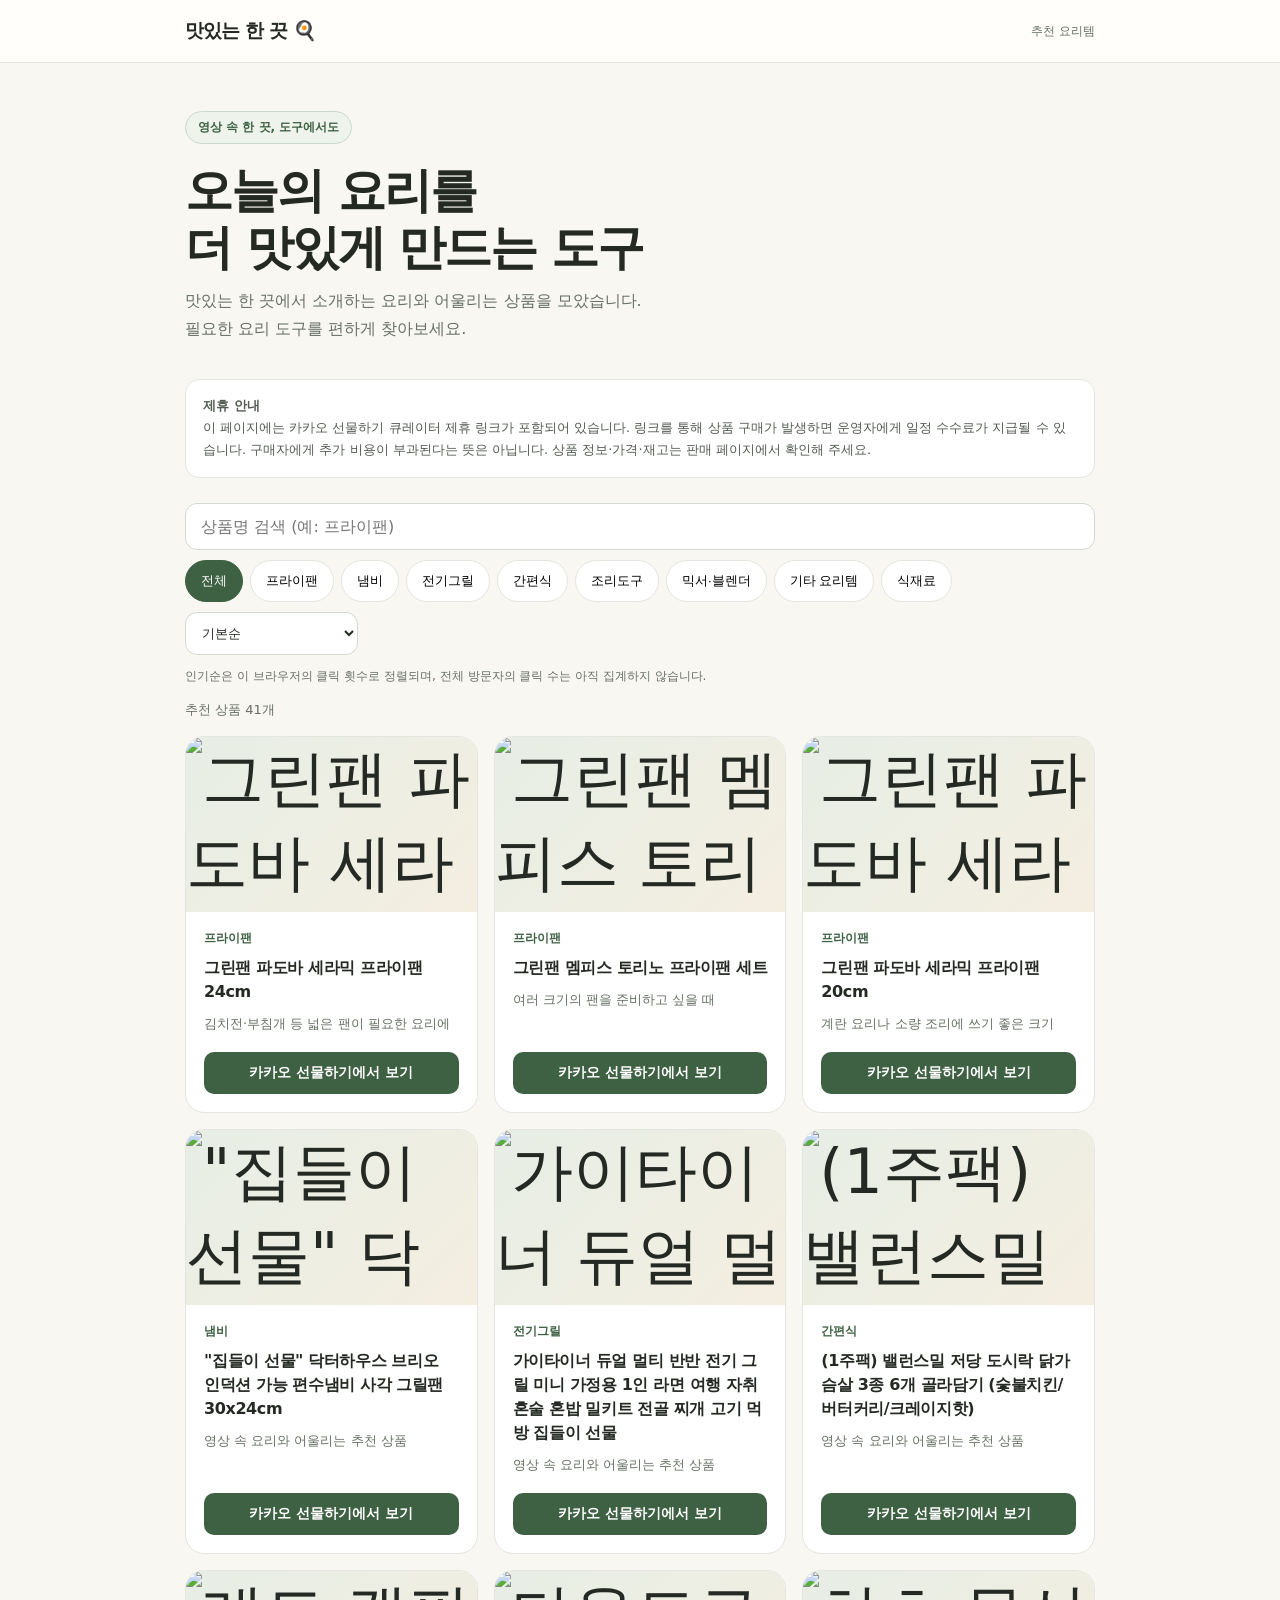
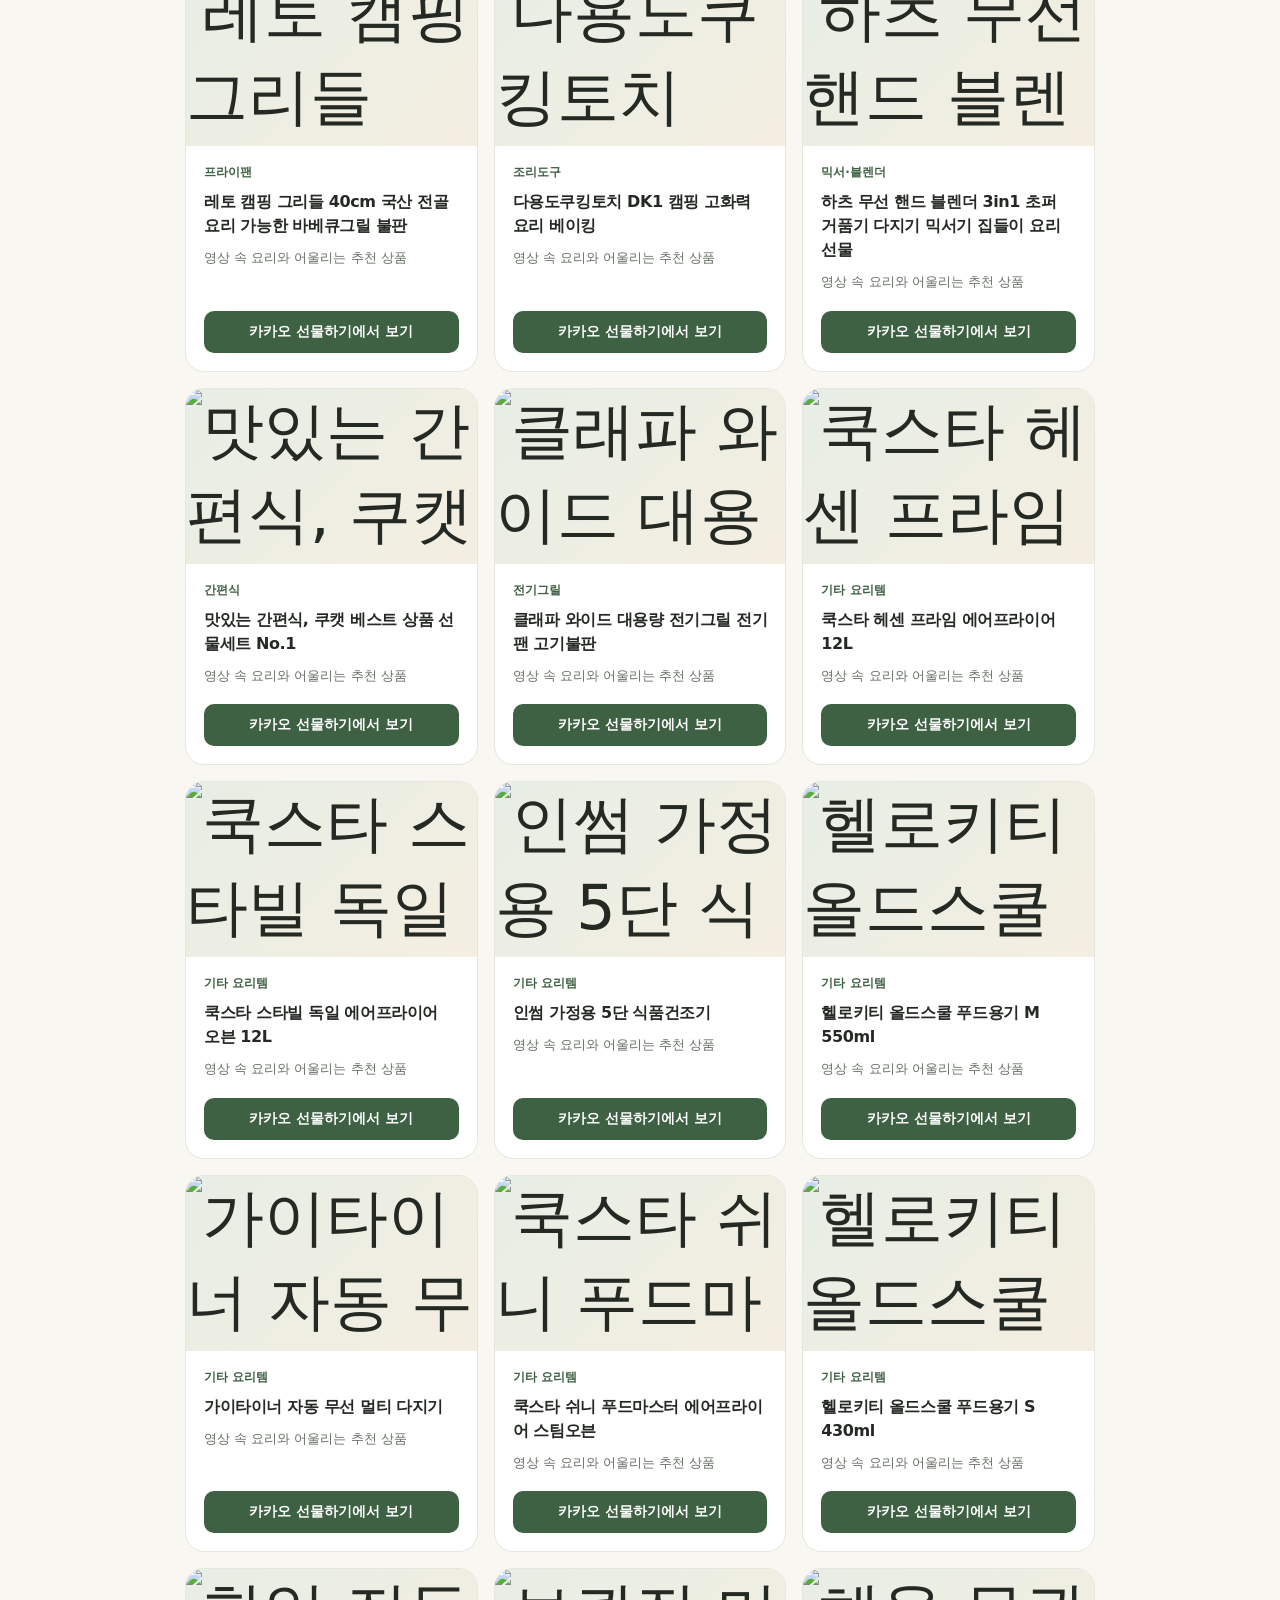
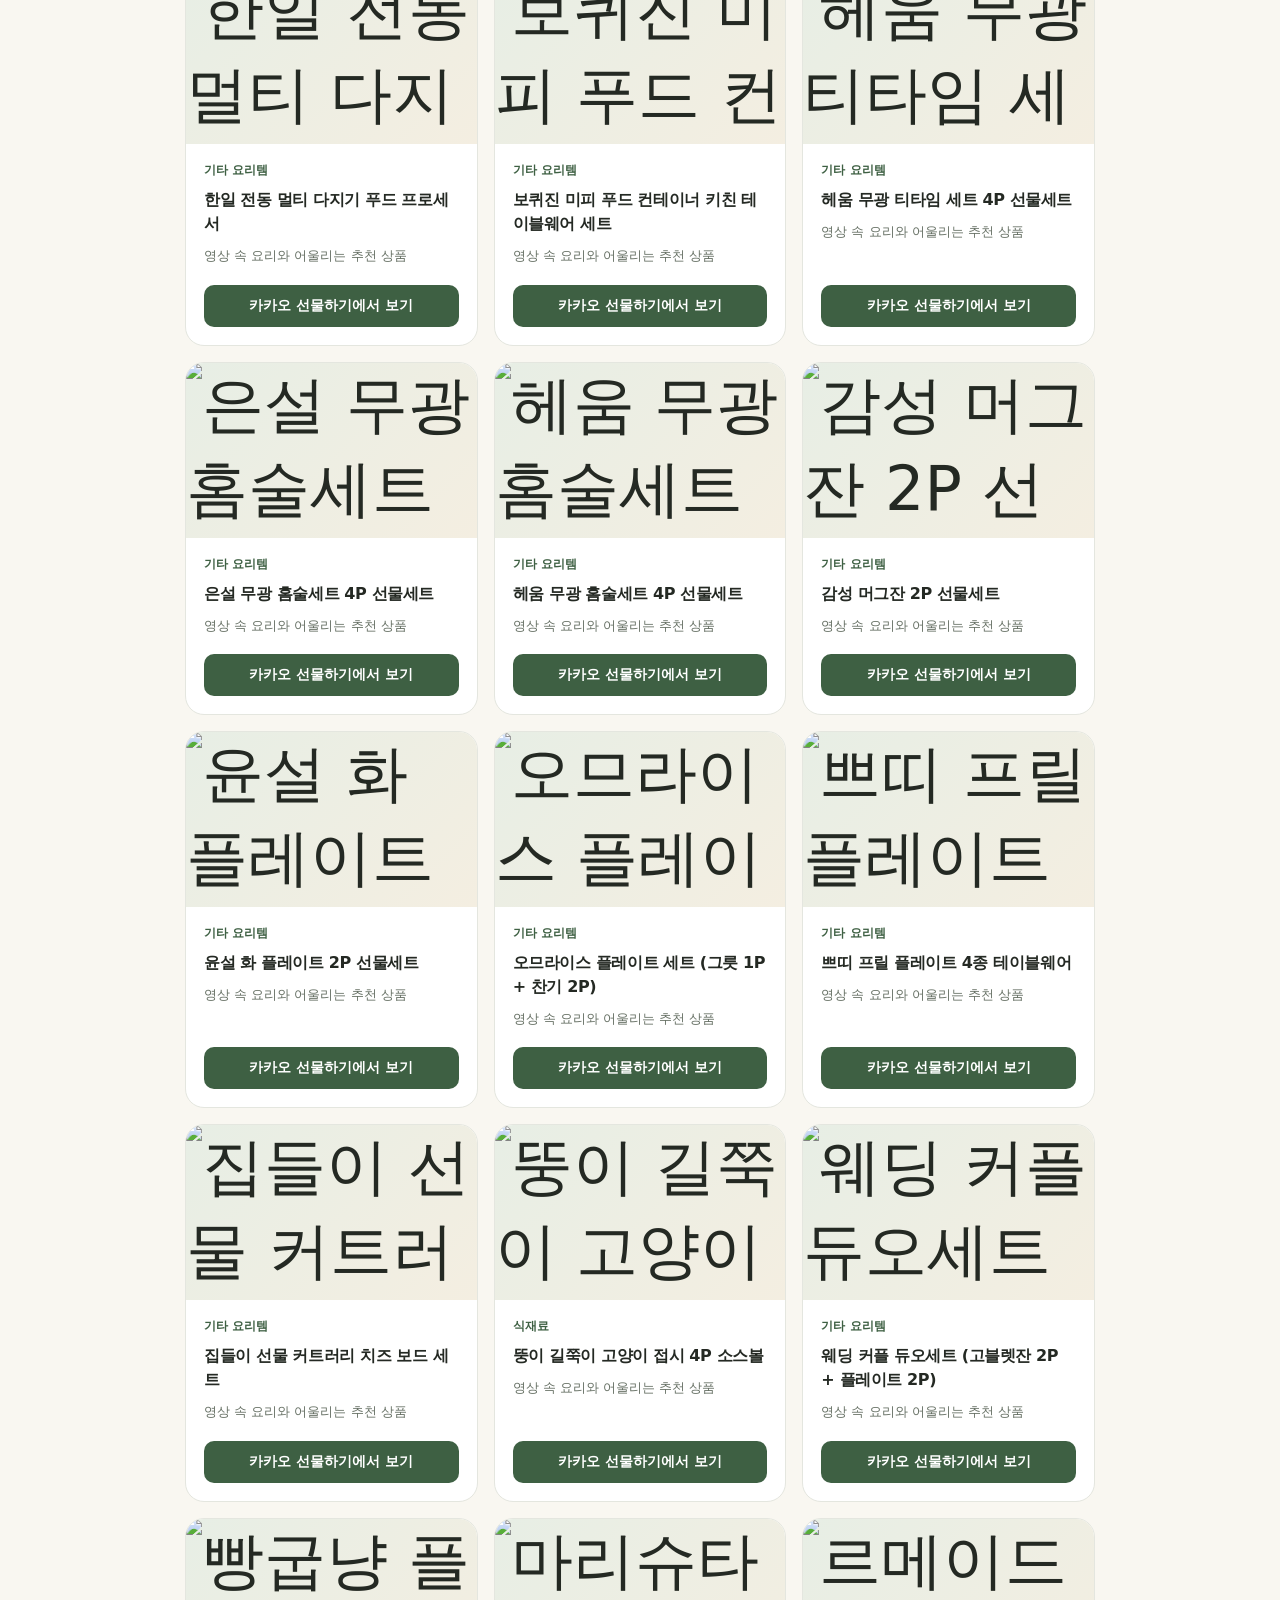
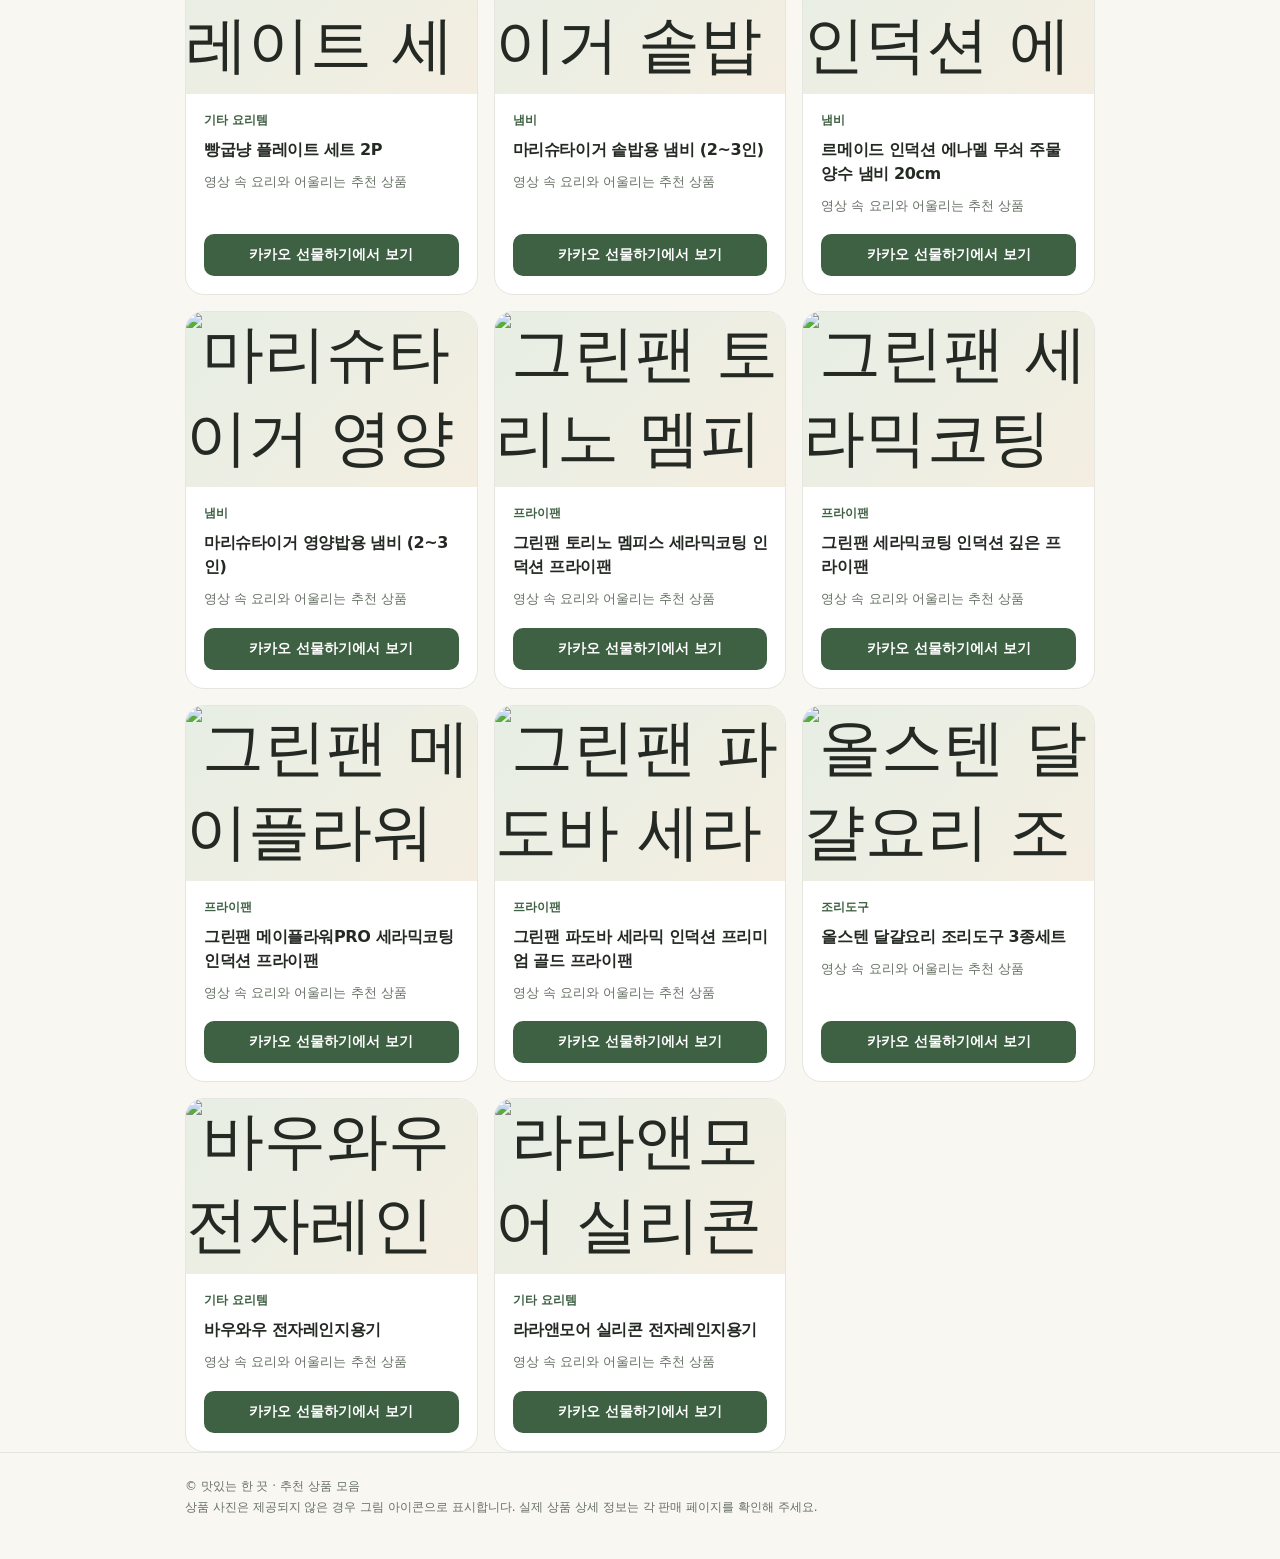
==== index.html @ 41588782 "Add files via upload" ====
<!doctype html>
<html lang="ko"><head><meta charset="utf-8"><meta name="viewport" content="width=device-width,initial-scale=1"><meta name="theme-color" content="#f9f7f1"><meta name="description" content="맛있는 한 끗 요리 영상과 함께 보는 추천 요리 도구 모음"><title>맛있는 한 끗 | 추천 요리템</title>
<style>
:root{--ink:#242923;--sub:#667064;--accent:#3e6043;--cream:#f9f7f1;--line:#e4e6df}*{box-sizing:border-box}body{margin:0;color:var(--ink);background:var(--cream);font-family:system-ui,-apple-system,'Apple SD Gothic Neo','Malgun Gothic',sans-serif} .wrap{max-width:950px;margin:auto;padding:0 20px}header{border-bottom:1px solid var(--line);background:#fffefa}.top{height:62px;display:flex;align-items:center;justify-content:space-between}.logo{font-weight:900;font-size:19px;letter-spacing:-.8px}.micro{font-size:12px;color:var(--sub)}main{padding-bottom:70px}.hero{padding:48px 0 32px}.pill{display:inline-block;border:1px solid #ccd8cb;border-radius:25px;padding:7px 12px;background:#eef4ec;font-size:12px;color:var(--accent);font-weight:700}h1{font-size:clamp(30px,5.5vw,48px);line-height:1.18;letter-spacing:-2px;margin:18px 0 12px}.hero p{color:var(--sub);line-height:1.75;margin:0}.notice{margin:4px 0 25px;padding:15px 17px;background:#fff;border:1px solid var(--line);border-radius:14px;font-size:13px;line-height:1.7;color:#535b52}.toolbar{display:flex;gap:10px;align-items:center;flex-wrap:wrap;margin-bottom:22px}input{flex:1;min-width:200px;padding:13px 15px;border-radius:12px;border:1px solid #d3d9d1;background:white;font:inherit;outline:none}input:focus{border-color:var(--accent)}.filters{display:flex;gap:7px;flex-wrap:wrap}.filter{cursor:pointer;border:1px solid var(--line);background:white;padding:11px 15px;border-radius:30px;font-size:13px}.filter.active{background:var(--accent);color:white;border-color:var(--accent)}.sort{border:1px solid #d3d9d1;background:white;border-radius:12px;padding:12px;font:inherit;font-size:13px;color:var(--ink);max-width:230px}.rank{display:inline-block;color:#fff;background:var(--accent);font-size:12px;font-weight:800;padding:4px 9px;border-radius:9px;margin-bottom:8px}.sortnote{font-size:12px;color:var(--sub);margin:-9px 0 16px}.count{margin:0 0 17px;color:var(--sub);font-size:13px}.grid{display:grid;grid-template-columns:repeat(3,minmax(0,1fr));gap:16px}.item{background:#fff;border:1px solid var(--line);border-radius:19px;overflow:hidden;display:flex;flex-direction:column}.art{height:175px;background:linear-gradient(135deg,#e7eee5,#f4eee1);display:flex;justify-content:center;align-items:center;font-size:62px}.art img{width:100%;height:100%;object-fit:cover}.body{padding:18px;display:flex;flex-direction:column;flex:1}.cat{color:var(--accent);font-size:12px;font-weight:800}.name{font-size:16px;line-height:1.5;letter-spacing:-.4px;margin:9px 0}.desc{color:var(--sub);font-size:13px;line-height:1.65;margin:0 0 18px;flex:1}.buy{display:block;text-align:center;text-decoration:none;color:white;background:var(--accent);border-radius:10px;padding:12px 9px;font-size:14px;font-weight:800}.buy:hover{background:#284b30}.empty{grid-column:1/-1;background:white;padding:38px;text-align:center;border-radius:16px;color:var(--sub)}footer{border-top:1px solid var(--line);padding:23px 0 40px;color:var(--sub);font-size:12px;line-height:1.8}@media(max-width:700px){.hero{padding:37px 0 24px}.grid{grid-template-columns:repeat(2,minmax(0,1fr));gap:11px}.art{height:140px}.body{padding:13px}.name{font-size:14px}.desc{font-size:12px}.buy{font-size:12px}.top{height:58px}}@media(max-width:370px){.grid{grid-template-columns:1fr}.art{height:180px}}
</style></head><body><header><div class="wrap top"><div class="logo">맛있는 한 끗 <span aria-hidden="true">🍳</span></div><div class="micro">추천 요리템</div></div></header><main class="wrap"><section class="hero"><span class="pill">영상 속 한 끗, 도구에서도</span><h1>오늘의 요리를<br>더 맛있게 만드는 도구</h1><p>맛있는 한 끗에서 소개하는 요리와 어울리는 상품을 모았습니다.<br>필요한 요리 도구를 편하게 찾아보세요.</p></section><aside class="notice"><strong>제휴 안내</strong><br>이 페이지에는 카카오 선물하기 큐레이터 제휴 링크가 포함되어 있습니다. 링크를 통해 상품 구매가 발생하면 운영자에게 일정 수수료가 지급될 수 있습니다. 구매자에게 추가 비용이 부과된다는 뜻은 아닙니다. 상품 정보·가격·재고는 판매 페이지에서 확인해 주세요.</aside><section aria-label="상품 목록"><div class="toolbar"><input id="q" type="search" placeholder="상품명 검색 (예: 프라이팬)" aria-label="상품 검색"><nav class="filters" id="filters" aria-label="상품 분류"></nav><select class="sort" id="sort" aria-label="상품 정렬"><option value="original">기본순</option><option value="popular">인기순 (내 클릭 기준)</option><option value="recent">최근 등록순</option></select></div><p class="sortnote" id="sortnote">인기순은 이 브라우저에서 누른 횟수를 기준으로 합니다. 전체 방문자 순위는 아닙니다.</p><p class="count" id="count"></p><div class="grid" id="grid" aria-live="polite"></div></section></main><footer><div class="wrap">© 맛있는 한 끗 · 추천 상품 모음<br>상품 사진은 제공되지 않은 경우 그림 아이콘으로 표시합니다. 실제 상품 상세 정보는 각 판매 페이지를 확인해 주세요.</div></footer>
<script>
let products=[],active='전체';
const grid=document.getElementById('grid'),q=document.getElementById('q'),filters=document.getElementById('filters'),count=document.getElementById('count'),sort=document.getElementById('sort'),sortnote=document.getElementById('sortnote');
const STORAGE_KEY='one-tasty-touch-product-clicks-v1';
let clicks={};
try{const stored=JSON.parse(localStorage.getItem(STORAGE_KEY)||'{}');if(stored&&typeof stored==='object'&&!Array.isArray(stored))clicks=stored}catch(e){}
const getClicks=p=>Math.max(0,Number(clicks[p.link])||0);
function saveClick(p){if(!p.link)return;clicks[p.link]=getClicks(p)+1;try{localStorage.setItem(STORAGE_KEY,JSON.stringify(clicks))}catch(e){};if(sort.value==='popular')render()}
const escapeHTML=s=>String(s??'').replace(/[&<>"']/g,c=>({'&':'&amp;','<':'&lt;','>':'&gt;','"':'&quot;',"'":'&#39;'}[c]));
function render(){
 const cats=['전체',...new Set(products.map(p=>p.category||'기타'))];filters.innerHTML='';
 cats.forEach(c=>{let b=document.createElement('button');b.className='filter'+(active===c?' active':'');b.textContent=c;b.type='button';b.onclick=()=>{active=c;render()};filters.appendChild(b)});
 const search=q.value.trim().toLowerCase();
 let rows=products.map((p,i)=>({...p,_originalIndex:i})).filter(p=>(active==='전체'||(p.category||'기타')===active)&&((String(p.name||'')+' '+String(p.description||'')).toLowerCase().includes(search))&&/^https:\/\/gift-link\.kakao\.com\//.test(p.link||''));
 if(sort.value==='popular')rows.sort((a,b)=>getClicks(b)-getClicks(a)||a._originalIndex-b._originalIndex);
 if(sort.value==='recent')rows.sort((a,b)=>b._originalIndex-a._originalIndex);
 sortnote.textContent=sort.value==='popular'?'이 브라우저에서 클릭한 횟수 순서입니다. 전체 방문자 기준 인기순위는 별도 집계 기능이 필요합니다.':sort.value==='recent'?'products.json에 상품이 등록된 순서를 기준으로 최근 추가된 상품을 먼저 표시합니다.':'인기순은 이 브라우저의 클릭 횟수로 정렬되며, 전체 방문자의 클릭 수는 아직 집계하지 않습니다.';
 count.textContent=`추천 상품 ${rows.length}개`;grid.innerHTML='';
 if(!rows.length){grid.innerHTML='<p class="empty">해당하는 상품이 아직 없습니다.</p>';return}
 rows.forEach((p,i)=>{
  let a=document.createElement('article');a.className='item';
  let art=document.createElement('div');art.className='art';
  if(p.image&&/^https:\/\//.test(p.image)){let im=document.createElement('img');im.src=p.image;im.alt=p.name||'상품 이미지';im.loading='lazy';art.appendChild(im)}else{art.textContent=p.emoji||'🍽️';art.setAttribute('aria-label','상품 이미지 미등록')}a.appendChild(art);
  let b=document.createElement('div');b.className='body';
  if(sort.value==='popular'&&getClicks(p)>0&&i<10){let rank=document.createElement('div');rank.className='rank';rank.textContent=`내 클릭 ${i+1}위 · ${getClicks(p)}회`;b.appendChild(rank)}
  b.insertAdjacentHTML('beforeend',`<div class="cat">${escapeHTML(p.category||'요리 도구')}</div><h2 class="name">${escapeHTML(p.name)}</h2><p class="desc">${escapeHTML(p.description||'')}</p>`);
  let link=document.createElement('a');link.className='buy';link.href=p.link;link.target='_blank';link.rel='noopener noreferrer sponsored';link.textContent='카카오 선물하기에서 보기';link.addEventListener('click',()=>saveClick(p));
  b.appendChild(link);a.appendChild(b);grid.appendChild(a)
 });
}
fetch('./products.json',{cache:'no-store'}).then(r=>{if(!r.ok)throw Error('fetch');return r.json()}).then(d=>{products=Array.isArray(d)?d:[];render()}).catch(()=>{grid.innerHTML='<p class="empty">상품 정보를 읽지 못했습니다. 웹 서버에서 열어주세요.</p>';count.textContent=''});
q.addEventListener('input',render);sort.addEventListener('change',render);
</script></body></html>
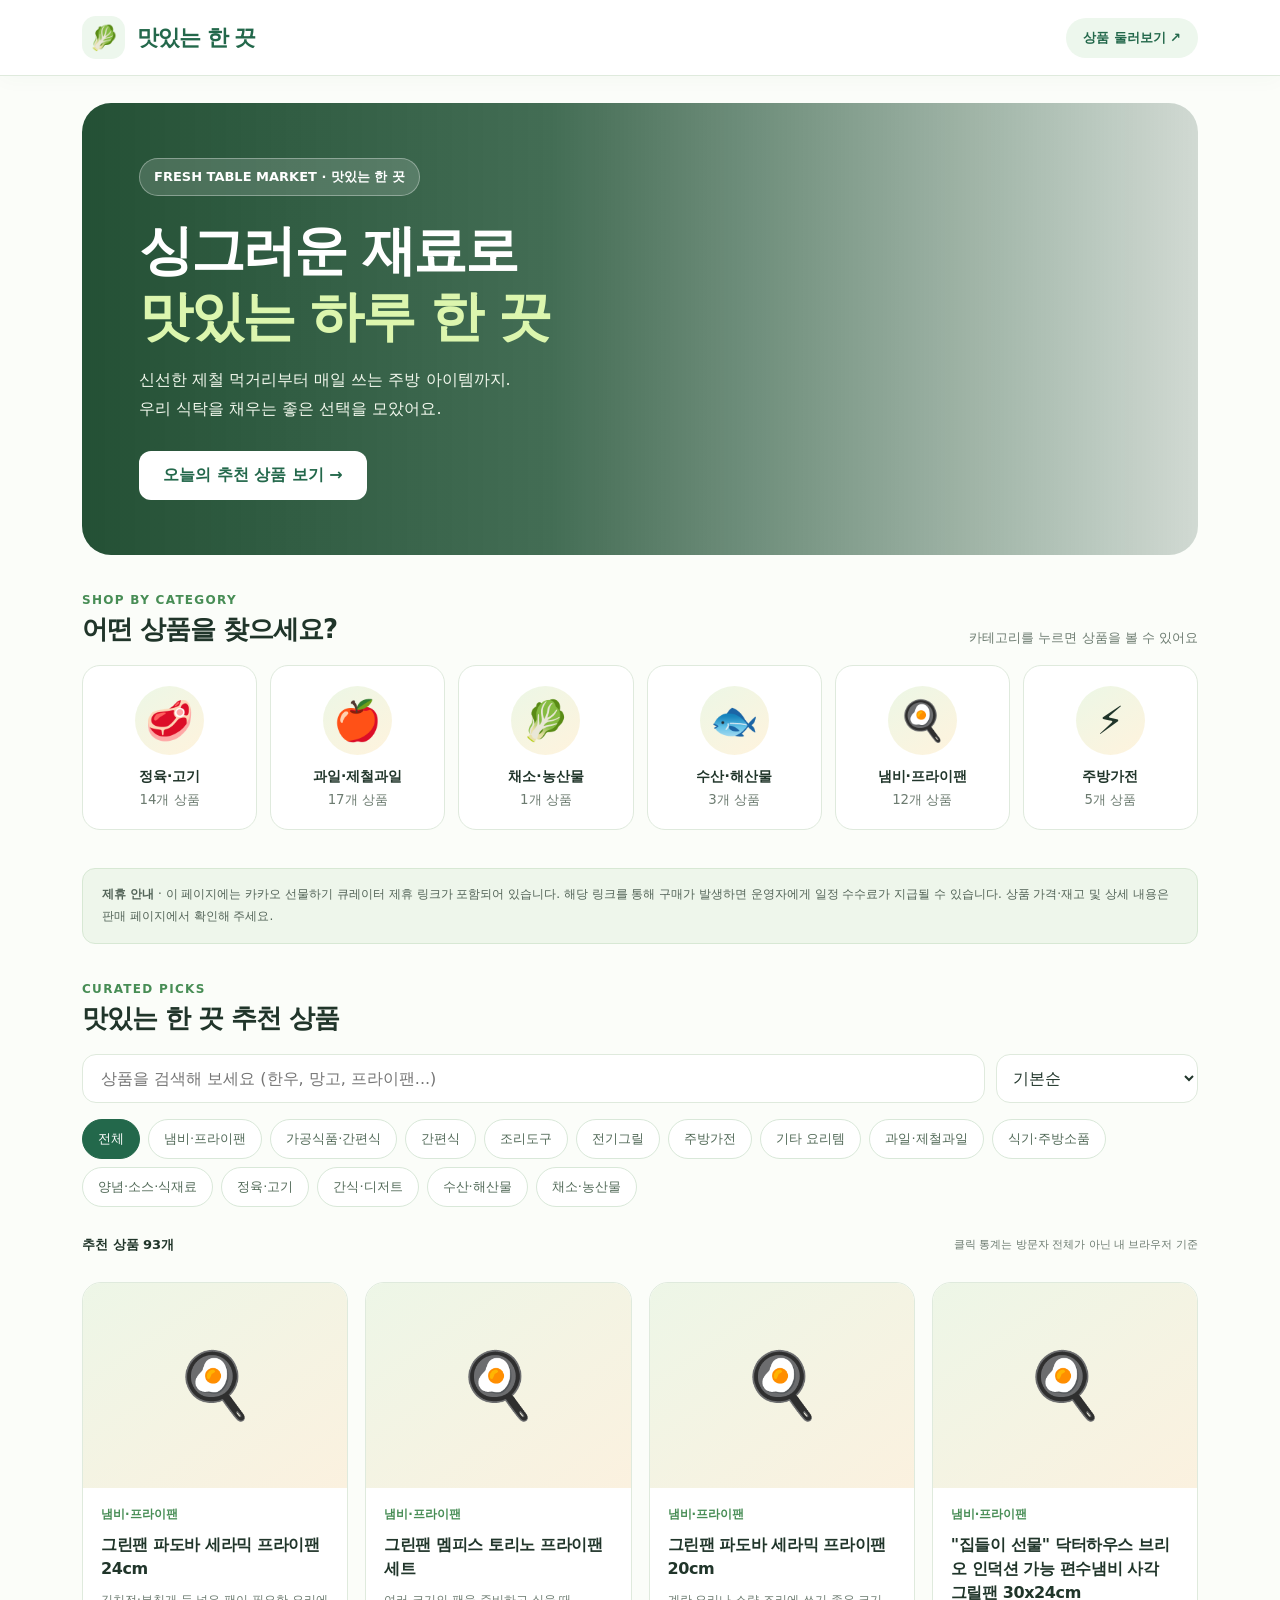
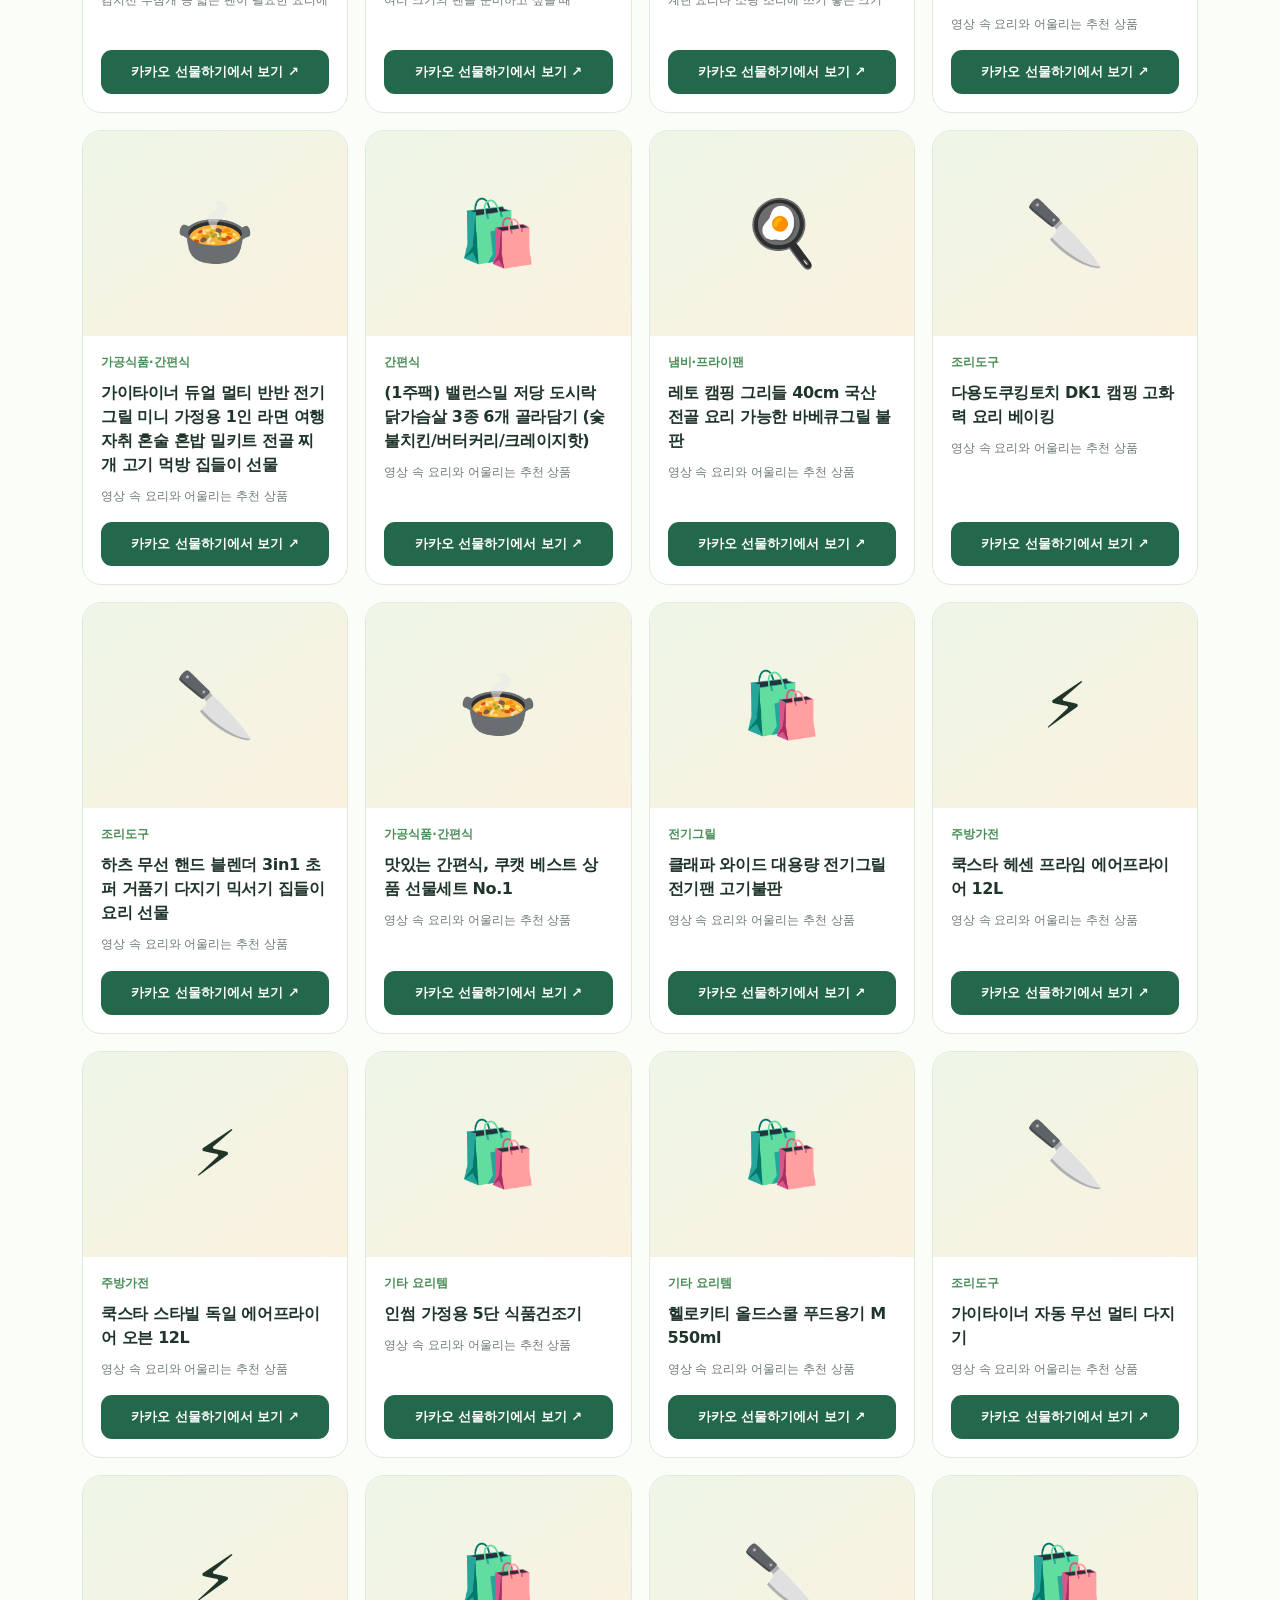
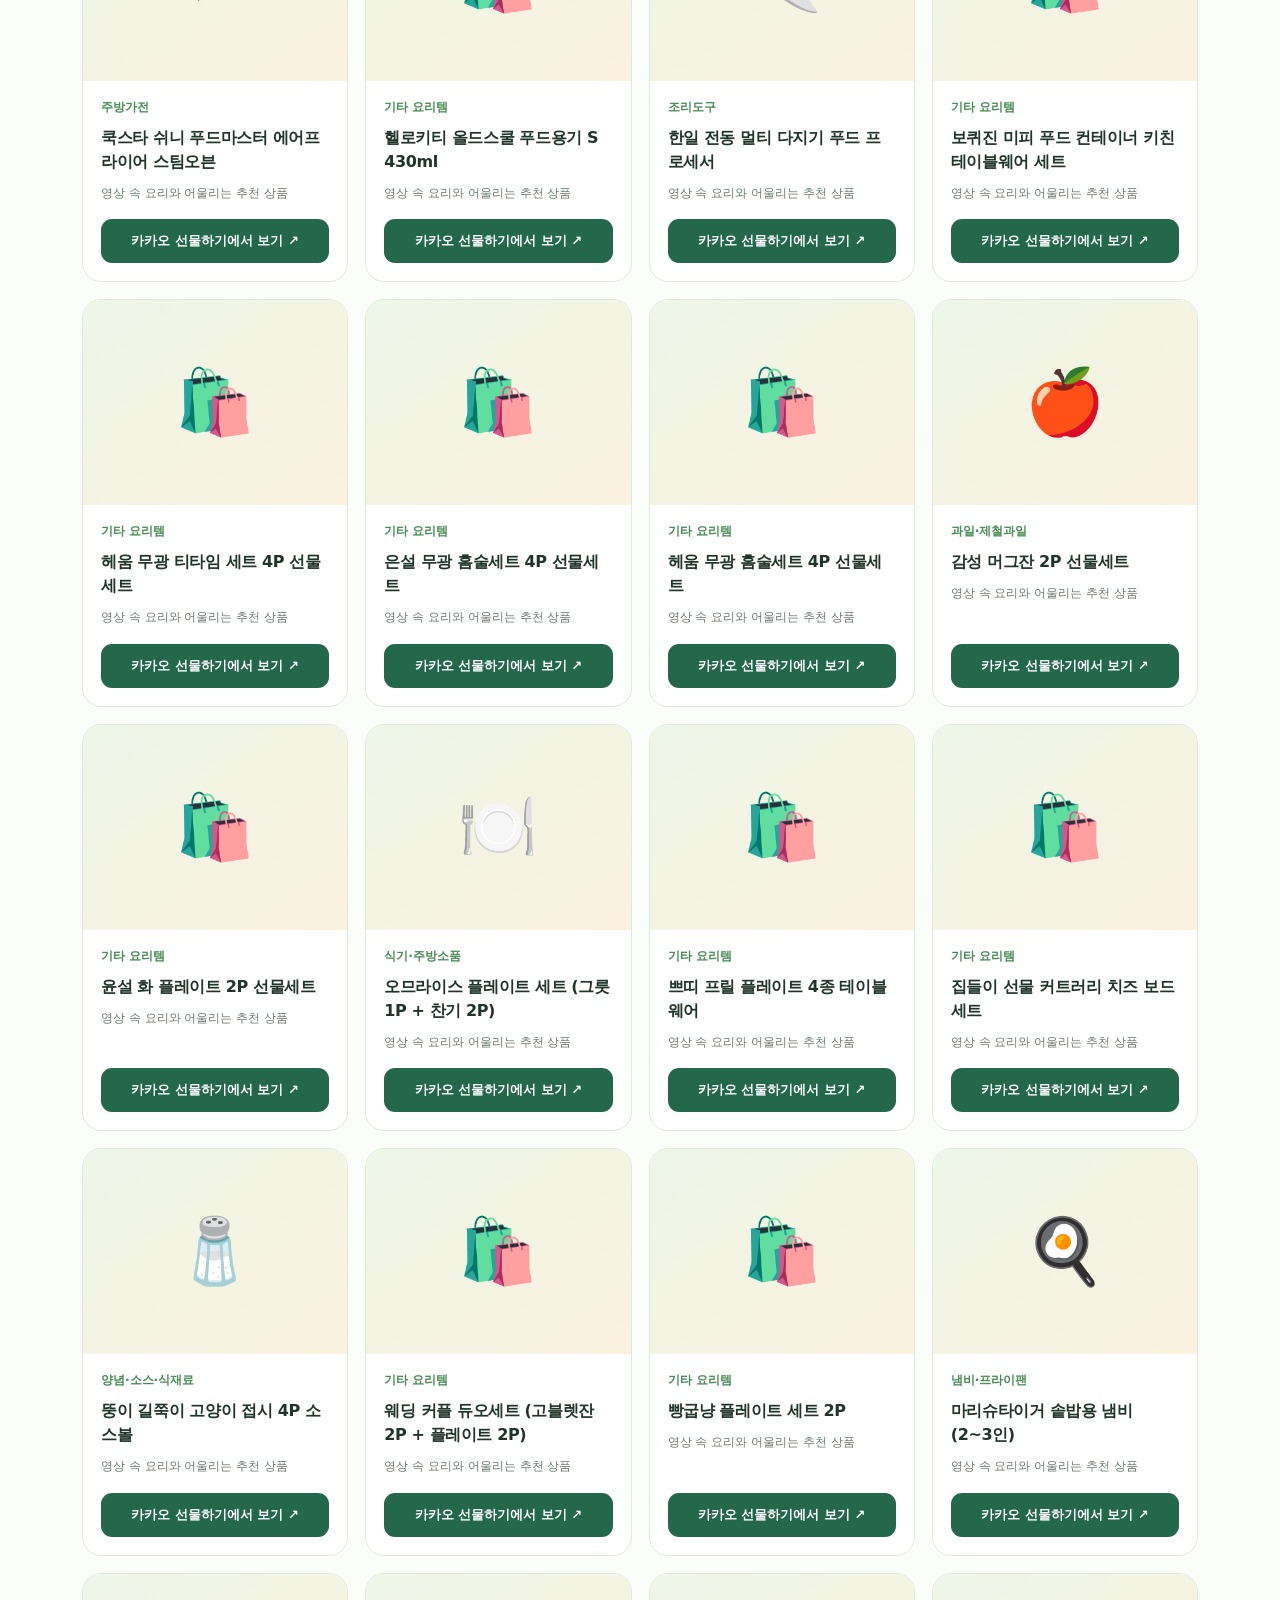
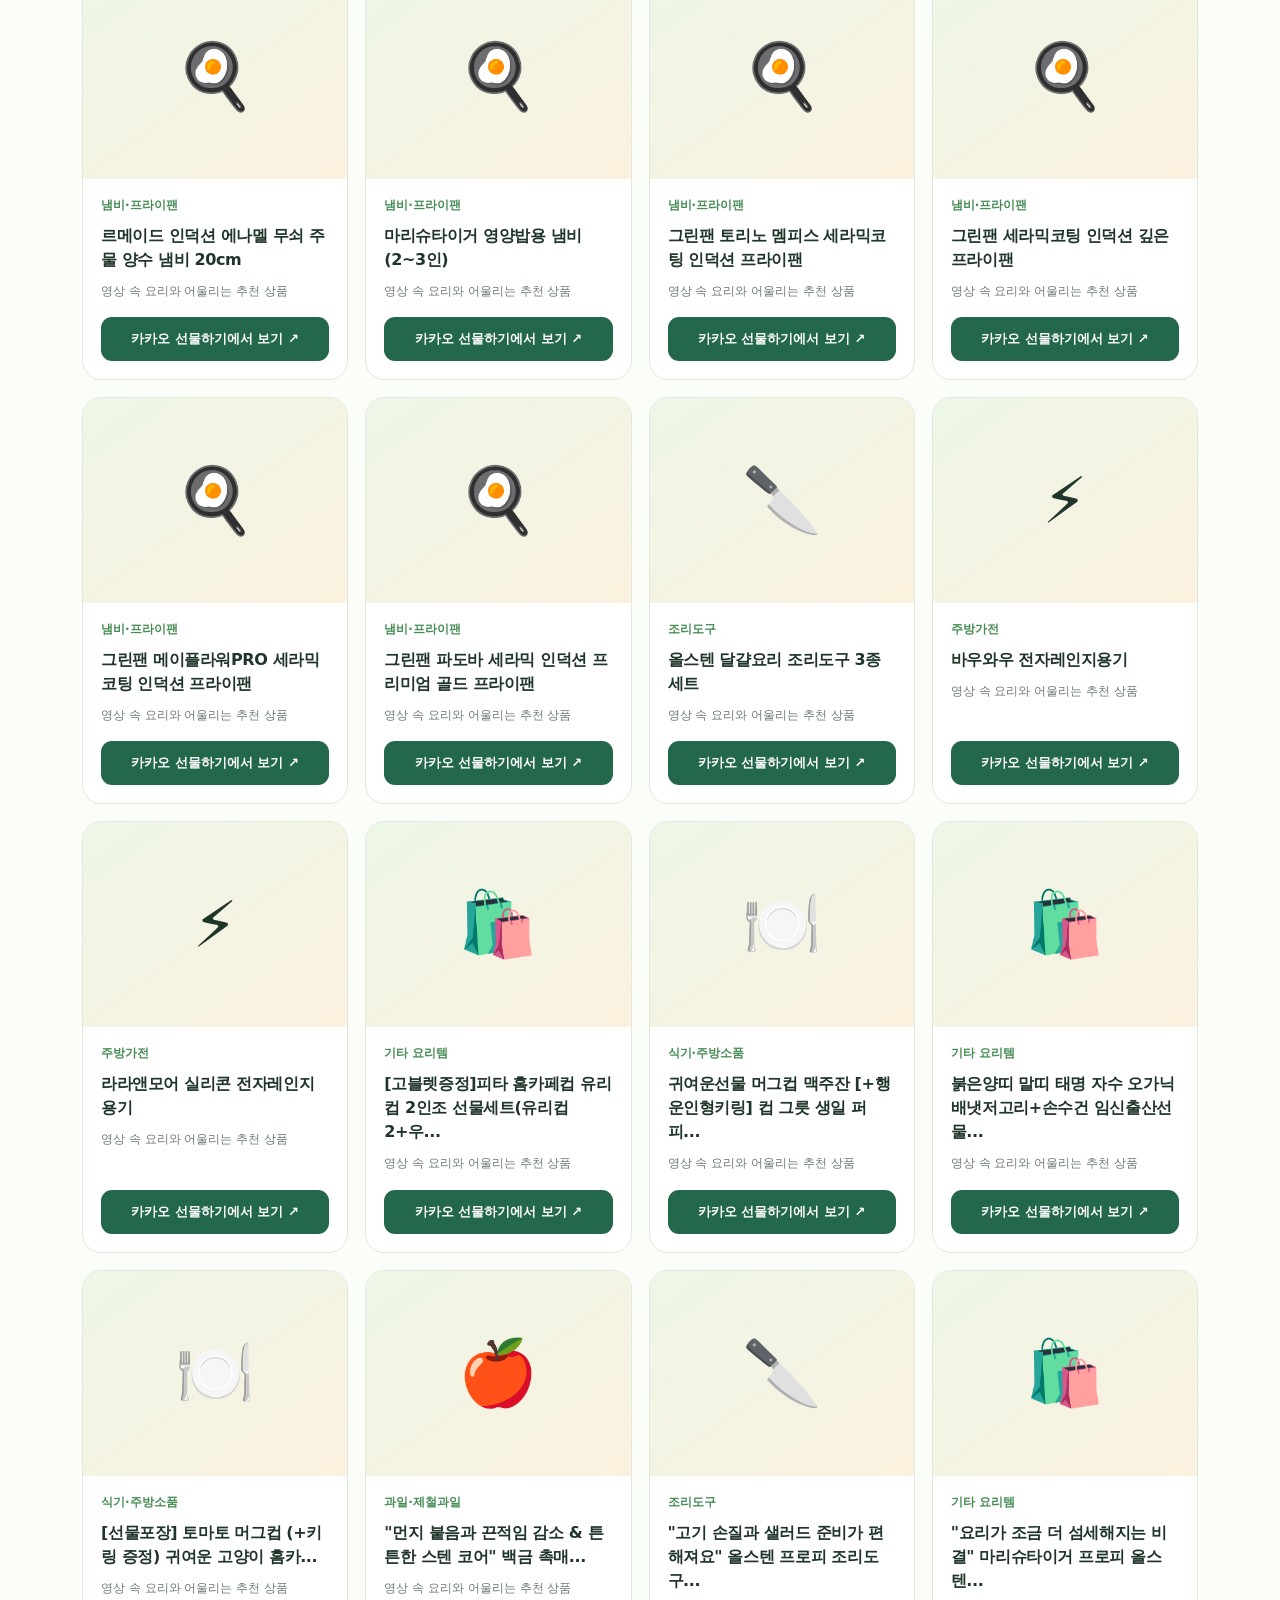
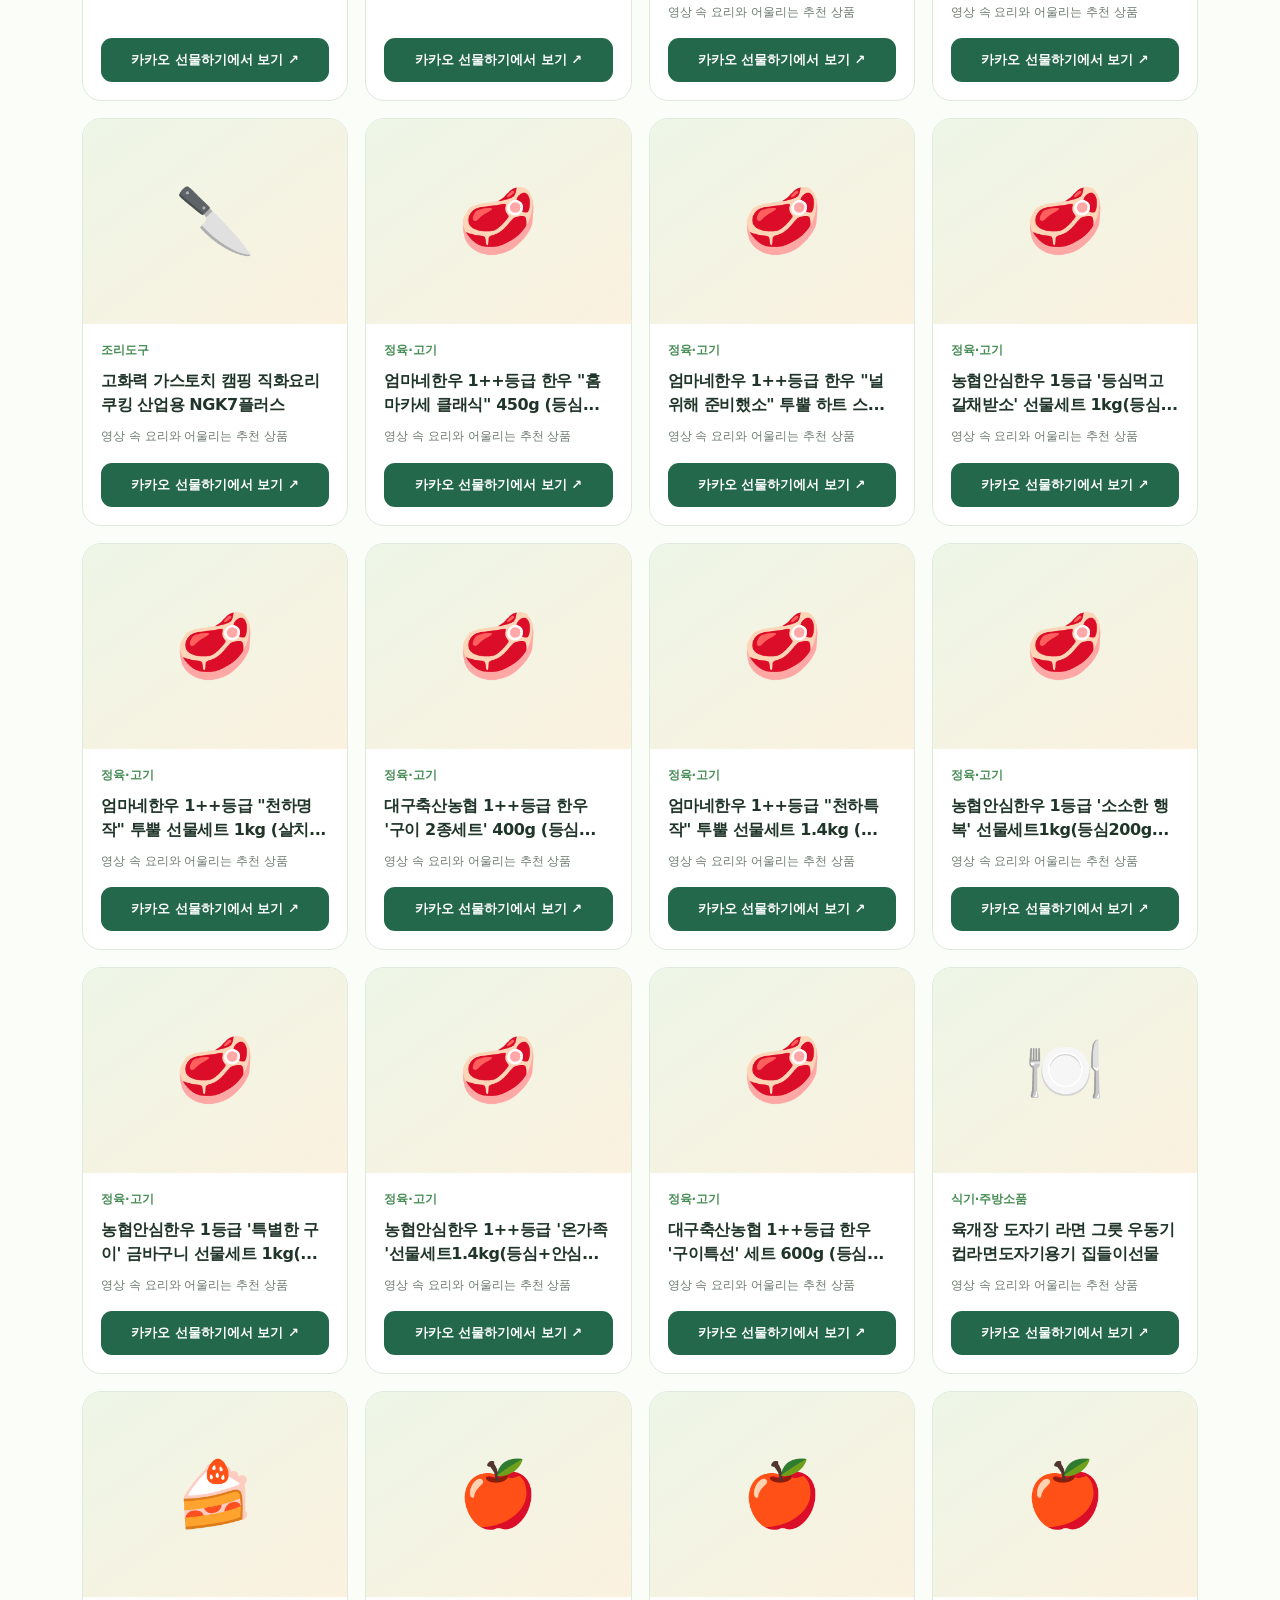
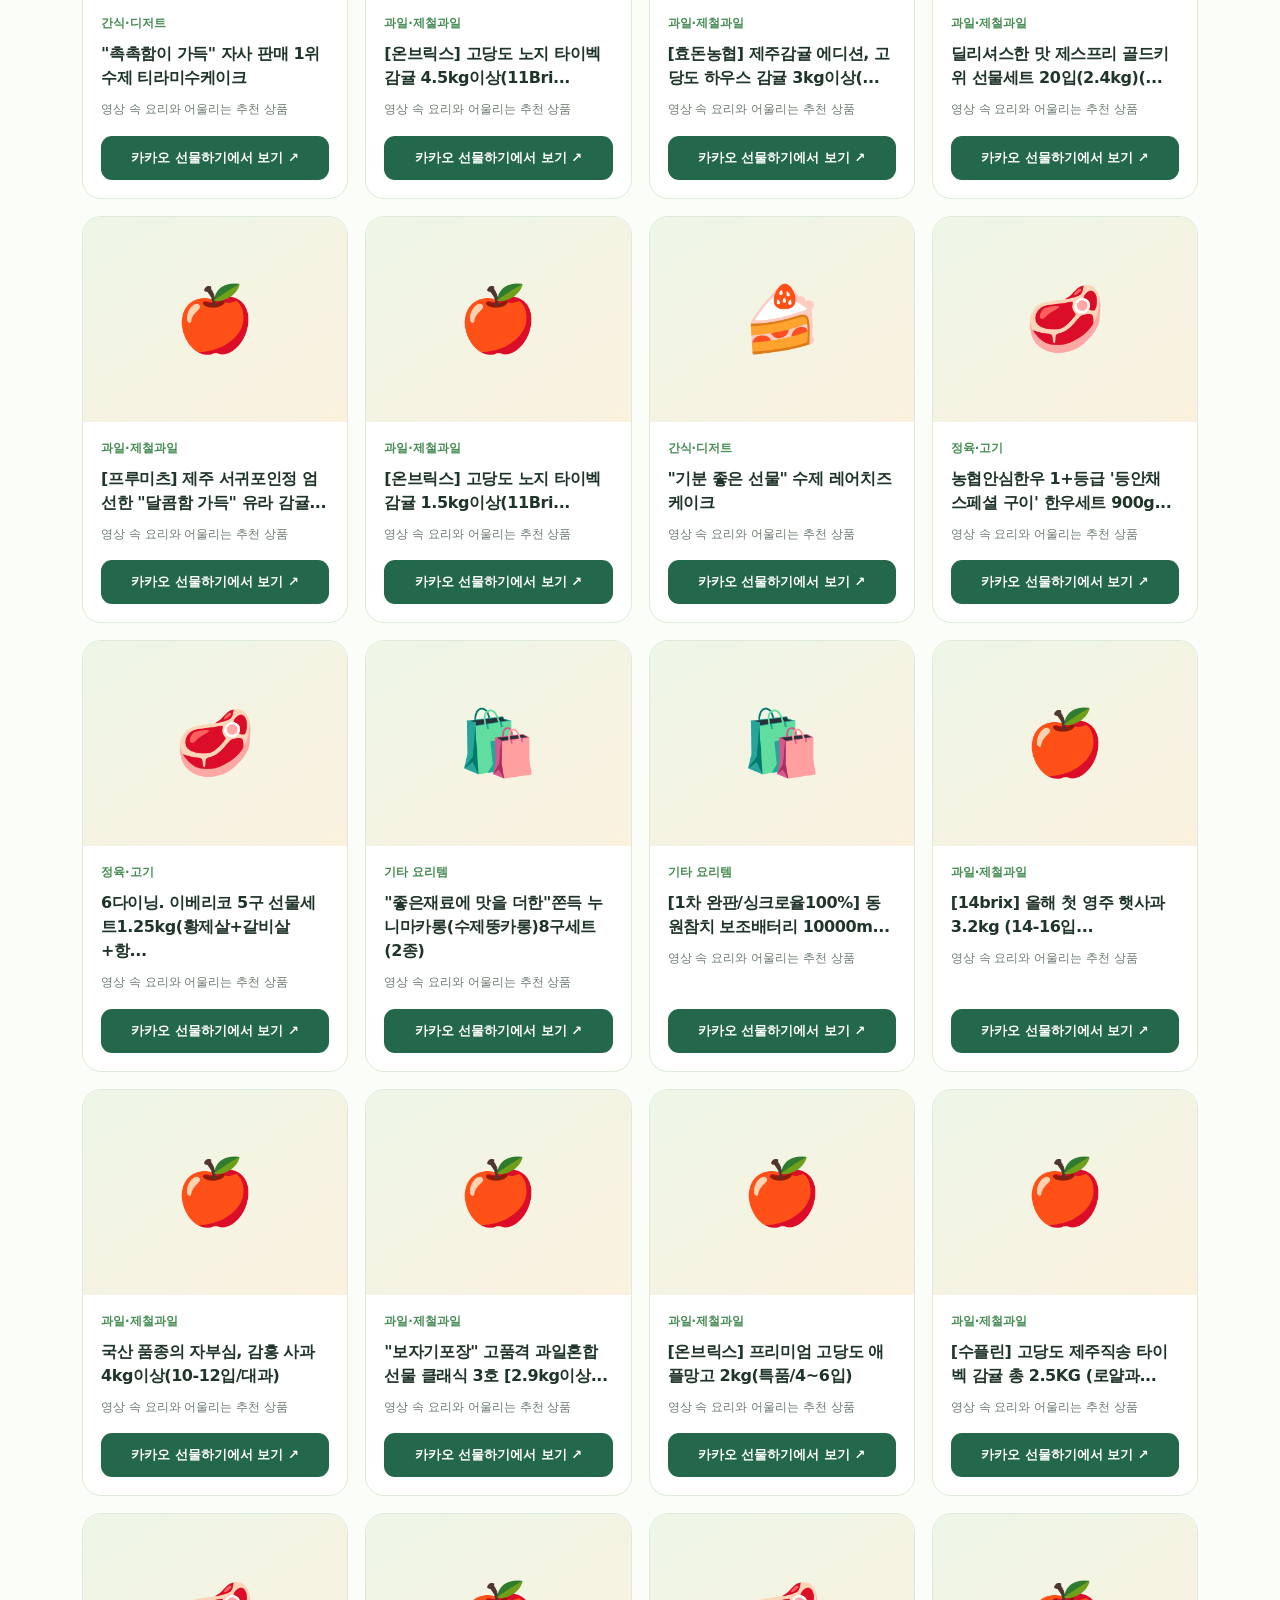
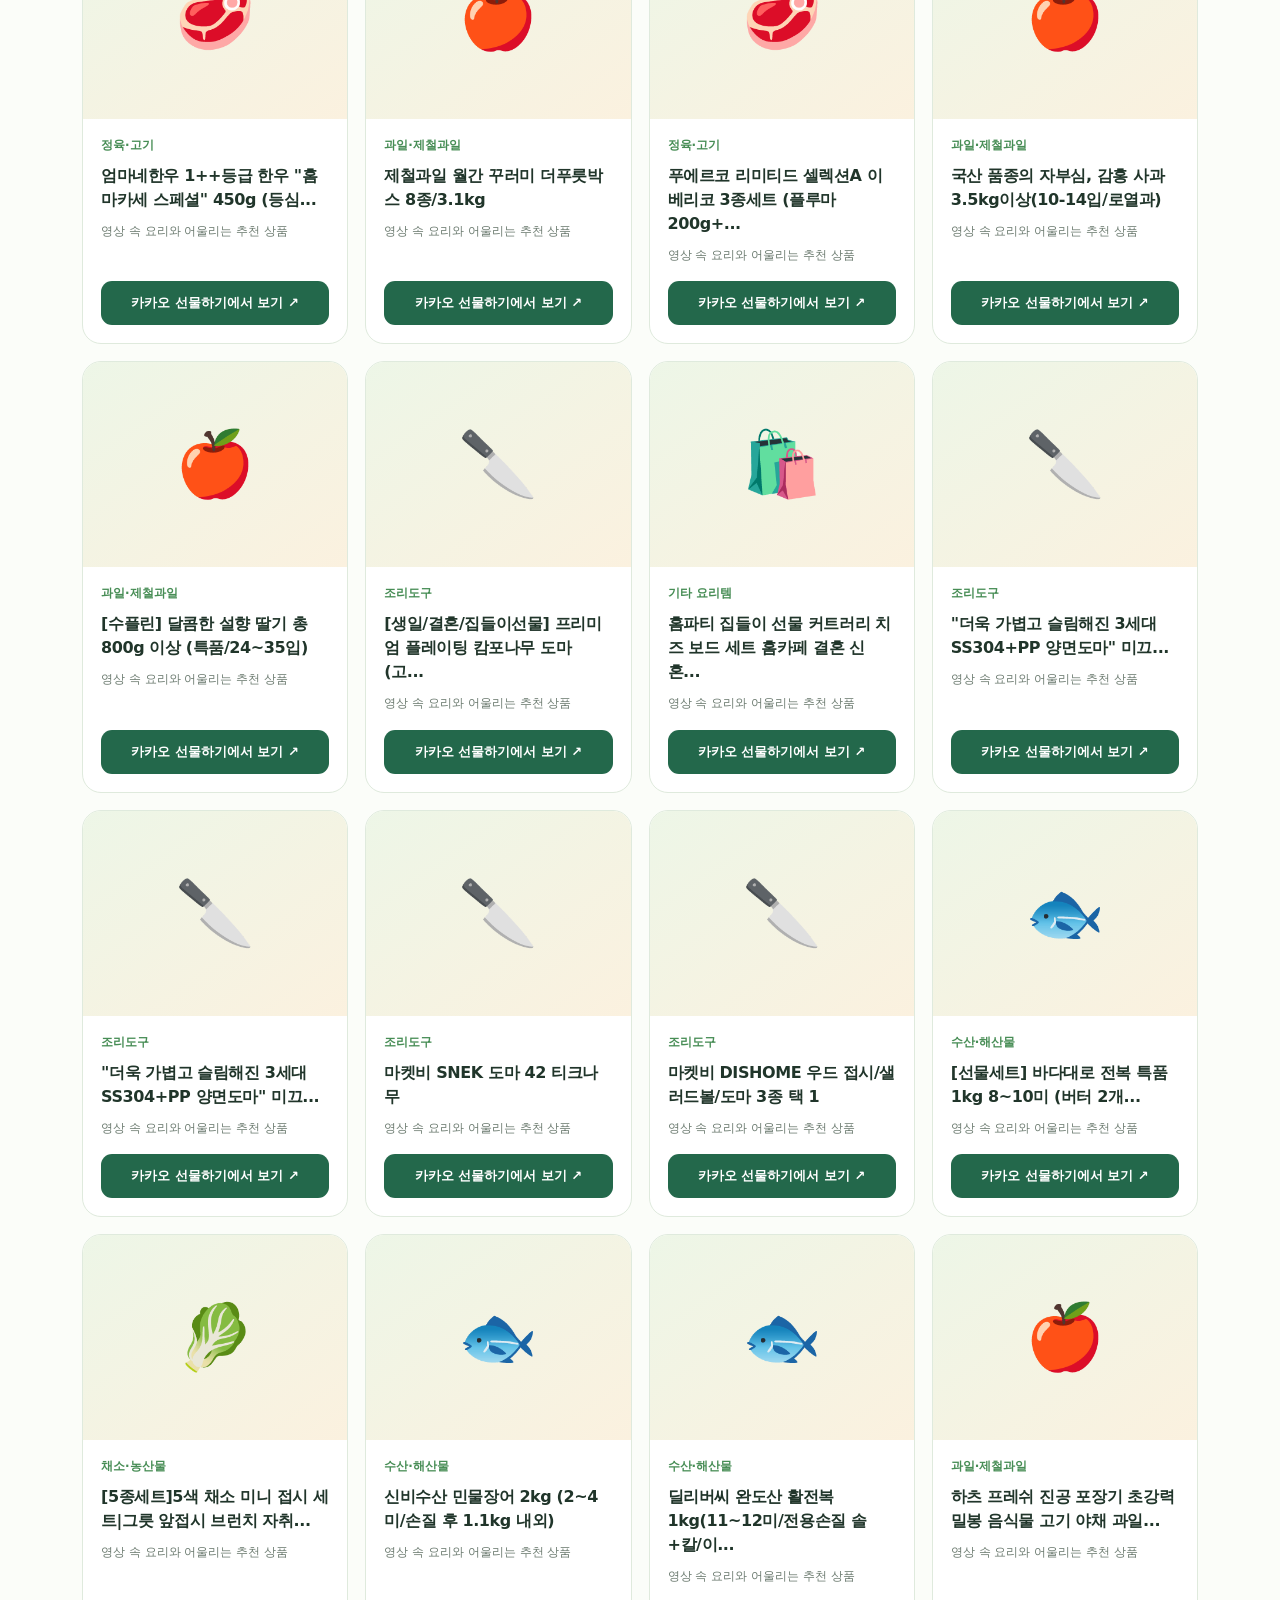
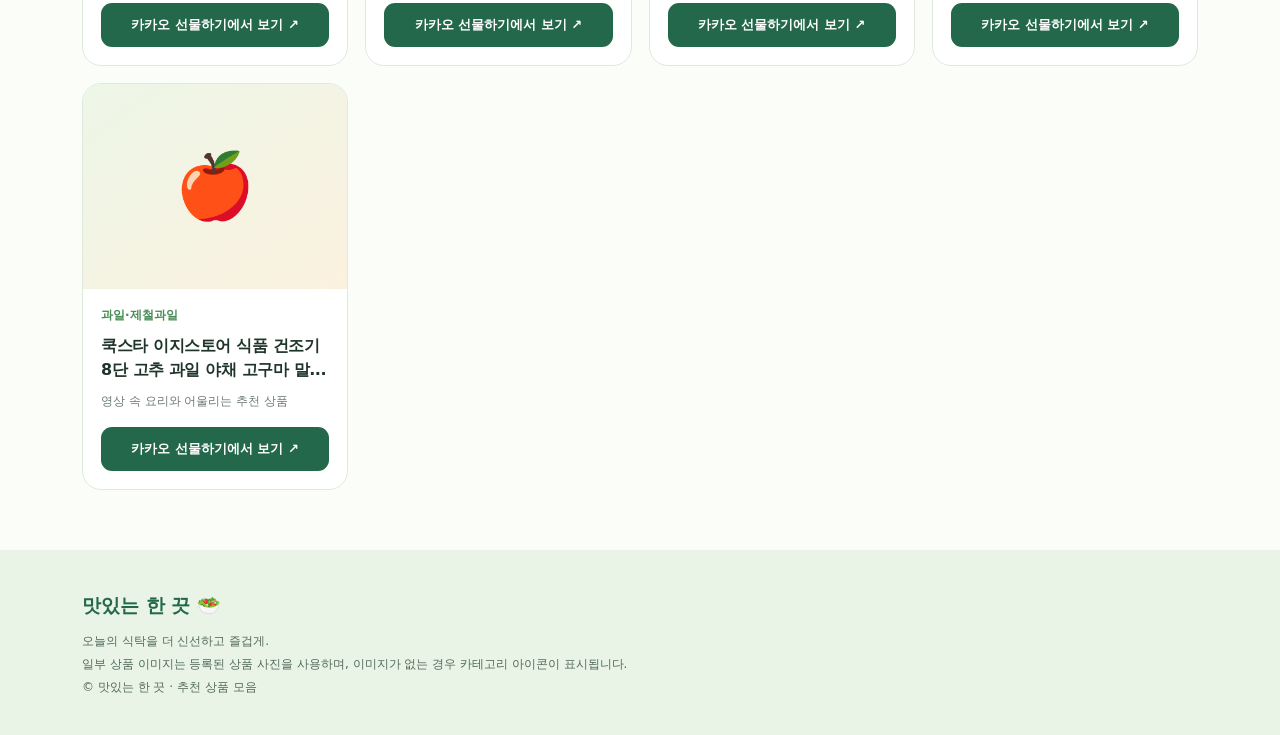
==== commit d71d5eed: "Add files via upload" ====
--- a/index.html
+++ b/index.html
@@ -1,38 +1,30 @@
-<!doctype html>
-<html lang="ko"><head><meta charset="utf-8"><meta name="viewport" content="width=device-width,initial-scale=1"><meta name="theme-color" content="#f9f7f1"><meta name="description" content="맛있는 한 끗 요리 영상과 함께 보는 추천 요리 도구 모음"><title>맛있는 한 끗 | 추천 요리템</title>
+<!doctype html><html lang="ko"><head><meta charset="utf-8"><meta name="viewport" content="width=device-width, initial-scale=1"><meta name="theme-color" content="#f1f8ed"><meta name="description" content="맛있는 한 끗이 고른 신선한 식재료와 주방 아이템"><title>맛있는 한 끗 | 싱그러운 식탁 마켓</title>
 <style>
-:root{--ink:#242923;--sub:#667064;--accent:#3e6043;--cream:#f9f7f1;--line:#e4e6df}*{box-sizing:border-box}body{margin:0;color:var(--ink);background:var(--cream);font-family:system-ui,-apple-system,'Apple SD Gothic Neo','Malgun Gothic',sans-serif} .wrap{max-width:950px;margin:auto;padding:0 20px}header{border-bottom:1px solid var(--line);background:#fffefa}.top{height:62px;display:flex;align-items:center;justify-content:space-between}.logo{font-weight:900;font-size:19px;letter-spacing:-.8px}.micro{font-size:12px;color:var(--sub)}main{padding-bottom:70px}.hero{padding:48px 0 32px}.pill{display:inline-block;border:1px solid #ccd8cb;border-radius:25px;padding:7px 12px;background:#eef4ec;font-size:12px;color:var(--accent);font-weight:700}h1{font-size:clamp(30px,5.5vw,48px);line-height:1.18;letter-spacing:-2px;margin:18px 0 12px}.hero p{color:var(--sub);line-height:1.75;margin:0}.notice{margin:4px 0 25px;padding:15px 17px;background:#fff;border:1px solid var(--line);border-radius:14px;font-size:13px;line-height:1.7;color:#535b52}.toolbar{display:flex;gap:10px;align-items:center;flex-wrap:wrap;margin-bottom:22px}input{flex:1;min-width:200px;padding:13px 15px;border-radius:12px;border:1px solid #d3d9d1;background:white;font:inherit;outline:none}input:focus{border-color:var(--accent)}.filters{display:flex;gap:7px;flex-wrap:wrap}.filter{cursor:pointer;border:1px solid var(--line);background:white;padding:11px 15px;border-radius:30px;font-size:13px}.filter.active{background:var(--accent);color:white;border-color:var(--accent)}.sort{border:1px solid #d3d9d1;background:white;border-radius:12px;padding:12px;font:inherit;font-size:13px;color:var(--ink);max-width:230px}.rank{display:inline-block;color:#fff;background:var(--accent);font-size:12px;font-weight:800;padding:4px 9px;border-radius:9px;margin-bottom:8px}.sortnote{font-size:12px;color:var(--sub);margin:-9px 0 16px}.count{margin:0 0 17px;color:var(--sub);font-size:13px}.grid{display:grid;grid-template-columns:repeat(3,minmax(0,1fr));gap:16px}.item{background:#fff;border:1px solid var(--line);border-radius:19px;overflow:hidden;display:flex;flex-direction:column}.art{height:175px;background:linear-gradient(135deg,#e7eee5,#f4eee1);display:flex;justify-content:center;align-items:center;font-size:62px}.art img{width:100%;height:100%;object-fit:cover}.body{padding:18px;display:flex;flex-direction:column;flex:1}.cat{color:var(--accent);font-size:12px;font-weight:800}.name{font-size:16px;line-height:1.5;letter-spacing:-.4px;margin:9px 0}.desc{color:var(--sub);font-size:13px;line-height:1.65;margin:0 0 18px;flex:1}.buy{display:block;text-align:center;text-decoration:none;color:white;background:var(--accent);border-radius:10px;padding:12px 9px;font-size:14px;font-weight:800}.buy:hover{background:#284b30}.empty{grid-column:1/-1;background:white;padding:38px;text-align:center;border-radius:16px;color:var(--sub)}footer{border-top:1px solid var(--line);padding:23px 0 40px;color:var(--sub);font-size:12px;line-height:1.8}@media(max-width:700px){.hero{padding:37px 0 24px}.grid{grid-template-columns:repeat(2,minmax(0,1fr));gap:11px}.art{height:140px}.body{padding:13px}.name{font-size:14px}.desc{font-size:12px}.buy{font-size:12px}.top{height:58px}}@media(max-width:370px){.grid{grid-template-columns:1fr}.art{height:180px}}
-</style></head><body><header><div class="wrap top"><div class="logo">맛있는 한 끗 <span aria-hidden="true">🍳</span></div><div class="micro">추천 요리템</div></div></header><main class="wrap"><section class="hero"><span class="pill">영상 속 한 끗, 도구에서도</span><h1>오늘의 요리를<br>더 맛있게 만드는 도구</h1><p>맛있는 한 끗에서 소개하는 요리와 어울리는 상품을 모았습니다.<br>필요한 요리 도구를 편하게 찾아보세요.</p></section><aside class="notice"><strong>제휴 안내</strong><br>이 페이지에는 카카오 선물하기 큐레이터 제휴 링크가 포함되어 있습니다. 링크를 통해 상품 구매가 발생하면 운영자에게 일정 수수료가 지급될 수 있습니다. 구매자에게 추가 비용이 부과된다는 뜻은 아닙니다. 상품 정보·가격·재고는 판매 페이지에서 확인해 주세요.</aside><section aria-label="상품 목록"><div class="toolbar"><input id="q" type="search" placeholder="상품명 검색 (예: 프라이팬)" aria-label="상품 검색"><nav class="filters" id="filters" aria-label="상품 분류"></nav><select class="sort" id="sort" aria-label="상품 정렬"><option value="original">기본순</option><option value="popular">인기순 (내 클릭 기준)</option><option value="recent">최근 등록순</option></select></div><p class="sortnote" id="sortnote">인기순은 이 브라우저에서 누른 횟수를 기준으로 합니다. 전체 방문자 순위는 아닙니다.</p><p class="count" id="count"></p><div class="grid" id="grid" aria-live="polite"></div></section></main><footer><div class="wrap">© 맛있는 한 끗 · 추천 상품 모음<br>상품 사진은 제공되지 않은 경우 그림 아이콘으로 표시합니다. 실제 상품 상세 정보는 각 판매 페이지를 확인해 주세요.</div></footer>
+:root{--forest:#23684b;--leaf:#478d55;--mint:#edf7ed;--ink:#20352a;--sub:#6c7b70;--line:#dfeadd;--cream:#fbfdf9}*{box-sizing:border-box}html{scroll-behavior:smooth}body{margin:0;font-family:system-ui,-apple-system,'Apple SD Gothic Neo','Malgun Gothic',sans-serif;color:var(--ink);background:var(--cream)}button,input,select{font:inherit}.wrap{max-width:1160px;margin:0 auto;padding:0 22px}a{text-decoration:none}header{background:#fff;border-bottom:1px solid var(--line);position:sticky;top:0;z-index:10;box-shadow:0 3px 20px #1d563808}.top{height:75px;display:flex;justify-content:space-between;align-items:center;gap:12px}.brand{display:flex;align-items:center;gap:12px;color:var(--forest)}.brand-icon{width:43px;height:43px;background:var(--mint);border-radius:14px;display:grid;place-items:center;font-size:24px}.logo{font-size:22px;font-weight:900;letter-spacing:-1px}.micro{color:var(--sub);font-size:12px}.toplink{background:var(--mint);padding:11px 17px;border-radius:100px;color:var(--forest);font-weight:800;font-size:13px}.hero{margin:27px 0 25px;min-height:360px;overflow:hidden;border-radius:29px;background:linear-gradient(90deg,rgba(14,63,34,.91) 0%,rgba(18,70,40,.79) 42%,rgba(17,59,38,.18) 100%),url('https://images.unsplash.com/photo-1543362906-acfc16c67564?auto=format&fit=crop&w=1600&q=85') center/cover;display:flex;align-items:center;padding:55px 57px;color:#fff}.hero-content{max-width:570px}.hero-kicker{display:inline-block;padding:9px 14px;border-radius:100px;background:#ffffff28;border:1px solid #ffffff55;font-size:13px;font-weight:800}.hero h1{font-size:clamp(32px,4.7vw,54px);letter-spacing:-2.4px;line-height:1.22;margin:22px 0 15px}.hero h1 em{font-style:normal;color:#dcf6ae}.hero p{font-size:16px;line-height:1.8;color:#f2f8ed;margin-bottom:28px}.hero-btn{display:inline-block;background:#fff;color:var(--forest);font-weight:900;padding:14px 24px;border-radius:12px}.section{margin:38px 0}.section-head{display:flex;justify-content:space-between;align-items:end;gap:14px;margin-bottom:18px}.eyebrow{color:var(--leaf);font-size:12px;font-weight:900;letter-spacing:1.3px}.section h2{font-size:26px;letter-spacing:-1px;margin:5px 0 0}.section-sub{color:var(--sub);font-size:13px}.categories{display:grid;grid-template-columns:repeat(6,minmax(0,1fr));gap:13px}.category-tile{border:1px solid var(--line);background:#fff;border-radius:18px;text-align:center;padding:20px 8px;cursor:pointer;transition:.18s;color:var(--ink)}.category-tile:hover,.category-tile:focus-visible{border-color:#88b990;transform:translateY(-3px);box-shadow:0 9px 20px #22684312}.category-tile .pic{width:69px;height:69px;margin:auto auto 13px;display:grid;place-items:center;background:linear-gradient(145deg,#ecf7e6,#fff3dd);font-size:39px;border-radius:50%}.category-tile strong{display:block;font-size:14px}.category-tile small{display:block;color:var(--sub);margin-top:5px}.notice{margin:28px 0;padding:15px 19px;background:#eef6eb;border:1px solid #d7e8d4;border-radius:13px;color:#536458;font-size:12px;line-height:1.8}.toolbar{display:flex;flex-wrap:wrap;gap:11px;margin-bottom:16px}.toolbar input{flex:1;min-width:190px;background:#fff;border:1px solid var(--line);padding:14px 18px;border-radius:14px;outline:none}.toolbar input:focus{border-color:var(--forest)}.sort{border:1px solid var(--line);border-radius:14px;background:#fff;color:var(--ink);padding:12px}.filters{display:flex;flex-wrap:wrap;gap:8px;margin-bottom:16px}.filter{border:1px solid #d9e8d9;background:#fff;color:#526a58;border-radius:100px;padding:10px 15px;font-size:13px;cursor:pointer}.filter.active{background:var(--forest);border-color:var(--forest);color:#fff}.listmeta{display:flex;justify-content:space-between;gap:12px;align-items:center;margin:15px 0}.count{font-size:13px;font-weight:800}.sortnote{font-size:11px;color:var(--sub);text-align:right}.grid{display:grid;grid-template-columns:repeat(4,minmax(0,1fr));gap:17px}.item{background:#fff;border:1px solid var(--line);border-radius:19px;overflow:hidden;display:flex;flex-direction:column;transition:.2s}.item:hover{transform:translateY(-3px);box-shadow:0 12px 28px #24593813}.art{height:205px;background:linear-gradient(145deg,#edf6e7,#fbf1df);display:grid;place-items:center;font-size:64px;overflow:hidden}.art img{width:100%;height:100%;object-fit:cover}.body{padding:18px;display:flex;flex-direction:column;flex:1}.cat{color:var(--leaf);font-size:12px;font-weight:900}.name{font-size:16px;line-height:1.5;letter-spacing:-.4px;margin:10px 0 9px}.desc{font-size:12px;color:var(--sub);line-height:1.7;flex:1;margin:0 0 16px}.buy{display:block;background:var(--forest);text-align:center;color:white;padding:13px;border-radius:11px;font-size:13px;font-weight:900}.buy:hover{background:#184d37}.rank{display:inline-block;align-self:start;background:#ecf5e8;border-radius:8px;padding:5px 8px;color:var(--forest);font-size:11px;font-weight:800;margin-bottom:7px}.empty{grid-column:1/-1;padding:48px;text-align:center;border:1px dashed var(--line);background:#fff;border-radius:17px;color:var(--sub)}footer{margin-top:60px;background:#e9f4e7;padding:37px 0;color:#536959;font-size:12px;line-height:1.9}.footer-title{font-weight:900;color:var(--forest);font-size:19px;margin-bottom:7px}@media(max-width:900px){.grid{grid-template-columns:repeat(3,minmax(0,1fr))}.categories{grid-template-columns:repeat(3,minmax(0,1fr))}}@media(max-width:620px){.wrap{padding:0 15px}.top{height:64px}.logo{font-size:19px}.micro{display:none}.hero{min-height:320px;padding:37px 24px;border-radius:20px;background-position:58% center}.hero h1{letter-spacing:-1.3px}.hero p{font-size:14px}.hero-btn{font-size:13px}.section h2{font-size:22px}.categories{grid-template-columns:repeat(3,minmax(0,1fr));gap:9px}.category-tile{padding:14px 4px}.category-tile .pic{width:57px;height:57px;font-size:32px}.category-tile strong{font-size:12px}.category-tile small{font-size:11px}.grid{grid-template-columns:repeat(2,minmax(0,1fr));gap:11px}.art{height:145px}.body{padding:12px}.name{font-size:14px}.buy{font-size:12px;padding:11px 5px}.sortnote{max-width:55%}}@media(max-width:365px){.category-tile strong{font-size:11px}.grid{grid-template-columns:1fr}.art{height:210px}}
+</style></head><body>
+<header><div class="wrap top"><a class="brand" href="#top"><span class="brand-icon">🥬</span><span class="logo">맛있는 한 끗</span></a><a class="toplink" href="#shop">상품 둘러보기 ↗</a></div></header>
+<main class="wrap" id="top"><section class="hero"><div class="hero-content"><span class="hero-kicker">FRESH TABLE MARKET · 맛있는 한 끗</span><h1>싱그러운 재료로<br><em>맛있는 하루 한 끗</em></h1><p>신선한 제철 먹거리부터 매일 쓰는 주방 아이템까지.<br>우리 식탁을 채우는 좋은 선택을 모았어요.</p><a class="hero-btn" href="#shop">오늘의 추천 상품 보기 →</a></div></section>
+<section class="section" aria-label="대표 카테고리"><div class="section-head"><div><div class="eyebrow">SHOP BY CATEGORY</div><h2>어떤 상품을 찾으세요?</h2></div><span class="section-sub">카테고리를 누르면 상품을 볼 수 있어요</span></div><div class="categories" id="featuredCats"></div></section>
+<aside class="notice"><strong>제휴 안내</strong> · 이 페이지에는 카카오 선물하기 큐레이터 제휴 링크가 포함되어 있습니다. 해당 링크를 통해 구매가 발생하면 운영자에게 일정 수수료가 지급될 수 있습니다. 상품 가격·재고 및 상세 내용은 판매 페이지에서 확인해 주세요.</aside>
+<section class="section" id="shop" aria-label="상품 목록"><div class="section-head"><div><div class="eyebrow">CURATED PICKS</div><h2>맛있는 한 끗 추천 상품</h2></div></div><div class="toolbar"><input id="q" type="search" placeholder="상품을 검색해 보세요 (한우, 망고, 프라이팬...)" aria-label="상품 검색"><select class="sort" id="sort" aria-label="상품 정렬"><option value="original">기본순</option><option value="popular">인기순 (내 클릭 기준)</option><option value="recent">최근 등록순</option></select></div><nav class="filters" id="filters" aria-label="상품 분류"></nav><div class="listmeta"><p class="count" id="count"></p><div class="sortnote" id="sortnote"></div></div><div class="grid" id="grid" aria-live="polite"></div></section></main>
+<footer><div class="wrap"><div class="footer-title">맛있는 한 끗 🥗</div>오늘의 식탁을 더 신선하고 즐겁게.<br>일부 상품 이미지는 등록된 상품 사진을 사용하며, 이미지가 없는 경우 카테고리 아이콘이 표시됩니다.<br>© 맛있는 한 끗 · 추천 상품 모음</div></footer>
 <script>
+'use strict';
 let products=[],active='전체';
-const grid=document.getElementById('grid'),q=document.getElementById('q'),filters=document.getElementById('filters'),count=document.getElementById('count'),sort=document.getElementById('sort'),sortnote=document.getElementById('sortnote');
-const STORAGE_KEY='one-tasty-touch-product-clicks-v1';
-let clicks={};
-try{const stored=JSON.parse(localStorage.getItem(STORAGE_KEY)||'{}');if(stored&&typeof stored==='object'&&!Array.isArray(stored))clicks=stored}catch(e){}
+const grid=document.getElementById('grid'),q=document.getElementById('q'),filters=document.getElementById('filters'),count=document.getElementById('count'),sort=document.getElementById('sort'),sortnote=document.getElementById('sortnote'),featuredCats=document.getElementById('featuredCats');
+const STORAGE_KEY='one-tasty-touch-product-clicks-v1';let clicks={};try{let saved=JSON.parse(localStorage.getItem(STORAGE_KEY)||'{}');if(saved&&typeof saved==='object'&&!Array.isArray(saved))clicks=saved}catch(e){}
 const getClicks=p=>Math.max(0,Number(clicks[p.link])||0);
-function saveClick(p){if(!p.link)return;clicks[p.link]=getClicks(p)+1;try{localStorage.setItem(STORAGE_KEY,JSON.stringify(clicks))}catch(e){};if(sort.value==='popular')render()}
+function saveClick(p){if(!p.link)return;clicks[p.link]=getClicks(p)+1;try{localStorage.setItem(STORAGE_KEY,JSON.stringify(clicks))}catch(e){}if(sort.value==='popular')render()}
 const escapeHTML=s=>String(s??'').replace(/[&<>"']/g,c=>({'&':'&amp;','<':'&lt;','>':'&gt;','"':'&quot;',"'":'&#39;'}[c]));
-function render(){
- const cats=['전체',...new Set(products.map(p=>p.category||'기타'))];filters.innerHTML='';
- cats.forEach(c=>{let b=document.createElement('button');b.className='filter'+(active===c?' active':'');b.textContent=c;b.type='button';b.onclick=()=>{active=c;render()};filters.appendChild(b)});
- const search=q.value.trim().toLowerCase();
- let rows=products.map((p,i)=>({...p,_originalIndex:i})).filter(p=>(active==='전체'||(p.category||'기타')===active)&&((String(p.name||'')+' '+String(p.description||'')).toLowerCase().includes(search))&&/^https:\/\/gift-link\.kakao\.com\//.test(p.link||''));
- if(sort.value==='popular')rows.sort((a,b)=>getClicks(b)-getClicks(a)||a._originalIndex-b._originalIndex);
- if(sort.value==='recent')rows.sort((a,b)=>b._originalIndex-a._originalIndex);
- sortnote.textContent=sort.value==='popular'?'이 브라우저에서 클릭한 횟수 순서입니다. 전체 방문자 기준 인기순위는 별도 집계 기능이 필요합니다.':sort.value==='recent'?'products.json에 상품이 등록된 순서를 기준으로 최근 추가된 상품을 먼저 표시합니다.':'인기순은 이 브라우저의 클릭 횟수로 정렬되며, 전체 방문자의 클릭 수는 아직 집계하지 않습니다.';
- count.textContent=`추천 상품 ${rows.length}개`;grid.innerHTML='';
- if(!rows.length){grid.innerHTML='<p class="empty">해당하는 상품이 아직 없습니다.</p>';return}
- rows.forEach((p,i)=>{
-  let a=document.createElement('article');a.className='item';
-  let art=document.createElement('div');art.className='art';
-  if(p.image&&/^https:\/\//.test(p.image)){let im=document.createElement('img');im.src=p.image;im.alt=p.name||'상품 이미지';im.loading='lazy';art.appendChild(im)}else{art.textContent=p.emoji||'🍽️';art.setAttribute('aria-label','상품 이미지 미등록')}a.appendChild(art);
-  let b=document.createElement('div');b.className='body';
-  if(sort.value==='popular'&&getClicks(p)>0&&i<10){let rank=document.createElement('div');rank.className='rank';rank.textContent=`내 클릭 ${i+1}위 · ${getClicks(p)}회`;b.appendChild(rank)}
-  b.insertAdjacentHTML('beforeend',`<div class="cat">${escapeHTML(p.category||'요리 도구')}</div><h2 class="name">${escapeHTML(p.name)}</h2><p class="desc">${escapeHTML(p.description||'')}</p>`);
-  let link=document.createElement('a');link.className='buy';link.href=p.link;link.target='_blank';link.rel='noopener noreferrer sponsored';link.textContent='카카오 선물하기에서 보기';link.addEventListener('click',()=>saveClick(p));
-  b.appendChild(link);a.appendChild(b);grid.appendChild(a)
- });
-}
-fetch('./products.json',{cache:'no-store'}).then(r=>{if(!r.ok)throw Error('fetch');return r.json()}).then(d=>{products=Array.isArray(d)?d:[];render()}).catch(()=>{grid.innerHTML='<p class="empty">상품 정보를 읽지 못했습니다. 웹 서버에서 열어주세요.</p>';count.textContent=''});
-q.addEventListener('input',render);sort.addEventListener('change',render);
-</script></body></html>+const CATEGORY_INFO=[['정육·고기','🥩',['한우','소고기','쇠고기','등심','안심','채끝','갈비','불고기','육회','돼지고기','삼겹살','목살','이베리코','한돈','닭고기','닭다리','오리고기','정육','스테이크']],['과일·제철과일','🍎',['과일','애플망고','망고','사과','배세트','배즙','감귤','귤','딸기','포도','샤인머스캣','복숭아','수박','멜론','참외','체리','블루베리','키위','레몬','오렌지','자두','감']],['채소·농산물','🥬',['채소','야채','버섯','배추','대파','양파','마늘','무우','무  ','고구마','감자','시금치','나물','당근','양배추','상추']],['수산·해산물','🐟',['생선','수산','해산물','전복','새우','고등어','갈치','연어','굴비','오징어','문어','꽃게','김세트','멸치']],['쌀·곡물·견과','🌾',['쌀','현미','잡곡','귀리','견과','호두','아몬드','콩류','누룽지']],['양념·소스·식재료','🧂',['양념','소스','간장','고추장','된장','참기름','들기름','올리브유','식용유','식초','고춧가루','소금','설탕']],['가공식품·간편식','🍲',['밀키트','간편식','즉석','냉동','만두','떡갈비','곰탕','국밥','반찬','김치','햄','소시지']],['간식·디저트','🍰',['과자','쿠키','케이크','초콜릿','디저트','떡세트','베이커리','빵세트']],['음료·차·커피','☕',['커피','차세트','녹차','홍차','주스','음료','탄산']],['냄비·프라이팬','🍳',['프라이팬','후라이팬','팬세트','냄비','그린팬','웍','무쇠팬']],['조리도구','🔪',['조리도구','도마','칼세트','식칼','채칼','국자','뒤집개','집게','다지기']],['주방가전','⚡',['에어프라이어','믹서기','블렌더','전자레인지','오븐','전기밥솥','인덕션','전기포트']],['보관·정리용품','🥡',['밀폐용기','보관용기','지퍼백','수납','정리함','보관통']],['식기·주방소품','🍽️',['접시','그릇','수저','젓가락','식기','머그컵','와인잔']],['주방세척·위생','🧽',['수세미','세제','행주','고무장갑','키친타월']],['선물세트·기타','🎁',[]]];
+// products.json의 category_override가 있으면 최우선 적용. 기존 category와 링크는 수정하지 않음.
+function categoryOf(p){if(p.category_override)return p.category_override;const name=String(p.name||'').toLowerCase();for(const [label,,keywords] of CATEGORY_INFO){if(keywords.some(k=>name.includes(k.toLowerCase())))return label}const cat=String(p.category||'').trim();if(cat==='프라이팬'||cat==='냄비')return '냄비·프라이팬';return cat||'선물세트·기타'}
+function emojiOf(cat){return CATEGORY_INFO.find(c=>c[0]===cat)?.[1]||'🛍️'}
+function chooseCat(cat){active=cat;q.value='';render();document.getElementById('shop').scrollIntoView({behavior:'smooth',block:'start'})}
+function renderFeatured(){featuredCats.innerHTML='';const wanted=['정육·고기','과일·제철과일','채소·농산물','수산·해산물','냄비·프라이팬','주방가전'];wanted.forEach(cat=>{let n=products.filter(p=>categoryOf(p)===cat).length;let b=document.createElement('button');b.type='button';b.className='category-tile';b.innerHTML=`<div class="pic">${emojiOf(cat)}</div><strong>${escapeHTML(cat)}</strong><small>${n}개 상품</small>`;b.onclick=()=>chooseCat(cat);featuredCats.appendChild(b)})}
+function render(){const cats=['전체',...new Set(products.map(categoryOf))];filters.innerHTML='';cats.forEach(c=>{let b=document.createElement('button');b.type='button';b.className='filter'+(active===c?' active':'');b.textContent=c;b.onclick=()=>chooseCat(c);filters.appendChild(b)});
+const search=q.value.trim().toLowerCase();let rows=products.map((p,i)=>({...p,_originalIndex:i})).filter(p=>(active==='전체'||categoryOf(p)===active)&&((String(p.name||'')+' '+String(p.description||'')).toLowerCase().includes(search))&&/^https:\/\/gift-link\.kakao\.com\//.test(p.link||''));if(sort.value==='popular')rows.sort((a,b)=>getClicks(b)-getClicks(a)||a._originalIndex-b._originalIndex);if(sort.value==='recent')rows.sort((a,b)=>b._originalIndex-a._originalIndex);
+sortnote.textContent=sort.value==='popular'?'현재 브라우저의 클릭 횟수 기준':'최근 등록순은 파일에 추가된 순서 기준';if(sort.value==='original')sortnote.textContent='클릭 통계는 방문자 전체가 아닌 내 브라우저 기준';count.textContent=`추천 상품 ${rows.length}개`;grid.innerHTML='';if(!rows.length){grid.innerHTML='<p class="empty">해당하는 상품이 아직 없어요. 다른 카테고리를 확인해 주세요.</p>';return}
+rows.forEach((p,i)=>{let a=document.createElement('article');a.className='item';let art=document.createElement('div');art.className='art';if(p.image&&/^https:\/\//.test(p.image)){let img=document.createElement('img');img.src=p.image;img.alt=p.name||'상품 이미지';img.loading='lazy';img.onerror=()=>{img.remove();art.textContent=emojiOf(categoryOf(p))};art.appendChild(img)}else{art.textContent=emojiOf(categoryOf(p));art.setAttribute('aria-label','상품 이미지 미등록')}a.appendChild(art);let body=document.createElement('div');body.className='body';if(sort.value==='popular'&&getClicks(p)>0&&i<10){let rank=document.createElement('div');rank.className='rank';rank.textContent=`내 클릭 ${i+1}위 · ${getClicks(p)}회`;body.appendChild(rank)}body.insertAdjacentHTML('beforeend',`<div class="cat">${escapeHTML(categoryOf(p))}</div><h3 class="name">${escapeHTML(p.name)}</h3><p class="desc">${escapeHTML(p.description||'')}</p>`);let link=document.createElement('a');link.className='buy';link.href=p.link;link.target='_blank';link.rel='noopener noreferrer sponsored';link.textContent='카카오 선물하기에서 보기 ↗';link.addEventListener('click',()=>saveClick(p));body.appendChild(link);a.appendChild(body);grid.appendChild(a)})}
+fetch('./products.json',{cache:'no-store'}).then(r=>{if(!r.ok)throw Error('fetch');return r.json()}).then(d=>{products=Array.isArray(d)?d:[];renderFeatured();render()}).catch(()=>{grid.innerHTML='<p class="empty">상품 정보를 읽지 못했습니다. 기존 products.json 파일이 같은 폴더에 있는지 확인해 주세요.</p>';count.textContent=''});q.addEventListener('input',render);sort.addEventListener('change',render);
+</script></body></html>
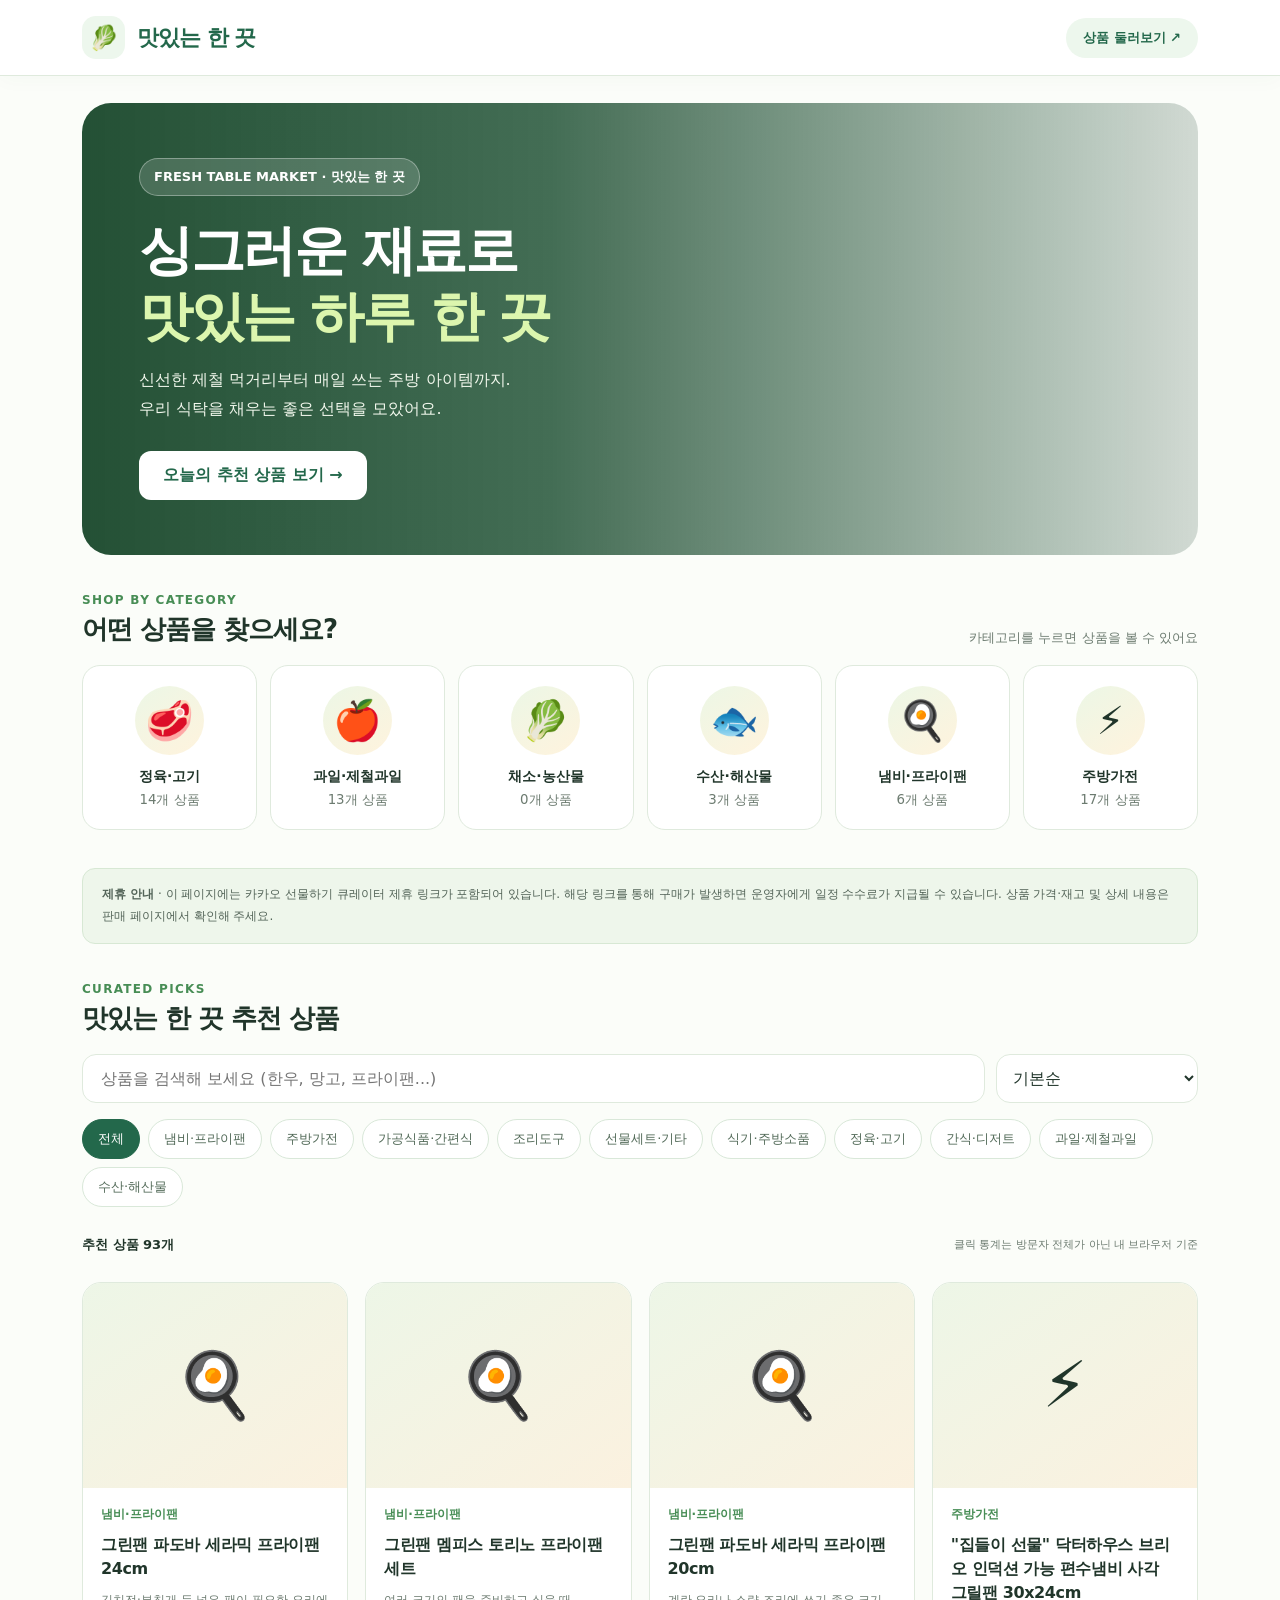
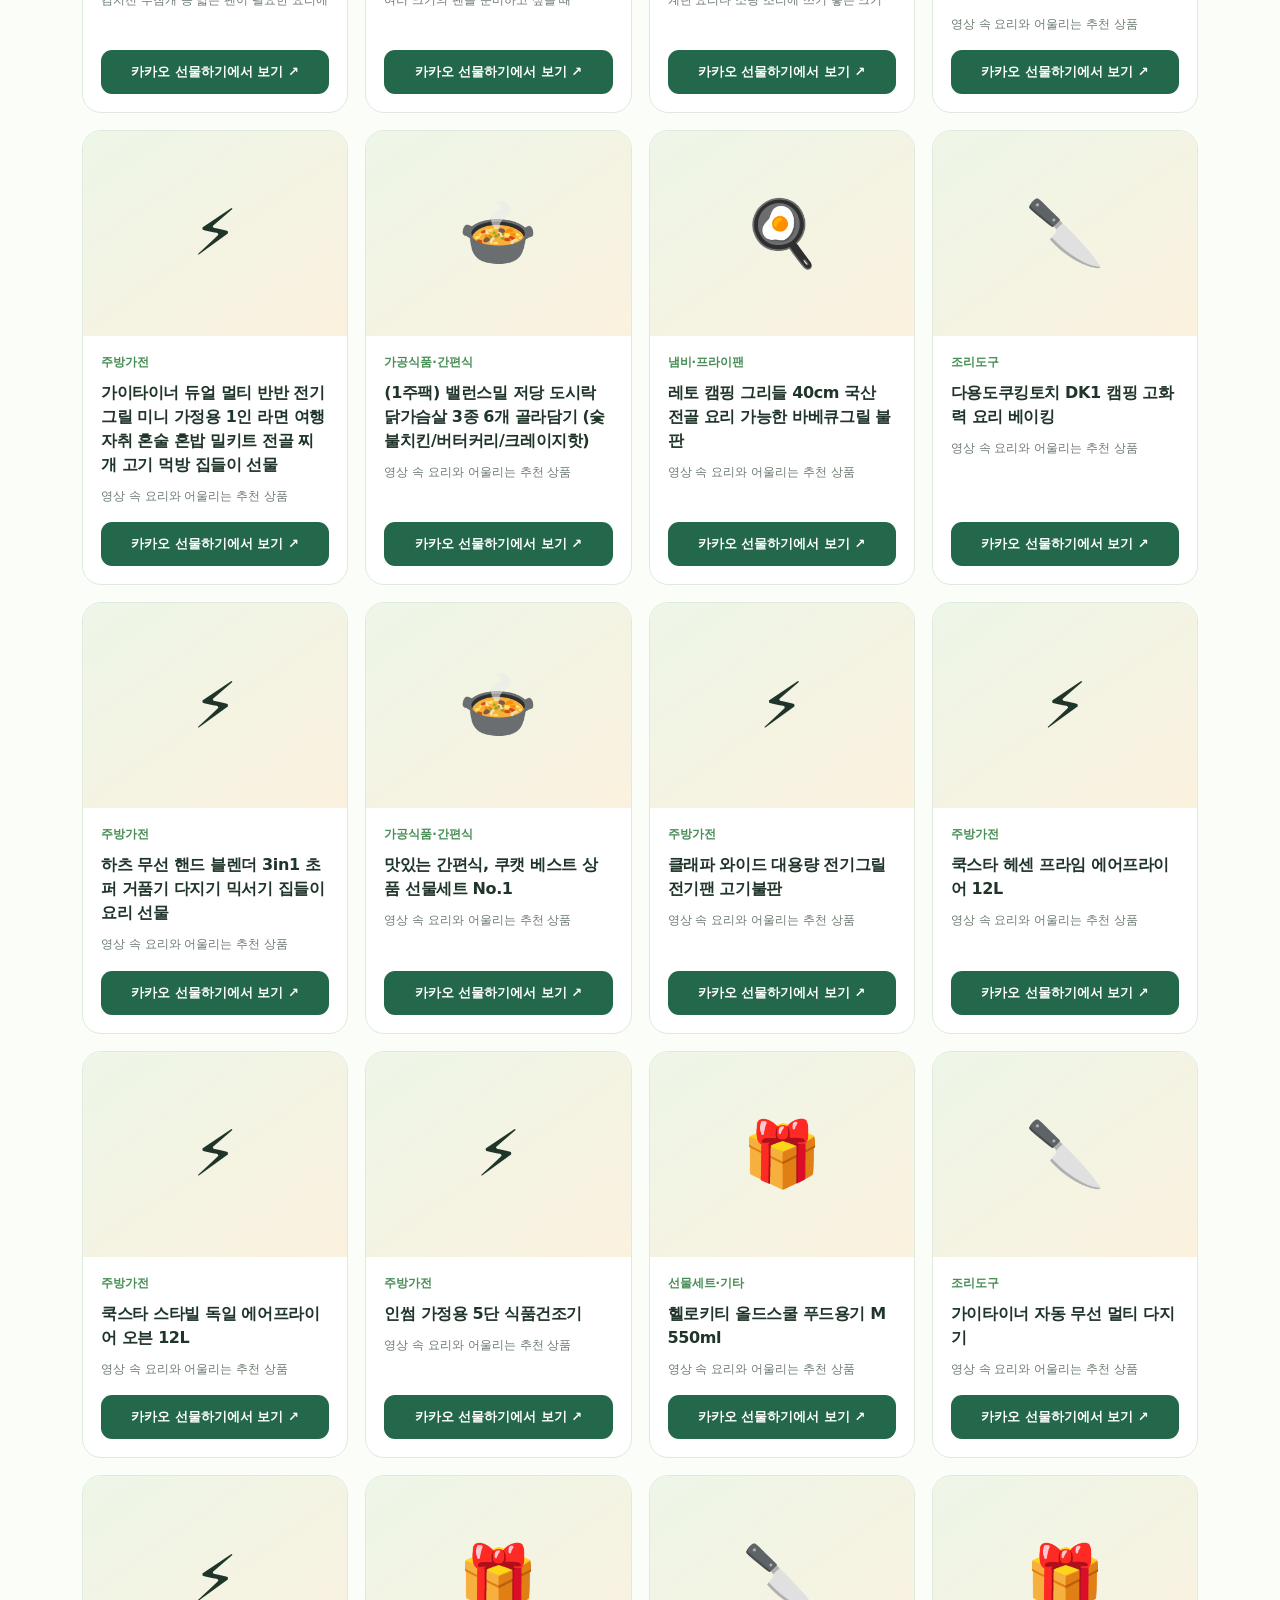
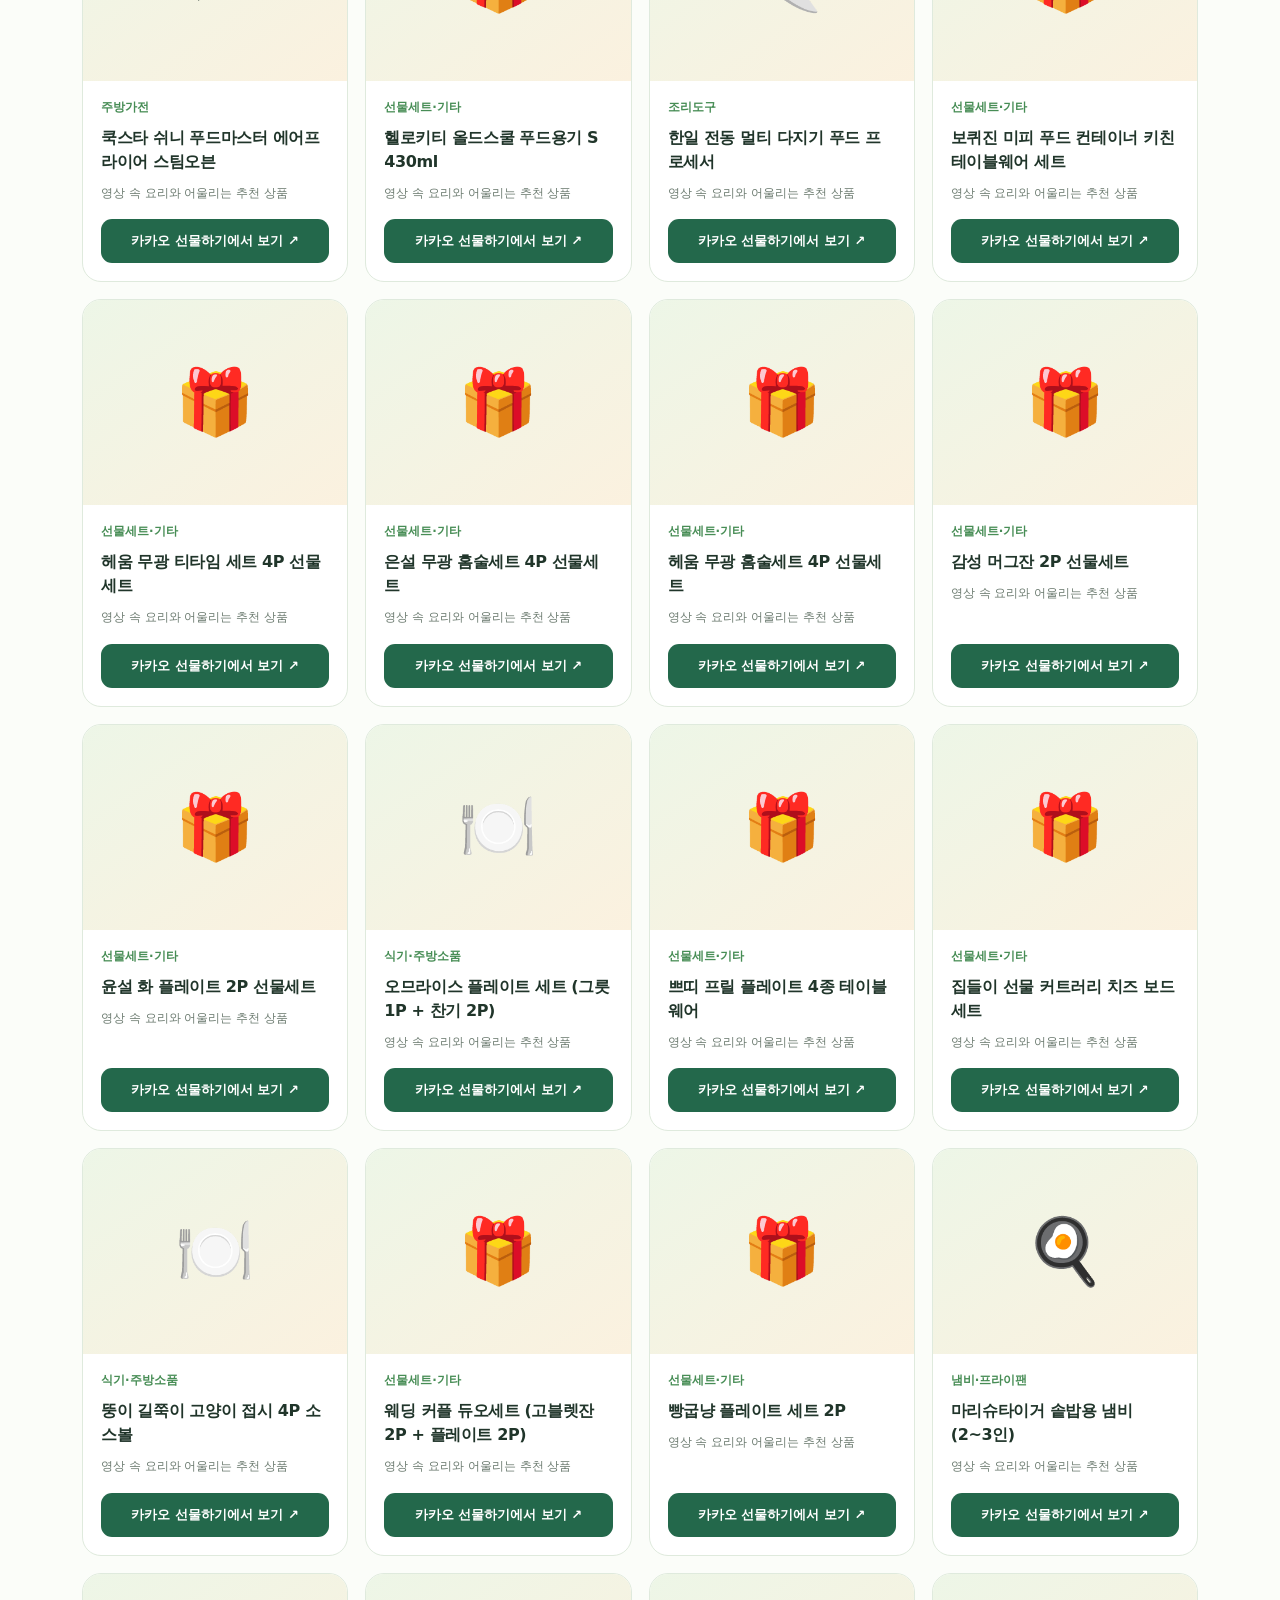
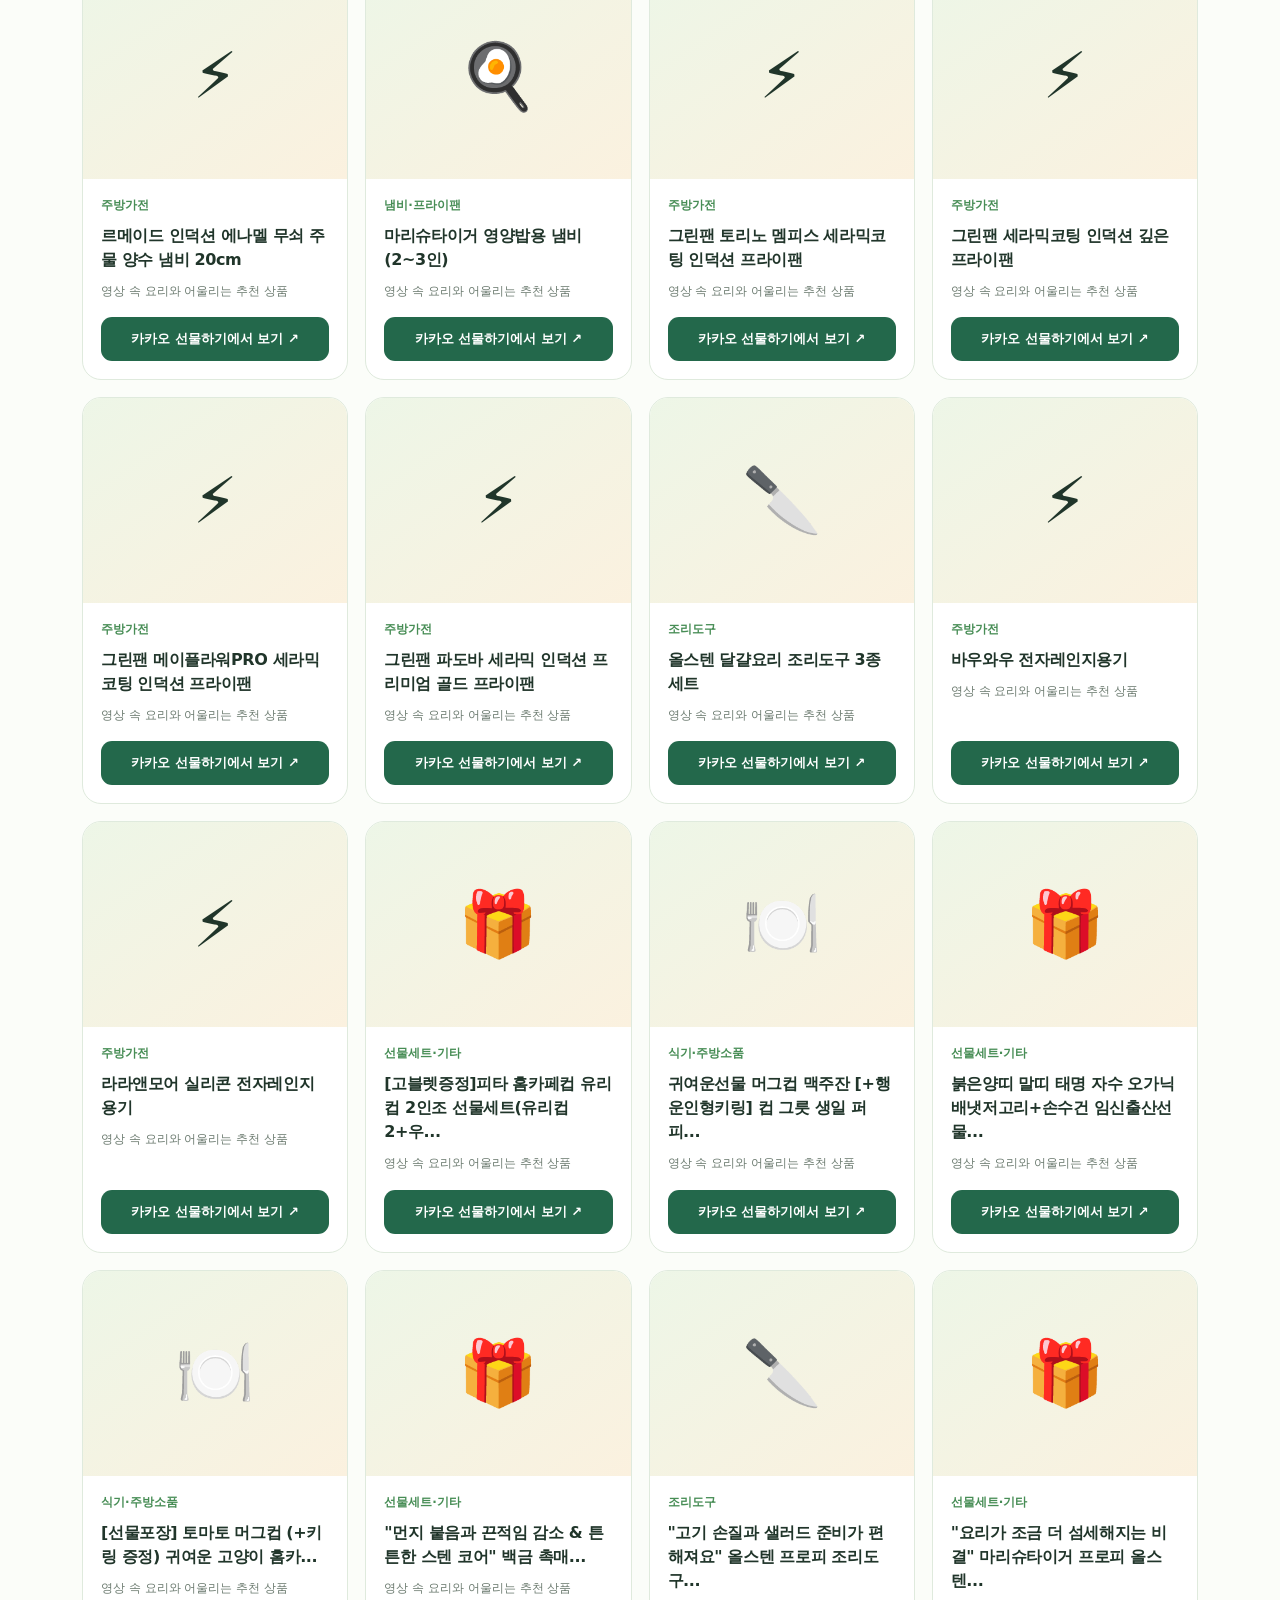
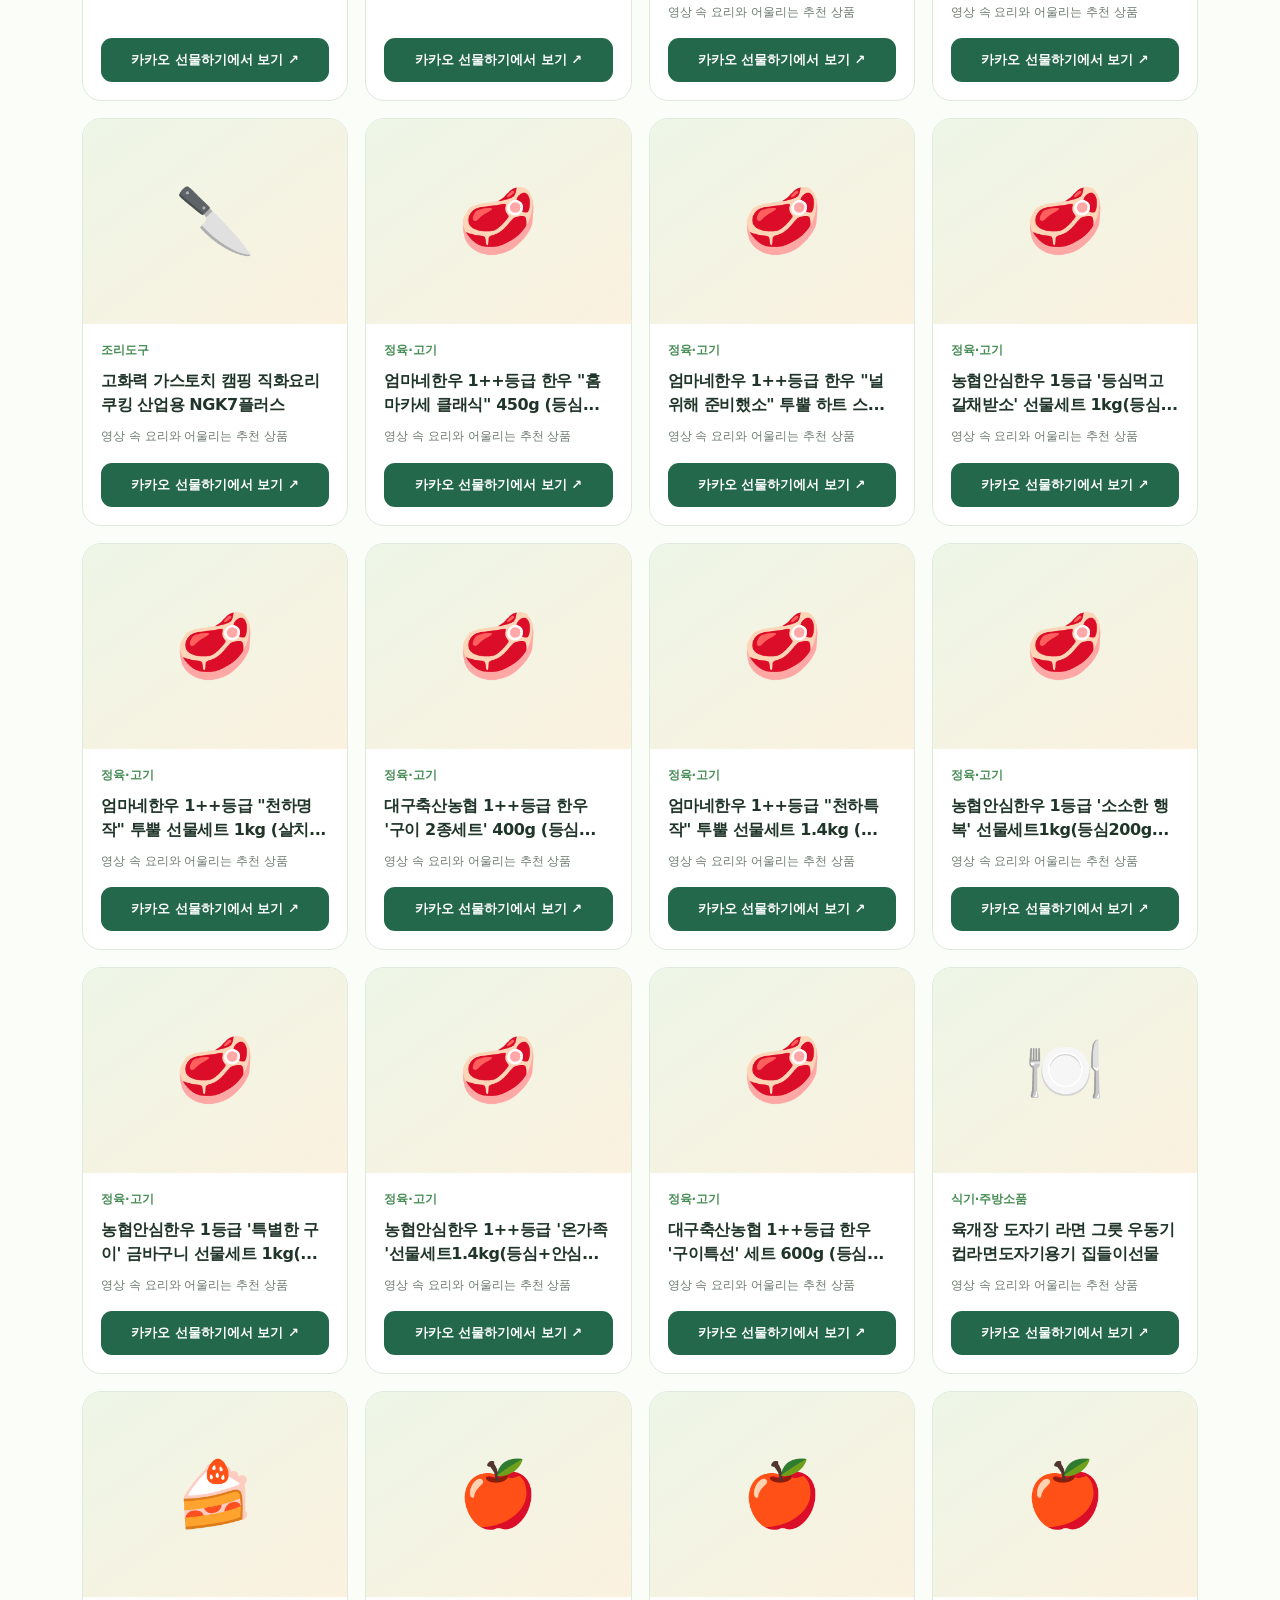
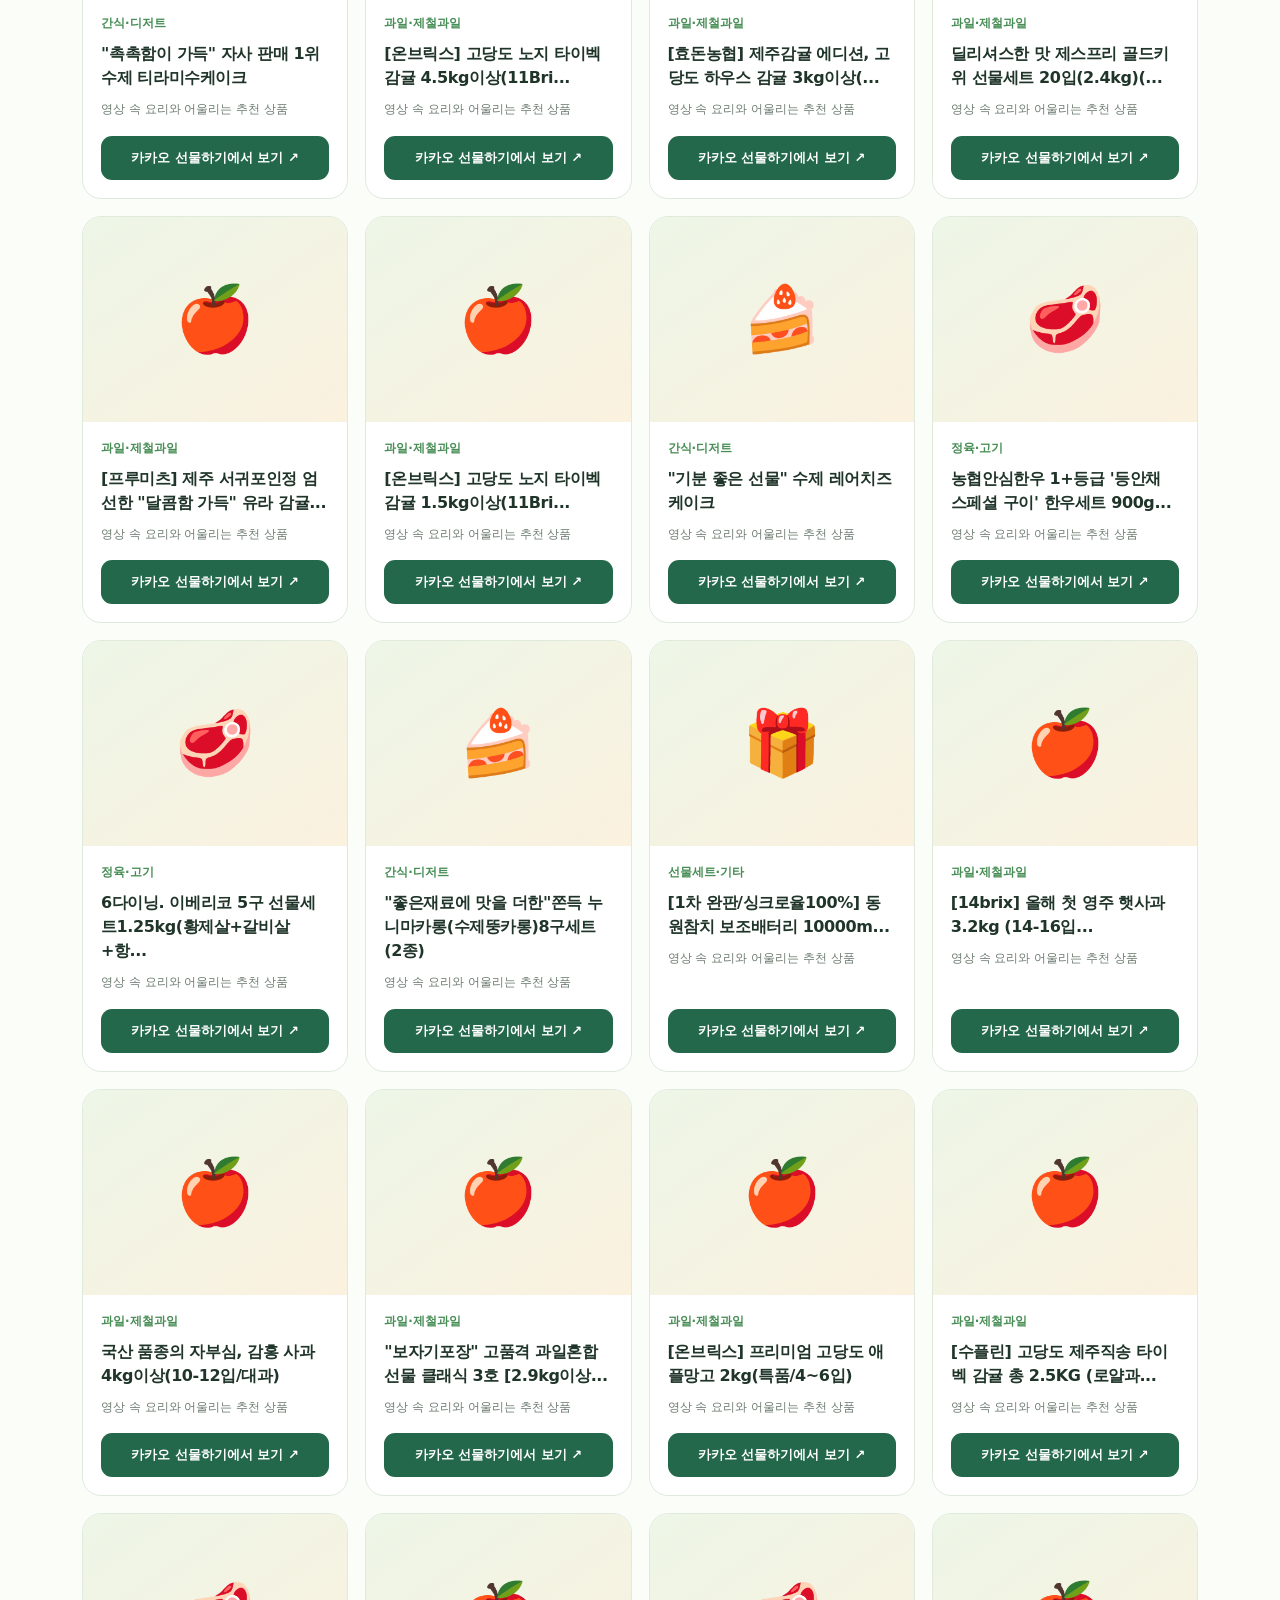
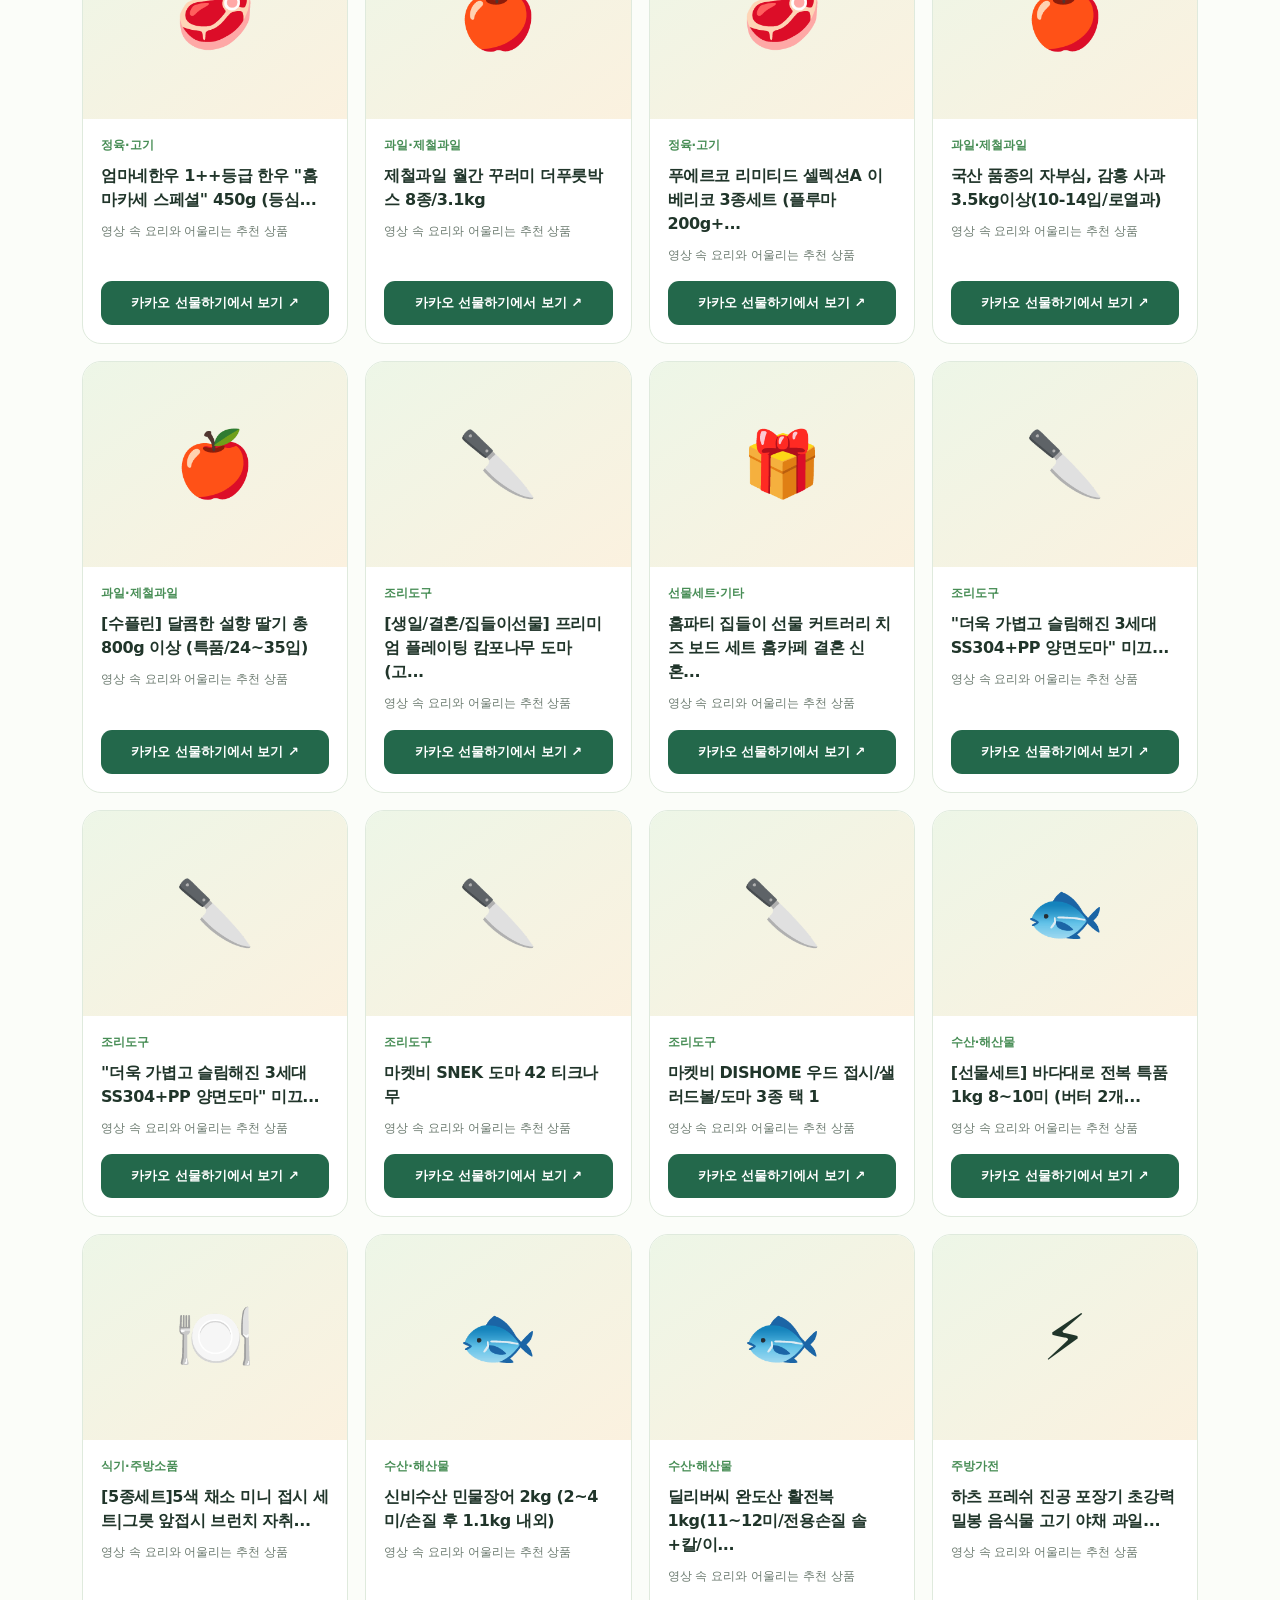
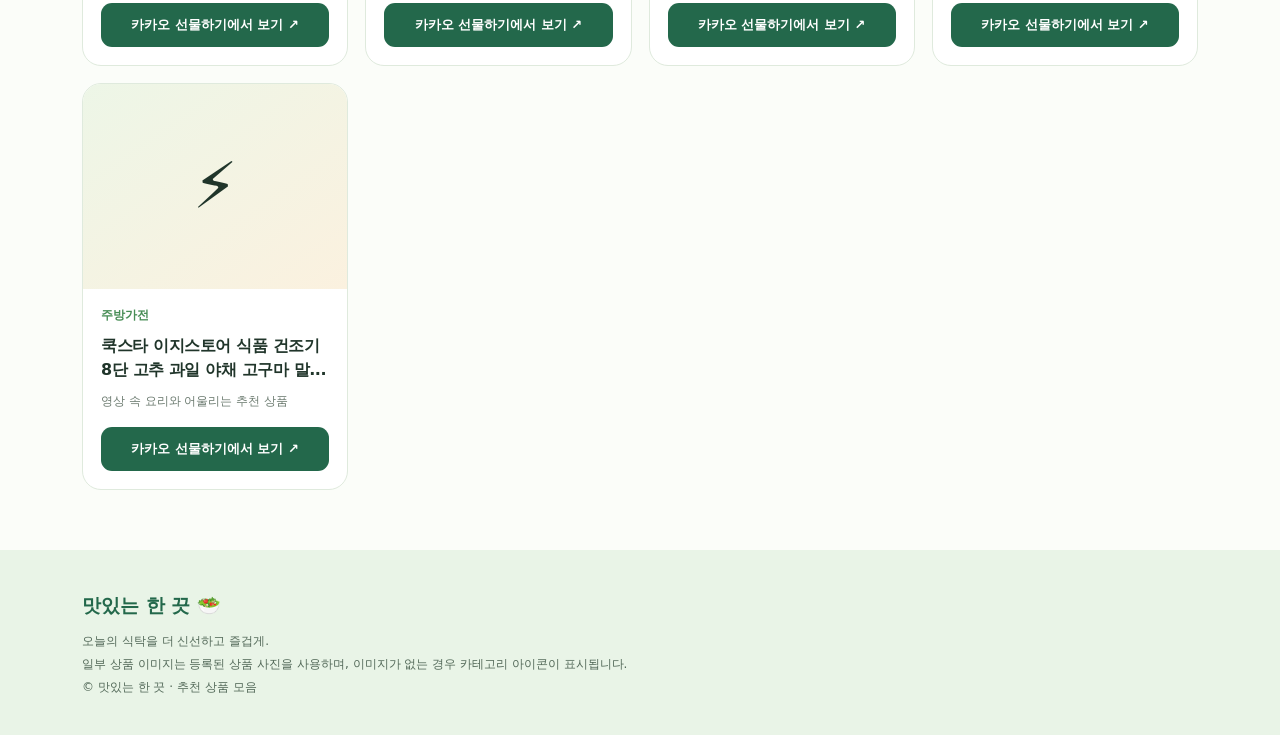
==== commit c9a4195c: "Add files via upload" ====
--- a/index.html
+++ b/index.html
@@ -16,9 +16,22 @@
 const getClicks=p=>Math.max(0,Number(clicks[p.link])||0);
 function saveClick(p){if(!p.link)return;clicks[p.link]=getClicks(p)+1;try{localStorage.setItem(STORAGE_KEY,JSON.stringify(clicks))}catch(e){}if(sort.value==='popular')render()}
 const escapeHTML=s=>String(s??'').replace(/[&<>"']/g,c=>({'&':'&amp;','<':'&lt;','>':'&gt;','"':'&quot;',"'":'&#39;'}[c]));
-const CATEGORY_INFO=[['정육·고기','🥩',['한우','소고기','쇠고기','등심','안심','채끝','갈비','불고기','육회','돼지고기','삼겹살','목살','이베리코','한돈','닭고기','닭다리','오리고기','정육','스테이크']],['과일·제철과일','🍎',['과일','애플망고','망고','사과','배세트','배즙','감귤','귤','딸기','포도','샤인머스캣','복숭아','수박','멜론','참외','체리','블루베리','키위','레몬','오렌지','자두','감']],['채소·농산물','🥬',['채소','야채','버섯','배추','대파','양파','마늘','무우','무  ','고구마','감자','시금치','나물','당근','양배추','상추']],['수산·해산물','🐟',['생선','수산','해산물','전복','새우','고등어','갈치','연어','굴비','오징어','문어','꽃게','김세트','멸치']],['쌀·곡물·견과','🌾',['쌀','현미','잡곡','귀리','견과','호두','아몬드','콩류','누룽지']],['양념·소스·식재료','🧂',['양념','소스','간장','고추장','된장','참기름','들기름','올리브유','식용유','식초','고춧가루','소금','설탕']],['가공식품·간편식','🍲',['밀키트','간편식','즉석','냉동','만두','떡갈비','곰탕','국밥','반찬','김치','햄','소시지']],['간식·디저트','🍰',['과자','쿠키','케이크','초콜릿','디저트','떡세트','베이커리','빵세트']],['음료·차·커피','☕',['커피','차세트','녹차','홍차','주스','음료','탄산']],['냄비·프라이팬','🍳',['프라이팬','후라이팬','팬세트','냄비','그린팬','웍','무쇠팬']],['조리도구','🔪',['조리도구','도마','칼세트','식칼','채칼','국자','뒤집개','집게','다지기']],['주방가전','⚡',['에어프라이어','믹서기','블렌더','전자레인지','오븐','전기밥솥','인덕션','전기포트']],['보관·정리용품','🥡',['밀폐용기','보관용기','지퍼백','수납','정리함','보관통']],['식기·주방소품','🍽️',['접시','그릇','수저','젓가락','식기','머그컵','와인잔']],['주방세척·위생','🧽',['수세미','세제','행주','고무장갑','키친타월']],['선물세트·기타','🎁',[]]];
+const CATEGORY_INFO=[['정육·고기','🥩',['한우','소고기','쇠고기','등심','안심','채끝','갈비','불고기','육회','돼지고기','삼겹살','목살','이베리코','한돈','닭고기','닭다리','오리고기','정육','스테이크']],['과일·제철과일','🍎',['과일','애플망고','망고','사과','배세트','배즙','감귤','귤','딸기','포도','샤인머스캣','복숭아','수박','멜론','참외','체리','블루베리','키위','레몬','오렌지','자두','감']],['채소·농산물','🥬',['채소','야채','버섯','배추','대파','양파','마늘','무우','무  ','고구마','감자','시금치','나물','당근','양배추','상추']],['수산·해산물','🐟',['생선','수산','해산물','전복','새우','고등어','갈치','연어','굴비','오징어','문어','꽃게','김세트','멸치','장어','대게']],['쌀·곡물·견과','🌾',['쌀','현미','잡곡','귀리','견과','호두','아몬드','콩류','누룽지']],['양념·소스·식재료','🧂',['양념','소스','간장','고추장','된장','참기름','들기름','올리브유','식용유','식초','고춧가루','소금','설탕']],['가공식품·간편식','🍲',['밀키트','간편식','즉석','냉동','만두','떡갈비','곰탕','국밥','반찬','김치','햄','소시지']],['간식·디저트','🍰',['과자','쿠키','케이크','초콜릿','디저트','떡세트','베이커리','빵세트']],['음료·차·커피','☕',['커피','차세트','녹차','홍차','주스','음료','탄산']],['냄비·프라이팬','🍳',['프라이팬','후라이팬','팬세트','냄비','그린팬','웍','무쇠팬']],['조리도구','🔪',['조리도구','도마','칼세트','식칼','채칼','국자','뒤집개','집게','다지기']],['주방가전','⚡',['에어프라이어','믹서기','블렌더','전자레인지','오븐','전기밥솥','인덕션','전기포트']],['보관·정리용품','🥡',['밀폐용기','보관용기','지퍼백','수납','정리함','보관통']],['식기·주방소품','🍽️',['접시','그릇','수저','젓가락','식기','머그컵','와인잔']],['주방세척·위생','🧽',['수세미','세제','행주','고무장갑','키친타월']],['선물세트·기타','🎁',[]]];
 // products.json의 category_override가 있으면 최우선 적용. 기존 category와 링크는 수정하지 않음.
-function categoryOf(p){if(p.category_override)return p.category_override;const name=String(p.name||'').toLowerCase();for(const [label,,keywords] of CATEGORY_INFO){if(keywords.some(k=>name.includes(k.toLowerCase())))return label}const cat=String(p.category||'').trim();if(cat==='프라이팬'||cat==='냄비')return '냄비·프라이팬';return cat||'선물세트·기타'}
+function categoryOf(p){
+ if(p.category_override)return p.category_override;
+ const cat=String(p.category||'').trim();
+ // Always honor V33 server-side category first; fallback inference only for legacy items.
+ if(CATEGORY_INFO.some(c=>c[0]===cat))return cat;
+ if(cat==='프라이팬'||cat==='냄비')return '냄비·프라이팬';
+ if(cat==='칼·도마')return '조리도구';
+ const name=String(p.name||'').toLowerCase();
+ if(/보조배터리|충전기|이어폰/.test(name))return '선물세트·기타';
+ if(/진공\s*포장기|식품\s*건조기|건조기|포장기/.test(name))return '주방가전';
+ if(/마카롱|뚱카롱/.test(name))return '간식·디저트';
+ for(const [label,,keywords] of CATEGORY_INFO){if(keywords.some(k=>name.includes(k.toLowerCase())))return label}
+ return cat||'선물세트·기타';
+}
 function emojiOf(cat){return CATEGORY_INFO.find(c=>c[0]===cat)?.[1]||'🛍️'}
 function chooseCat(cat){active=cat;q.value='';render();document.getElementById('shop').scrollIntoView({behavior:'smooth',block:'start'})}
 function renderFeatured(){featuredCats.innerHTML='';const wanted=['정육·고기','과일·제철과일','채소·농산물','수산·해산물','냄비·프라이팬','주방가전'];wanted.forEach(cat=>{let n=products.filter(p=>categoryOf(p)===cat).length;let b=document.createElement('button');b.type='button';b.className='category-tile';b.innerHTML=`<div class="pic">${emojiOf(cat)}</div><strong>${escapeHTML(cat)}</strong><small>${n}개 상품</small>`;b.onclick=()=>chooseCat(cat);featuredCats.appendChild(b)})}
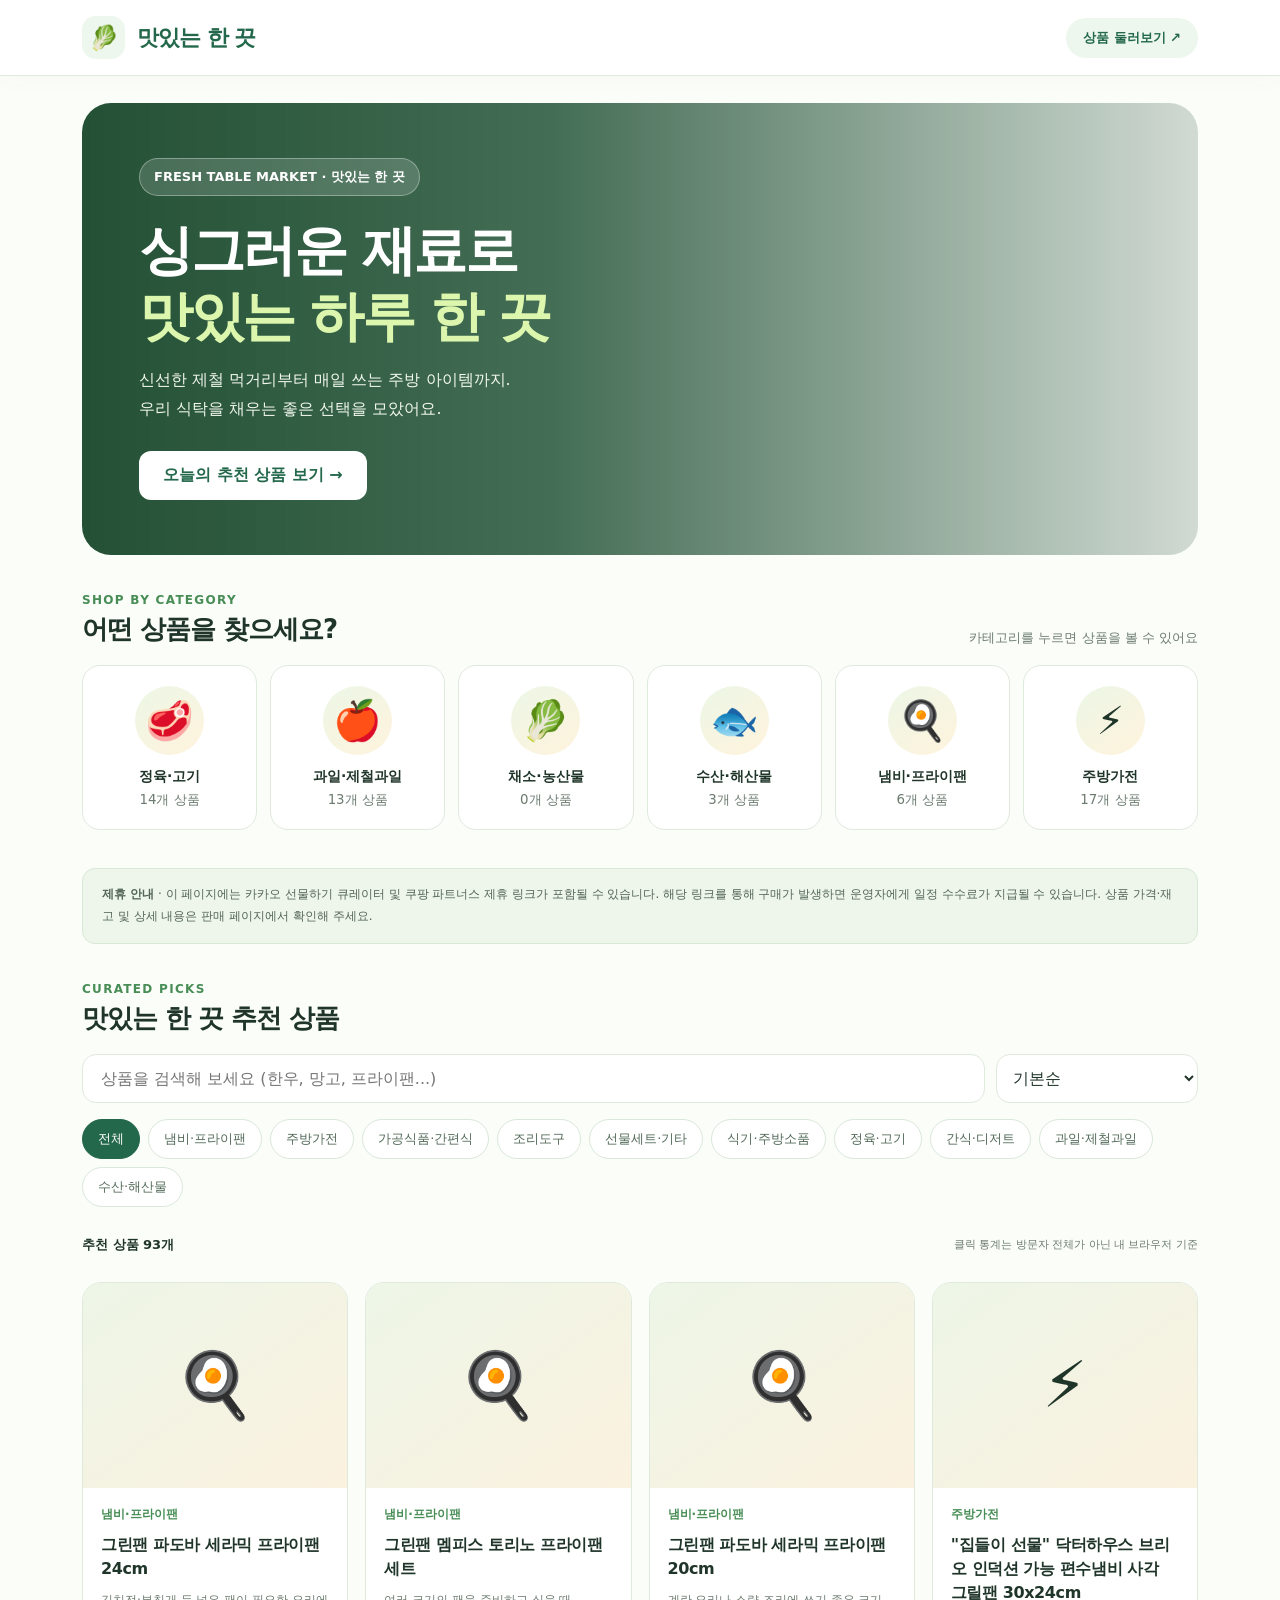
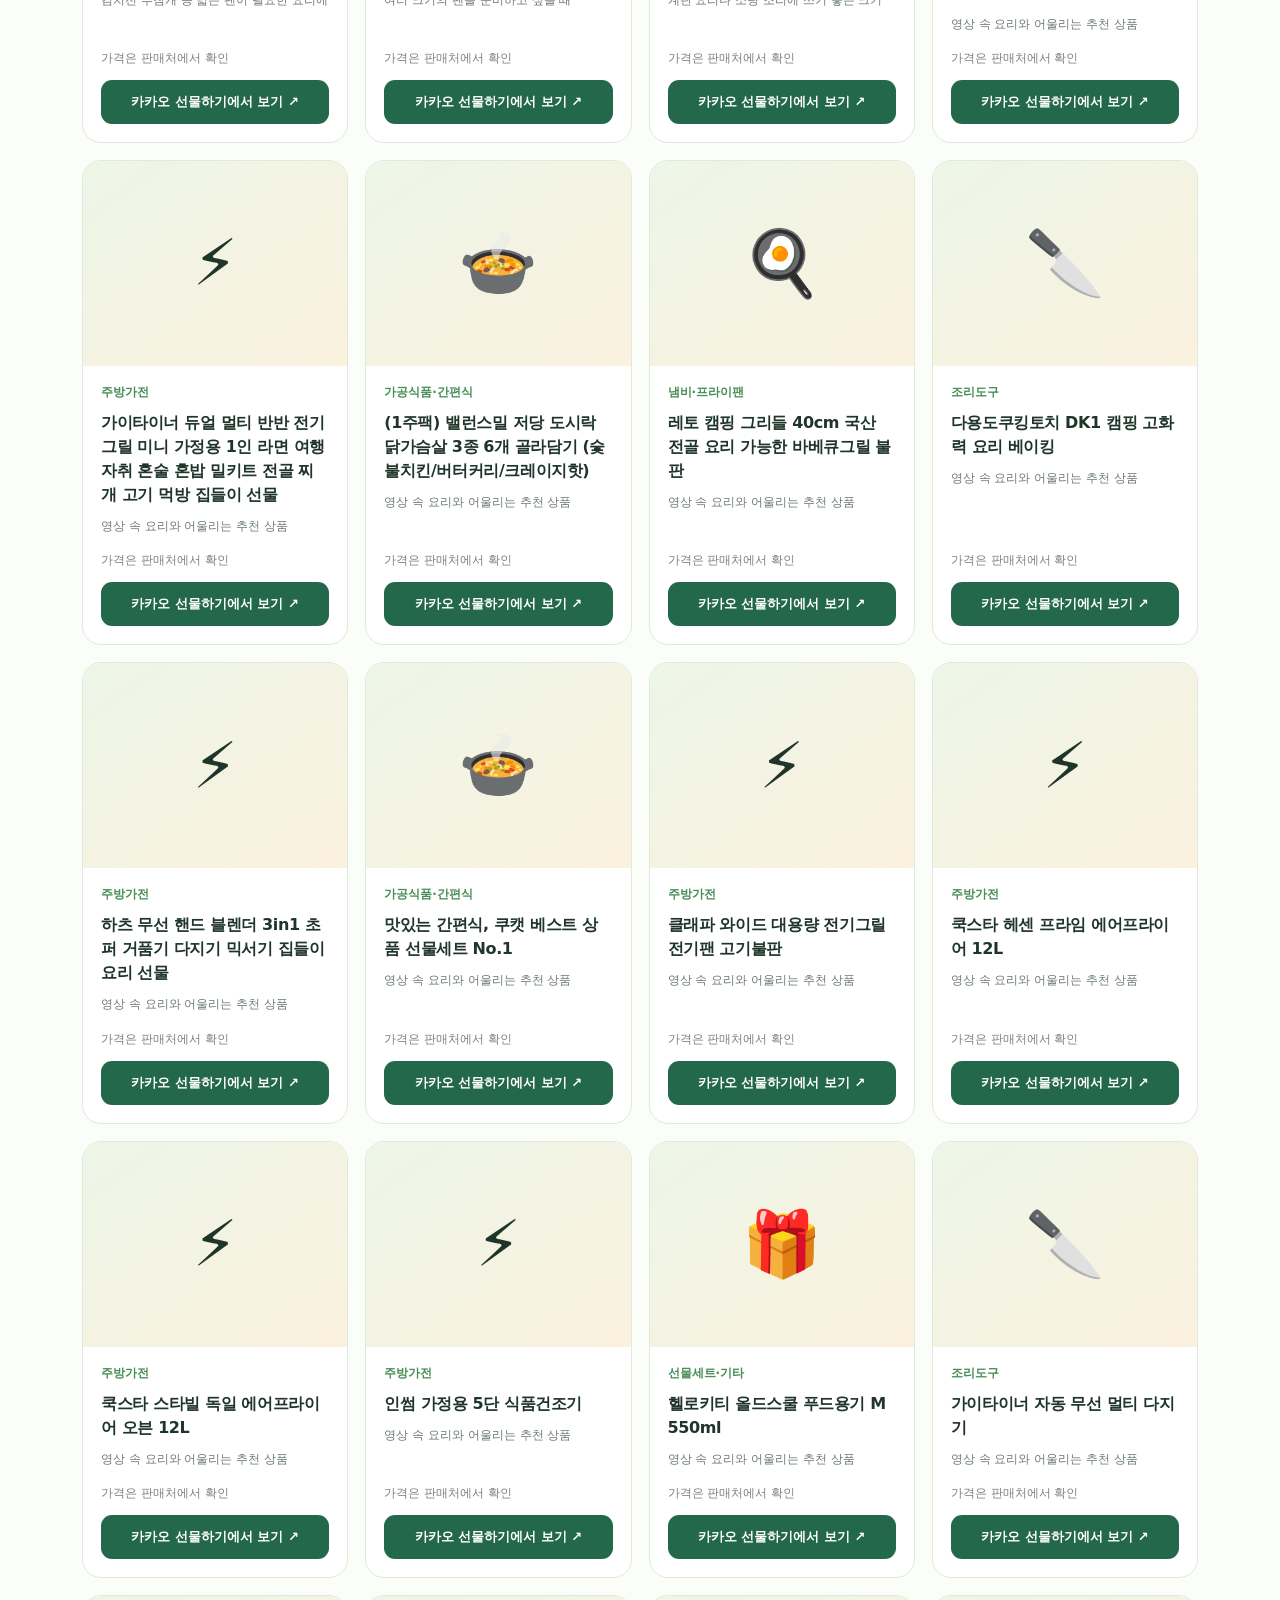
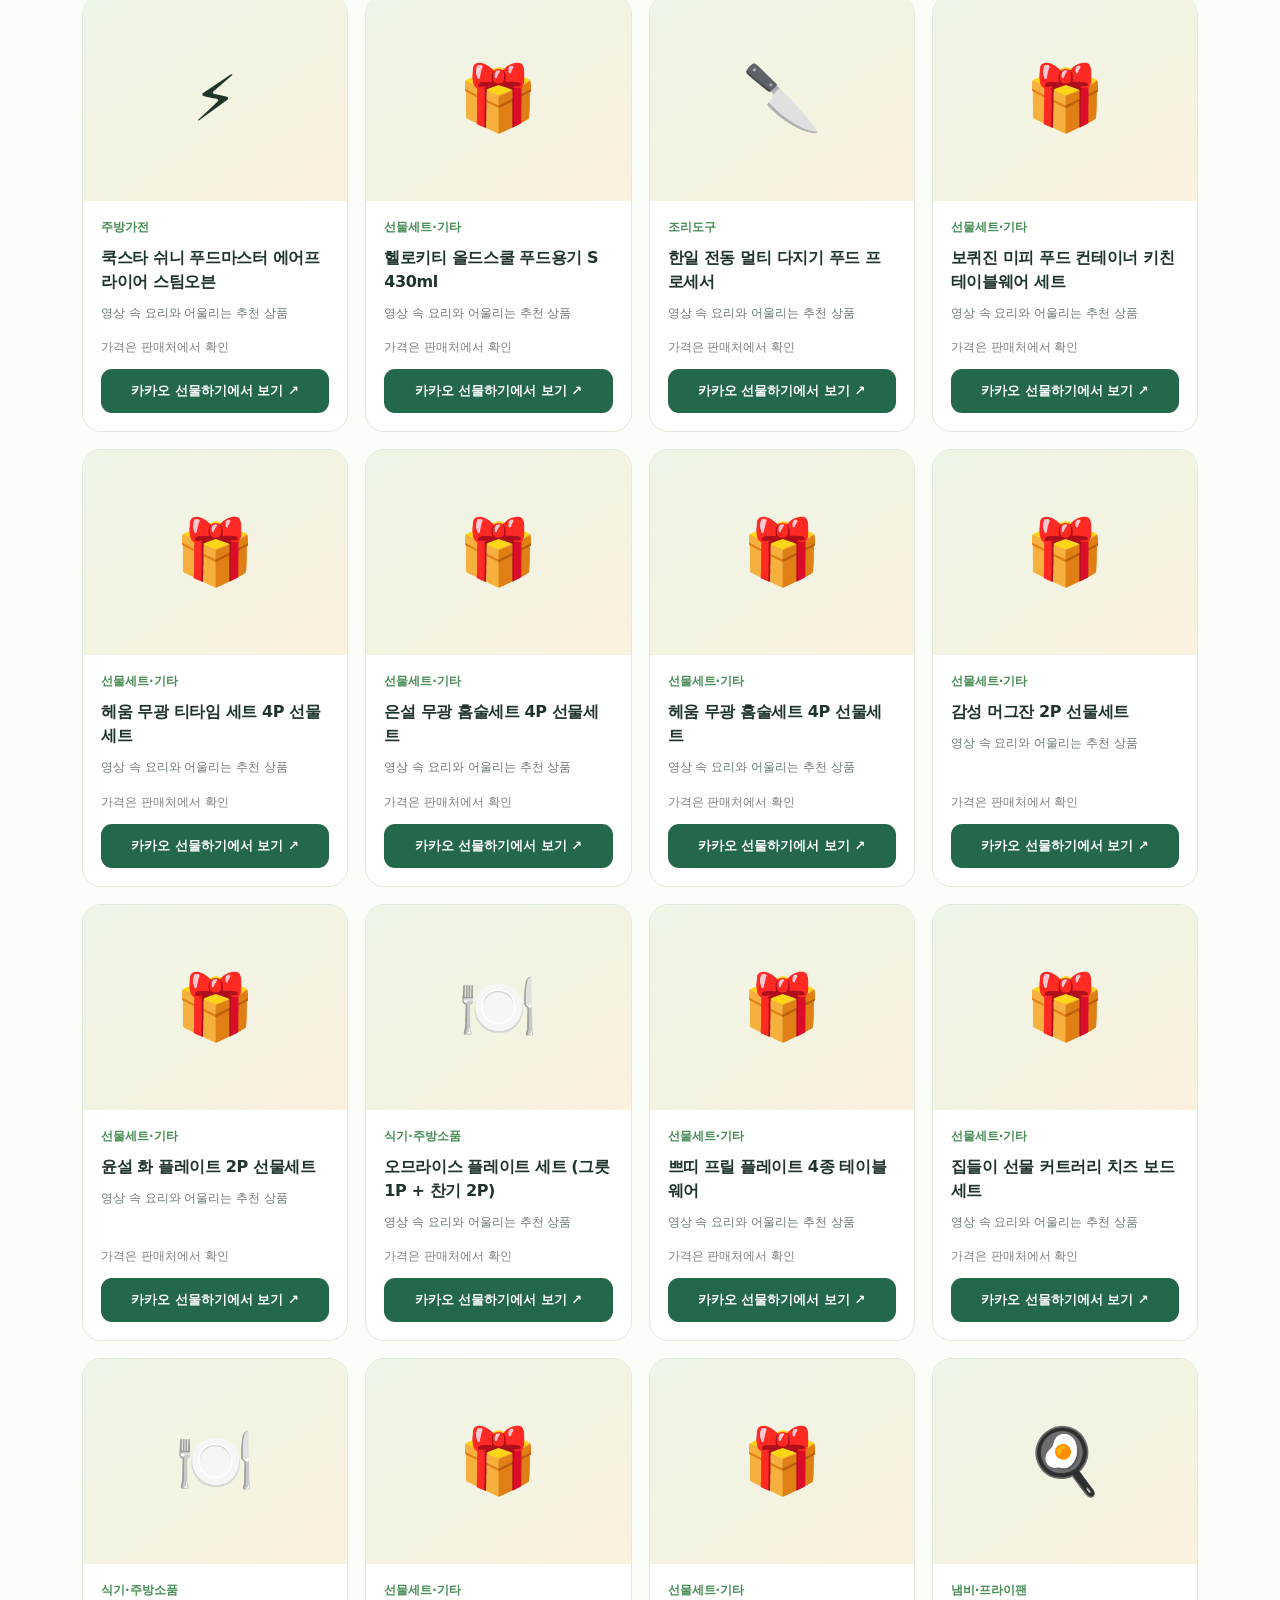
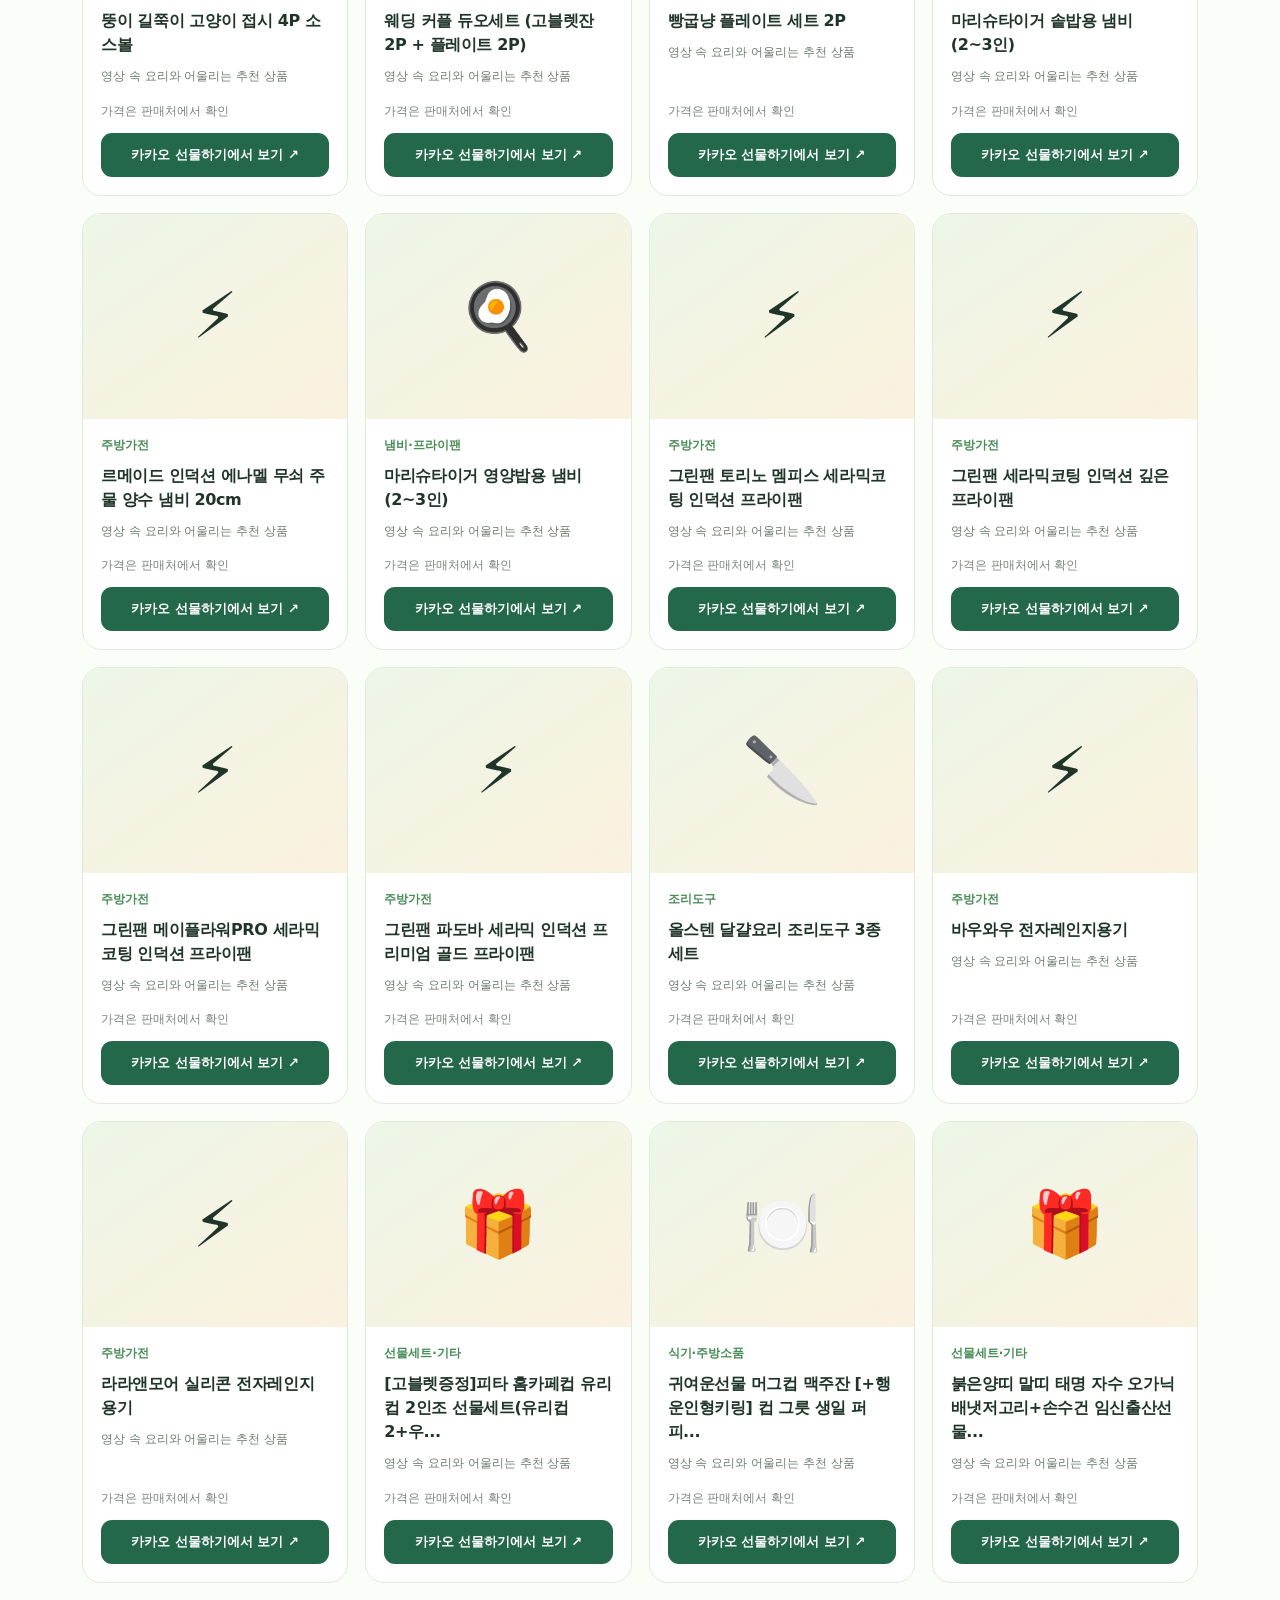
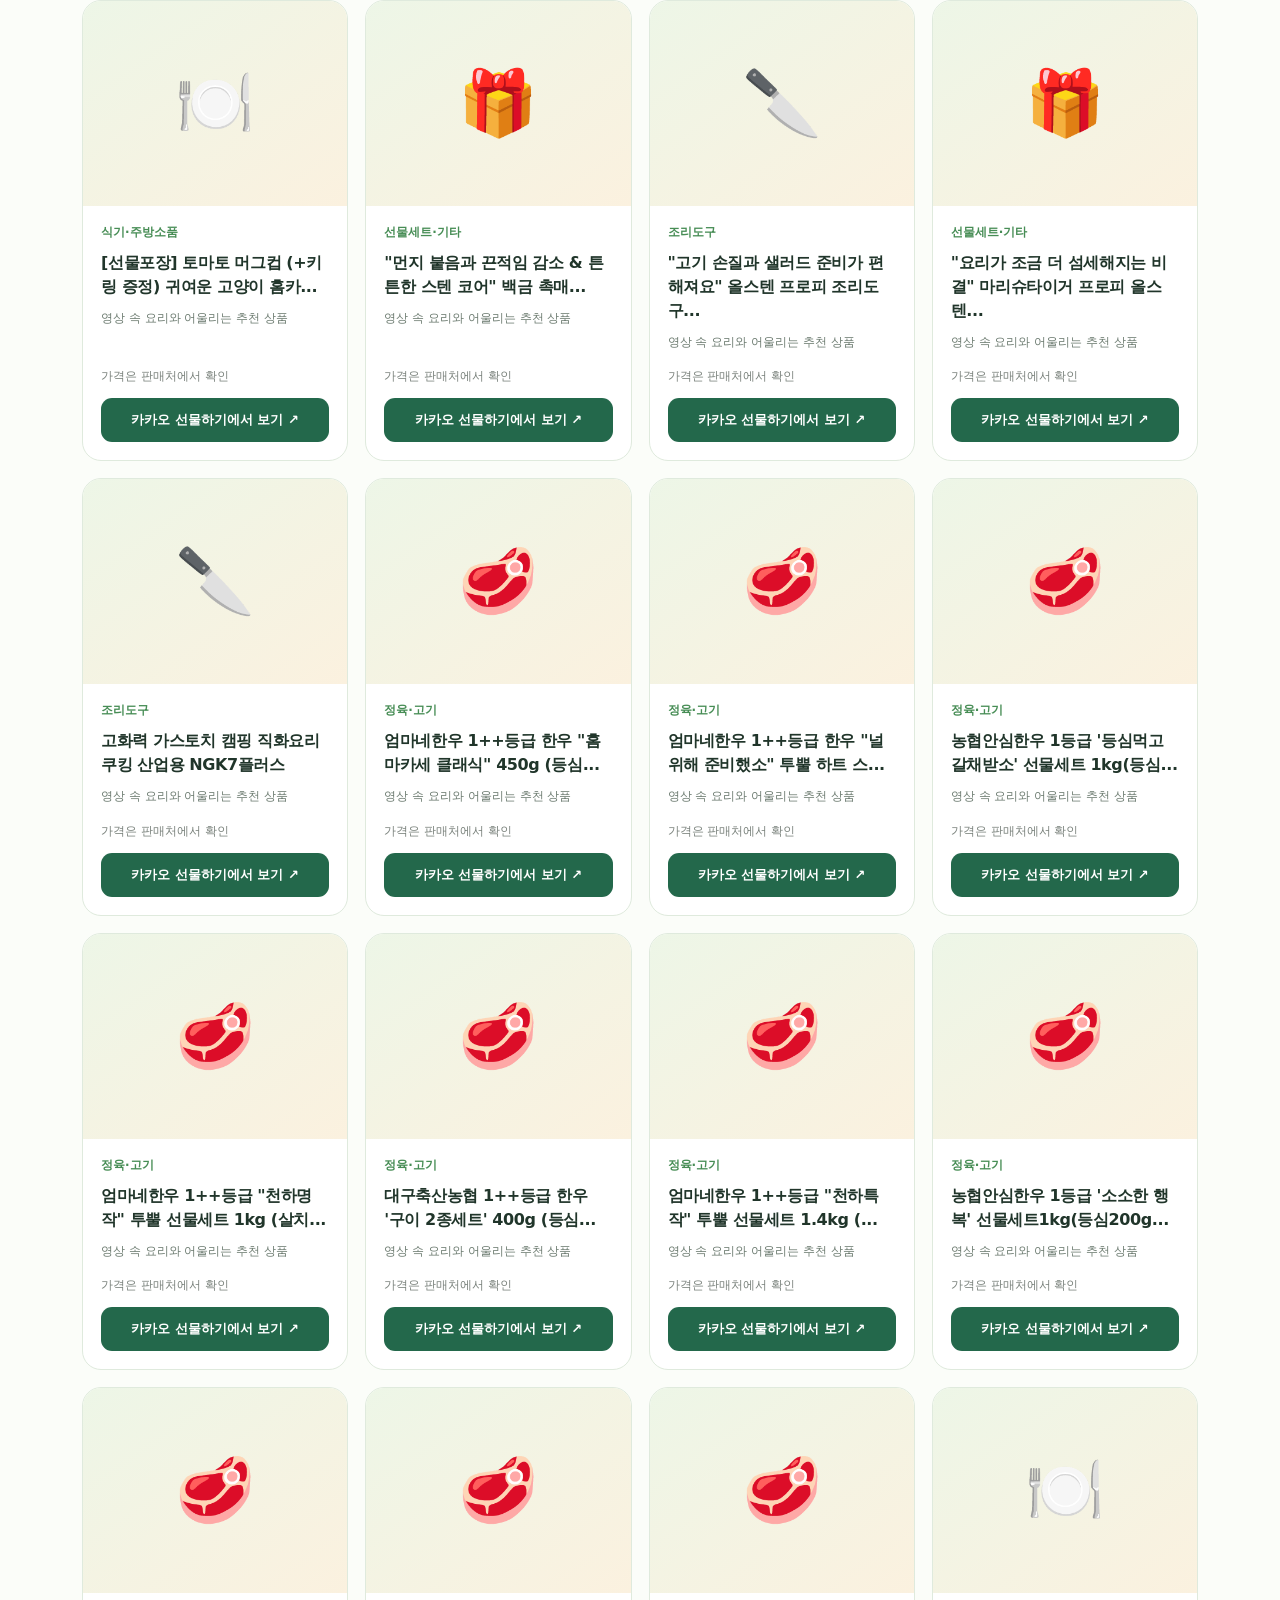
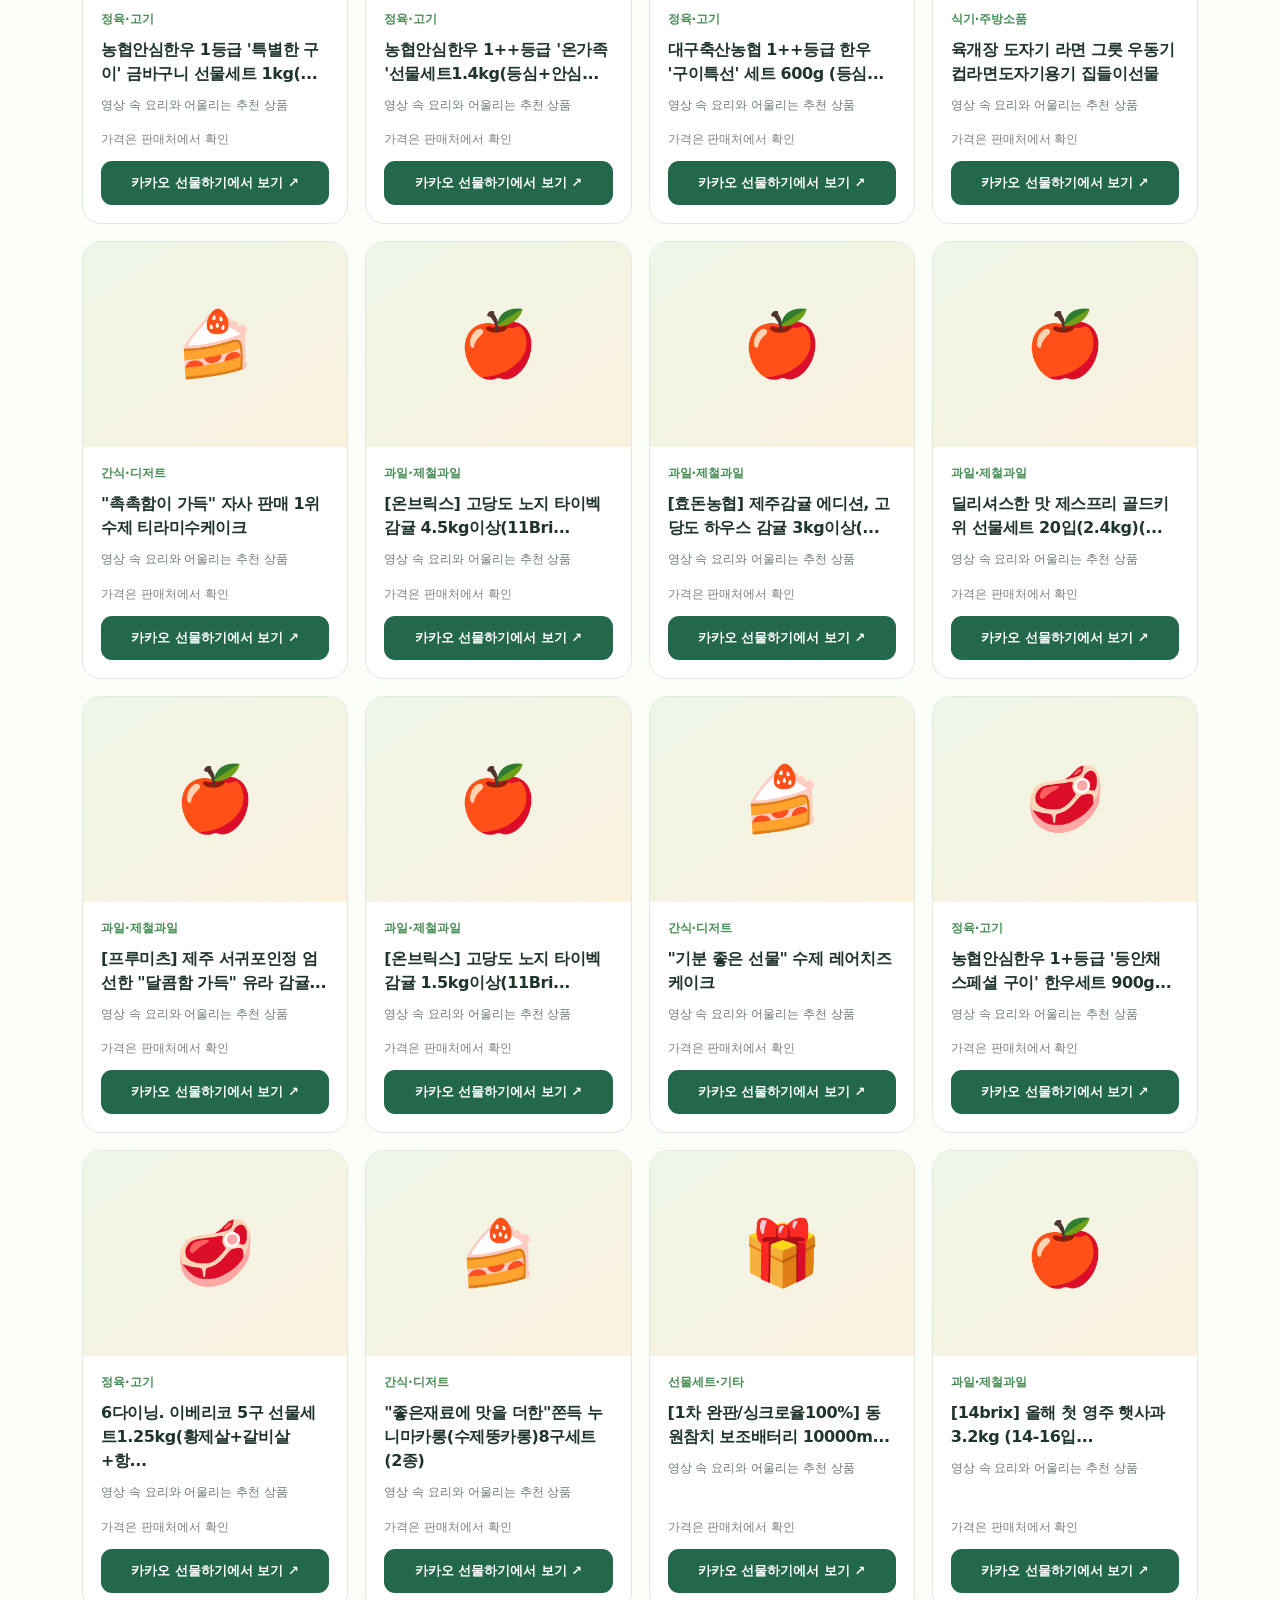
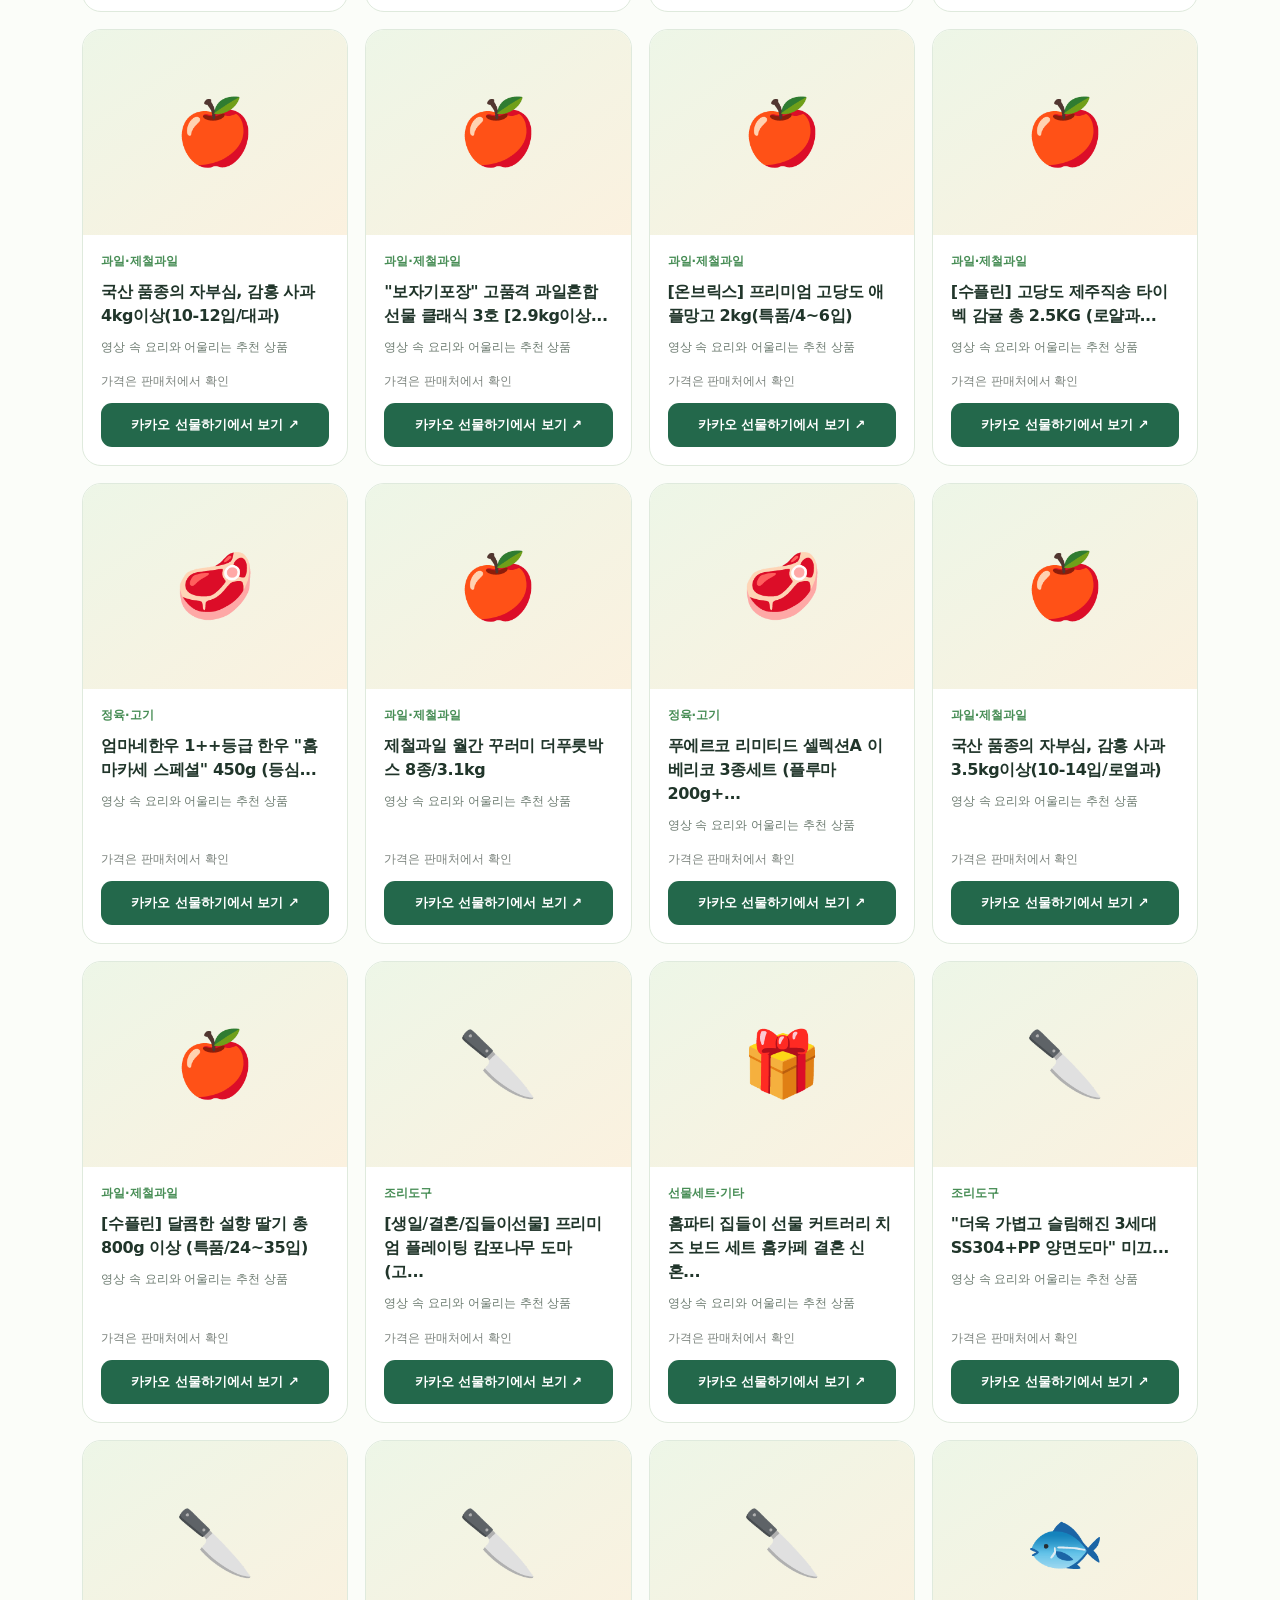
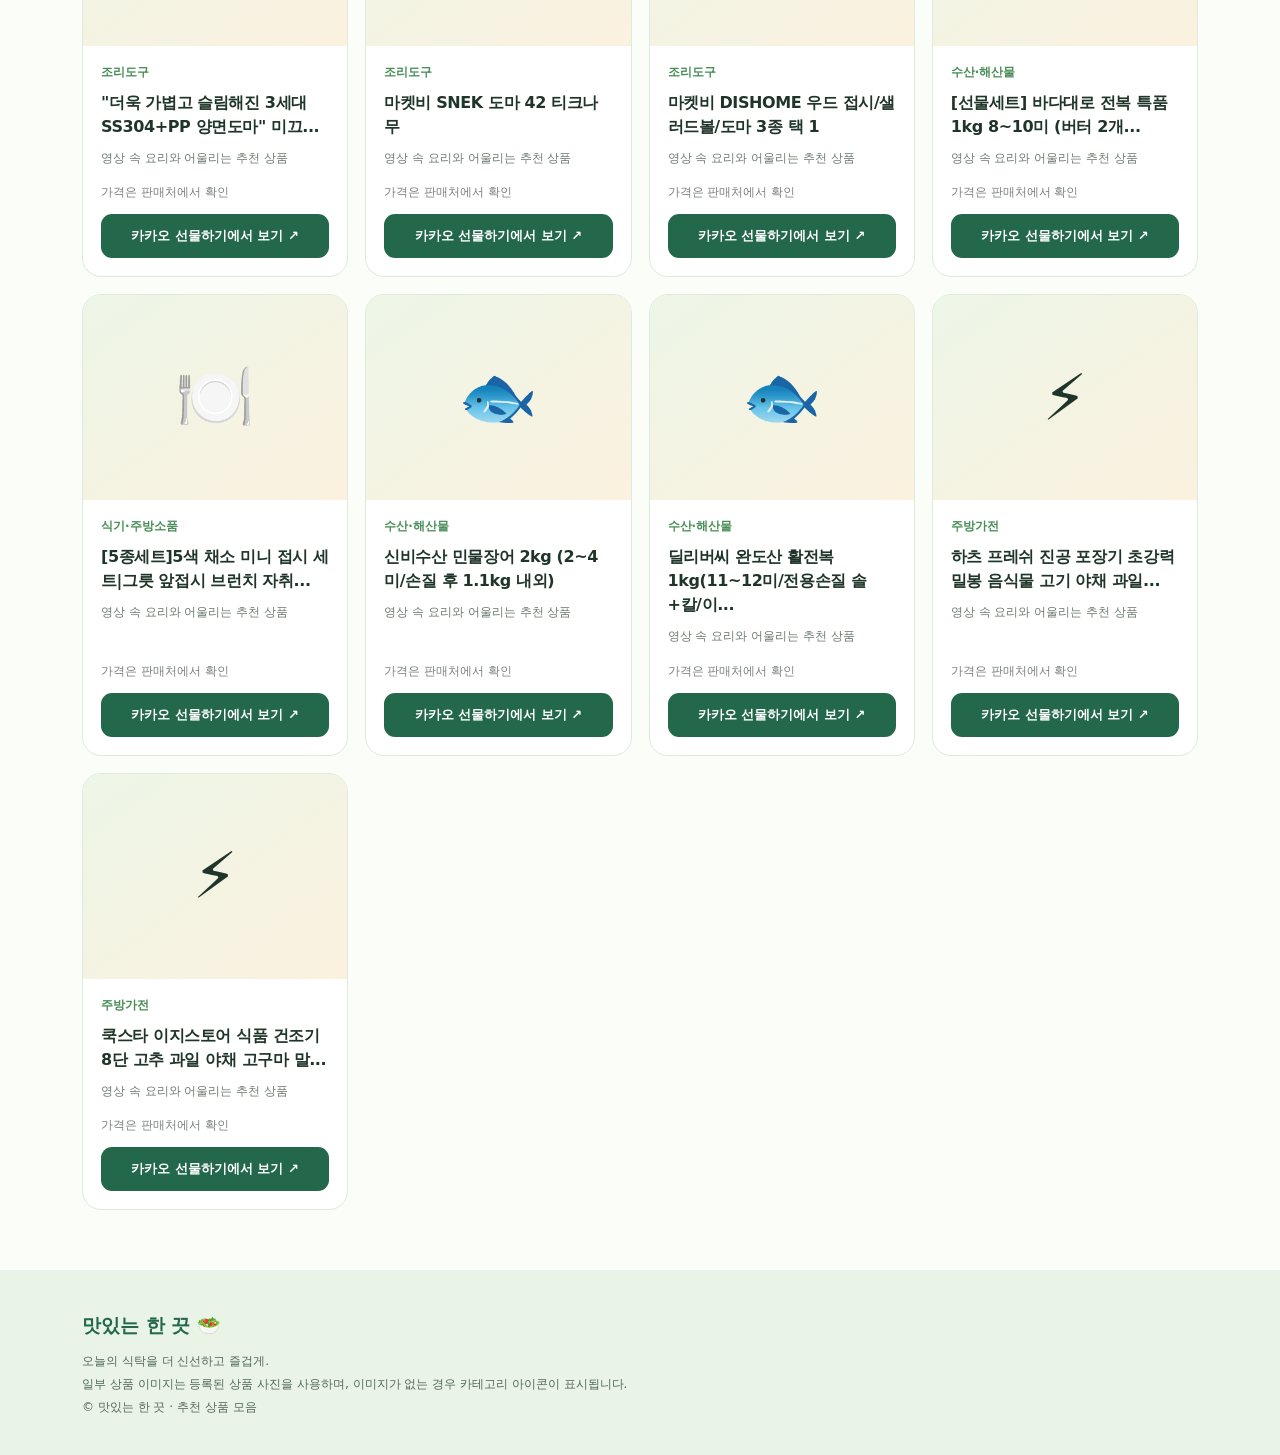
==== commit e134a111: "Add files via upload" ====
--- a/index.html
+++ b/index.html
@@ -1,12 +1,12 @@
 <!doctype html><html lang="ko"><head><meta charset="utf-8"><meta name="viewport" content="width=device-width, initial-scale=1"><meta name="theme-color" content="#f1f8ed"><meta name="description" content="맛있는 한 끗이 고른 신선한 식재료와 주방 아이템"><title>맛있는 한 끗 | 싱그러운 식탁 마켓</title>
 <style>
-:root{--forest:#23684b;--leaf:#478d55;--mint:#edf7ed;--ink:#20352a;--sub:#6c7b70;--line:#dfeadd;--cream:#fbfdf9}*{box-sizing:border-box}html{scroll-behavior:smooth}body{margin:0;font-family:system-ui,-apple-system,'Apple SD Gothic Neo','Malgun Gothic',sans-serif;color:var(--ink);background:var(--cream)}button,input,select{font:inherit}.wrap{max-width:1160px;margin:0 auto;padding:0 22px}a{text-decoration:none}header{background:#fff;border-bottom:1px solid var(--line);position:sticky;top:0;z-index:10;box-shadow:0 3px 20px #1d563808}.top{height:75px;display:flex;justify-content:space-between;align-items:center;gap:12px}.brand{display:flex;align-items:center;gap:12px;color:var(--forest)}.brand-icon{width:43px;height:43px;background:var(--mint);border-radius:14px;display:grid;place-items:center;font-size:24px}.logo{font-size:22px;font-weight:900;letter-spacing:-1px}.micro{color:var(--sub);font-size:12px}.toplink{background:var(--mint);padding:11px 17px;border-radius:100px;color:var(--forest);font-weight:800;font-size:13px}.hero{margin:27px 0 25px;min-height:360px;overflow:hidden;border-radius:29px;background:linear-gradient(90deg,rgba(14,63,34,.91) 0%,rgba(18,70,40,.79) 42%,rgba(17,59,38,.18) 100%),url('https://images.unsplash.com/photo-1543362906-acfc16c67564?auto=format&fit=crop&w=1600&q=85') center/cover;display:flex;align-items:center;padding:55px 57px;color:#fff}.hero-content{max-width:570px}.hero-kicker{display:inline-block;padding:9px 14px;border-radius:100px;background:#ffffff28;border:1px solid #ffffff55;font-size:13px;font-weight:800}.hero h1{font-size:clamp(32px,4.7vw,54px);letter-spacing:-2.4px;line-height:1.22;margin:22px 0 15px}.hero h1 em{font-style:normal;color:#dcf6ae}.hero p{font-size:16px;line-height:1.8;color:#f2f8ed;margin-bottom:28px}.hero-btn{display:inline-block;background:#fff;color:var(--forest);font-weight:900;padding:14px 24px;border-radius:12px}.section{margin:38px 0}.section-head{display:flex;justify-content:space-between;align-items:end;gap:14px;margin-bottom:18px}.eyebrow{color:var(--leaf);font-size:12px;font-weight:900;letter-spacing:1.3px}.section h2{font-size:26px;letter-spacing:-1px;margin:5px 0 0}.section-sub{color:var(--sub);font-size:13px}.categories{display:grid;grid-template-columns:repeat(6,minmax(0,1fr));gap:13px}.category-tile{border:1px solid var(--line);background:#fff;border-radius:18px;text-align:center;padding:20px 8px;cursor:pointer;transition:.18s;color:var(--ink)}.category-tile:hover,.category-tile:focus-visible{border-color:#88b990;transform:translateY(-3px);box-shadow:0 9px 20px #22684312}.category-tile .pic{width:69px;height:69px;margin:auto auto 13px;display:grid;place-items:center;background:linear-gradient(145deg,#ecf7e6,#fff3dd);font-size:39px;border-radius:50%}.category-tile strong{display:block;font-size:14px}.category-tile small{display:block;color:var(--sub);margin-top:5px}.notice{margin:28px 0;padding:15px 19px;background:#eef6eb;border:1px solid #d7e8d4;border-radius:13px;color:#536458;font-size:12px;line-height:1.8}.toolbar{display:flex;flex-wrap:wrap;gap:11px;margin-bottom:16px}.toolbar input{flex:1;min-width:190px;background:#fff;border:1px solid var(--line);padding:14px 18px;border-radius:14px;outline:none}.toolbar input:focus{border-color:var(--forest)}.sort{border:1px solid var(--line);border-radius:14px;background:#fff;color:var(--ink);padding:12px}.filters{display:flex;flex-wrap:wrap;gap:8px;margin-bottom:16px}.filter{border:1px solid #d9e8d9;background:#fff;color:#526a58;border-radius:100px;padding:10px 15px;font-size:13px;cursor:pointer}.filter.active{background:var(--forest);border-color:var(--forest);color:#fff}.listmeta{display:flex;justify-content:space-between;gap:12px;align-items:center;margin:15px 0}.count{font-size:13px;font-weight:800}.sortnote{font-size:11px;color:var(--sub);text-align:right}.grid{display:grid;grid-template-columns:repeat(4,minmax(0,1fr));gap:17px}.item{background:#fff;border:1px solid var(--line);border-radius:19px;overflow:hidden;display:flex;flex-direction:column;transition:.2s}.item:hover{transform:translateY(-3px);box-shadow:0 12px 28px #24593813}.art{height:205px;background:linear-gradient(145deg,#edf6e7,#fbf1df);display:grid;place-items:center;font-size:64px;overflow:hidden}.art img{width:100%;height:100%;object-fit:cover}.body{padding:18px;display:flex;flex-direction:column;flex:1}.cat{color:var(--leaf);font-size:12px;font-weight:900}.name{font-size:16px;line-height:1.5;letter-spacing:-.4px;margin:10px 0 9px}.desc{font-size:12px;color:var(--sub);line-height:1.7;flex:1;margin:0 0 16px}.buy{display:block;background:var(--forest);text-align:center;color:white;padding:13px;border-radius:11px;font-size:13px;font-weight:900}.buy:hover{background:#184d37}.rank{display:inline-block;align-self:start;background:#ecf5e8;border-radius:8px;padding:5px 8px;color:var(--forest);font-size:11px;font-weight:800;margin-bottom:7px}.empty{grid-column:1/-1;padding:48px;text-align:center;border:1px dashed var(--line);background:#fff;border-radius:17px;color:var(--sub)}footer{margin-top:60px;background:#e9f4e7;padding:37px 0;color:#536959;font-size:12px;line-height:1.9}.footer-title{font-weight:900;color:var(--forest);font-size:19px;margin-bottom:7px}@media(max-width:900px){.grid{grid-template-columns:repeat(3,minmax(0,1fr))}.categories{grid-template-columns:repeat(3,minmax(0,1fr))}}@media(max-width:620px){.wrap{padding:0 15px}.top{height:64px}.logo{font-size:19px}.micro{display:none}.hero{min-height:320px;padding:37px 24px;border-radius:20px;background-position:58% center}.hero h1{letter-spacing:-1.3px}.hero p{font-size:14px}.hero-btn{font-size:13px}.section h2{font-size:22px}.categories{grid-template-columns:repeat(3,minmax(0,1fr));gap:9px}.category-tile{padding:14px 4px}.category-tile .pic{width:57px;height:57px;font-size:32px}.category-tile strong{font-size:12px}.category-tile small{font-size:11px}.grid{grid-template-columns:repeat(2,minmax(0,1fr));gap:11px}.art{height:145px}.body{padding:12px}.name{font-size:14px}.buy{font-size:12px;padding:11px 5px}.sortnote{max-width:55%}}@media(max-width:365px){.category-tile strong{font-size:11px}.grid{grid-template-columns:1fr}.art{height:210px}}
+:root{--forest:#23684b;--leaf:#478d55;--mint:#edf7ed;--ink:#20352a;--sub:#6c7b70;--line:#dfeadd;--cream:#fbfdf9}*{box-sizing:border-box}html{scroll-behavior:smooth}body{margin:0;font-family:system-ui,-apple-system,'Apple SD Gothic Neo','Malgun Gothic',sans-serif;color:var(--ink);background:var(--cream)}button,input,select{font:inherit}.wrap{max-width:1160px;margin:0 auto;padding:0 22px}a{text-decoration:none}header{background:#fff;border-bottom:1px solid var(--line);position:sticky;top:0;z-index:10;box-shadow:0 3px 20px #1d563808}.top{height:75px;display:flex;justify-content:space-between;align-items:center;gap:12px}.brand{display:flex;align-items:center;gap:12px;color:var(--forest)}.brand-icon{width:43px;height:43px;background:var(--mint);border-radius:14px;display:grid;place-items:center;font-size:24px}.logo{font-size:22px;font-weight:900;letter-spacing:-1px}.micro{color:var(--sub);font-size:12px}.toplink{background:var(--mint);padding:11px 17px;border-radius:100px;color:var(--forest);font-weight:800;font-size:13px}.hero{margin:27px 0 25px;min-height:360px;overflow:hidden;border-radius:29px;background:linear-gradient(90deg,rgba(14,63,34,.91) 0%,rgba(18,70,40,.79) 42%,rgba(17,59,38,.18) 100%),url('https://images.unsplash.com/photo-1543362906-acfc16c67564?auto=format&fit=crop&w=1600&q=85') center/cover;display:flex;align-items:center;padding:55px 57px;color:#fff}.hero-content{max-width:570px}.hero-kicker{display:inline-block;padding:9px 14px;border-radius:100px;background:#ffffff28;border:1px solid #ffffff55;font-size:13px;font-weight:800}.hero h1{font-size:clamp(32px,4.7vw,54px);letter-spacing:-2.4px;line-height:1.22;margin:22px 0 15px}.hero h1 em{font-style:normal;color:#dcf6ae}.hero p{font-size:16px;line-height:1.8;color:#f2f8ed;margin-bottom:28px}.hero-btn{display:inline-block;background:#fff;color:var(--forest);font-weight:900;padding:14px 24px;border-radius:12px}.section{margin:38px 0}.section-head{display:flex;justify-content:space-between;align-items:end;gap:14px;margin-bottom:18px}.eyebrow{color:var(--leaf);font-size:12px;font-weight:900;letter-spacing:1.3px}.section h2{font-size:26px;letter-spacing:-1px;margin:5px 0 0}.section-sub{color:var(--sub);font-size:13px}.categories{display:grid;grid-template-columns:repeat(6,minmax(0,1fr));gap:13px}.category-tile{border:1px solid var(--line);background:#fff;border-radius:18px;text-align:center;padding:20px 8px;cursor:pointer;transition:.18s;color:var(--ink)}.category-tile:hover,.category-tile:focus-visible{border-color:#88b990;transform:translateY(-3px);box-shadow:0 9px 20px #22684312}.category-tile .pic{width:69px;height:69px;margin:auto auto 13px;display:grid;place-items:center;background:linear-gradient(145deg,#ecf7e6,#fff3dd);font-size:39px;border-radius:50%}.category-tile strong{display:block;font-size:14px}.category-tile small{display:block;color:var(--sub);margin-top:5px}.notice{margin:28px 0;padding:15px 19px;background:#eef6eb;border:1px solid #d7e8d4;border-radius:13px;color:#536458;font-size:12px;line-height:1.8}.toolbar{display:flex;flex-wrap:wrap;gap:11px;margin-bottom:16px}.toolbar input{flex:1;min-width:190px;background:#fff;border:1px solid var(--line);padding:14px 18px;border-radius:14px;outline:none}.toolbar input:focus{border-color:var(--forest)}.sort{border:1px solid var(--line);border-radius:14px;background:#fff;color:var(--ink);padding:12px}.filters{display:flex;flex-wrap:wrap;gap:8px;margin-bottom:16px}.filter{border:1px solid #d9e8d9;background:#fff;color:#526a58;border-radius:100px;padding:10px 15px;font-size:13px;cursor:pointer}.filter.active{background:var(--forest);border-color:var(--forest);color:#fff}.listmeta{display:flex;justify-content:space-between;gap:12px;align-items:center;margin:15px 0}.count{font-size:13px;font-weight:800}.sortnote{font-size:11px;color:var(--sub);text-align:right}.grid{display:grid;grid-template-columns:repeat(4,minmax(0,1fr));gap:17px}.item{background:#fff;border:1px solid var(--line);border-radius:19px;overflow:hidden;display:flex;flex-direction:column;transition:.2s}.item:hover{transform:translateY(-3px);box-shadow:0 12px 28px #24593813}.art{height:205px;background:linear-gradient(145deg,#edf6e7,#fbf1df);display:grid;place-items:center;font-size:64px;overflow:hidden}.art img{width:100%;height:100%;object-fit:cover}.body{padding:18px;display:flex;flex-direction:column;flex:1}.cat{color:var(--leaf);font-size:12px;font-weight:900}.name{font-size:16px;line-height:1.5;letter-spacing:-.4px;margin:10px 0 9px}.desc{font-size:12px;color:var(--sub);line-height:1.7;flex:1;margin:0 0 16px}.price{font-size:21px;font-weight:900;color:#1c7049;margin:0 0 13px}.price-unknown{font-size:12px;color:#7a827c;margin:0 0 13px}.buy{display:block;background:var(--forest);text-align:center;color:white;padding:13px;border-radius:11px;font-size:13px;font-weight:900}.buy:hover{background:#184d37}.rank{display:inline-block;align-self:start;background:#ecf5e8;border-radius:8px;padding:5px 8px;color:var(--forest);font-size:11px;font-weight:800;margin-bottom:7px}.empty{grid-column:1/-1;padding:48px;text-align:center;border:1px dashed var(--line);background:#fff;border-radius:17px;color:var(--sub)}footer{margin-top:60px;background:#e9f4e7;padding:37px 0;color:#536959;font-size:12px;line-height:1.9}.footer-title{font-weight:900;color:var(--forest);font-size:19px;margin-bottom:7px}@media(max-width:900px){.grid{grid-template-columns:repeat(3,minmax(0,1fr))}.categories{grid-template-columns:repeat(3,minmax(0,1fr))}}@media(max-width:620px){.wrap{padding:0 15px}.top{height:64px}.logo{font-size:19px}.micro{display:none}.hero{min-height:320px;padding:37px 24px;border-radius:20px;background-position:58% center}.hero h1{letter-spacing:-1.3px}.hero p{font-size:14px}.hero-btn{font-size:13px}.section h2{font-size:22px}.categories{grid-template-columns:repeat(3,minmax(0,1fr));gap:9px}.category-tile{padding:14px 4px}.category-tile .pic{width:57px;height:57px;font-size:32px}.category-tile strong{font-size:12px}.category-tile small{font-size:11px}.grid{grid-template-columns:repeat(2,minmax(0,1fr));gap:11px}.art{height:145px}.body{padding:12px}.name{font-size:14px}.buy{font-size:12px;padding:11px 5px}.sortnote{max-width:55%}}@media(max-width:365px){.category-tile strong{font-size:11px}.grid{grid-template-columns:1fr}.art{height:210px}}
 </style></head><body>
 <header><div class="wrap top"><a class="brand" href="#top"><span class="brand-icon">🥬</span><span class="logo">맛있는 한 끗</span></a><a class="toplink" href="#shop">상품 둘러보기 ↗</a></div></header>
 <main class="wrap" id="top"><section class="hero"><div class="hero-content"><span class="hero-kicker">FRESH TABLE MARKET · 맛있는 한 끗</span><h1>싱그러운 재료로<br><em>맛있는 하루 한 끗</em></h1><p>신선한 제철 먹거리부터 매일 쓰는 주방 아이템까지.<br>우리 식탁을 채우는 좋은 선택을 모았어요.</p><a class="hero-btn" href="#shop">오늘의 추천 상품 보기 →</a></div></section>
 <section class="section" aria-label="대표 카테고리"><div class="section-head"><div><div class="eyebrow">SHOP BY CATEGORY</div><h2>어떤 상품을 찾으세요?</h2></div><span class="section-sub">카테고리를 누르면 상품을 볼 수 있어요</span></div><div class="categories" id="featuredCats"></div></section>
-<aside class="notice"><strong>제휴 안내</strong> · 이 페이지에는 카카오 선물하기 큐레이터 제휴 링크가 포함되어 있습니다. 해당 링크를 통해 구매가 발생하면 운영자에게 일정 수수료가 지급될 수 있습니다. 상품 가격·재고 및 상세 내용은 판매 페이지에서 확인해 주세요.</aside>
-<section class="section" id="shop" aria-label="상품 목록"><div class="section-head"><div><div class="eyebrow">CURATED PICKS</div><h2>맛있는 한 끗 추천 상품</h2></div></div><div class="toolbar"><input id="q" type="search" placeholder="상품을 검색해 보세요 (한우, 망고, 프라이팬...)" aria-label="상품 검색"><select class="sort" id="sort" aria-label="상품 정렬"><option value="original">기본순</option><option value="popular">인기순 (내 클릭 기준)</option><option value="recent">최근 등록순</option></select></div><nav class="filters" id="filters" aria-label="상품 분류"></nav><div class="listmeta"><p class="count" id="count"></p><div class="sortnote" id="sortnote"></div></div><div class="grid" id="grid" aria-live="polite"></div></section></main>
+<aside class="notice"><strong>제휴 안내</strong> · 이 페이지에는 카카오 선물하기 큐레이터 및 쿠팡 파트너스 제휴 링크가 포함될 수 있습니다. 해당 링크를 통해 구매가 발생하면 운영자에게 일정 수수료가 지급될 수 있습니다. 상품 가격·재고 및 상세 내용은 판매 페이지에서 확인해 주세요.</aside>
+<section class="section" id="shop" aria-label="상품 목록"><div class="section-head"><div><div class="eyebrow">CURATED PICKS</div><h2>맛있는 한 끗 추천 상품</h2></div></div><div class="toolbar"><input id="q" type="search" placeholder="상품을 검색해 보세요 (한우, 망고, 프라이팬...)" aria-label="상품 검색"><select class="sort" id="sort" aria-label="상품 정렬"><option value="original">기본순</option><option value="popular">인기순 (내 클릭 기준)</option><option value="recent">최근 등록순</option><option value="price_asc">가격 낮은순</option><option value="price_desc">가격 높은순</option></select></div><nav class="filters" id="filters" aria-label="상품 분류"></nav><div class="listmeta"><p class="count" id="count"></p><div class="sortnote" id="sortnote"></div></div><div class="grid" id="grid" aria-live="polite"></div></section></main>
 <footer><div class="wrap"><div class="footer-title">맛있는 한 끗 🥗</div>오늘의 식탁을 더 신선하고 즐겁게.<br>일부 상품 이미지는 등록된 상품 사진을 사용하며, 이미지가 없는 경우 카테고리 아이콘이 표시됩니다.<br>© 맛있는 한 끗 · 추천 상품 모음</div></footer>
 <script>
 'use strict';
@@ -35,9 +35,12 @@
 function emojiOf(cat){return CATEGORY_INFO.find(c=>c[0]===cat)?.[1]||'🛍️'}
 function chooseCat(cat){active=cat;q.value='';render();document.getElementById('shop').scrollIntoView({behavior:'smooth',block:'start'})}
 function renderFeatured(){featuredCats.innerHTML='';const wanted=['정육·고기','과일·제철과일','채소·농산물','수산·해산물','냄비·프라이팬','주방가전'];wanted.forEach(cat=>{let n=products.filter(p=>categoryOf(p)===cat).length;let b=document.createElement('button');b.type='button';b.className='category-tile';b.innerHTML=`<div class="pic">${emojiOf(cat)}</div><strong>${escapeHTML(cat)}</strong><small>${n}개 상품</small>`;b.onclick=()=>chooseCat(cat);featuredCats.appendChild(b)})}
+function isAffiliateLink(link){try{const u=new URL(link);return u.protocol==='https:' && ['gift-link.kakao.com','link.coupang.com','coupa.ng','coupang.com','www.coupang.com'].includes(u.hostname)}catch(e){return false}}
+function isCoupang(p){try{const u=new URL(p.link);return ['link.coupang.com','coupa.ng','coupang.com','www.coupang.com'].includes(u.hostname)}catch(e){return p.provider==='coupang'}}
+function priceHTML(p){const n=Number(p.price);return Number.isInteger(n)&&n>=100 ? `<div class="price">${n.toLocaleString('ko-KR')}원</div>` : '<div class="price-unknown">가격은 판매처에서 확인</div>'}
 function render(){const cats=['전체',...new Set(products.map(categoryOf))];filters.innerHTML='';cats.forEach(c=>{let b=document.createElement('button');b.type='button';b.className='filter'+(active===c?' active':'');b.textContent=c;b.onclick=()=>chooseCat(c);filters.appendChild(b)});
-const search=q.value.trim().toLowerCase();let rows=products.map((p,i)=>({...p,_originalIndex:i})).filter(p=>(active==='전체'||categoryOf(p)===active)&&((String(p.name||'')+' '+String(p.description||'')).toLowerCase().includes(search))&&/^https:\/\/gift-link\.kakao\.com\//.test(p.link||''));if(sort.value==='popular')rows.sort((a,b)=>getClicks(b)-getClicks(a)||a._originalIndex-b._originalIndex);if(sort.value==='recent')rows.sort((a,b)=>b._originalIndex-a._originalIndex);
-sortnote.textContent=sort.value==='popular'?'현재 브라우저의 클릭 횟수 기준':'최근 등록순은 파일에 추가된 순서 기준';if(sort.value==='original')sortnote.textContent='클릭 통계는 방문자 전체가 아닌 내 브라우저 기준';count.textContent=`추천 상품 ${rows.length}개`;grid.innerHTML='';if(!rows.length){grid.innerHTML='<p class="empty">해당하는 상품이 아직 없어요. 다른 카테고리를 확인해 주세요.</p>';return}
-rows.forEach((p,i)=>{let a=document.createElement('article');a.className='item';let art=document.createElement('div');art.className='art';if(p.image&&/^https:\/\//.test(p.image)){let img=document.createElement('img');img.src=p.image;img.alt=p.name||'상품 이미지';img.loading='lazy';img.onerror=()=>{img.remove();art.textContent=emojiOf(categoryOf(p))};art.appendChild(img)}else{art.textContent=emojiOf(categoryOf(p));art.setAttribute('aria-label','상품 이미지 미등록')}a.appendChild(art);let body=document.createElement('div');body.className='body';if(sort.value==='popular'&&getClicks(p)>0&&i<10){let rank=document.createElement('div');rank.className='rank';rank.textContent=`내 클릭 ${i+1}위 · ${getClicks(p)}회`;body.appendChild(rank)}body.insertAdjacentHTML('beforeend',`<div class="cat">${escapeHTML(categoryOf(p))}</div><h3 class="name">${escapeHTML(p.name)}</h3><p class="desc">${escapeHTML(p.description||'')}</p>`);let link=document.createElement('a');link.className='buy';link.href=p.link;link.target='_blank';link.rel='noopener noreferrer sponsored';link.textContent='카카오 선물하기에서 보기 ↗';link.addEventListener('click',()=>saveClick(p));body.appendChild(link);a.appendChild(body);grid.appendChild(a)})}
+const search=q.value.trim().toLowerCase();let rows=products.map((p,i)=>({...p,_originalIndex:i})).filter(p=>(active==='전체'||categoryOf(p)===active)&&((String(p.name||'')+' '+String(p.description||'')).toLowerCase().includes(search))&&isAffiliateLink(p.link));if(sort.value==='popular')rows.sort((a,b)=>getClicks(b)-getClicks(a)||a._originalIndex-b._originalIndex);if(sort.value==='recent')rows.sort((a,b)=>b._originalIndex-a._originalIndex);if(sort.value==='price_asc'||sort.value==='price_desc'){const validPrice=p=>{const n=Number(p.price);return Number.isFinite(n)&&n>=100?n:null};const descending=sort.value==='price_desc';rows.sort((a,b)=>{const ap=validPrice(a),bp=validPrice(b);if(ap===null&&bp===null)return a._originalIndex-b._originalIndex;if(ap===null)return 1;if(bp===null)return -1;return (descending?bp-ap:ap-bp)||a._originalIndex-b._originalIndex})}
+sortnote.textContent=sort.value==='popular'?'현재 브라우저의 클릭 횟수 기준':'최근 등록순은 파일에 추가된 순서 기준';if(sort.value==='original')sortnote.textContent='클릭 통계는 방문자 전체가 아닌 내 브라우저 기준';if(sort.value==='price_asc'||sort.value==='price_desc')sortnote.textContent='가격 확인 상품 먼저 표시 · 가격 미확인 상품은 맨 아래';count.textContent=`추천 상품 ${rows.length}개`;grid.innerHTML='';if(!rows.length){grid.innerHTML='<p class="empty">해당하는 상품이 아직 없어요. 다른 카테고리를 확인해 주세요.</p>';return}
+rows.forEach((p,i)=>{let a=document.createElement('article');a.className='item';let art=document.createElement('div');art.className='art';if(p.image&&/^https:\/\//.test(p.image)){let img=document.createElement('img');img.src=p.image;img.alt=p.name||'상품 이미지';img.loading='lazy';img.onerror=()=>{img.remove();art.textContent=emojiOf(categoryOf(p))};art.appendChild(img)}else{art.textContent=emojiOf(categoryOf(p));art.setAttribute('aria-label','상품 이미지 미등록')}a.appendChild(art);let body=document.createElement('div');body.className='body';if(sort.value==='popular'&&getClicks(p)>0&&i<10){let rank=document.createElement('div');rank.className='rank';rank.textContent=`내 클릭 ${i+1}위 · ${getClicks(p)}회`;body.appendChild(rank)}body.insertAdjacentHTML('beforeend',`<div class="cat">${escapeHTML(categoryOf(p))}</div><h3 class="name">${escapeHTML(p.name)}</h3><p class="desc">${escapeHTML(p.description||'')}</p>${priceHTML(p)}`);let link=document.createElement('a');link.className='buy';link.href=p.link;link.target='_blank';link.rel='noopener noreferrer sponsored';link.textContent=isCoupang(p)?'쿠팡에서 보기 ↗':'카카오 선물하기에서 보기 ↗';link.addEventListener('click',()=>saveClick(p));body.appendChild(link);a.appendChild(body);grid.appendChild(a)})}
 fetch('./products.json',{cache:'no-store'}).then(r=>{if(!r.ok)throw Error('fetch');return r.json()}).then(d=>{products=Array.isArray(d)?d:[];renderFeatured();render()}).catch(()=>{grid.innerHTML='<p class="empty">상품 정보를 읽지 못했습니다. 기존 products.json 파일이 같은 폴더에 있는지 확인해 주세요.</p>';count.textContent=''});q.addEventListener('input',render);sort.addEventListener('change',render);
 </script></body></html>
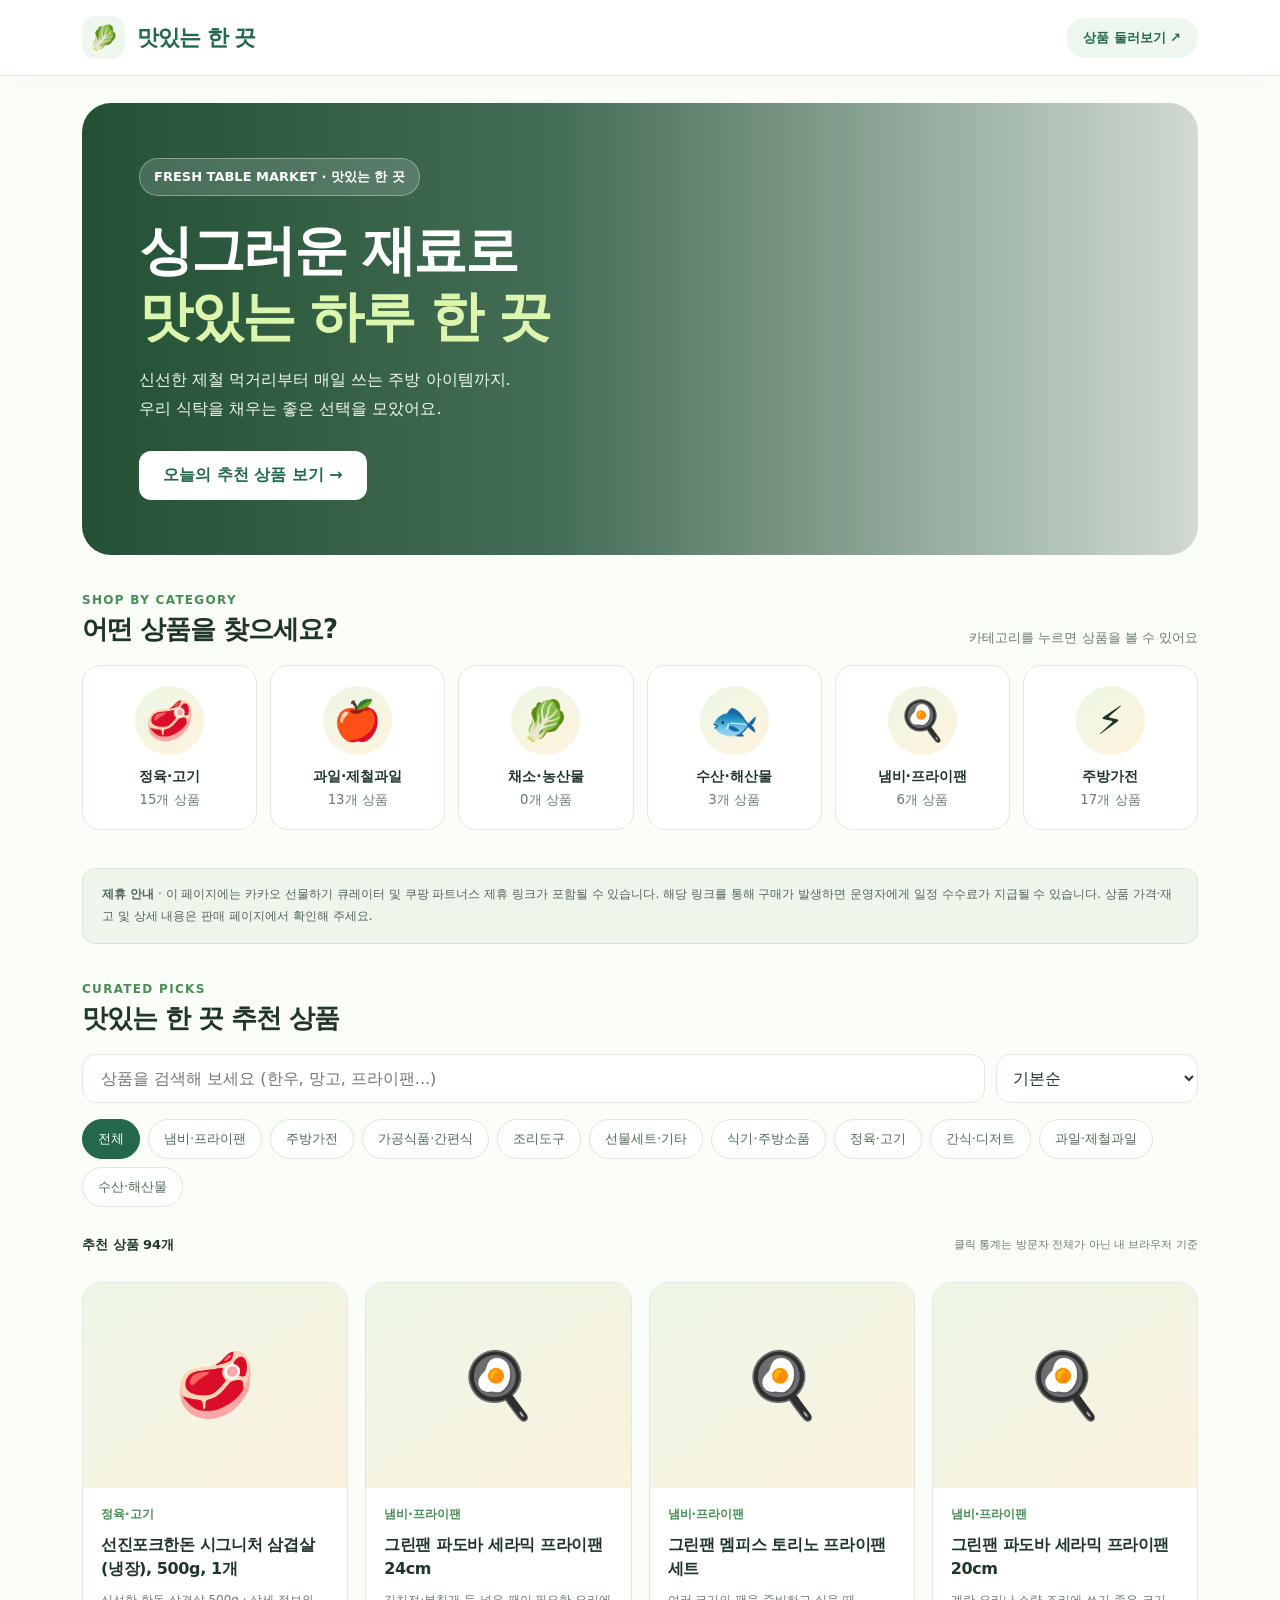
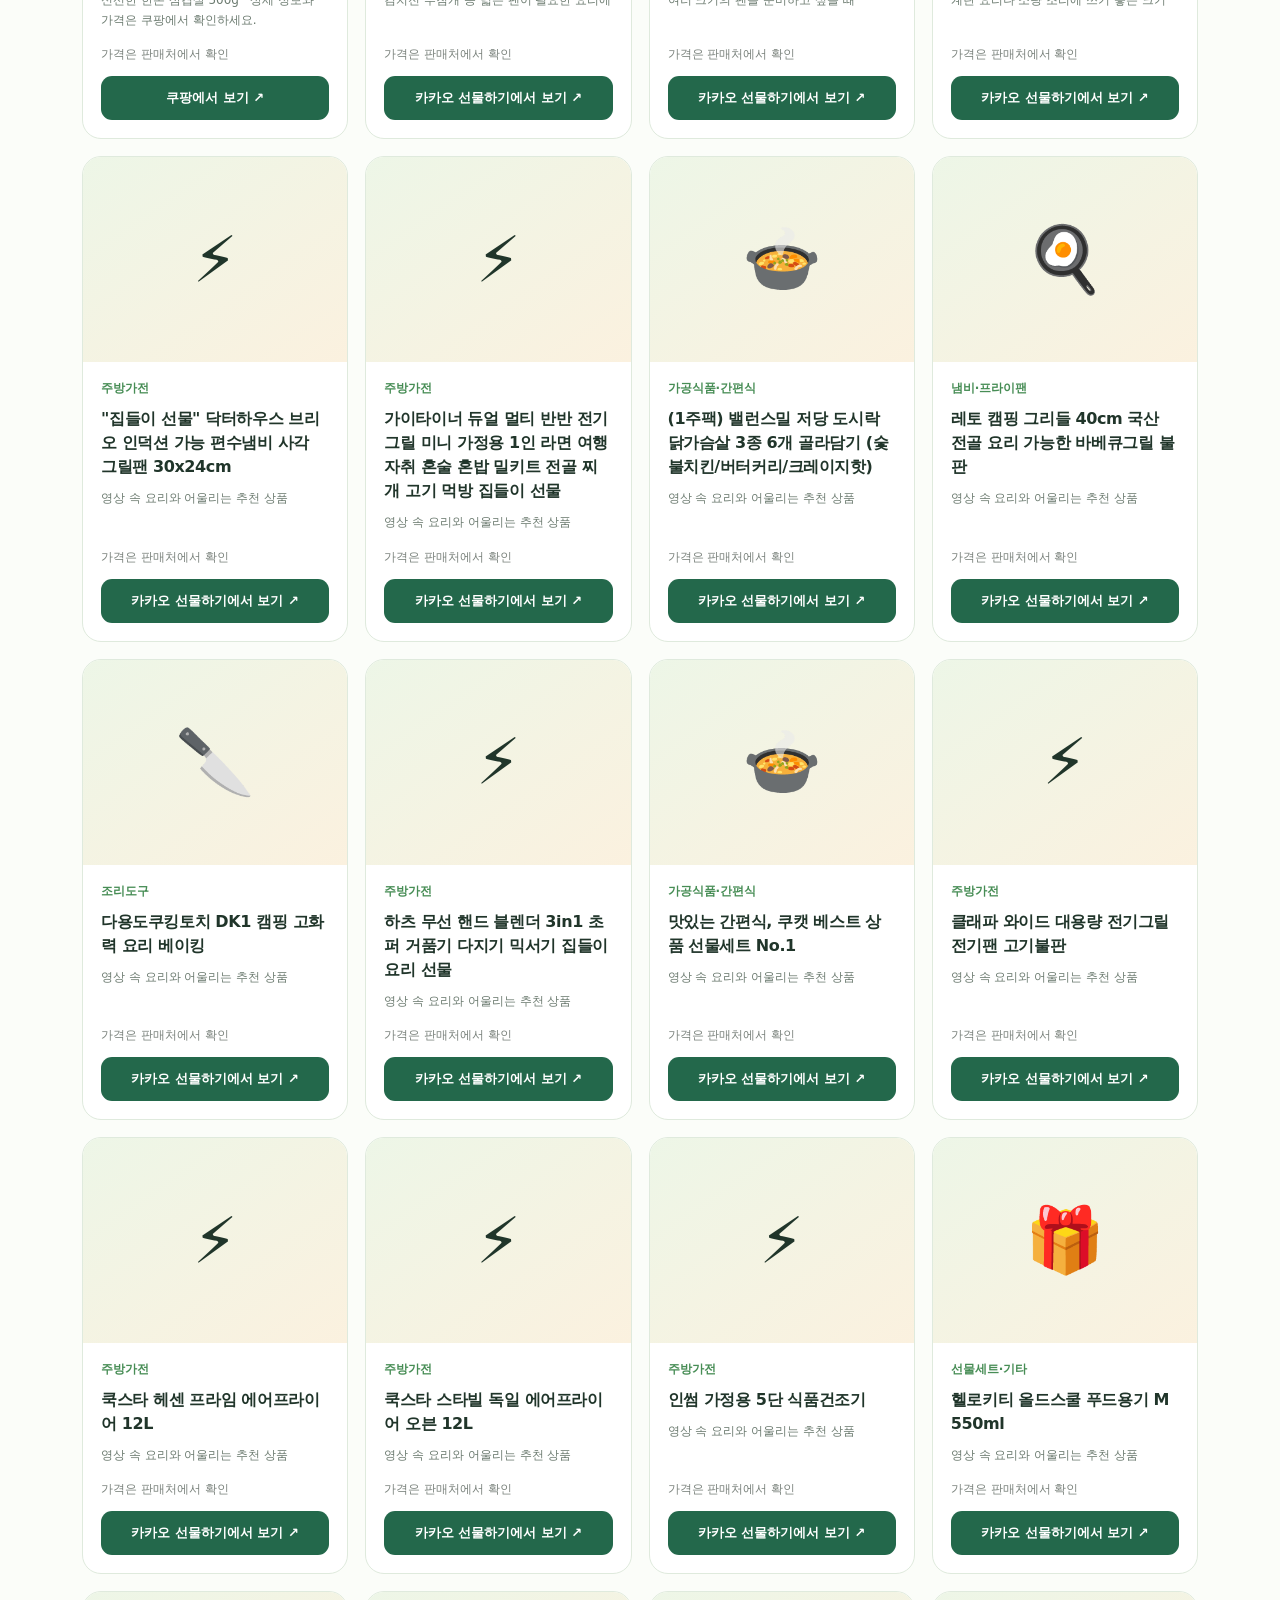
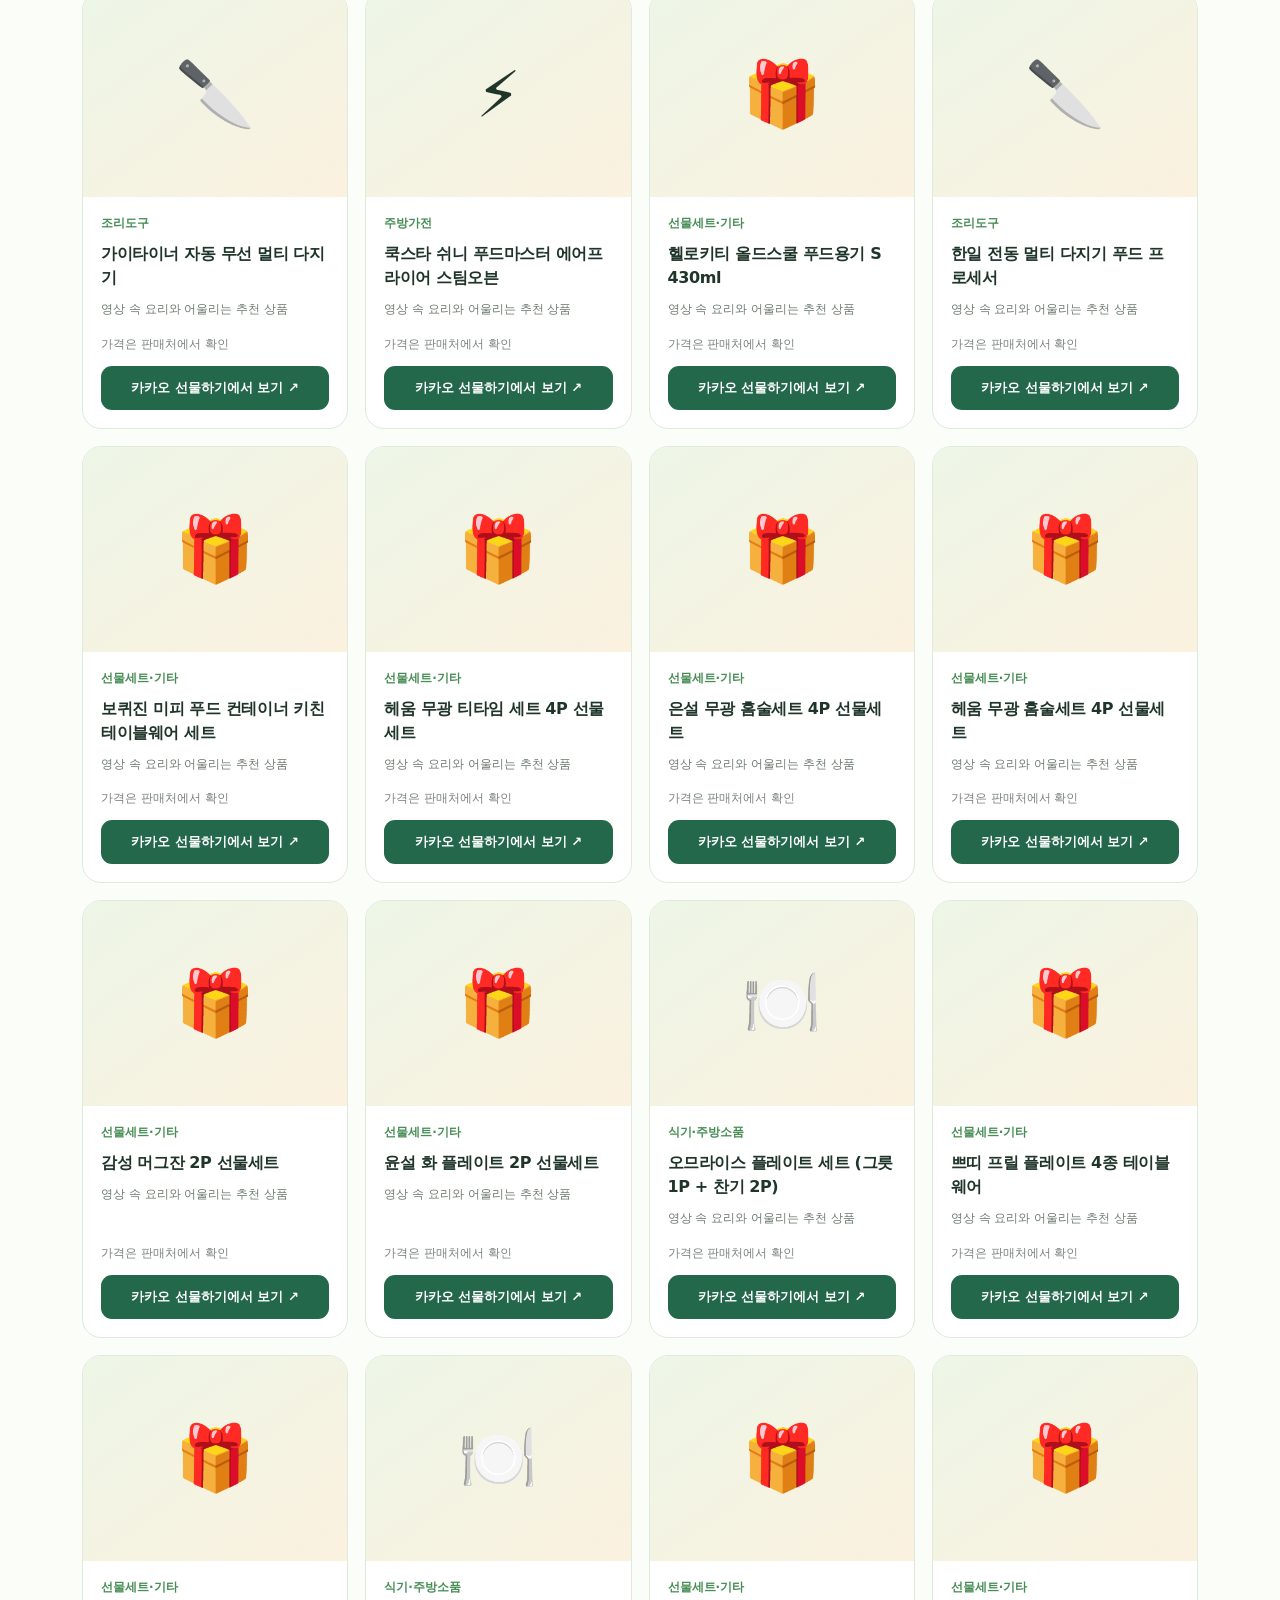
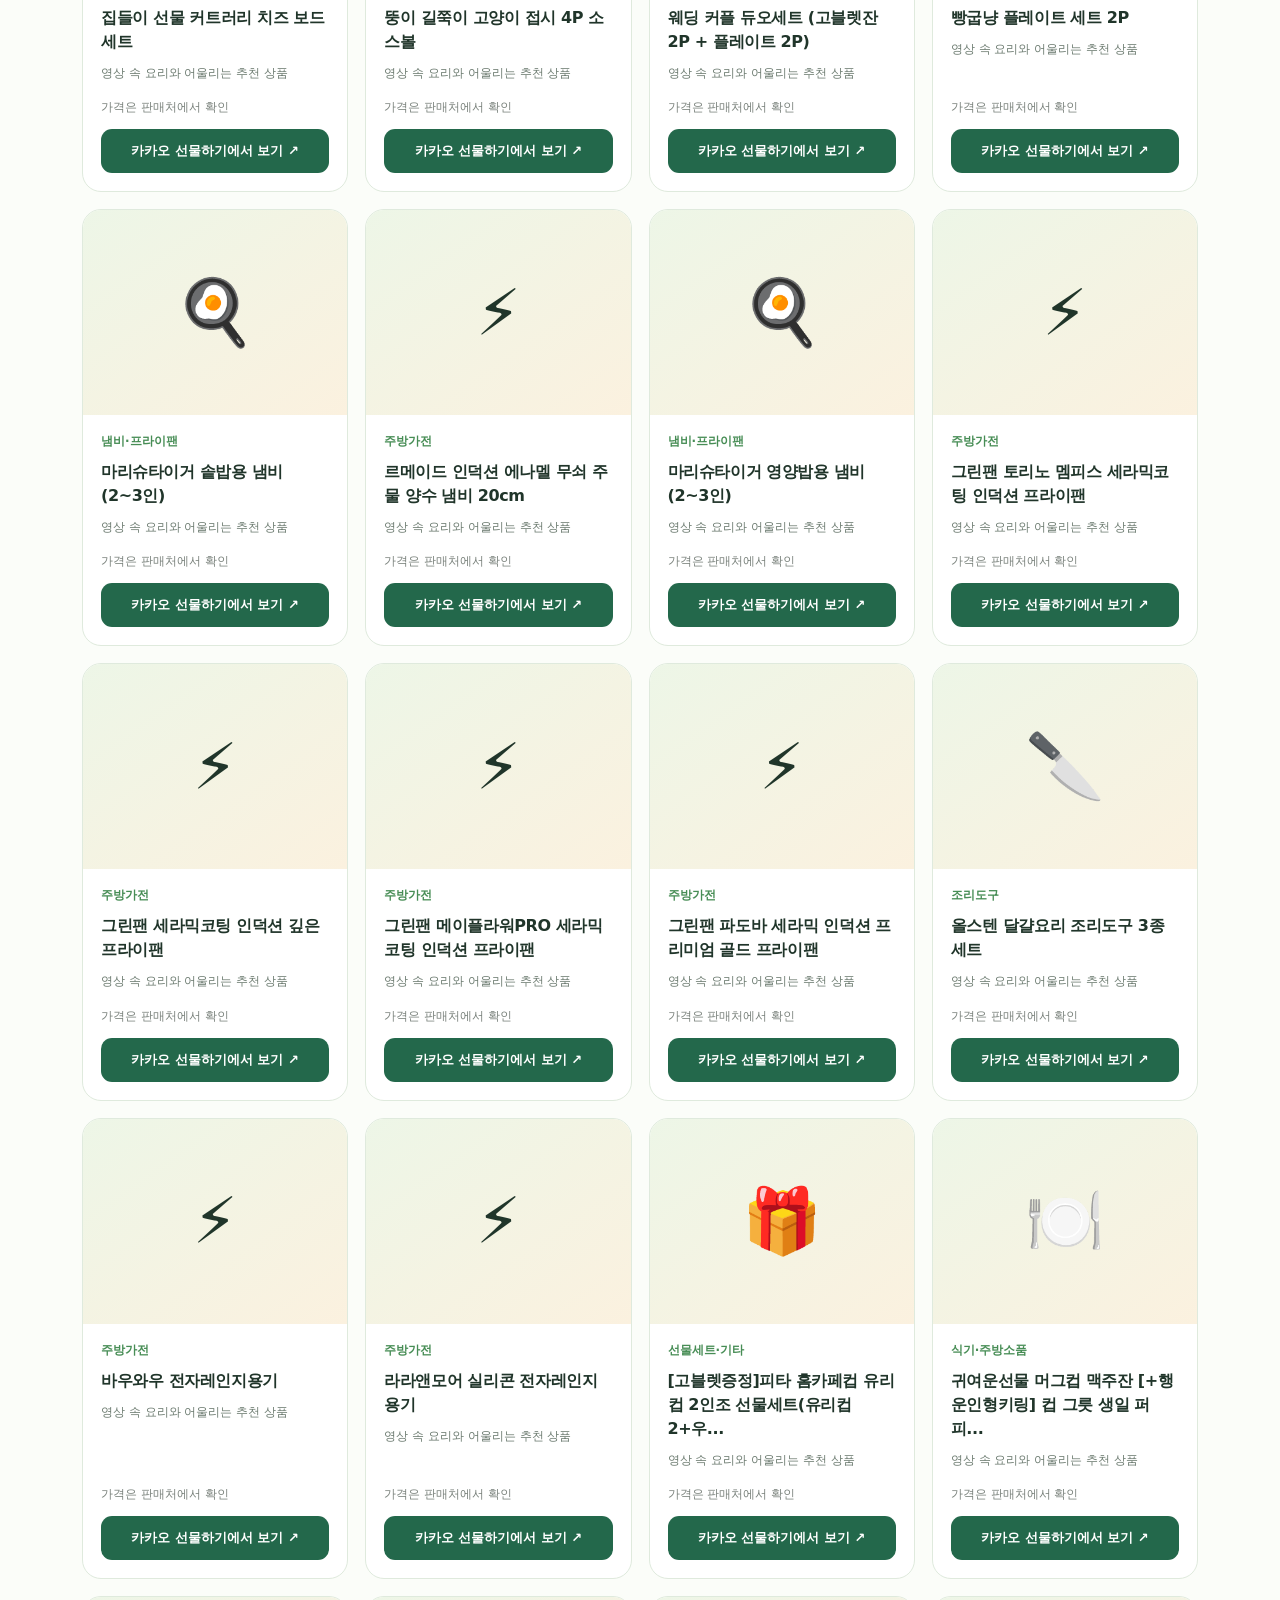
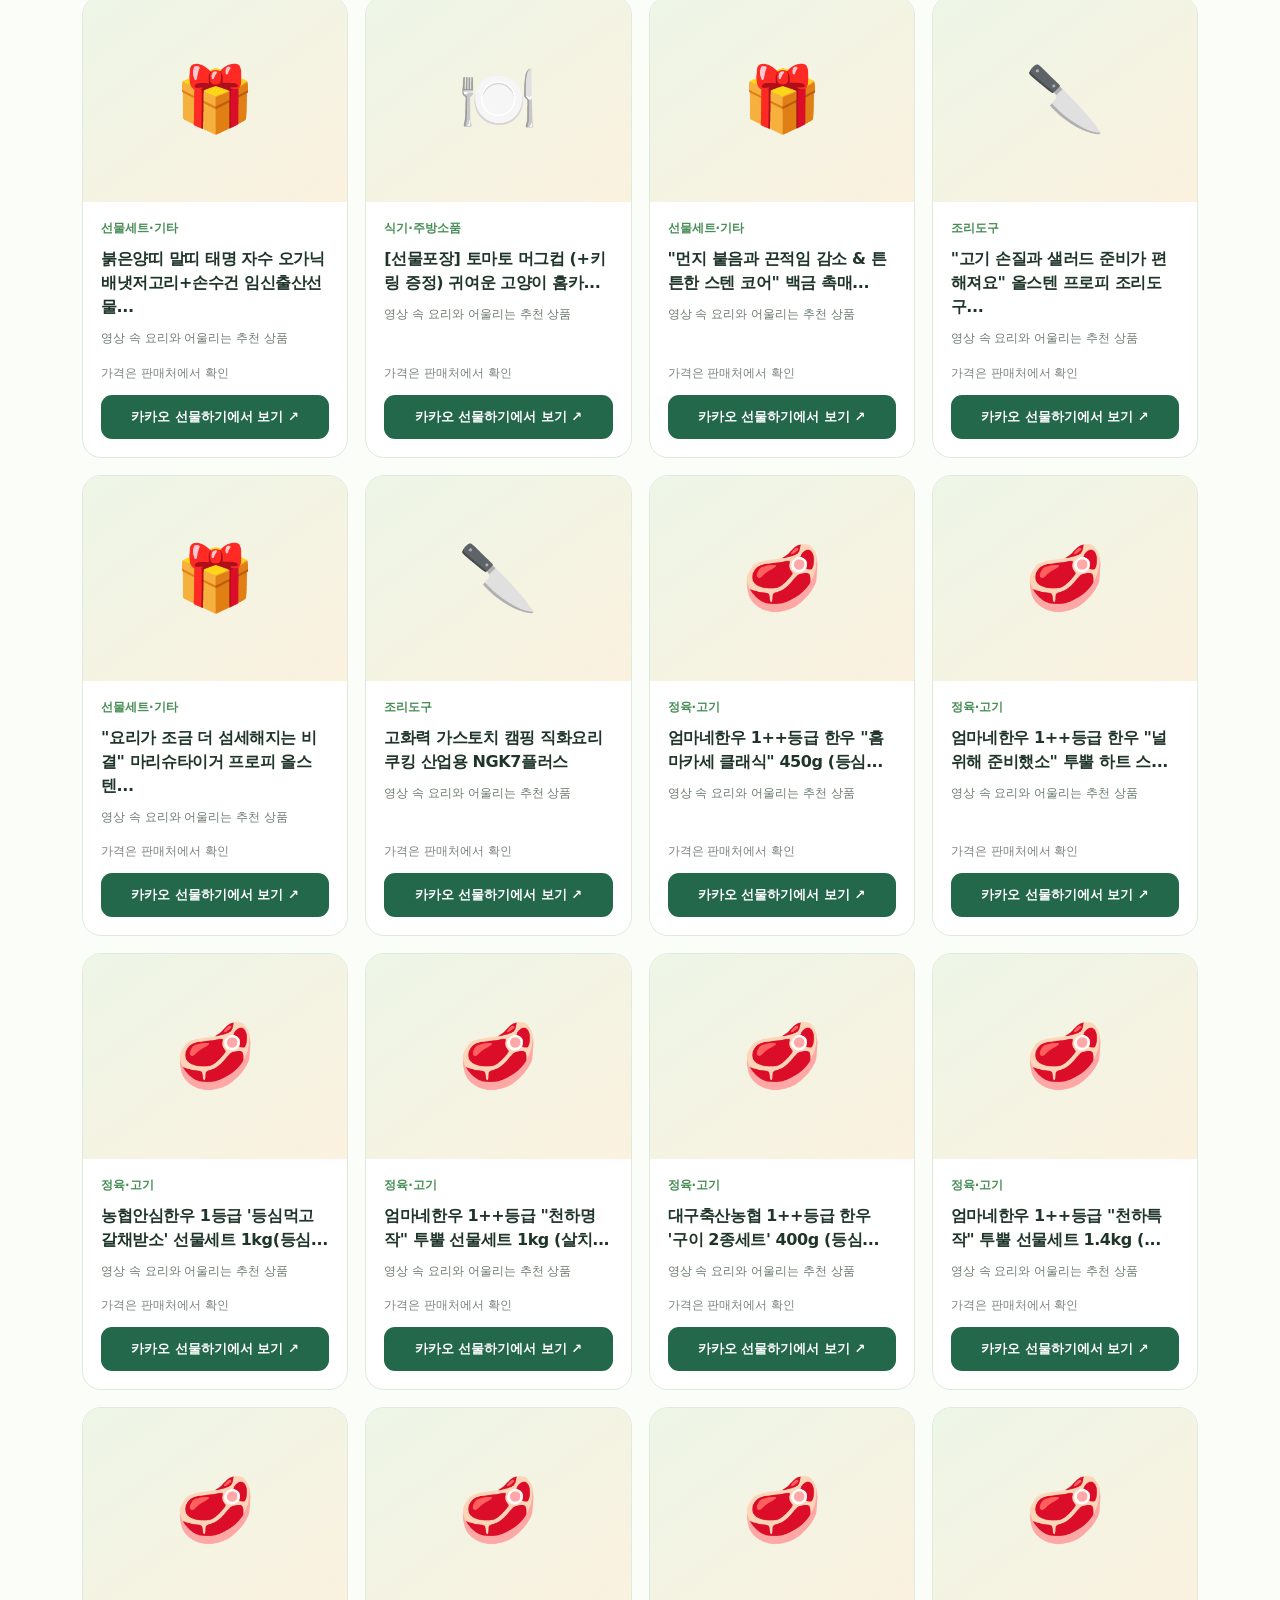
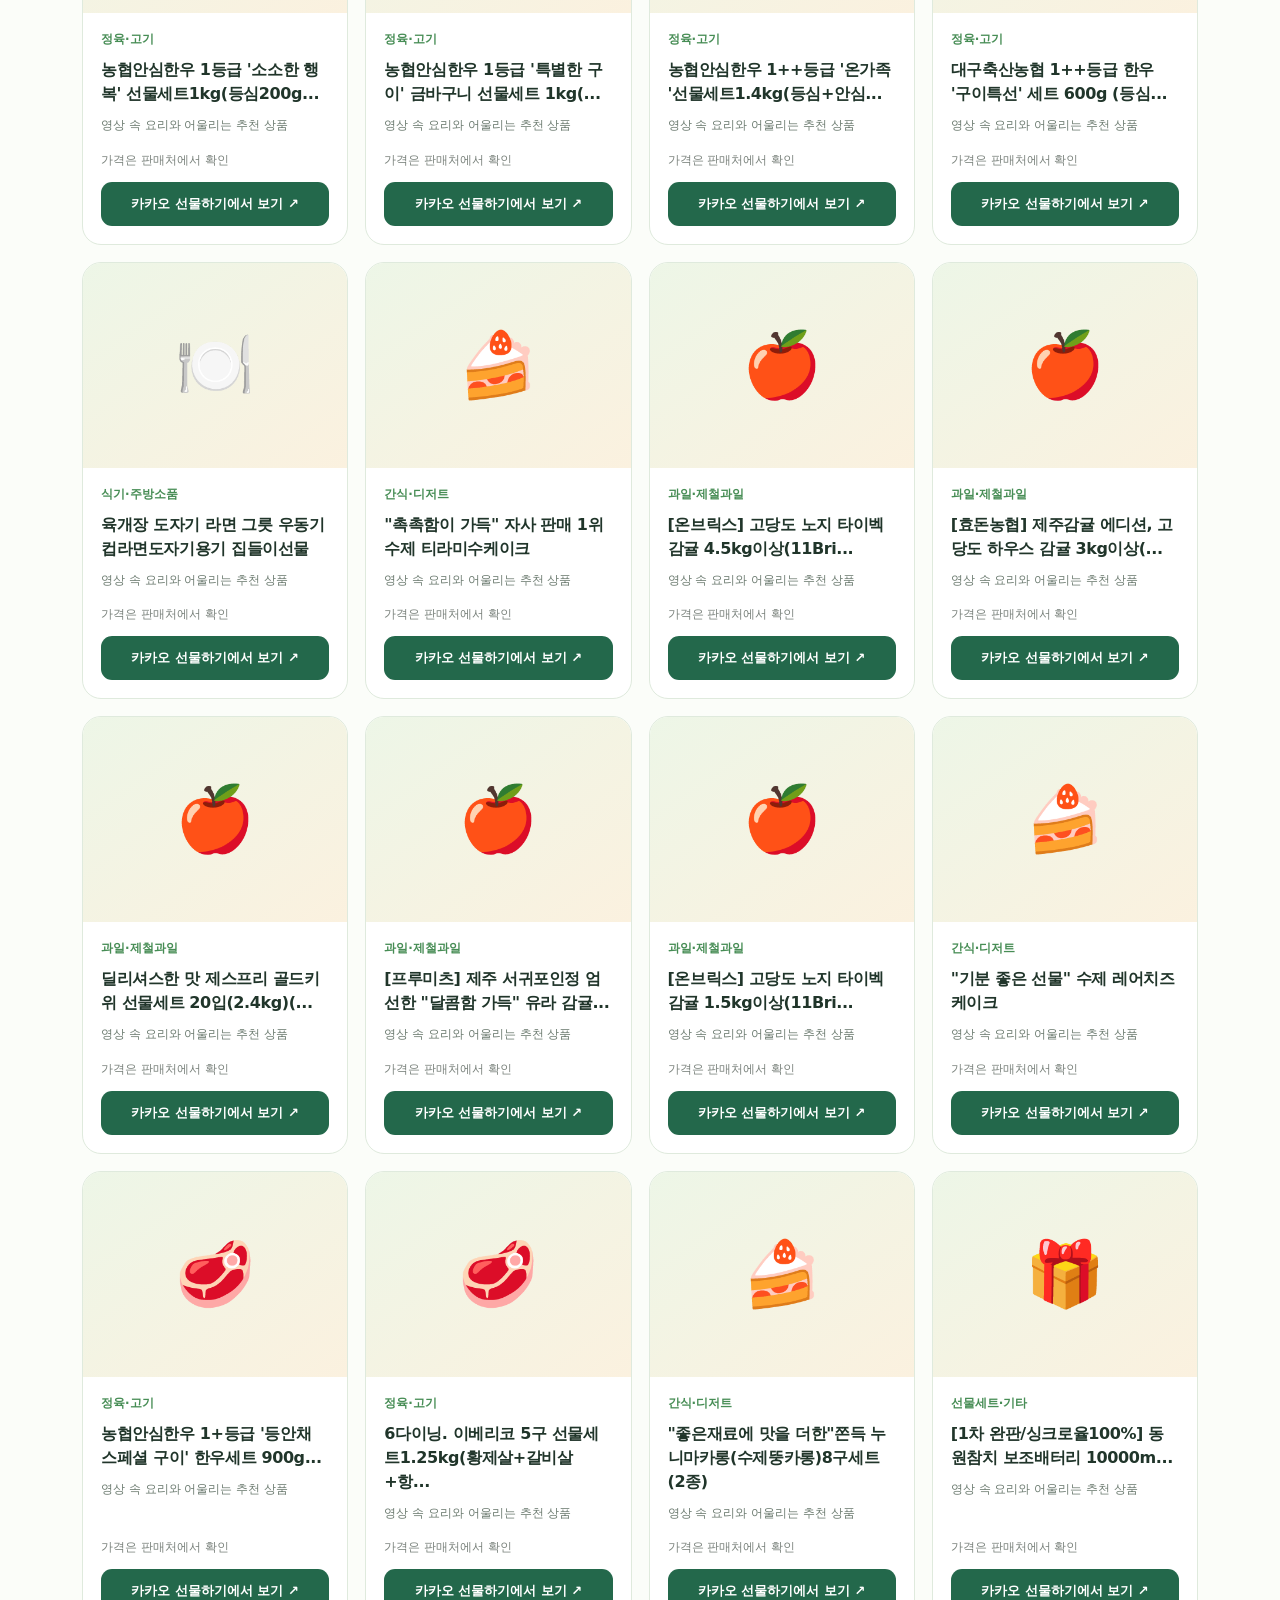
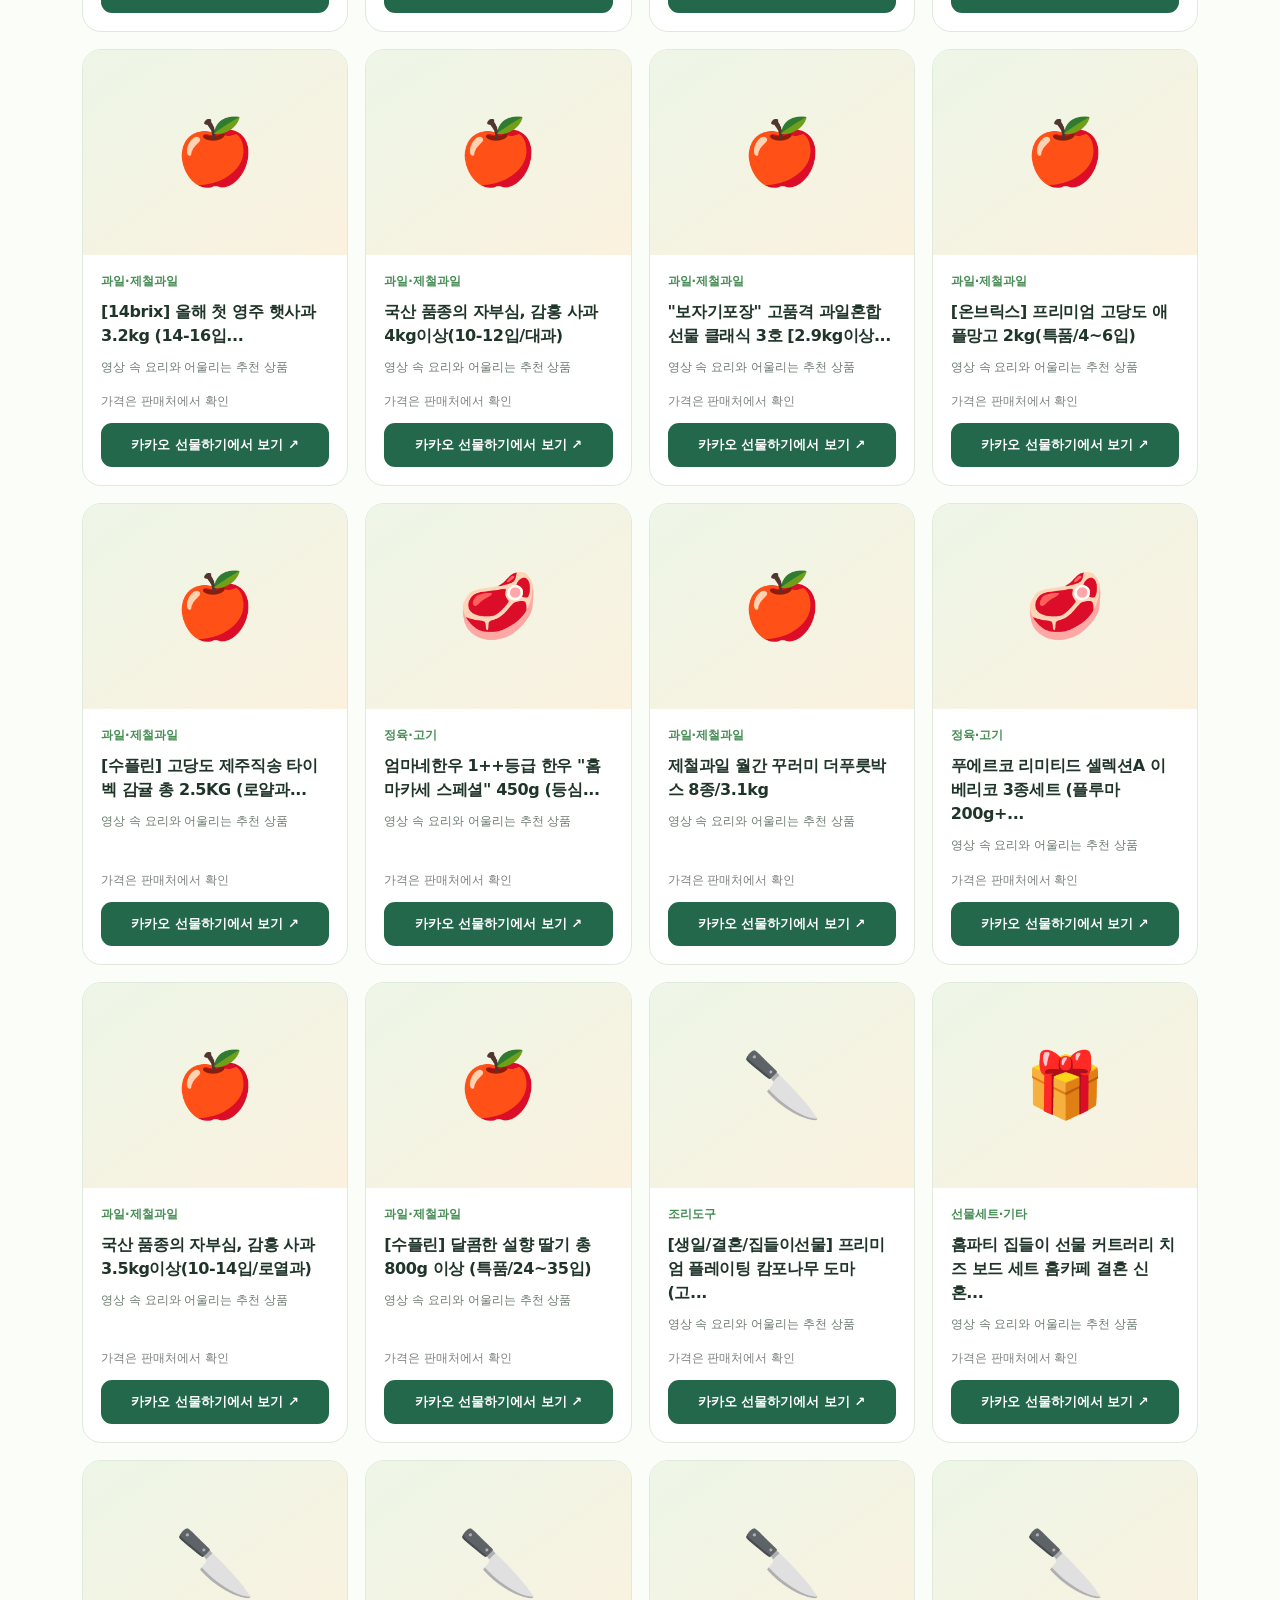
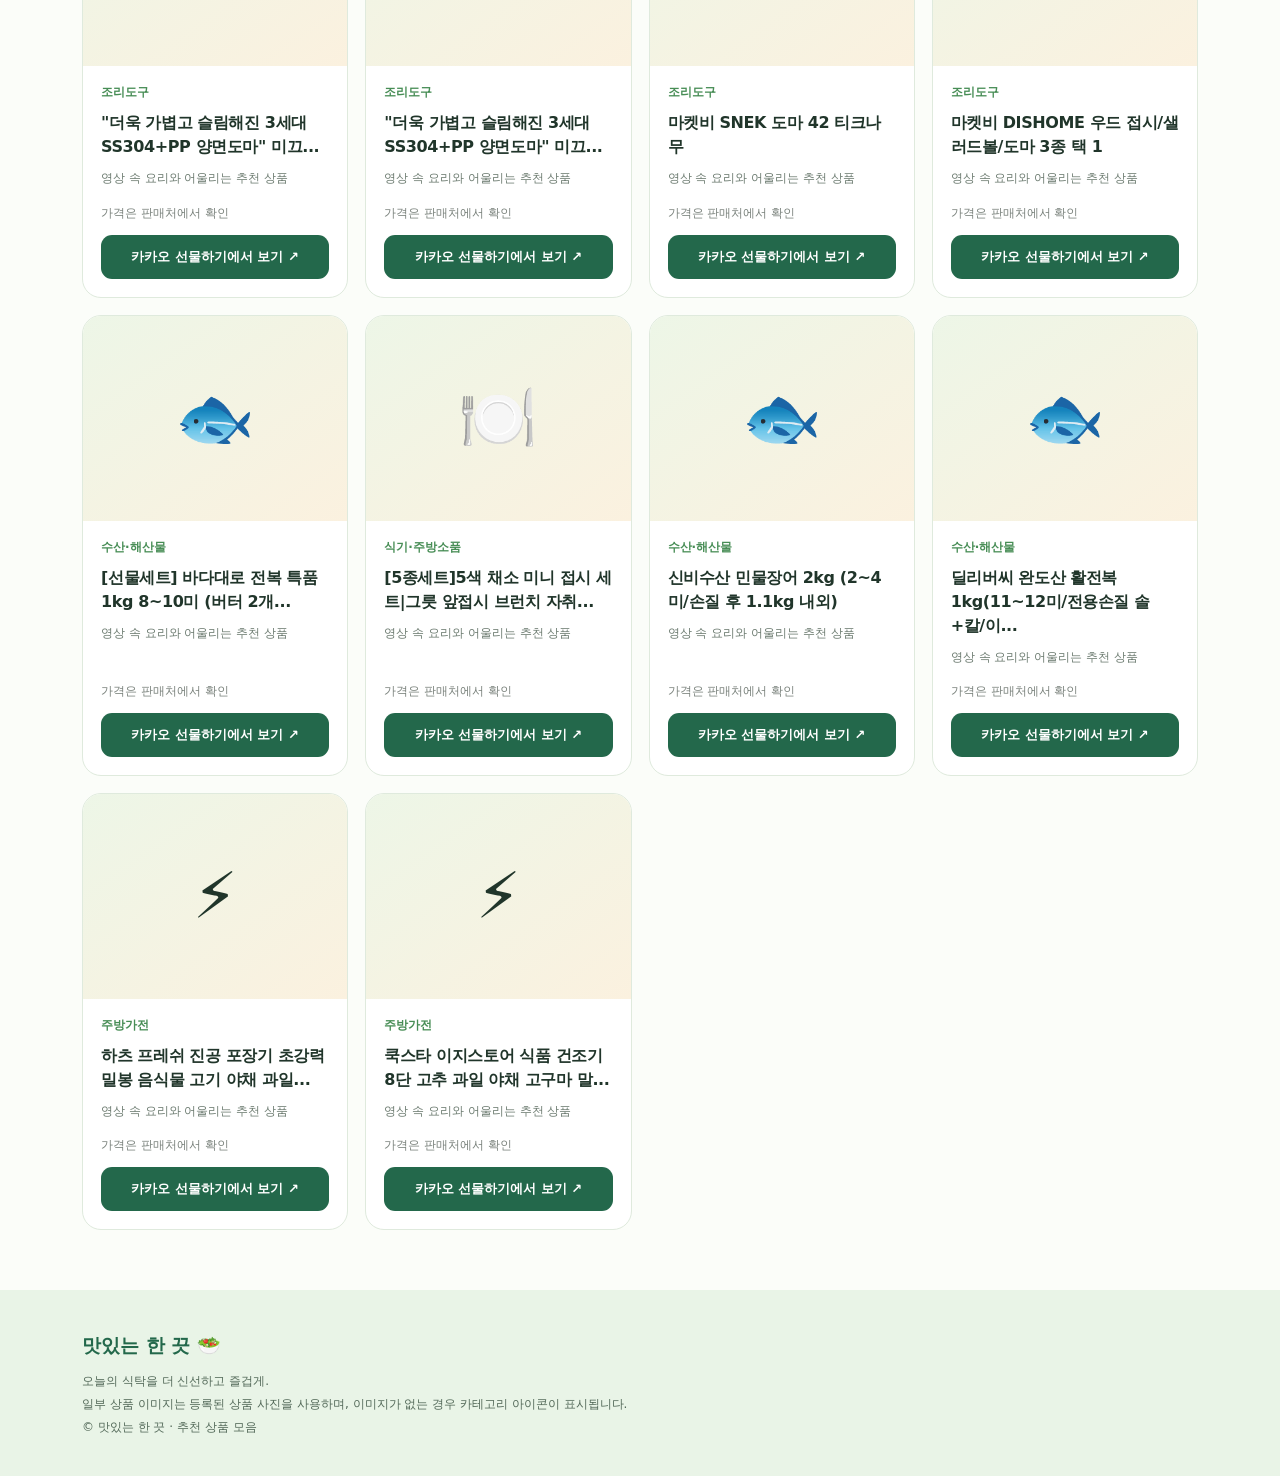
==== commit 03e78994: "Add files via upload" ====
--- a/index.html
+++ b/index.html
@@ -39,7 +39,7 @@
 function isCoupang(p){try{const u=new URL(p.link);return ['link.coupang.com','coupa.ng','coupang.com','www.coupang.com'].includes(u.hostname)}catch(e){return p.provider==='coupang'}}
 function priceHTML(p){const n=Number(p.price);return Number.isInteger(n)&&n>=100 ? `<div class="price">${n.toLocaleString('ko-KR')}원</div>` : '<div class="price-unknown">가격은 판매처에서 확인</div>'}
 function render(){const cats=['전체',...new Set(products.map(categoryOf))];filters.innerHTML='';cats.forEach(c=>{let b=document.createElement('button');b.type='button';b.className='filter'+(active===c?' active':'');b.textContent=c;b.onclick=()=>chooseCat(c);filters.appendChild(b)});
-const search=q.value.trim().toLowerCase();let rows=products.map((p,i)=>({...p,_originalIndex:i})).filter(p=>(active==='전체'||categoryOf(p)===active)&&((String(p.name||'')+' '+String(p.description||'')).toLowerCase().includes(search))&&isAffiliateLink(p.link));if(sort.value==='popular')rows.sort((a,b)=>getClicks(b)-getClicks(a)||a._originalIndex-b._originalIndex);if(sort.value==='recent')rows.sort((a,b)=>b._originalIndex-a._originalIndex);if(sort.value==='price_asc'||sort.value==='price_desc'){const validPrice=p=>{const n=Number(p.price);return Number.isFinite(n)&&n>=100?n:null};const descending=sort.value==='price_desc';rows.sort((a,b)=>{const ap=validPrice(a),bp=validPrice(b);if(ap===null&&bp===null)return a._originalIndex-b._originalIndex;if(ap===null)return 1;if(bp===null)return -1;return (descending?bp-ap:ap-bp)||a._originalIndex-b._originalIndex})}
+const search=q.value.trim().toLowerCase();let rows=products.map((p,i)=>({...p,_originalIndex:i})).filter(p=>(active==='전체'||categoryOf(p)===active)&&((String(p.name||'')+' '+String(p.description||'')).toLowerCase().includes(search))&&isAffiliateLink(p.link));if(sort.value==='original')rows.sort((a,b)=>Number(isCoupang(b))-Number(isCoupang(a))||a._originalIndex-b._originalIndex);if(sort.value==='popular')rows.sort((a,b)=>getClicks(b)-getClicks(a)||a._originalIndex-b._originalIndex);if(sort.value==='recent')rows.sort((a,b)=>b._originalIndex-a._originalIndex);if(sort.value==='price_asc'||sort.value==='price_desc'){const validPrice=p=>{const n=Number(p.price);return Number.isFinite(n)&&n>=100?n:null};const descending=sort.value==='price_desc';rows.sort((a,b)=>{const ap=validPrice(a),bp=validPrice(b);if(ap===null&&bp===null)return a._originalIndex-b._originalIndex;if(ap===null)return 1;if(bp===null)return -1;return (descending?bp-ap:ap-bp)||a._originalIndex-b._originalIndex})}
 sortnote.textContent=sort.value==='popular'?'현재 브라우저의 클릭 횟수 기준':'최근 등록순은 파일에 추가된 순서 기준';if(sort.value==='original')sortnote.textContent='클릭 통계는 방문자 전체가 아닌 내 브라우저 기준';if(sort.value==='price_asc'||sort.value==='price_desc')sortnote.textContent='가격 확인 상품 먼저 표시 · 가격 미확인 상품은 맨 아래';count.textContent=`추천 상품 ${rows.length}개`;grid.innerHTML='';if(!rows.length){grid.innerHTML='<p class="empty">해당하는 상품이 아직 없어요. 다른 카테고리를 확인해 주세요.</p>';return}
 rows.forEach((p,i)=>{let a=document.createElement('article');a.className='item';let art=document.createElement('div');art.className='art';if(p.image&&/^https:\/\//.test(p.image)){let img=document.createElement('img');img.src=p.image;img.alt=p.name||'상품 이미지';img.loading='lazy';img.onerror=()=>{img.remove();art.textContent=emojiOf(categoryOf(p))};art.appendChild(img)}else{art.textContent=emojiOf(categoryOf(p));art.setAttribute('aria-label','상품 이미지 미등록')}a.appendChild(art);let body=document.createElement('div');body.className='body';if(sort.value==='popular'&&getClicks(p)>0&&i<10){let rank=document.createElement('div');rank.className='rank';rank.textContent=`내 클릭 ${i+1}위 · ${getClicks(p)}회`;body.appendChild(rank)}body.insertAdjacentHTML('beforeend',`<div class="cat">${escapeHTML(categoryOf(p))}</div><h3 class="name">${escapeHTML(p.name)}</h3><p class="desc">${escapeHTML(p.description||'')}</p>${priceHTML(p)}`);let link=document.createElement('a');link.className='buy';link.href=p.link;link.target='_blank';link.rel='noopener noreferrer sponsored';link.textContent=isCoupang(p)?'쿠팡에서 보기 ↗':'카카오 선물하기에서 보기 ↗';link.addEventListener('click',()=>saveClick(p));body.appendChild(link);a.appendChild(body);grid.appendChild(a)})}
 fetch('./products.json',{cache:'no-store'}).then(r=>{if(!r.ok)throw Error('fetch');return r.json()}).then(d=>{products=Array.isArray(d)?d:[];renderFeatured();render()}).catch(()=>{grid.innerHTML='<p class="empty">상품 정보를 읽지 못했습니다. 기존 products.json 파일이 같은 폴더에 있는지 확인해 주세요.</p>';count.textContent=''});q.addEventListener('input',render);sort.addEventListener('change',render);
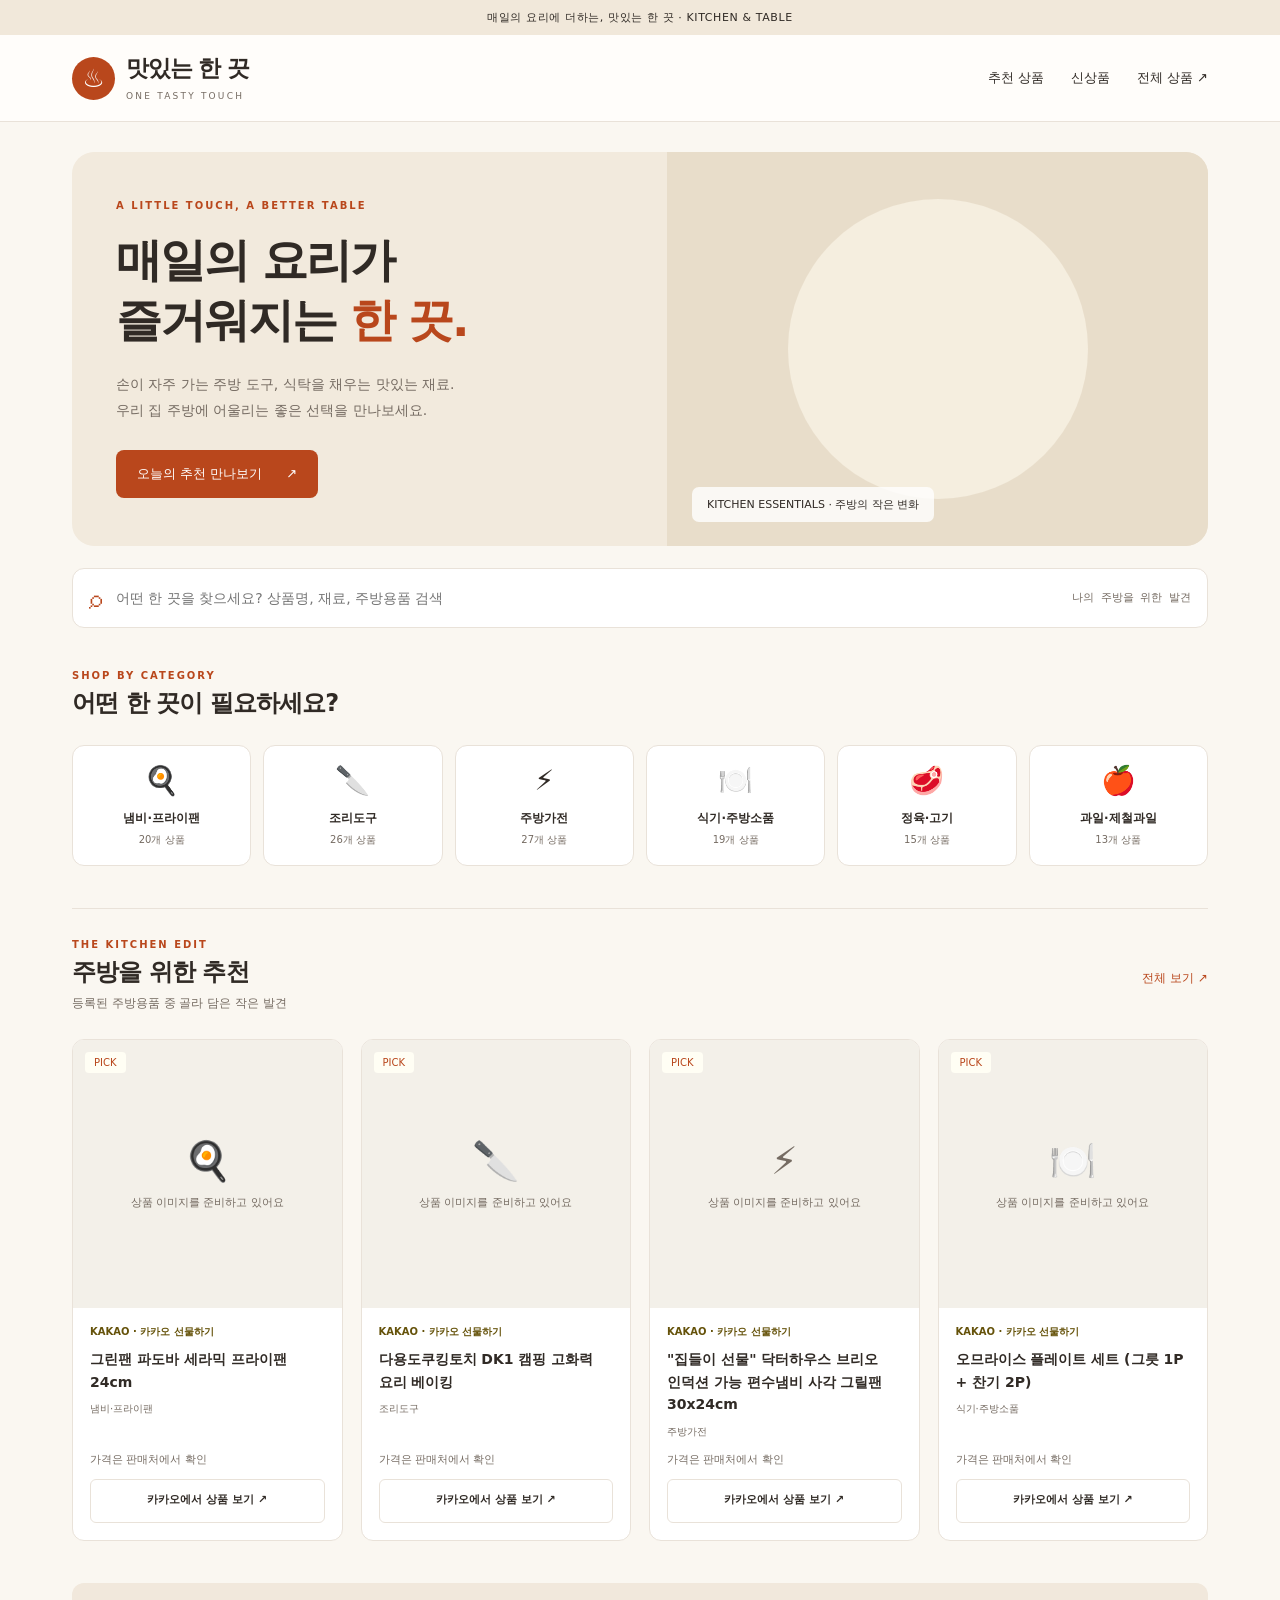
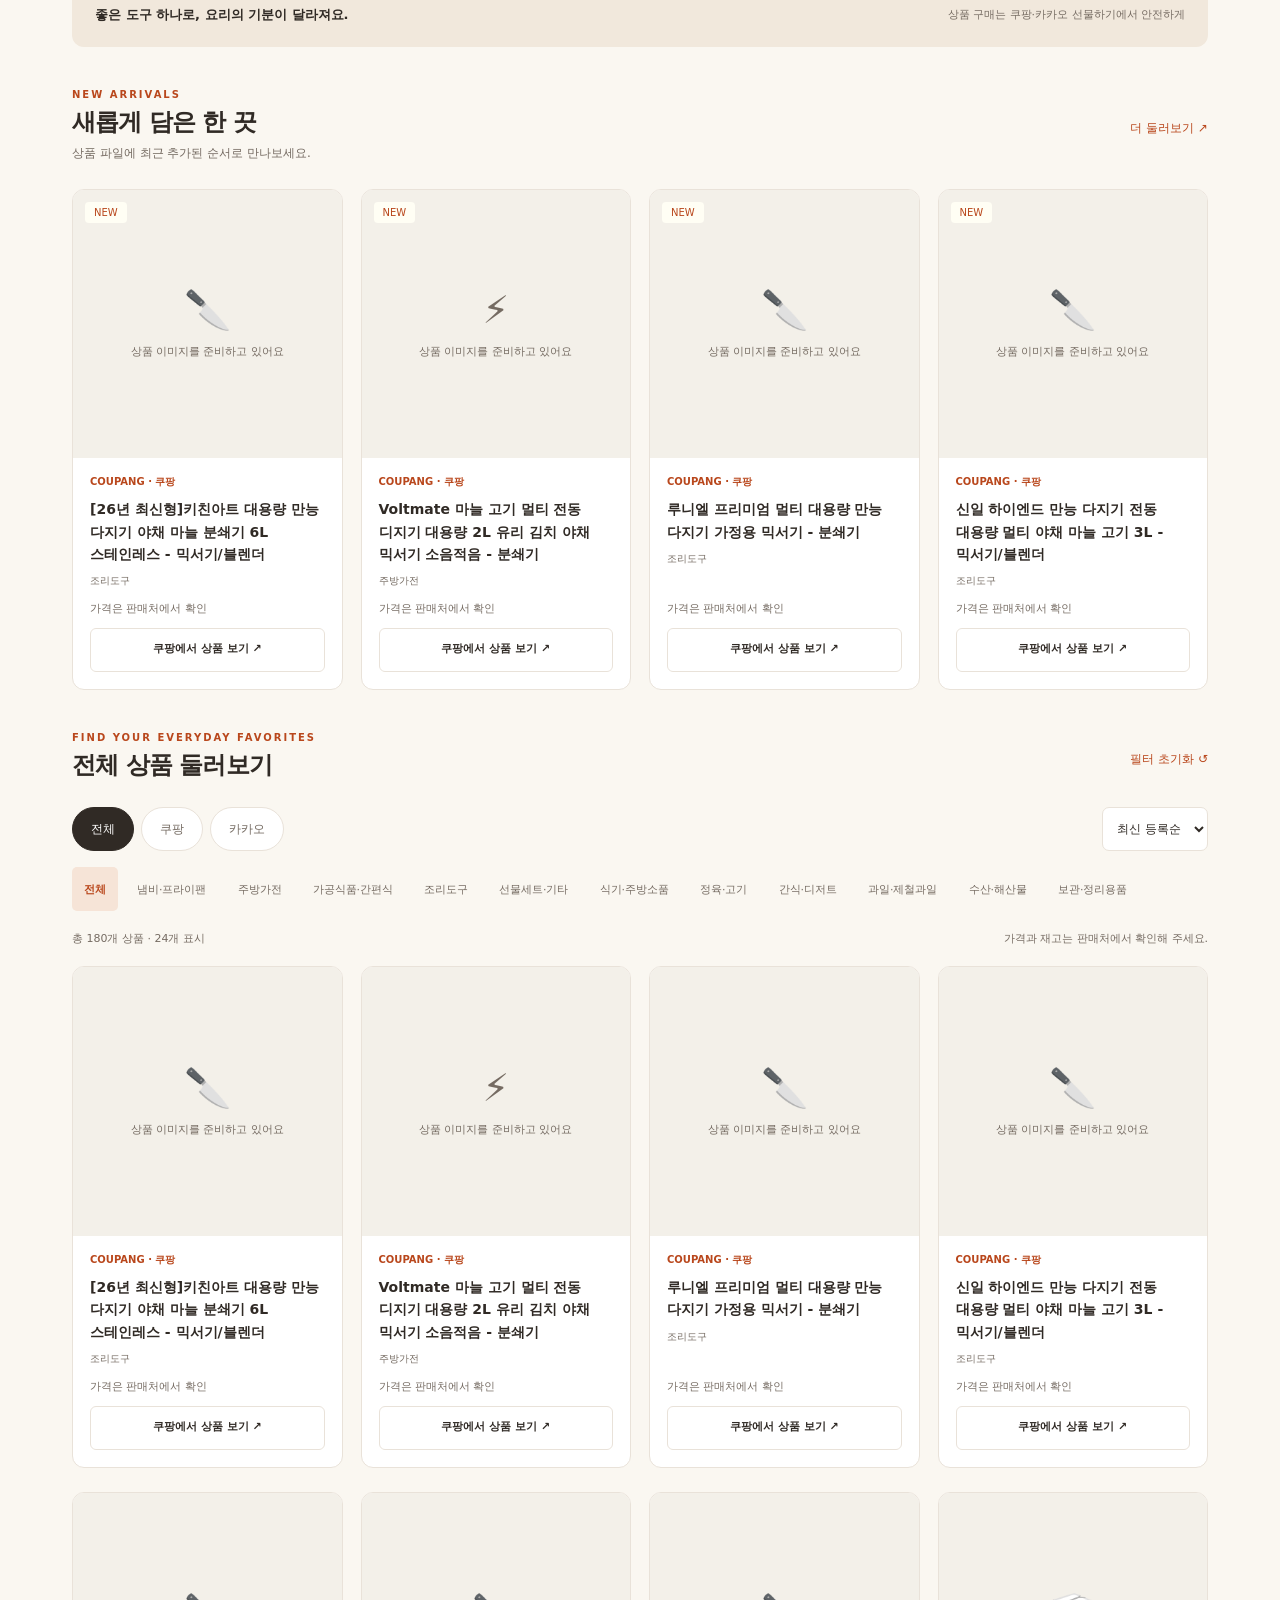
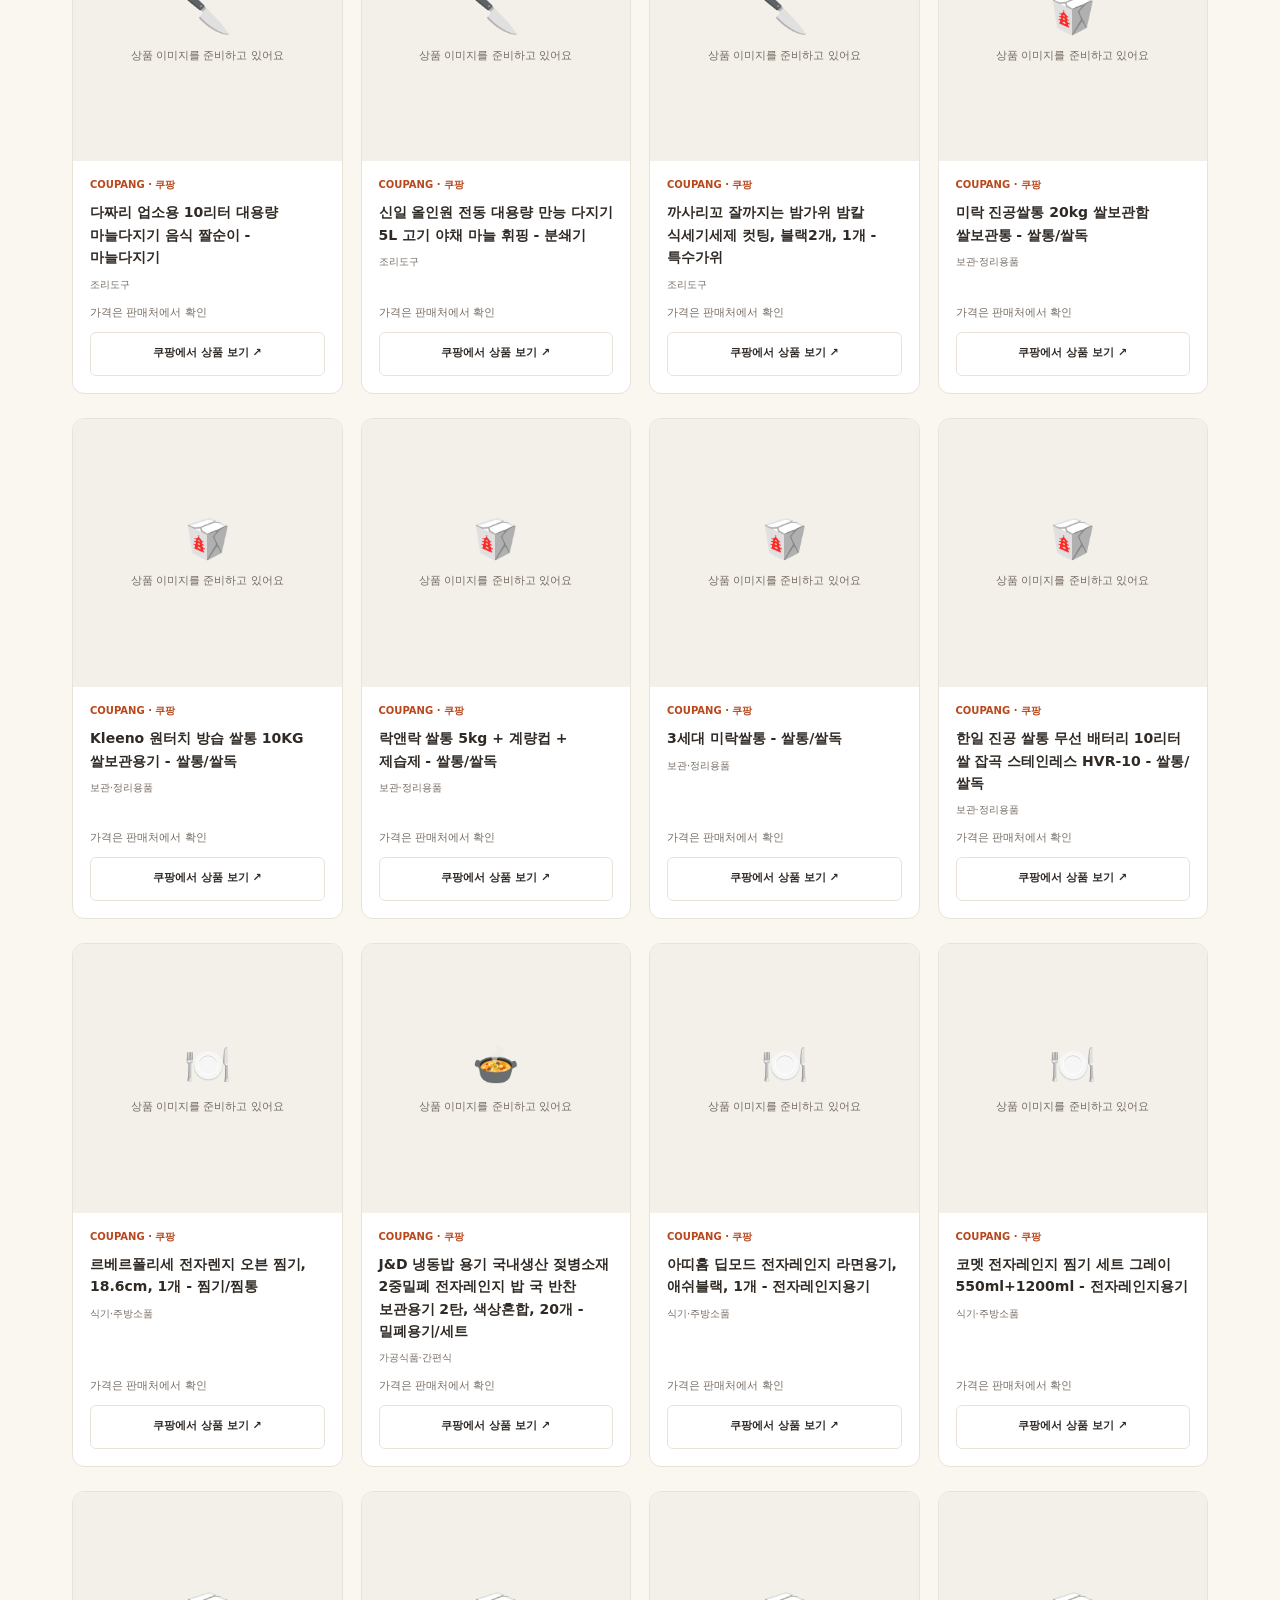
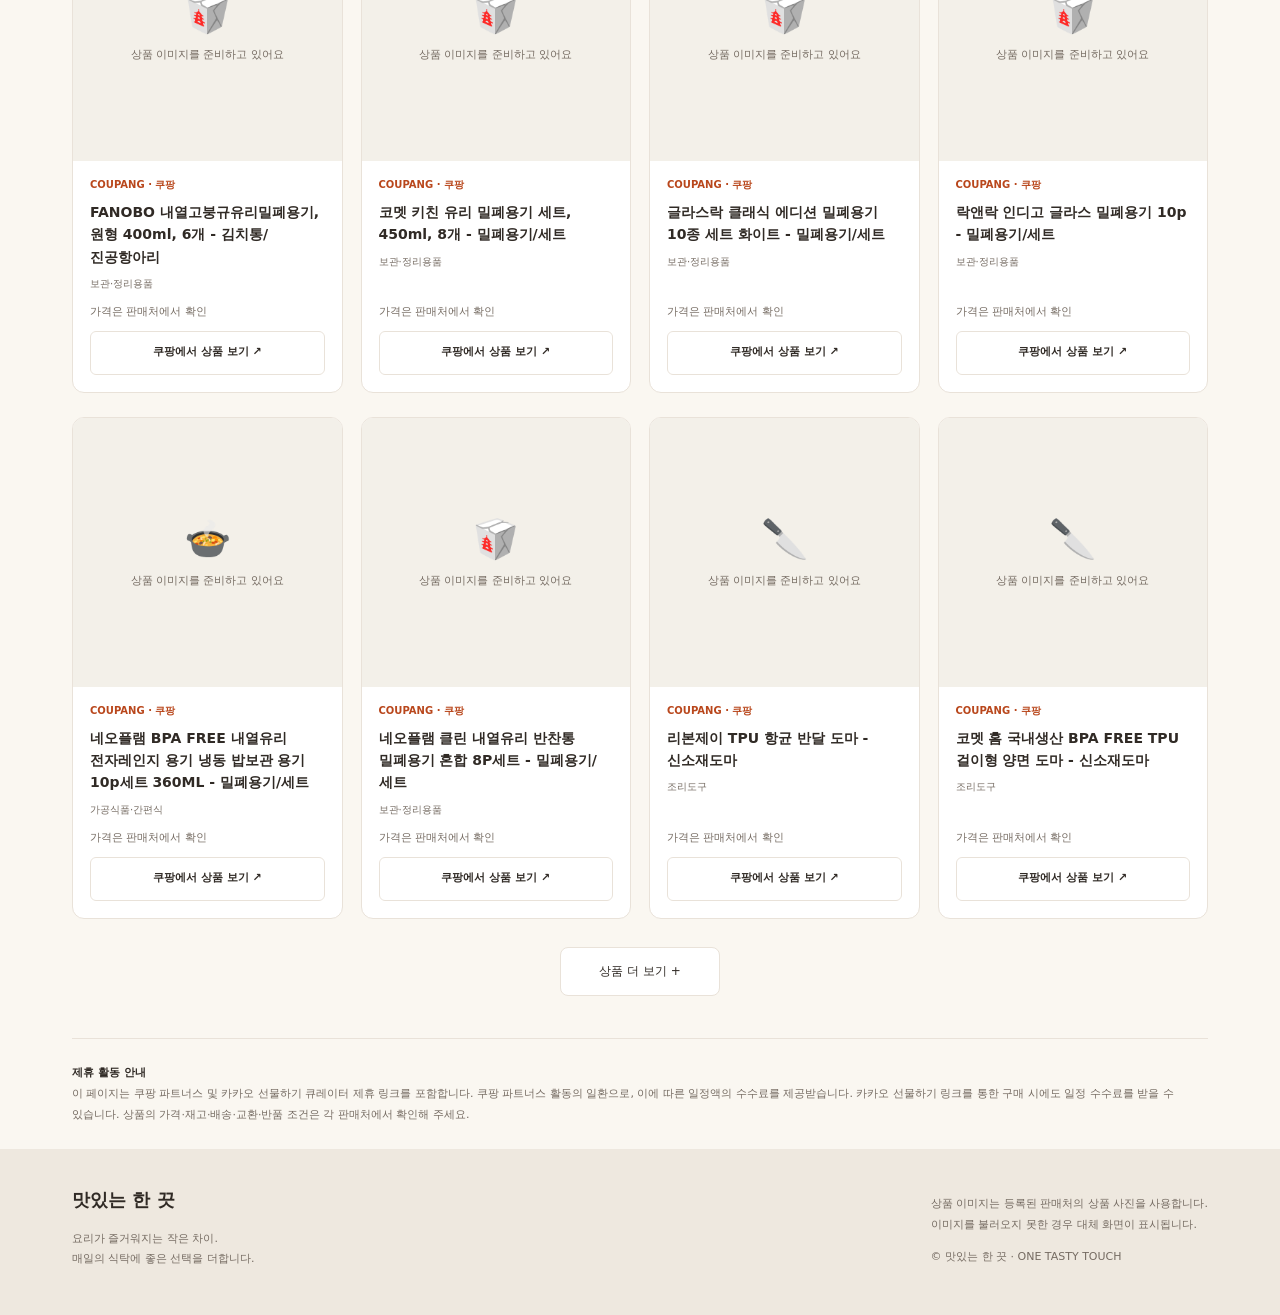
==== commit 52cbc73a: "Publish approved shop preview (four public files only)" ====
--- a/index.html
+++ b/index.html
@@ -1,46 +1,13 @@
-<!doctype html><html lang="ko"><head><meta charset="utf-8"><meta name="viewport" content="width=device-width, initial-scale=1"><meta name="theme-color" content="#f1f8ed"><meta name="description" content="맛있는 한 끗이 고른 신선한 식재료와 주방 아이템"><title>맛있는 한 끗 | 싱그러운 식탁 마켓</title>
-<style>
-:root{--forest:#23684b;--leaf:#478d55;--mint:#edf7ed;--ink:#20352a;--sub:#6c7b70;--line:#dfeadd;--cream:#fbfdf9}*{box-sizing:border-box}html{scroll-behavior:smooth}body{margin:0;font-family:system-ui,-apple-system,'Apple SD Gothic Neo','Malgun Gothic',sans-serif;color:var(--ink);background:var(--cream)}button,input,select{font:inherit}.wrap{max-width:1160px;margin:0 auto;padding:0 22px}a{text-decoration:none}header{background:#fff;border-bottom:1px solid var(--line);position:sticky;top:0;z-index:10;box-shadow:0 3px 20px #1d563808}.top{height:75px;display:flex;justify-content:space-between;align-items:center;gap:12px}.brand{display:flex;align-items:center;gap:12px;color:var(--forest)}.brand-icon{width:43px;height:43px;background:var(--mint);border-radius:14px;display:grid;place-items:center;font-size:24px}.logo{font-size:22px;font-weight:900;letter-spacing:-1px}.micro{color:var(--sub);font-size:12px}.toplink{background:var(--mint);padding:11px 17px;border-radius:100px;color:var(--forest);font-weight:800;font-size:13px}.hero{margin:27px 0 25px;min-height:360px;overflow:hidden;border-radius:29px;background:linear-gradient(90deg,rgba(14,63,34,.91) 0%,rgba(18,70,40,.79) 42%,rgba(17,59,38,.18) 100%),url('https://images.unsplash.com/photo-1543362906-acfc16c67564?auto=format&fit=crop&w=1600&q=85') center/cover;display:flex;align-items:center;padding:55px 57px;color:#fff}.hero-content{max-width:570px}.hero-kicker{display:inline-block;padding:9px 14px;border-radius:100px;background:#ffffff28;border:1px solid #ffffff55;font-size:13px;font-weight:800}.hero h1{font-size:clamp(32px,4.7vw,54px);letter-spacing:-2.4px;line-height:1.22;margin:22px 0 15px}.hero h1 em{font-style:normal;color:#dcf6ae}.hero p{font-size:16px;line-height:1.8;color:#f2f8ed;margin-bottom:28px}.hero-btn{display:inline-block;background:#fff;color:var(--forest);font-weight:900;padding:14px 24px;border-radius:12px}.section{margin:38px 0}.section-head{display:flex;justify-content:space-between;align-items:end;gap:14px;margin-bottom:18px}.eyebrow{color:var(--leaf);font-size:12px;font-weight:900;letter-spacing:1.3px}.section h2{font-size:26px;letter-spacing:-1px;margin:5px 0 0}.section-sub{color:var(--sub);font-size:13px}.categories{display:grid;grid-template-columns:repeat(6,minmax(0,1fr));gap:13px}.category-tile{border:1px solid var(--line);background:#fff;border-radius:18px;text-align:center;padding:20px 8px;cursor:pointer;transition:.18s;color:var(--ink)}.category-tile:hover,.category-tile:focus-visible{border-color:#88b990;transform:translateY(-3px);box-shadow:0 9px 20px #22684312}.category-tile .pic{width:69px;height:69px;margin:auto auto 13px;display:grid;place-items:center;background:linear-gradient(145deg,#ecf7e6,#fff3dd);font-size:39px;border-radius:50%}.category-tile strong{display:block;font-size:14px}.category-tile small{display:block;color:var(--sub);margin-top:5px}.notice{margin:28px 0;padding:15px 19px;background:#eef6eb;border:1px solid #d7e8d4;border-radius:13px;color:#536458;font-size:12px;line-height:1.8}.toolbar{display:flex;flex-wrap:wrap;gap:11px;margin-bottom:16px}.toolbar input{flex:1;min-width:190px;background:#fff;border:1px solid var(--line);padding:14px 18px;border-radius:14px;outline:none}.toolbar input:focus{border-color:var(--forest)}.sort{border:1px solid var(--line);border-radius:14px;background:#fff;color:var(--ink);padding:12px}.filters{display:flex;flex-wrap:wrap;gap:8px;margin-bottom:16px}.filter{border:1px solid #d9e8d9;background:#fff;color:#526a58;border-radius:100px;padding:10px 15px;font-size:13px;cursor:pointer}.filter.active{background:var(--forest);border-color:var(--forest);color:#fff}.listmeta{display:flex;justify-content:space-between;gap:12px;align-items:center;margin:15px 0}.count{font-size:13px;font-weight:800}.sortnote{font-size:11px;color:var(--sub);text-align:right}.grid{display:grid;grid-template-columns:repeat(4,minmax(0,1fr));gap:17px}.item{background:#fff;border:1px solid var(--line);border-radius:19px;overflow:hidden;display:flex;flex-direction:column;transition:.2s}.item:hover{transform:translateY(-3px);box-shadow:0 12px 28px #24593813}.art{height:205px;background:linear-gradient(145deg,#edf6e7,#fbf1df);display:grid;place-items:center;font-size:64px;overflow:hidden}.art img{width:100%;height:100%;object-fit:cover}.body{padding:18px;display:flex;flex-direction:column;flex:1}.cat{color:var(--leaf);font-size:12px;font-weight:900}.name{font-size:16px;line-height:1.5;letter-spacing:-.4px;margin:10px 0 9px}.desc{font-size:12px;color:var(--sub);line-height:1.7;flex:1;margin:0 0 16px}.price{font-size:21px;font-weight:900;color:#1c7049;margin:0 0 13px}.price-unknown{font-size:12px;color:#7a827c;margin:0 0 13px}.buy{display:block;background:var(--forest);text-align:center;color:white;padding:13px;border-radius:11px;font-size:13px;font-weight:900}.buy:hover{background:#184d37}.rank{display:inline-block;align-self:start;background:#ecf5e8;border-radius:8px;padding:5px 8px;color:var(--forest);font-size:11px;font-weight:800;margin-bottom:7px}.empty{grid-column:1/-1;padding:48px;text-align:center;border:1px dashed var(--line);background:#fff;border-radius:17px;color:var(--sub)}footer{margin-top:60px;background:#e9f4e7;padding:37px 0;color:#536959;font-size:12px;line-height:1.9}.footer-title{font-weight:900;color:var(--forest);font-size:19px;margin-bottom:7px}@media(max-width:900px){.grid{grid-template-columns:repeat(3,minmax(0,1fr))}.categories{grid-template-columns:repeat(3,minmax(0,1fr))}}@media(max-width:620px){.wrap{padding:0 15px}.top{height:64px}.logo{font-size:19px}.micro{display:none}.hero{min-height:320px;padding:37px 24px;border-radius:20px;background-position:58% center}.hero h1{letter-spacing:-1.3px}.hero p{font-size:14px}.hero-btn{font-size:13px}.section h2{font-size:22px}.categories{grid-template-columns:repeat(3,minmax(0,1fr));gap:9px}.category-tile{padding:14px 4px}.category-tile .pic{width:57px;height:57px;font-size:32px}.category-tile strong{font-size:12px}.category-tile small{font-size:11px}.grid{grid-template-columns:repeat(2,minmax(0,1fr));gap:11px}.art{height:145px}.body{padding:12px}.name{font-size:14px}.buy{font-size:12px;padding:11px 5px}.sortnote{max-width:55%}}@media(max-width:365px){.category-tile strong{font-size:11px}.grid{grid-template-columns:1fr}.art{height:210px}}
-</style></head><body>
-<header><div class="wrap top"><a class="brand" href="#top"><span class="brand-icon">🥬</span><span class="logo">맛있는 한 끗</span></a><a class="toplink" href="#shop">상품 둘러보기 ↗</a></div></header>
-<main class="wrap" id="top"><section class="hero"><div class="hero-content"><span class="hero-kicker">FRESH TABLE MARKET · 맛있는 한 끗</span><h1>싱그러운 재료로<br><em>맛있는 하루 한 끗</em></h1><p>신선한 제철 먹거리부터 매일 쓰는 주방 아이템까지.<br>우리 식탁을 채우는 좋은 선택을 모았어요.</p><a class="hero-btn" href="#shop">오늘의 추천 상품 보기 →</a></div></section>
-<section class="section" aria-label="대표 카테고리"><div class="section-head"><div><div class="eyebrow">SHOP BY CATEGORY</div><h2>어떤 상품을 찾으세요?</h2></div><span class="section-sub">카테고리를 누르면 상품을 볼 수 있어요</span></div><div class="categories" id="featuredCats"></div></section>
-<aside class="notice"><strong>제휴 안내</strong> · 이 페이지에는 카카오 선물하기 큐레이터 및 쿠팡 파트너스 제휴 링크가 포함될 수 있습니다. 해당 링크를 통해 구매가 발생하면 운영자에게 일정 수수료가 지급될 수 있습니다. 상품 가격·재고 및 상세 내용은 판매 페이지에서 확인해 주세요.</aside>
-<section class="section" id="shop" aria-label="상품 목록"><div class="section-head"><div><div class="eyebrow">CURATED PICKS</div><h2>맛있는 한 끗 추천 상품</h2></div></div><div class="toolbar"><input id="q" type="search" placeholder="상품을 검색해 보세요 (한우, 망고, 프라이팬...)" aria-label="상품 검색"><select class="sort" id="sort" aria-label="상품 정렬"><option value="original">기본순</option><option value="popular">인기순 (내 클릭 기준)</option><option value="recent">최근 등록순</option><option value="price_asc">가격 낮은순</option><option value="price_desc">가격 높은순</option></select></div><nav class="filters" id="filters" aria-label="상품 분류"></nav><div class="listmeta"><p class="count" id="count"></p><div class="sortnote" id="sortnote"></div></div><div class="grid" id="grid" aria-live="polite"></div></section></main>
-<footer><div class="wrap"><div class="footer-title">맛있는 한 끗 🥗</div>오늘의 식탁을 더 신선하고 즐겁게.<br>일부 상품 이미지는 등록된 상품 사진을 사용하며, 이미지가 없는 경우 카테고리 아이콘이 표시됩니다.<br>© 맛있는 한 끗 · 추천 상품 모음</div></footer>
-<script>
-'use strict';
-let products=[],active='전체';
-const grid=document.getElementById('grid'),q=document.getElementById('q'),filters=document.getElementById('filters'),count=document.getElementById('count'),sort=document.getElementById('sort'),sortnote=document.getElementById('sortnote'),featuredCats=document.getElementById('featuredCats');
-const STORAGE_KEY='one-tasty-touch-product-clicks-v1';let clicks={};try{let saved=JSON.parse(localStorage.getItem(STORAGE_KEY)||'{}');if(saved&&typeof saved==='object'&&!Array.isArray(saved))clicks=saved}catch(e){}
-const getClicks=p=>Math.max(0,Number(clicks[p.link])||0);
-function saveClick(p){if(!p.link)return;clicks[p.link]=getClicks(p)+1;try{localStorage.setItem(STORAGE_KEY,JSON.stringify(clicks))}catch(e){}if(sort.value==='popular')render()}
-const escapeHTML=s=>String(s??'').replace(/[&<>"']/g,c=>({'&':'&amp;','<':'&lt;','>':'&gt;','"':'&quot;',"'":'&#39;'}[c]));
-const CATEGORY_INFO=[['정육·고기','🥩',['한우','소고기','쇠고기','등심','안심','채끝','갈비','불고기','육회','돼지고기','삼겹살','목살','이베리코','한돈','닭고기','닭다리','오리고기','정육','스테이크']],['과일·제철과일','🍎',['과일','애플망고','망고','사과','배세트','배즙','감귤','귤','딸기','포도','샤인머스캣','복숭아','수박','멜론','참외','체리','블루베리','키위','레몬','오렌지','자두','감']],['채소·농산물','🥬',['채소','야채','버섯','배추','대파','양파','마늘','무우','무  ','고구마','감자','시금치','나물','당근','양배추','상추']],['수산·해산물','🐟',['생선','수산','해산물','전복','새우','고등어','갈치','연어','굴비','오징어','문어','꽃게','김세트','멸치','장어','대게']],['쌀·곡물·견과','🌾',['쌀','현미','잡곡','귀리','견과','호두','아몬드','콩류','누룽지']],['양념·소스·식재료','🧂',['양념','소스','간장','고추장','된장','참기름','들기름','올리브유','식용유','식초','고춧가루','소금','설탕']],['가공식품·간편식','🍲',['밀키트','간편식','즉석','냉동','만두','떡갈비','곰탕','국밥','반찬','김치','햄','소시지']],['간식·디저트','🍰',['과자','쿠키','케이크','초콜릿','디저트','떡세트','베이커리','빵세트']],['음료·차·커피','☕',['커피','차세트','녹차','홍차','주스','음료','탄산']],['냄비·프라이팬','🍳',['프라이팬','후라이팬','팬세트','냄비','그린팬','웍','무쇠팬']],['조리도구','🔪',['조리도구','도마','칼세트','식칼','채칼','국자','뒤집개','집게','다지기']],['주방가전','⚡',['에어프라이어','믹서기','블렌더','전자레인지','오븐','전기밥솥','인덕션','전기포트']],['보관·정리용품','🥡',['밀폐용기','보관용기','지퍼백','수납','정리함','보관통']],['식기·주방소품','🍽️',['접시','그릇','수저','젓가락','식기','머그컵','와인잔']],['주방세척·위생','🧽',['수세미','세제','행주','고무장갑','키친타월']],['선물세트·기타','🎁',[]]];
-// products.json의 category_override가 있으면 최우선 적용. 기존 category와 링크는 수정하지 않음.
-function categoryOf(p){
- if(p.category_override)return p.category_override;
- const cat=String(p.category||'').trim();
- // Always honor V33 server-side category first; fallback inference only for legacy items.
- if(CATEGORY_INFO.some(c=>c[0]===cat))return cat;
- if(cat==='프라이팬'||cat==='냄비')return '냄비·프라이팬';
- if(cat==='칼·도마')return '조리도구';
- const name=String(p.name||'').toLowerCase();
- if(/보조배터리|충전기|이어폰/.test(name))return '선물세트·기타';
- if(/진공\s*포장기|식품\s*건조기|건조기|포장기/.test(name))return '주방가전';
- if(/마카롱|뚱카롱/.test(name))return '간식·디저트';
- for(const [label,,keywords] of CATEGORY_INFO){if(keywords.some(k=>name.includes(k.toLowerCase())))return label}
- return cat||'선물세트·기타';
-}
-function emojiOf(cat){return CATEGORY_INFO.find(c=>c[0]===cat)?.[1]||'🛍️'}
-function chooseCat(cat){active=cat;q.value='';render();document.getElementById('shop').scrollIntoView({behavior:'smooth',block:'start'})}
-function renderFeatured(){featuredCats.innerHTML='';const wanted=['정육·고기','과일·제철과일','채소·농산물','수산·해산물','냄비·프라이팬','주방가전'];wanted.forEach(cat=>{let n=products.filter(p=>categoryOf(p)===cat).length;let b=document.createElement('button');b.type='button';b.className='category-tile';b.innerHTML=`<div class="pic">${emojiOf(cat)}</div><strong>${escapeHTML(cat)}</strong><small>${n}개 상품</small>`;b.onclick=()=>chooseCat(cat);featuredCats.appendChild(b)})}
-function isAffiliateLink(link){try{const u=new URL(link);return u.protocol==='https:' && ['gift-link.kakao.com','link.coupang.com','coupa.ng','coupang.com','www.coupang.com'].includes(u.hostname)}catch(e){return false}}
-function isCoupang(p){try{const u=new URL(p.link);return ['link.coupang.com','coupa.ng','coupang.com','www.coupang.com'].includes(u.hostname)}catch(e){return p.provider==='coupang'}}
-function priceHTML(p){const n=Number(p.price);return Number.isInteger(n)&&n>=100 ? `<div class="price">${n.toLocaleString('ko-KR')}원</div>` : '<div class="price-unknown">가격은 판매처에서 확인</div>'}
-function render(){const cats=['전체',...new Set(products.map(categoryOf))];filters.innerHTML='';cats.forEach(c=>{let b=document.createElement('button');b.type='button';b.className='filter'+(active===c?' active':'');b.textContent=c;b.onclick=()=>chooseCat(c);filters.appendChild(b)});
-const search=q.value.trim().toLowerCase();let rows=products.map((p,i)=>({...p,_originalIndex:i})).filter(p=>(active==='전체'||categoryOf(p)===active)&&((String(p.name||'')+' '+String(p.description||'')).toLowerCase().includes(search))&&isAffiliateLink(p.link));if(sort.value==='original')rows.sort((a,b)=>Number(isCoupang(b))-Number(isCoupang(a))||a._originalIndex-b._originalIndex);if(sort.value==='popular')rows.sort((a,b)=>getClicks(b)-getClicks(a)||a._originalIndex-b._originalIndex);if(sort.value==='recent')rows.sort((a,b)=>b._originalIndex-a._originalIndex);if(sort.value==='price_asc'||sort.value==='price_desc'){const validPrice=p=>{const n=Number(p.price);return Number.isFinite(n)&&n>=100?n:null};const descending=sort.value==='price_desc';rows.sort((a,b)=>{const ap=validPrice(a),bp=validPrice(b);if(ap===null&&bp===null)return a._originalIndex-b._originalIndex;if(ap===null)return 1;if(bp===null)return -1;return (descending?bp-ap:ap-bp)||a._originalIndex-b._originalIndex})}
-sortnote.textContent=sort.value==='popular'?'현재 브라우저의 클릭 횟수 기준':'최근 등록순은 파일에 추가된 순서 기준';if(sort.value==='original')sortnote.textContent='클릭 통계는 방문자 전체가 아닌 내 브라우저 기준';if(sort.value==='price_asc'||sort.value==='price_desc')sortnote.textContent='가격 확인 상품 먼저 표시 · 가격 미확인 상품은 맨 아래';count.textContent=`추천 상품 ${rows.length}개`;grid.innerHTML='';if(!rows.length){grid.innerHTML='<p class="empty">해당하는 상품이 아직 없어요. 다른 카테고리를 확인해 주세요.</p>';return}
-rows.forEach((p,i)=>{let a=document.createElement('article');a.className='item';let art=document.createElement('div');art.className='art';if(p.image&&/^https:\/\//.test(p.image)){let img=document.createElement('img');img.src=p.image;img.alt=p.name||'상품 이미지';img.loading='lazy';img.onerror=()=>{img.remove();art.textContent=emojiOf(categoryOf(p))};art.appendChild(img)}else{art.textContent=emojiOf(categoryOf(p));art.setAttribute('aria-label','상품 이미지 미등록')}a.appendChild(art);let body=document.createElement('div');body.className='body';if(sort.value==='popular'&&getClicks(p)>0&&i<10){let rank=document.createElement('div');rank.className='rank';rank.textContent=`내 클릭 ${i+1}위 · ${getClicks(p)}회`;body.appendChild(rank)}body.insertAdjacentHTML('beforeend',`<div class="cat">${escapeHTML(categoryOf(p))}</div><h3 class="name">${escapeHTML(p.name)}</h3><p class="desc">${escapeHTML(p.description||'')}</p>${priceHTML(p)}`);let link=document.createElement('a');link.className='buy';link.href=p.link;link.target='_blank';link.rel='noopener noreferrer sponsored';link.textContent=isCoupang(p)?'쿠팡에서 보기 ↗':'카카오 선물하기에서 보기 ↗';link.addEventListener('click',()=>saveClick(p));body.appendChild(link);a.appendChild(body);grid.appendChild(a)})}
-fetch('./products.json',{cache:'no-store'}).then(r=>{if(!r.ok)throw Error('fetch');return r.json()}).then(d=>{products=Array.isArray(d)?d:[];renderFeatured();render()}).catch(()=>{grid.innerHTML='<p class="empty">상품 정보를 읽지 못했습니다. 기존 products.json 파일이 같은 폴더에 있는지 확인해 주세요.</p>';count.textContent=''});q.addEventListener('input',render);sort.addEventListener('change',render);
-</script></body></html>
+<!doctype html>
+<html lang="ko"><head><meta charset="utf-8"><meta name="viewport" content="width=device-width, initial-scale=1"><meta name="theme-color" content="#faf7f1"><meta name="description" content="요리가 즐거워지는 주방용품부터 맛있는 식재료까지. 쿠팡·카카오 선물하기 추천 상품."><title>맛있는 한 끗 | 요리가 즐거워지는 작은 차이</title><link rel="stylesheet" href="./site.css"><script src="./site.js" defer></script></head>
+<body id="top"><a class="skip" href="#shop">상품 목록 바로가기</a><div class="announcement">매일의 요리에 더하는, 맛있는 한 끗 · KITCHEN & TABLE</div>
+<header><div class="wrap top"><a class="brand" href="#top" aria-label="맛있는 한 끗 홈"><span class="brand-mark" aria-hidden="true">♨</span><span><strong>맛있는 한 끗</strong><small>ONE TASTY TOUCH</small></span></a><nav class="topnav" aria-label="주요 메뉴"><a href="#recommend">추천 상품</a><a href="#latest">신상품</a><a href="#shop">전체 상품 ↗</a></nav></div></header>
+<main class="wrap"><section class="hero" aria-labelledby="hero-title"><div class="hero-copy"><div class="eyebrow">A LITTLE TOUCH, A BETTER TABLE</div><h1 id="hero-title">매일의 요리가<br>즐거워지는 <em>한 끗.</em></h1><p>손이 자주 가는 주방 도구, 식탁을 채우는 맛있는 재료.<br>우리 집 주방에 어울리는 좋은 선택을 만나보세요.</p><a class="primary" href="#recommend">오늘의 추천 만나보기 <span>↗</span></a></div><div class="hero-art" id="hero-art"><span class="hero-label">KITCHEN ESSENTIALS · 주방의 작은 변화</span></div></section>
+<form class="searchbox" role="search" id="search-form"><span aria-hidden="true">⌕</span><input id="q" type="search" aria-label="상품 검색" placeholder="어떤 한 끗을 찾으세요? 상품명, 재료, 주방용품 검색" autocomplete="off"><kbd>나의 주방을 위한 발견</kbd></form>
+<section class="section" aria-labelledby="category-title"><div class="section-head"><div><div class="eyebrow">SHOP BY CATEGORY</div><h2 id="category-title">어떤 한 끗이 필요하세요?</h2></div></div><div class="categories" id="featuredCats"></div></section>
+<section class="section recommend" id="recommend" aria-labelledby="recommend-title"><div class="section-head"><div><div class="eyebrow">THE KITCHEN EDIT</div><h2 id="recommend-title">주방을 위한 추천</h2><p>등록된 주방용품 중 골라 담은 작은 발견</p></div><a class="text-link" href="#shop">전체 보기 ↗</a></div><div class="grid" id="recommended"></div></section>
+<aside class="note-strip"><strong>좋은 도구 하나로, 요리의 기분이 달라져요.</strong><span>상품 구매는 쿠팡·카카오 선물하기에서 안전하게</span></aside>
+<section class="section" id="latest" aria-labelledby="latest-title"><div class="section-head"><div><div class="eyebrow">NEW ARRIVALS</div><h2 id="latest-title">새롭게 담은 한 끗</h2><p>상품 파일에 최근 추가된 순서로 만나보세요.</p></div><a class="text-link" href="#shop">더 둘러보기 ↗</a></div><div class="grid" id="new-products"></div></section>
+<section class="section" id="shop" aria-labelledby="shop-title"><div class="section-head"><div><div class="eyebrow">FIND YOUR EVERYDAY FAVORITES</div><h2 id="shop-title">전체 상품 둘러보기</h2></div><button class="text-link" id="reset" type="button" style="border:0;background:transparent;min-height:44px">필터 초기화 ↺</button></div><div class="shop-tools"><div class="providers" aria-label="판매처 필터"><button class="pill" data-provider="all" aria-pressed="true">전체</button><button class="pill" data-provider="coupang" aria-pressed="false">쿠팡</button><button class="pill" data-provider="kakao" aria-pressed="false">카카오</button></div><select id="sort" aria-label="상품 정렬"><option value="recent">최신 등록순</option><option value="original">등록순</option><option value="name">상품명순</option></select></div><nav class="category-filter" id="filters" aria-label="상품 카테고리"></nav><div class="listmeta"><span id="count" role="status">상품을 불러오고 있어요.</span><span>가격과 재고는 판매처에서 확인해 주세요.</span></div><div class="grid" id="grid" aria-busy="true"></div><button class="loadmore" id="load-more" hidden>상품 더 보기 +</button></section>
+<aside class="disclosure" id="disclosure"><strong>제휴 활동 안내</strong><br>이 페이지는 쿠팡 파트너스 및 카카오 선물하기 큐레이터 제휴 링크를 포함합니다. 쿠팡 파트너스 활동의 일환으로, 이에 따른 일정액의 수수료를 제공받습니다. 카카오 선물하기 링크를 통한 구매 시에도 일정 수수료를 받을 수 있습니다. 상품의 가격·재고·배송·교환·반품 조건은 각 판매처에서 확인해 주세요.</aside></main>
+<footer><div class="wrap footer-row"><div><strong>맛있는 한 끗</strong><p>요리가 즐거워지는 작은 차이.<br>매일의 식탁에 좋은 선택을 더합니다.</p></div><div><p>상품 이미지는 등록된 판매처의 상품 사진을 사용합니다.<br>이미지를 불러오지 못한 경우 대체 화면이 표시됩니다.</p><span>© 맛있는 한 끗 · ONE TASTY TOUCH</span></div></div></footer></body></html>
--- a/site.css
+++ b/site.css
@@ -0,0 +1 @@
+:root{--orange:#b9471c;--bright:#ee6c35;--ink:#302a25;--muted:#756b62;--line:#e9e2d9;--cream:#faf7f1}*{box-sizing:border-box}html{scroll-behavior:smooth;scroll-padding-top:90px}body{margin:0;background:var(--cream);color:var(--ink);font-family:system-ui,-apple-system,'Malgun Gothic',sans-serif;word-break:keep-all}a{color:inherit;text-decoration:none}button,input,select{font:inherit}button,a,input,select{-webkit-tap-highlight-color:transparent}button{cursor:pointer}button:focus-visible,a:focus-visible,input:focus-visible,select:focus-visible{outline:3px solid var(--bright);outline-offset:3px}.wrap{max-width:1200px;margin:auto;padding:0 32px}.skip{position:absolute;top:-80px;background:white;padding:16px;z-index:20}.skip:focus{top:0}.announcement{text-align:center;background:#f1e8da;font-size:11px;padding:10px;letter-spacing:.6px}header{background:#fffdfa;border-bottom:1px solid var(--line)}.top{min-height:86px;display:flex;align-items:center;justify-content:space-between;gap:20px}.brand{display:flex;align-items:center;gap:11px}.brand-mark{display:grid;place-items:center;width:43px;height:43px;background:var(--orange);color:white;border-radius:50%;font-size:25px}.brand strong{display:block;font-size:23px;letter-spacing:-1.2px}.brand small{font-size:9px;letter-spacing:2.2px;color:var(--muted)}.topnav{display:flex;gap:27px;font-size:13px}.topnav a{padding:14px 0}.hero{display:grid;grid-template-columns:1.1fr 1fr;min-height:390px;background:#f2eadd;border-radius:22px;overflow:hidden;margin:30px 0 22px}.hero-copy{padding:48px 44px}.eyebrow{font-size:10px;letter-spacing:2px;font-weight:700;color:var(--orange)}h1{font-size:clamp(31px,3.6vw,47px);line-height:1.3;letter-spacing:-2px;margin:20px 0}h1 em{color:var(--orange);font-style:normal}.hero p{color:var(--muted);font-size:14px;line-height:1.9}.primary{display:inline-flex;align-items:center;gap:24px;background:var(--orange);color:white;padding:15px 21px;border-radius:8px;font-size:13px;margin-top:12px}.hero-art{position:relative;display:grid;place-items:center;background:#e8ddca;overflow:hidden}.hero-art:before{content:'';position:absolute;width:300px;height:300px;border-radius:50%;background:#f5eedf}.hero-art img{position:relative;width:87%;height:315px;object-fit:contain;mix-blend-mode:multiply;transform:rotate(-9deg)}.hero-label{position:absolute;bottom:24px;left:25px;background:#fffc;padding:10px 15px;border-radius:7px;font-size:11px}.searchbox{display:flex;align-items:center;background:white;border:1px solid var(--line);border-radius:12px;padding:5px 16px;gap:12px}.searchbox span{color:var(--orange);font-size:26px}.searchbox input{border:0;background:transparent;min-width:0;width:100%;height:48px;outline-offset:0;font-size:14px}.searchbox kbd{font-size:11px;white-space:nowrap;color:var(--muted)}.section{margin:42px 0}.section-head{display:flex;align-items:center;justify-content:space-between;gap:14px;margin-bottom:20px}.section-head h2{font-size:24px;letter-spacing:-.9px;margin:6px 0}.section-head p{color:var(--muted);font-size:12px;margin:7px 0}.text-link{color:var(--orange);font-size:12px;white-space:nowrap;padding:12px 0}.categories{display:grid;grid-template-columns:repeat(6,minmax(0,1fr));gap:12px}.category{background:white;border:1px solid var(--line);border-radius:12px;padding:18px 5px;color:var(--ink)}.category span{display:block;font-size:28px;margin-bottom:10px}.category strong{font-size:12px}.category small{display:block;font-size:10px;color:var(--muted);margin-top:6px}.category:hover,.category[aria-pressed=true]{border-color:var(--orange);background:#fff3e9}.grid{display:grid;grid-template-columns:repeat(4,minmax(0,1fr));gap:24px 18px}.card{min-width:0;background:white;border:1px solid var(--line);border-radius:12px;overflow:hidden;display:flex;flex-direction:column}.art{aspect-ratio:1/1;background:#f3f0e9;display:grid;place-items:center;position:relative;overflow:hidden}.art img{width:100%;height:100%;object-fit:contain;padding:14px;transition:transform .25s}.card:hover .art img{transform:scale(1.04)}.badge{position:absolute;top:12px;left:12px;background:#fffef4;padding:5px 9px;border-radius:4px;font-size:10px;color:var(--orange);z-index:1}.body{padding:17px;display:flex;flex-direction:column;flex:1}.provider{font-size:10px;color:var(--orange);font-weight:700}.provider.kakao{color:#65520a}.name{font-size:14px;line-height:1.6;font-weight:650;margin:9px 0;overflow-wrap:anywhere}.card-category{font-size:10px;color:var(--muted);margin-bottom:13px}.price-note{font-size:11px;color:var(--muted);margin-top:auto;margin-bottom:12px}.buy{display:block;border:1px solid var(--line);border-radius:6px;padding:12px 4px;text-align:center;font-size:11px;font-weight:650;min-height:44px}.buy:hover{background:var(--orange);color:white;border-color:var(--orange)}.fallback{text-align:center;color:var(--muted);font-size:11px;padding:20px}.fallback span{display:block;font-size:38px;margin-bottom:12px}.recommend{padding-top:30px;border-top:1px solid var(--line)}.note-strip{background:#f1e8dc;border-radius:12px;padding:23px;display:flex;justify-content:space-between;align-items:center;gap:15px;font-size:13px}.note-strip span{font-size:11px;color:var(--muted)}.shop-tools{display:flex;align-items:center;justify-content:space-between;gap:10px;margin-bottom:16px}.providers{display:flex;gap:7px;flex-wrap:wrap}.pill{border:1px solid var(--line);background:white;border-radius:25px;min-height:44px;padding:10px 18px;font-size:12px;color:var(--muted)}.pill[aria-pressed=true]{background:var(--ink);color:white;border-color:var(--ink)}select{max-width:100%;min-height:44px;border:1px solid var(--line);background:white;border-radius:7px;padding:10px;font-size:12px;color:var(--ink)}.category-filter{display:flex;flex-wrap:wrap;gap:7px;margin-bottom:18px}.category-filter button{border:0;background:transparent;font-size:11px;padding:10px 12px;min-height:44px;border-radius:5px;color:var(--muted)}.category-filter button[aria-pressed=true]{background:#f6e4d7;color:var(--orange);font-weight:700}.listmeta{display:flex;justify-content:space-between;gap:10px;font-size:11px;color:var(--muted);margin:20px 0}.listmeta strong{color:var(--orange)}.loadmore{display:block;margin:28px auto;background:white;border:1px solid var(--line);padding:15px 38px;border-radius:8px;color:var(--ink);font-size:12px;min-height:48px}.empty{grid-column:1/-1;text-align:center;padding:40px 18px;background:white;border:1px dashed var(--line);border-radius:12px;line-height:1.8}.empty button{display:block;margin:15px auto;padding:12px 25px}.disclosure{border-top:1px solid var(--line);font-size:11px;color:var(--muted);line-height:1.9;padding:24px 0}.disclosure strong{color:var(--ink)}footer{background:#eee8df;padding:34px 0;font-size:11px;color:var(--muted);line-height:1.9}footer strong{font-size:18px;color:var(--ink)}.footer-row{display:flex;justify-content:space-between;gap:20px}.hidden,[hidden]{display:none!important}@media(prefers-reduced-motion:reduce){html{scroll-behavior:auto}*{transition:none!important;transform:none!important}}@media(max-width:800px){.wrap{padding:0 20px}.hero-copy{padding:32px 25px}.hero-art img{height:265px}.hero{min-height:330px}.grid{gap:15px}.topnav{gap:16px}}@media(max-width:600px){.wrap{padding:0 16px}.announcement{font-size:9px}.top{min-height:73px;gap:8px}.brand strong{font-size:20px}.brand-mark{width:36px;height:36px;font-size:22px}.brand small{font-size:8px;letter-spacing:1.5px}.topnav{font-size:11px;gap:12px}.topnav a:first-child{display:none}.hero{margin-top:18px;grid-template-columns:1fr;position:relative;min-height:0;border-radius:15px}.hero-copy{padding:28px 25px;z-index:1}h1{font-size:33px;margin:15px 0;letter-spacing:-1.5px}.hero p{font-size:12px}.hero-art{height:180px}.hero-art img{height:190px;width:80%}.hero-art:before{width:180px;height:180px}.hero-label{bottom:12px;left:16px;font-size:9px}.primary{padding:13px 17px;margin-top:6px;font-size:12px}.searchbox{padding:3px 12px}.searchbox input{font-size:12px}.searchbox kbd{display:none}.section{margin:30px 0}.section-head{margin-bottom:15px}.section-head h2{font-size:21px}.section-head p{font-size:11px}.eyebrow{font-size:9px}.categories{grid-template-columns:repeat(3,minmax(0,1fr));gap:8px}.category{padding:13px 4px}.category span{font-size:25px;margin-bottom:7px}.category strong{font-size:11px}.grid{grid-template-columns:repeat(2,minmax(0,1fr));gap:14px 10px}.body{padding:12px}.name{font-size:12px;line-height:1.55}.art img{padding:9px}.badge{top:8px;left:8px;font-size:9px;padding:4px 6px}.buy{font-size:10px;padding:12px 2px}.price-note{font-size:10px}.note-strip{padding:18px;font-size:12px;display:block;line-height:1.8}.note-strip span{display:block;font-size:10px}.pill{padding:10px 13px;font-size:11px}.shop-tools{align-items:flex-start}.shop-tools select{font-size:11px;width:96px;padding:9px 5px}.listmeta{font-size:10px}.footer-row{display:block}.category-filter{gap:3px}.category-filter button{padding:8px;font-size:10px}.text-link{font-size:11px}.card-category{font-size:9px}.disclosure{font-size:10px}}
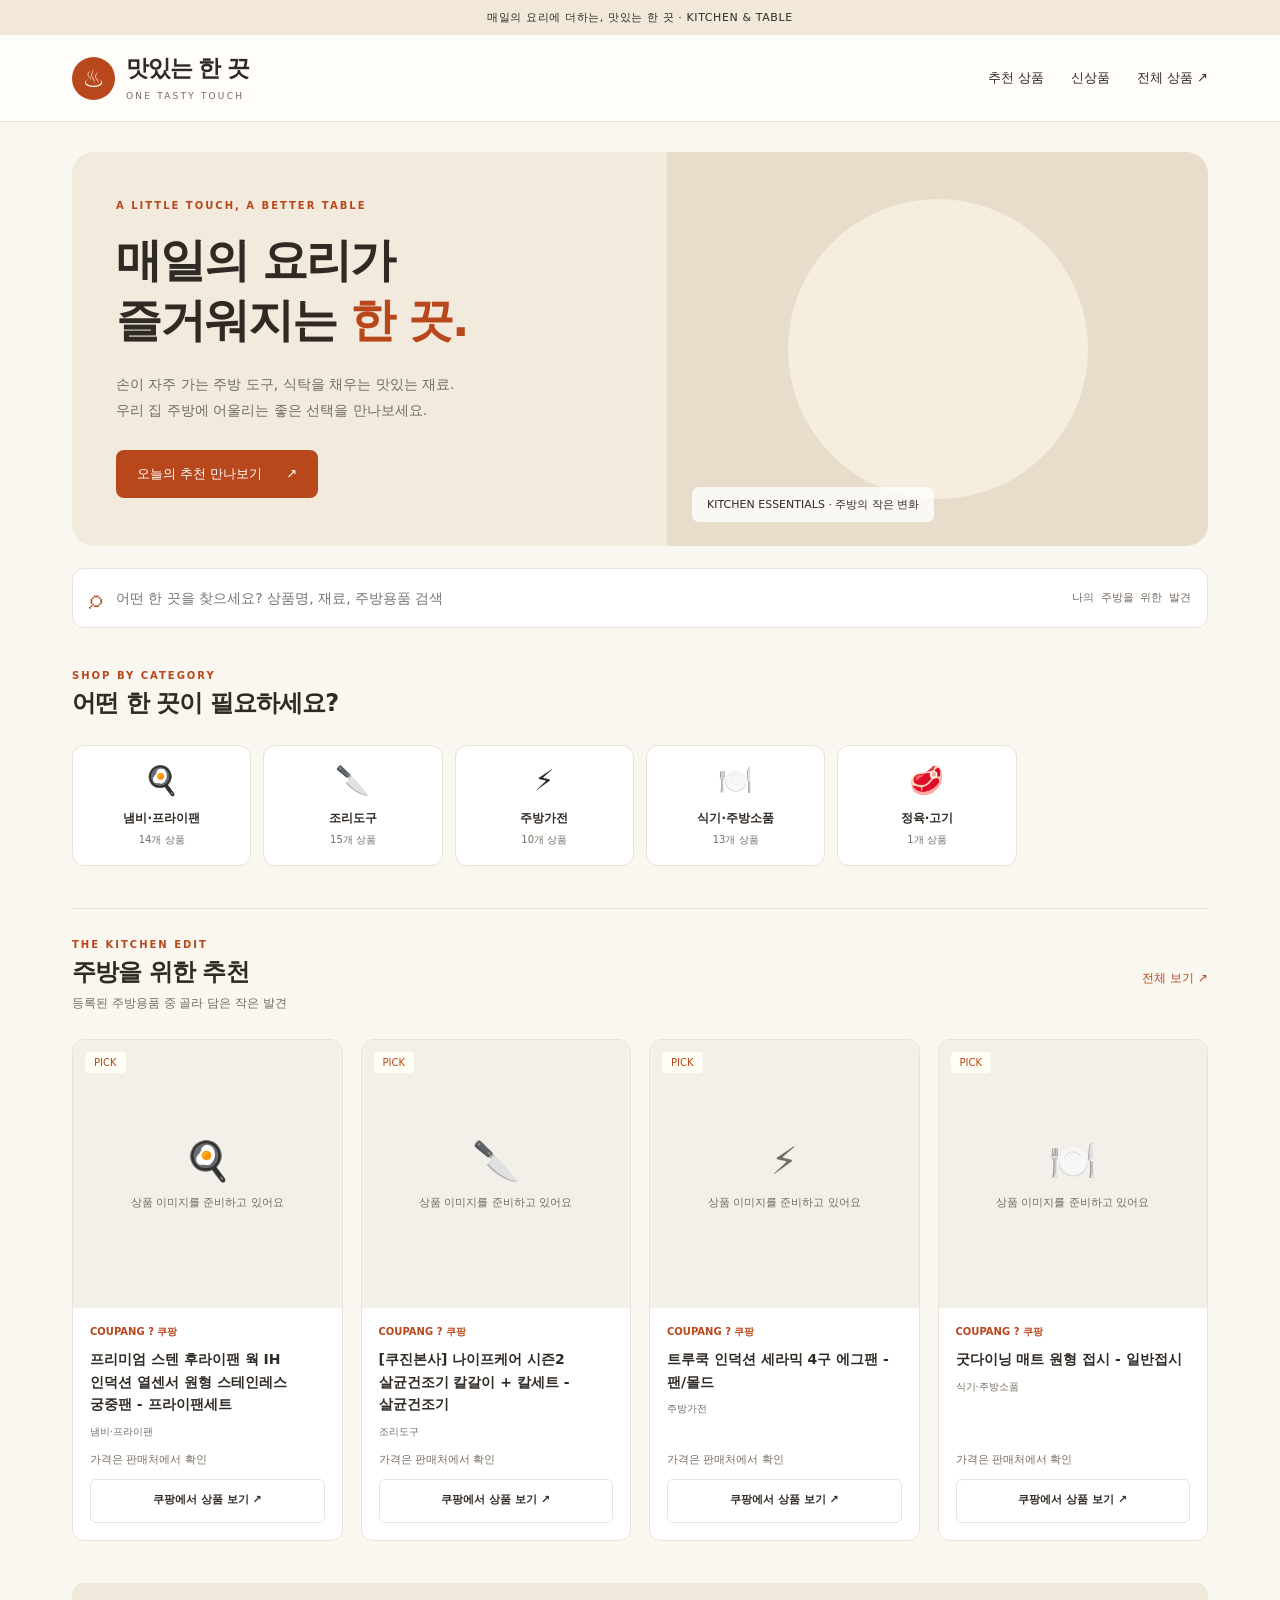
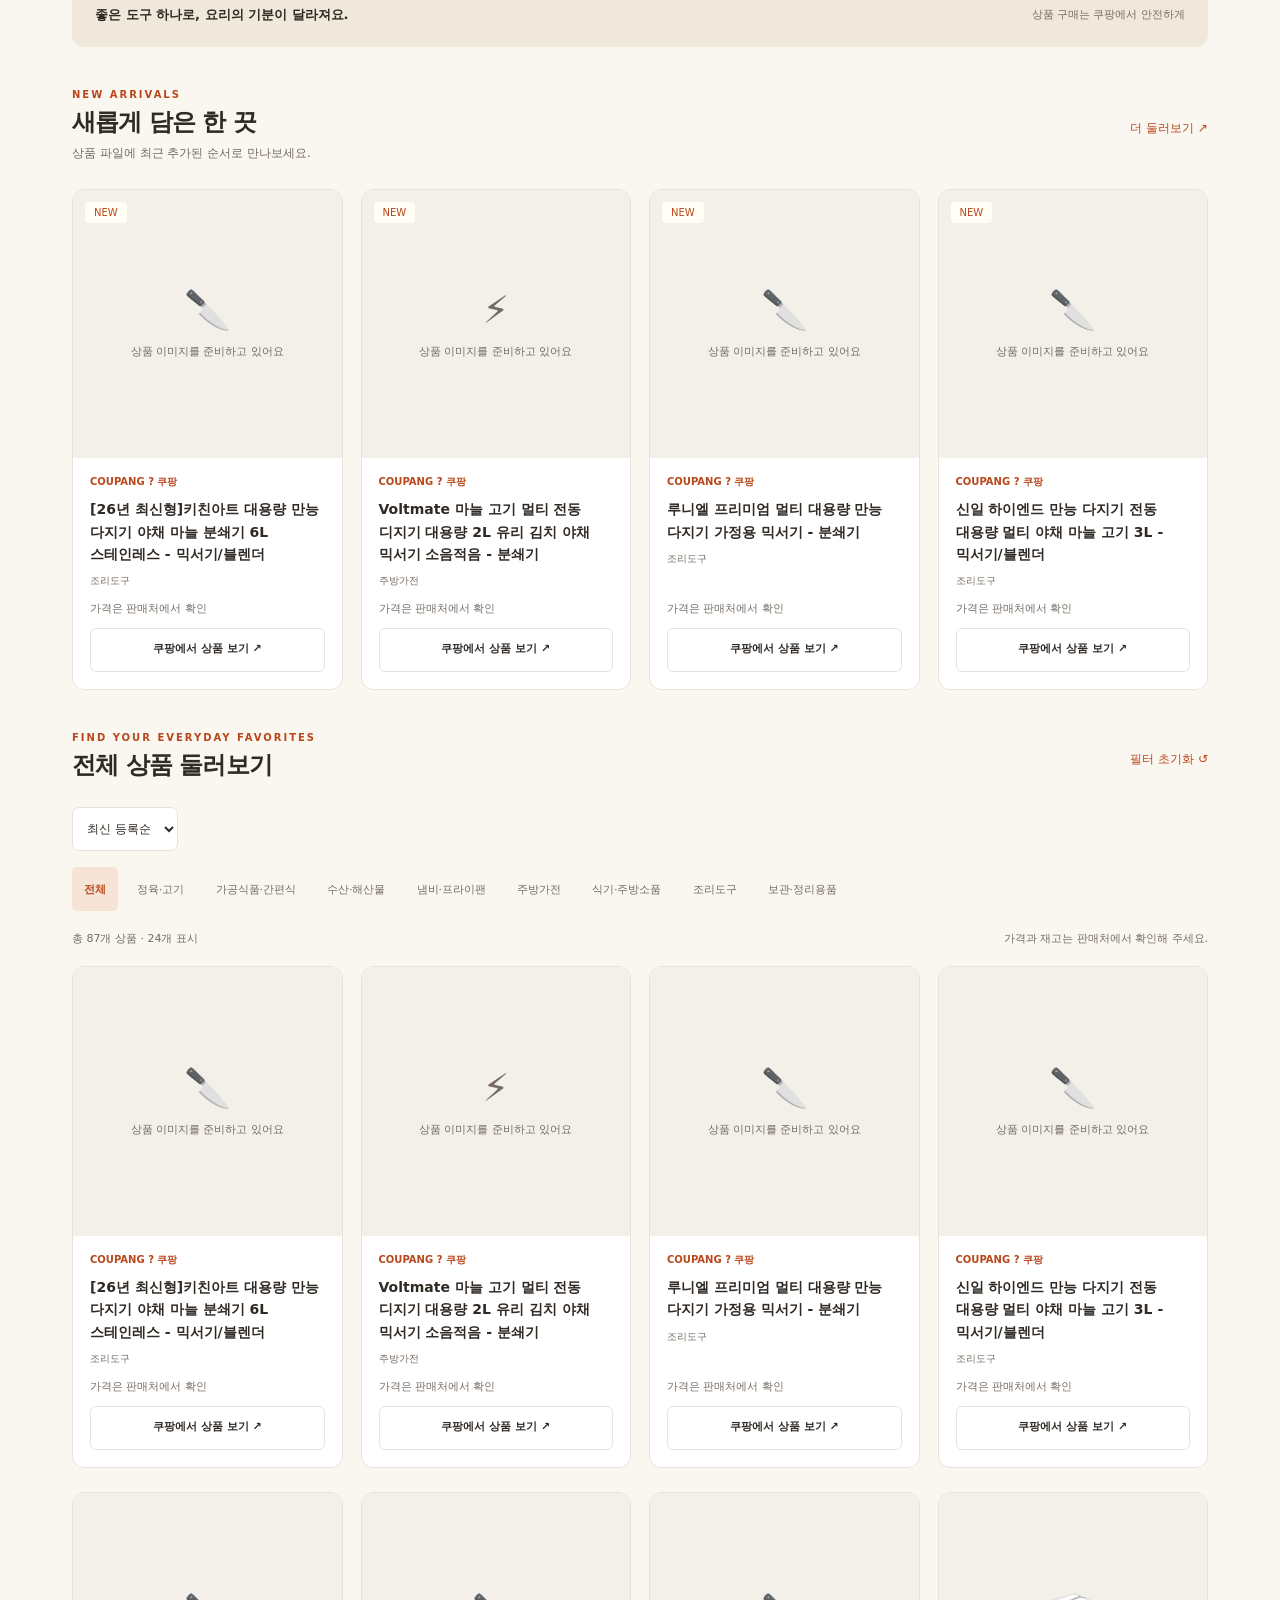
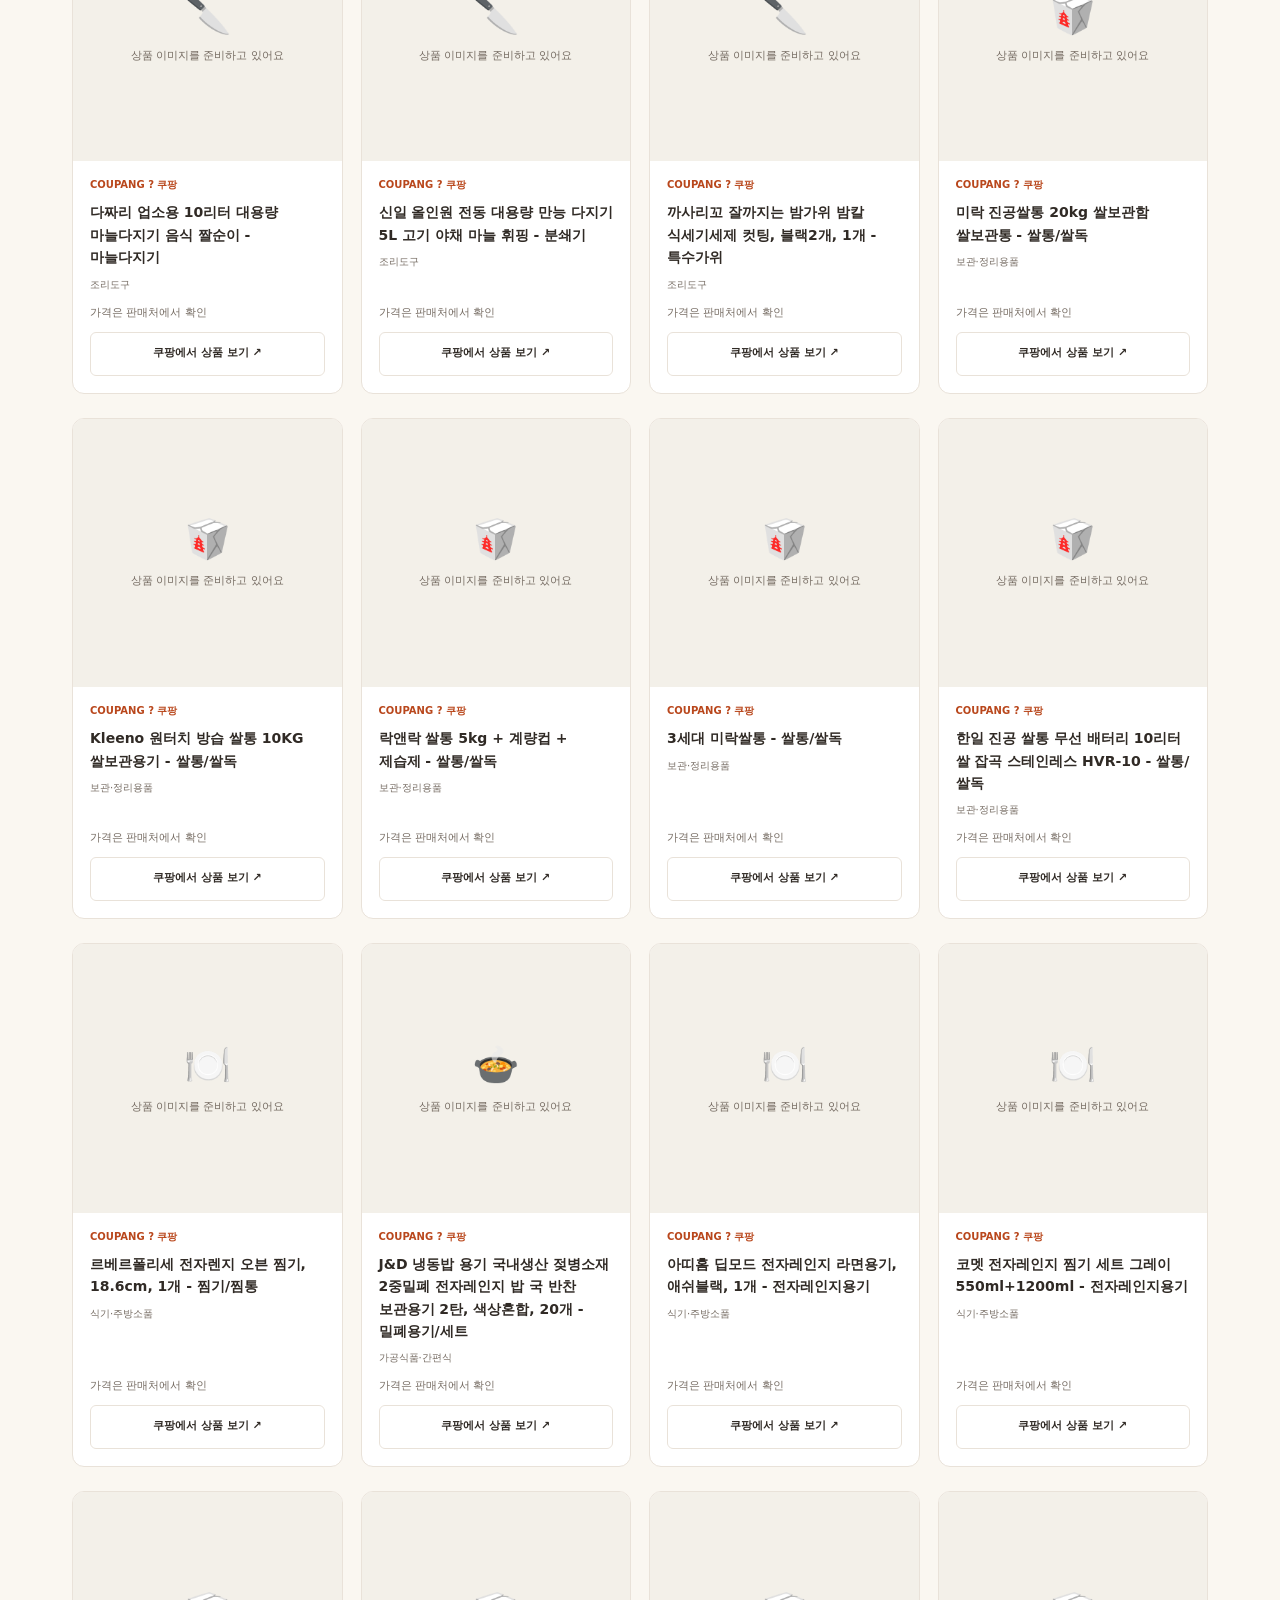
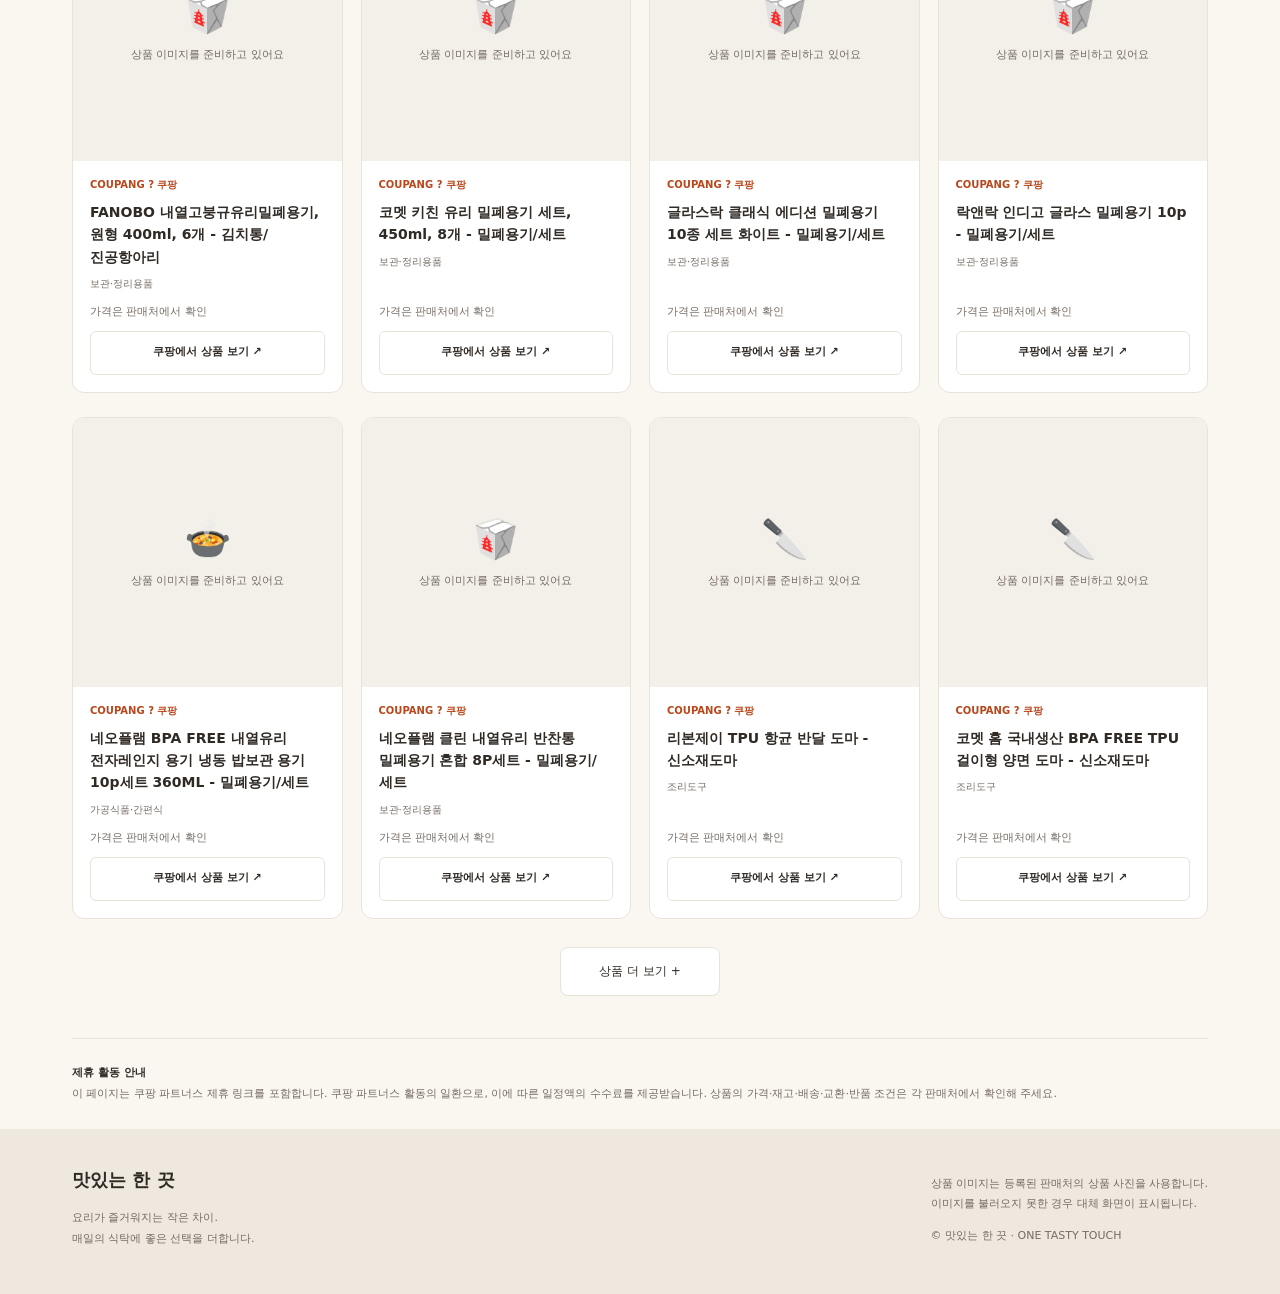
==== commit 2792f938: "Convert storefront to Coupang only; preserve original 87 affiliate products" ====
--- a/index.html
+++ b/index.html
@@ -1,13 +1,13 @@
-<!doctype html>
-<html lang="ko"><head><meta charset="utf-8"><meta name="viewport" content="width=device-width, initial-scale=1"><meta name="theme-color" content="#faf7f1"><meta name="description" content="요리가 즐거워지는 주방용품부터 맛있는 식재료까지. 쿠팡·카카오 선물하기 추천 상품."><title>맛있는 한 끗 | 요리가 즐거워지는 작은 차이</title><link rel="stylesheet" href="./site.css"><script src="./site.js" defer></script></head>
-<body id="top"><a class="skip" href="#shop">상품 목록 바로가기</a><div class="announcement">매일의 요리에 더하는, 맛있는 한 끗 · KITCHEN & TABLE</div>
-<header><div class="wrap top"><a class="brand" href="#top" aria-label="맛있는 한 끗 홈"><span class="brand-mark" aria-hidden="true">♨</span><span><strong>맛있는 한 끗</strong><small>ONE TASTY TOUCH</small></span></a><nav class="topnav" aria-label="주요 메뉴"><a href="#recommend">추천 상품</a><a href="#latest">신상품</a><a href="#shop">전체 상품 ↗</a></nav></div></header>
-<main class="wrap"><section class="hero" aria-labelledby="hero-title"><div class="hero-copy"><div class="eyebrow">A LITTLE TOUCH, A BETTER TABLE</div><h1 id="hero-title">매일의 요리가<br>즐거워지는 <em>한 끗.</em></h1><p>손이 자주 가는 주방 도구, 식탁을 채우는 맛있는 재료.<br>우리 집 주방에 어울리는 좋은 선택을 만나보세요.</p><a class="primary" href="#recommend">오늘의 추천 만나보기 <span>↗</span></a></div><div class="hero-art" id="hero-art"><span class="hero-label">KITCHEN ESSENTIALS · 주방의 작은 변화</span></div></section>
-<form class="searchbox" role="search" id="search-form"><span aria-hidden="true">⌕</span><input id="q" type="search" aria-label="상품 검색" placeholder="어떤 한 끗을 찾으세요? 상품명, 재료, 주방용품 검색" autocomplete="off"><kbd>나의 주방을 위한 발견</kbd></form>
-<section class="section" aria-labelledby="category-title"><div class="section-head"><div><div class="eyebrow">SHOP BY CATEGORY</div><h2 id="category-title">어떤 한 끗이 필요하세요?</h2></div></div><div class="categories" id="featuredCats"></div></section>
-<section class="section recommend" id="recommend" aria-labelledby="recommend-title"><div class="section-head"><div><div class="eyebrow">THE KITCHEN EDIT</div><h2 id="recommend-title">주방을 위한 추천</h2><p>등록된 주방용품 중 골라 담은 작은 발견</p></div><a class="text-link" href="#shop">전체 보기 ↗</a></div><div class="grid" id="recommended"></div></section>
-<aside class="note-strip"><strong>좋은 도구 하나로, 요리의 기분이 달라져요.</strong><span>상품 구매는 쿠팡·카카오 선물하기에서 안전하게</span></aside>
-<section class="section" id="latest" aria-labelledby="latest-title"><div class="section-head"><div><div class="eyebrow">NEW ARRIVALS</div><h2 id="latest-title">새롭게 담은 한 끗</h2><p>상품 파일에 최근 추가된 순서로 만나보세요.</p></div><a class="text-link" href="#shop">더 둘러보기 ↗</a></div><div class="grid" id="new-products"></div></section>
-<section class="section" id="shop" aria-labelledby="shop-title"><div class="section-head"><div><div class="eyebrow">FIND YOUR EVERYDAY FAVORITES</div><h2 id="shop-title">전체 상품 둘러보기</h2></div><button class="text-link" id="reset" type="button" style="border:0;background:transparent;min-height:44px">필터 초기화 ↺</button></div><div class="shop-tools"><div class="providers" aria-label="판매처 필터"><button class="pill" data-provider="all" aria-pressed="true">전체</button><button class="pill" data-provider="coupang" aria-pressed="false">쿠팡</button><button class="pill" data-provider="kakao" aria-pressed="false">카카오</button></div><select id="sort" aria-label="상품 정렬"><option value="recent">최신 등록순</option><option value="original">등록순</option><option value="name">상품명순</option></select></div><nav class="category-filter" id="filters" aria-label="상품 카테고리"></nav><div class="listmeta"><span id="count" role="status">상품을 불러오고 있어요.</span><span>가격과 재고는 판매처에서 확인해 주세요.</span></div><div class="grid" id="grid" aria-busy="true"></div><button class="loadmore" id="load-more" hidden>상품 더 보기 +</button></section>
-<aside class="disclosure" id="disclosure"><strong>제휴 활동 안내</strong><br>이 페이지는 쿠팡 파트너스 및 카카오 선물하기 큐레이터 제휴 링크를 포함합니다. 쿠팡 파트너스 활동의 일환으로, 이에 따른 일정액의 수수료를 제공받습니다. 카카오 선물하기 링크를 통한 구매 시에도 일정 수수료를 받을 수 있습니다. 상품의 가격·재고·배송·교환·반품 조건은 각 판매처에서 확인해 주세요.</aside></main>
-<footer><div class="wrap footer-row"><div><strong>맛있는 한 끗</strong><p>요리가 즐거워지는 작은 차이.<br>매일의 식탁에 좋은 선택을 더합니다.</p></div><div><p>상품 이미지는 등록된 판매처의 상품 사진을 사용합니다.<br>이미지를 불러오지 못한 경우 대체 화면이 표시됩니다.</p><span>© 맛있는 한 끗 · ONE TASTY TOUCH</span></div></div></footer></body></html>
+<!doctype html>
+<html lang="ko"><head><meta charset="utf-8"><meta name="viewport" content="width=device-width, initial-scale=1"><meta name="theme-color" content="#faf7f1"><meta name="description" content="요리가 즐거워지는 주방용품부터 맛있는 식재료까지. 쿠팡 추천 상품."><title>맛있는 한 끗 | 요리가 즐거워지는 작은 차이</title><link rel="stylesheet" href="./site.css"><script src="./site.js" defer></script></head>
+<body id="top"><a class="skip" href="#shop">상품 목록 바로가기</a><div class="announcement">매일의 요리에 더하는, 맛있는 한 끗 · KITCHEN & TABLE</div>
+<header><div class="wrap top"><a class="brand" href="#top" aria-label="맛있는 한 끗 홈"><span class="brand-mark" aria-hidden="true">♨</span><span><strong>맛있는 한 끗</strong><small>ONE TASTY TOUCH</small></span></a><nav class="topnav" aria-label="주요 메뉴"><a href="#recommend">추천 상품</a><a href="#latest">신상품</a><a href="#shop">전체 상품 ↗</a></nav></div></header>
+<main class="wrap"><section class="hero" aria-labelledby="hero-title"><div class="hero-copy"><div class="eyebrow">A LITTLE TOUCH, A BETTER TABLE</div><h1 id="hero-title">매일의 요리가<br>즐거워지는 <em>한 끗.</em></h1><p>손이 자주 가는 주방 도구, 식탁을 채우는 맛있는 재료.<br>우리 집 주방에 어울리는 좋은 선택을 만나보세요.</p><a class="primary" href="#recommend">오늘의 추천 만나보기 <span>↗</span></a></div><div class="hero-art" id="hero-art"><span class="hero-label">KITCHEN ESSENTIALS · 주방의 작은 변화</span></div></section>
+<form class="searchbox" role="search" id="search-form"><span aria-hidden="true">⌕</span><input id="q" type="search" aria-label="상품 검색" placeholder="어떤 한 끗을 찾으세요? 상품명, 재료, 주방용품 검색" autocomplete="off"><kbd>나의 주방을 위한 발견</kbd></form>
+<section class="section" aria-labelledby="category-title"><div class="section-head"><div><div class="eyebrow">SHOP BY CATEGORY</div><h2 id="category-title">어떤 한 끗이 필요하세요?</h2></div></div><div class="categories" id="featuredCats"></div></section>
+<section class="section recommend" id="recommend" aria-labelledby="recommend-title"><div class="section-head"><div><div class="eyebrow">THE KITCHEN EDIT</div><h2 id="recommend-title">주방을 위한 추천</h2><p>등록된 주방용품 중 골라 담은 작은 발견</p></div><a class="text-link" href="#shop">전체 보기 ↗</a></div><div class="grid" id="recommended"></div></section>
+<aside class="note-strip"><strong>좋은 도구 하나로, 요리의 기분이 달라져요.</strong><span>상품 구매는 쿠팡에서 안전하게</span></aside>
+<section class="section" id="latest" aria-labelledby="latest-title"><div class="section-head"><div><div class="eyebrow">NEW ARRIVALS</div><h2 id="latest-title">새롭게 담은 한 끗</h2><p>상품 파일에 최근 추가된 순서로 만나보세요.</p></div><a class="text-link" href="#shop">더 둘러보기 ↗</a></div><div class="grid" id="new-products"></div></section>
+<section class="section" id="shop" aria-labelledby="shop-title"><div class="section-head"><div><div class="eyebrow">FIND YOUR EVERYDAY FAVORITES</div><h2 id="shop-title">전체 상품 둘러보기</h2></div><button class="text-link" id="reset" type="button" style="border:0;background:transparent;min-height:44px">필터 초기화 ↺</button></div><div class="shop-tools"><select id="sort" aria-label="상품 정렬"><option value="recent">최신 등록순</option><option value="original">등록순</option><option value="name">상품명순</option></select></div><nav class="category-filter" id="filters" aria-label="상품 카테고리"></nav><div class="listmeta"><span id="count" role="status">상품을 불러오고 있어요.</span><span>가격과 재고는 판매처에서 확인해 주세요.</span></div><div class="grid" id="grid" aria-busy="true"></div><button class="loadmore" id="load-more" hidden>상품 더 보기 +</button></section>
+<aside class="disclosure" id="disclosure"><strong>제휴 활동 안내</strong><br>이 페이지는 쿠팡 파트너스 제휴 링크를 포함합니다. 쿠팡 파트너스 활동의 일환으로, 이에 따른 일정액의 수수료를 제공받습니다. 상품의 가격·재고·배송·교환·반품 조건은 각 판매처에서 확인해 주세요.</aside></main>
+<footer><div class="wrap footer-row"><div><strong>맛있는 한 끗</strong><p>요리가 즐거워지는 작은 차이.<br>매일의 식탁에 좋은 선택을 더합니다.</p></div><div><p>상품 이미지는 등록된 판매처의 상품 사진을 사용합니다.<br>이미지를 불러오지 못한 경우 대체 화면이 표시됩니다.</p><span>© 맛있는 한 끗 · ONE TASTY TOUCH</span></div></div></footer></body></html>
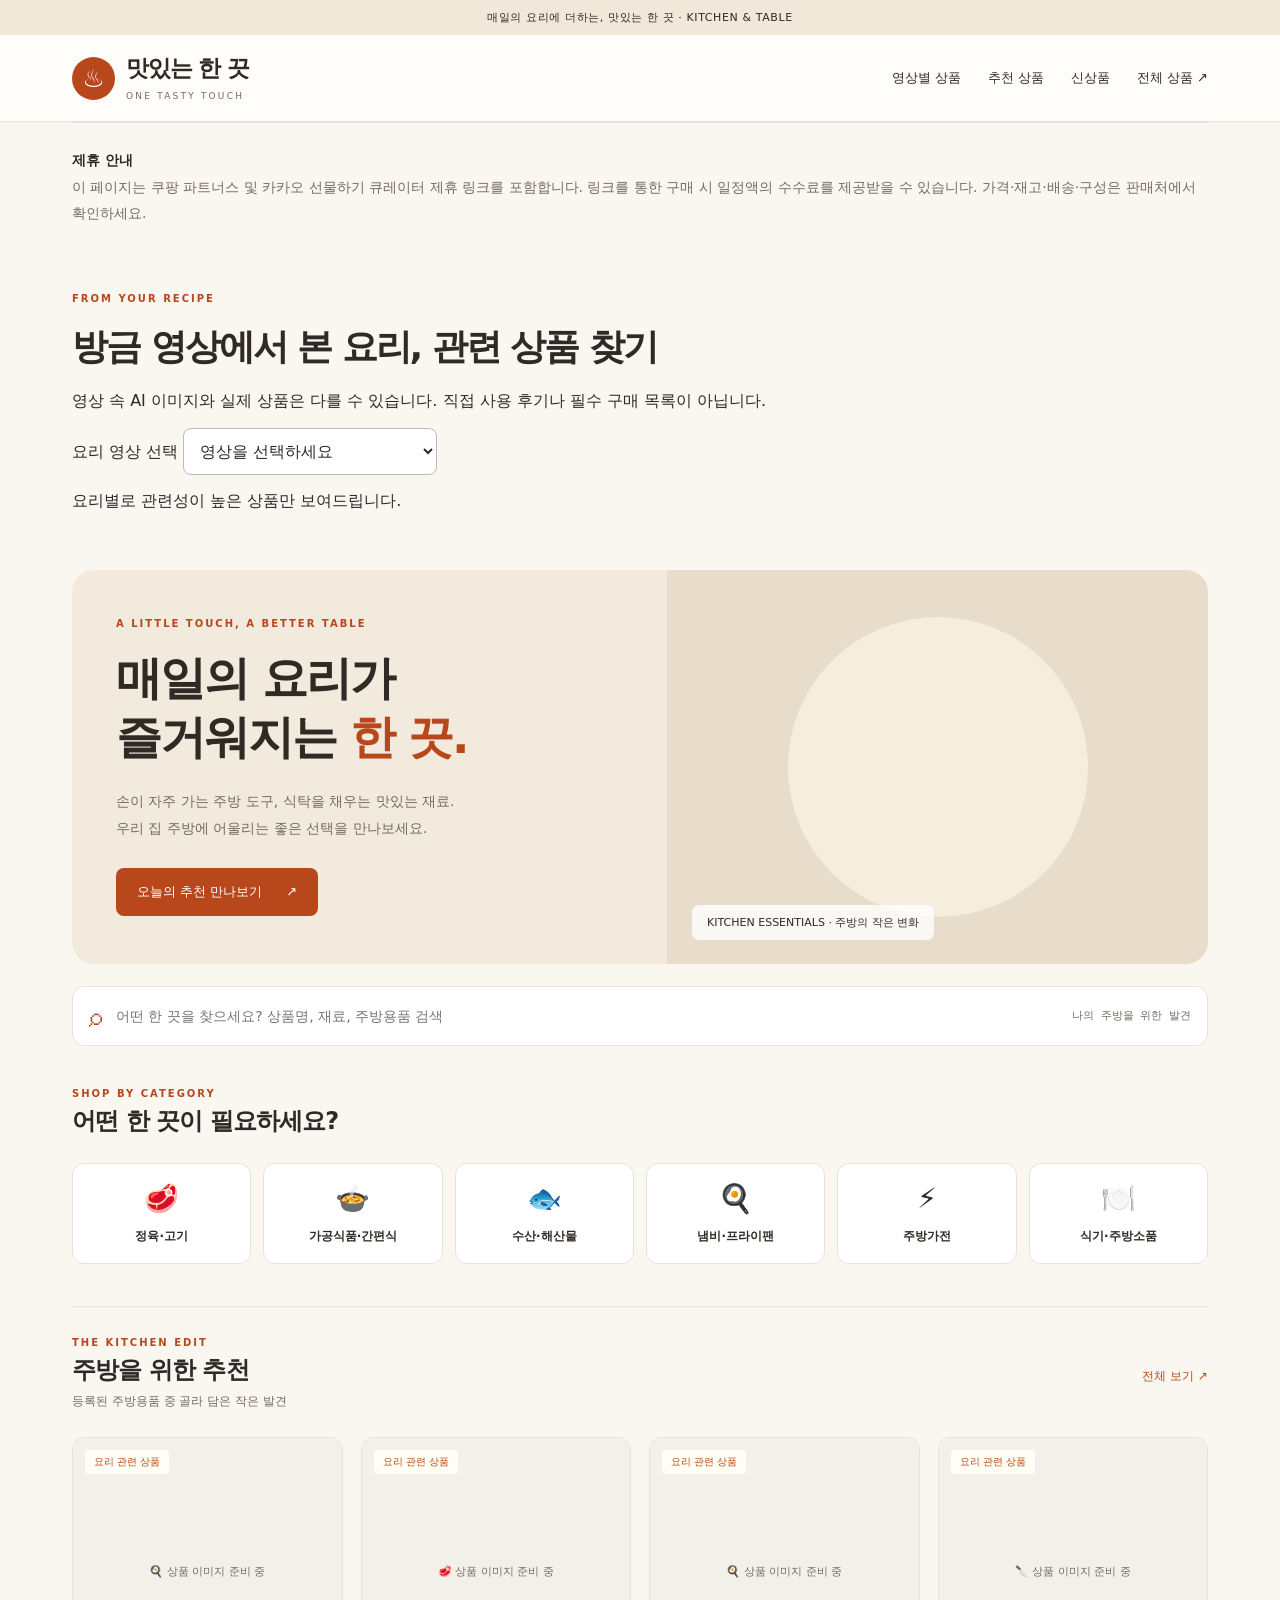
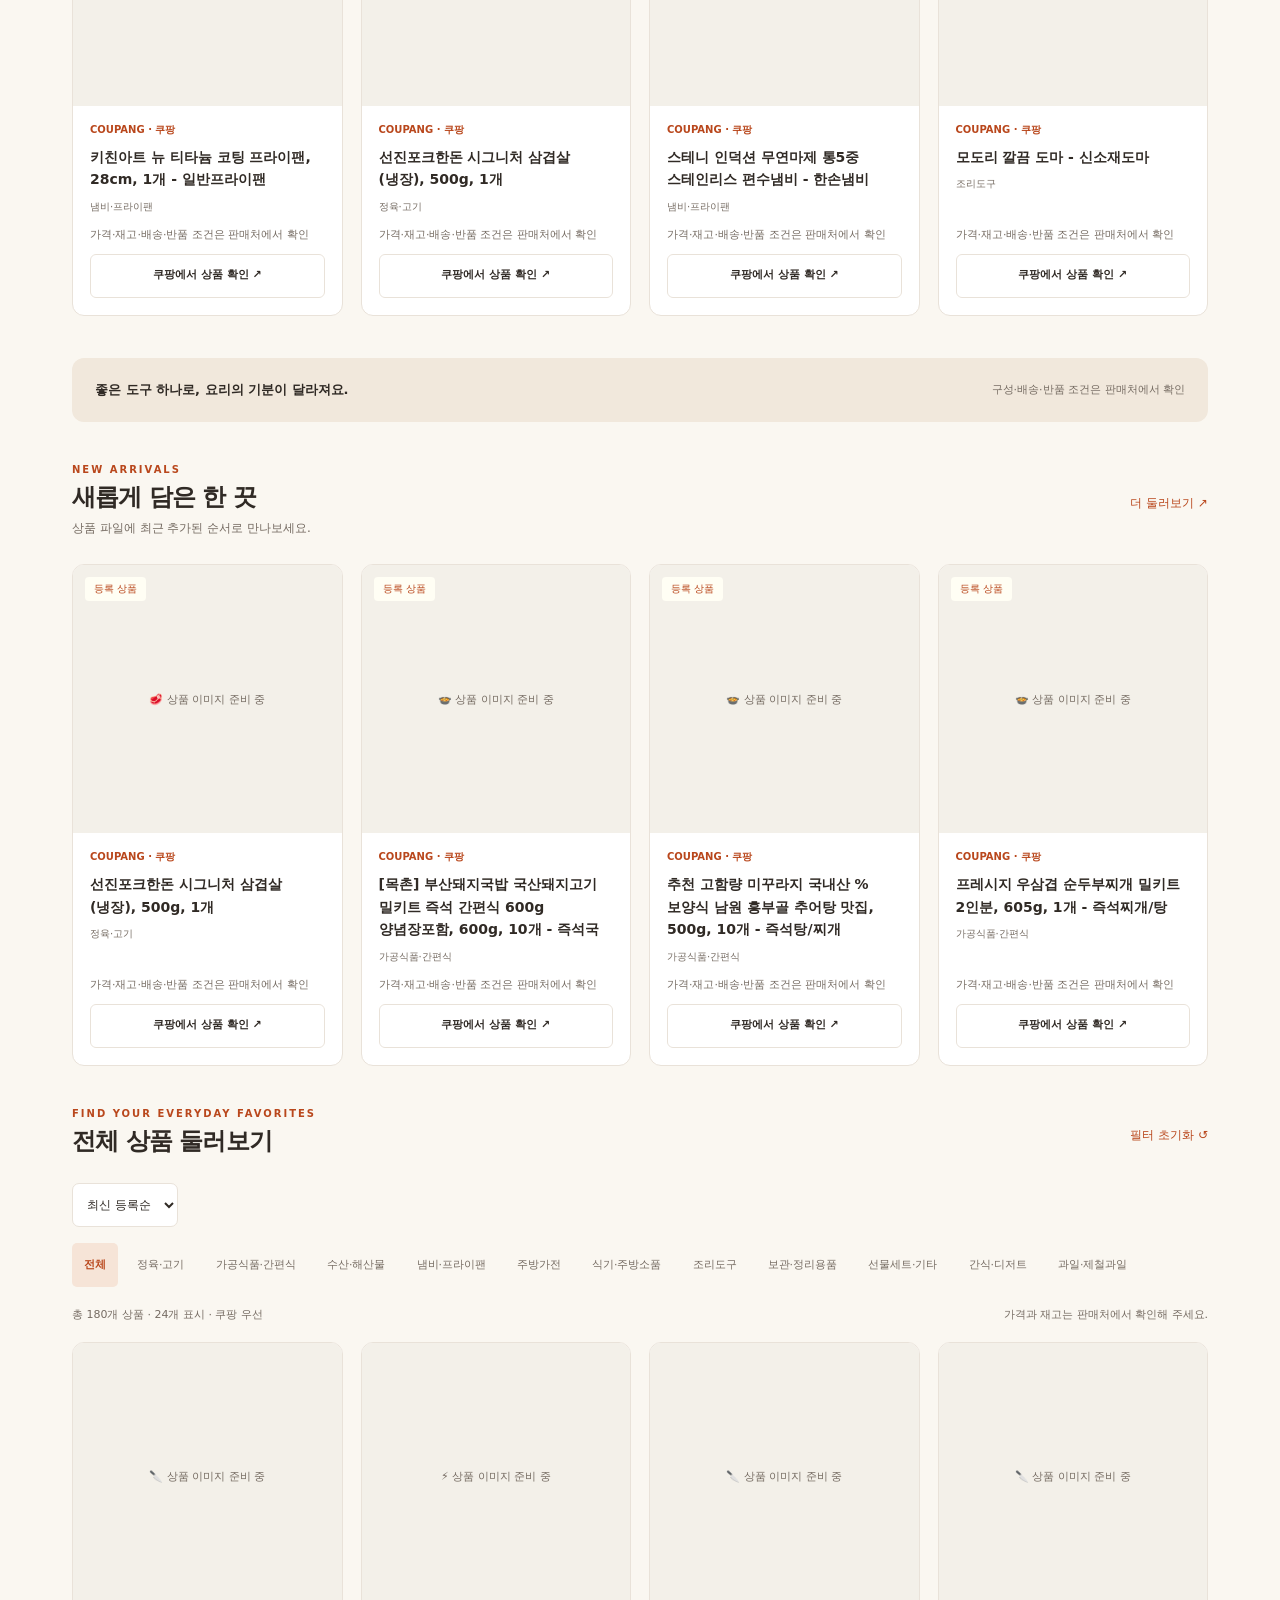
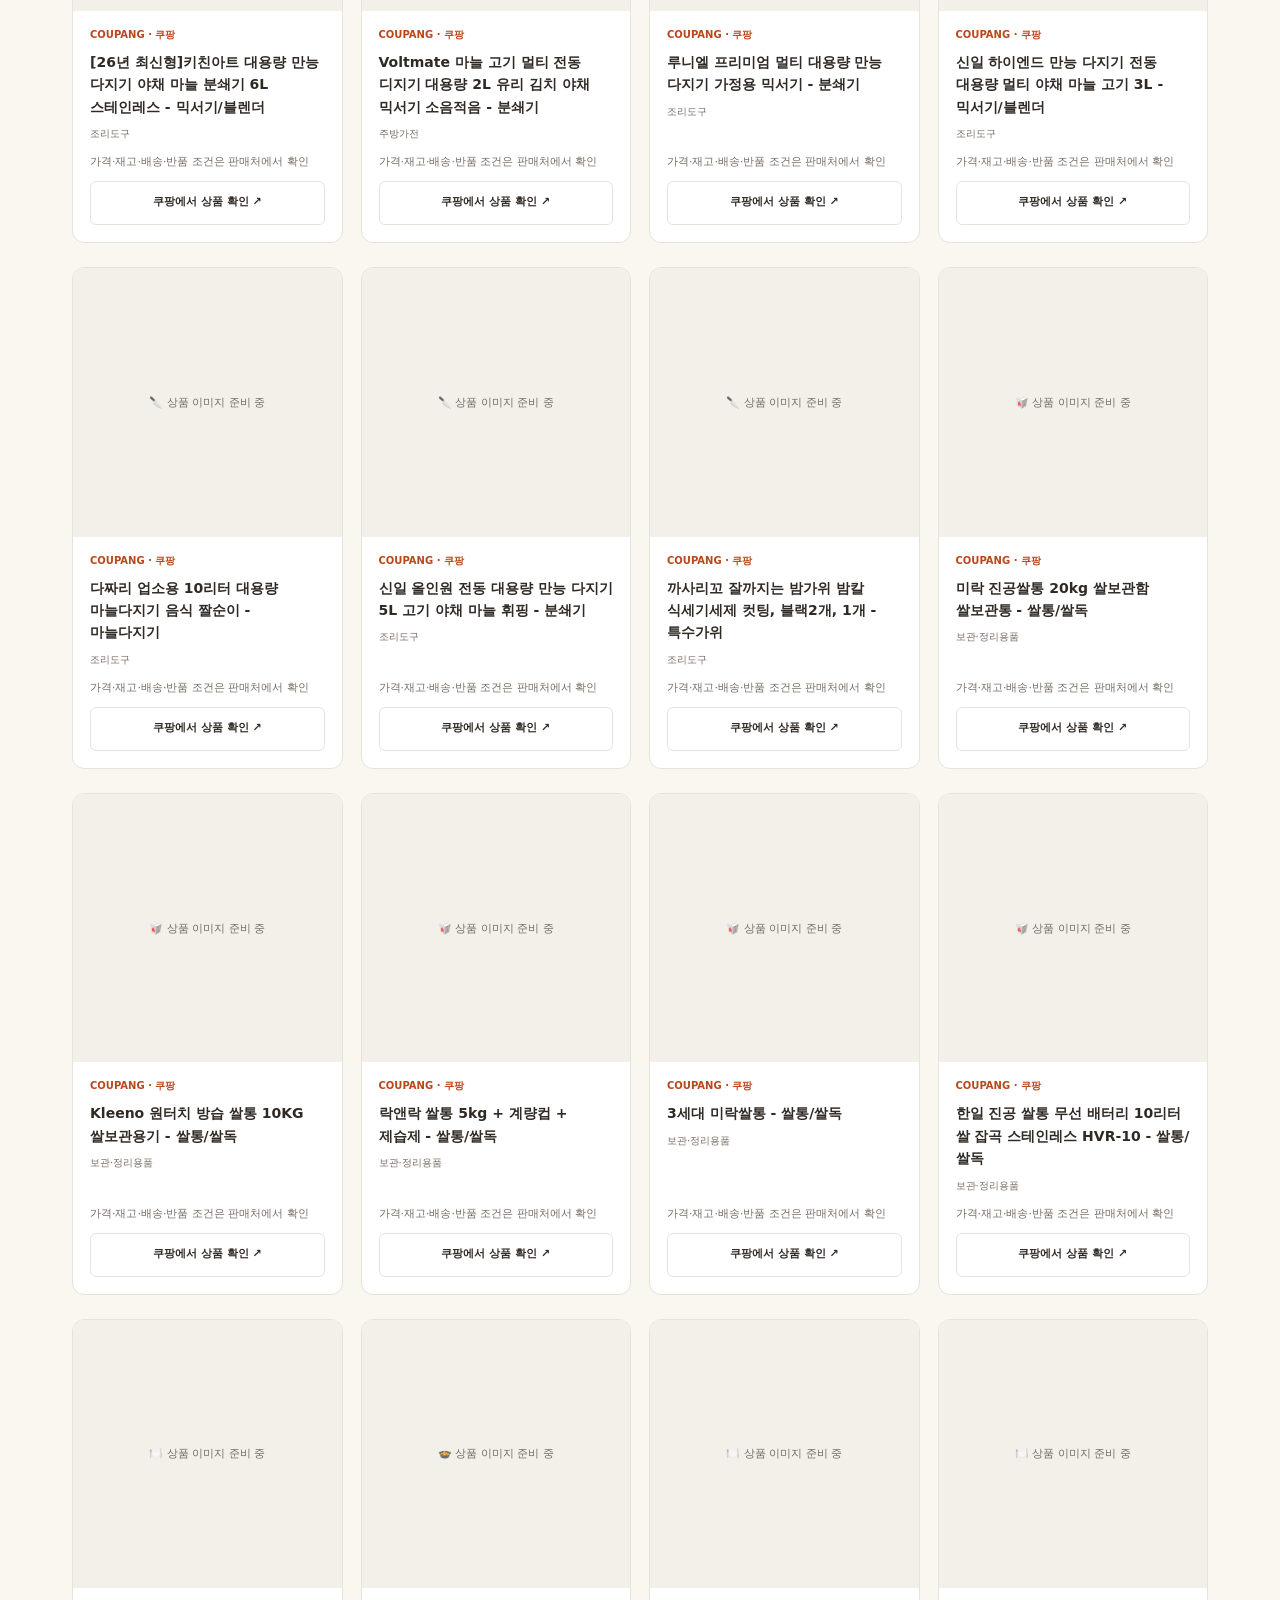
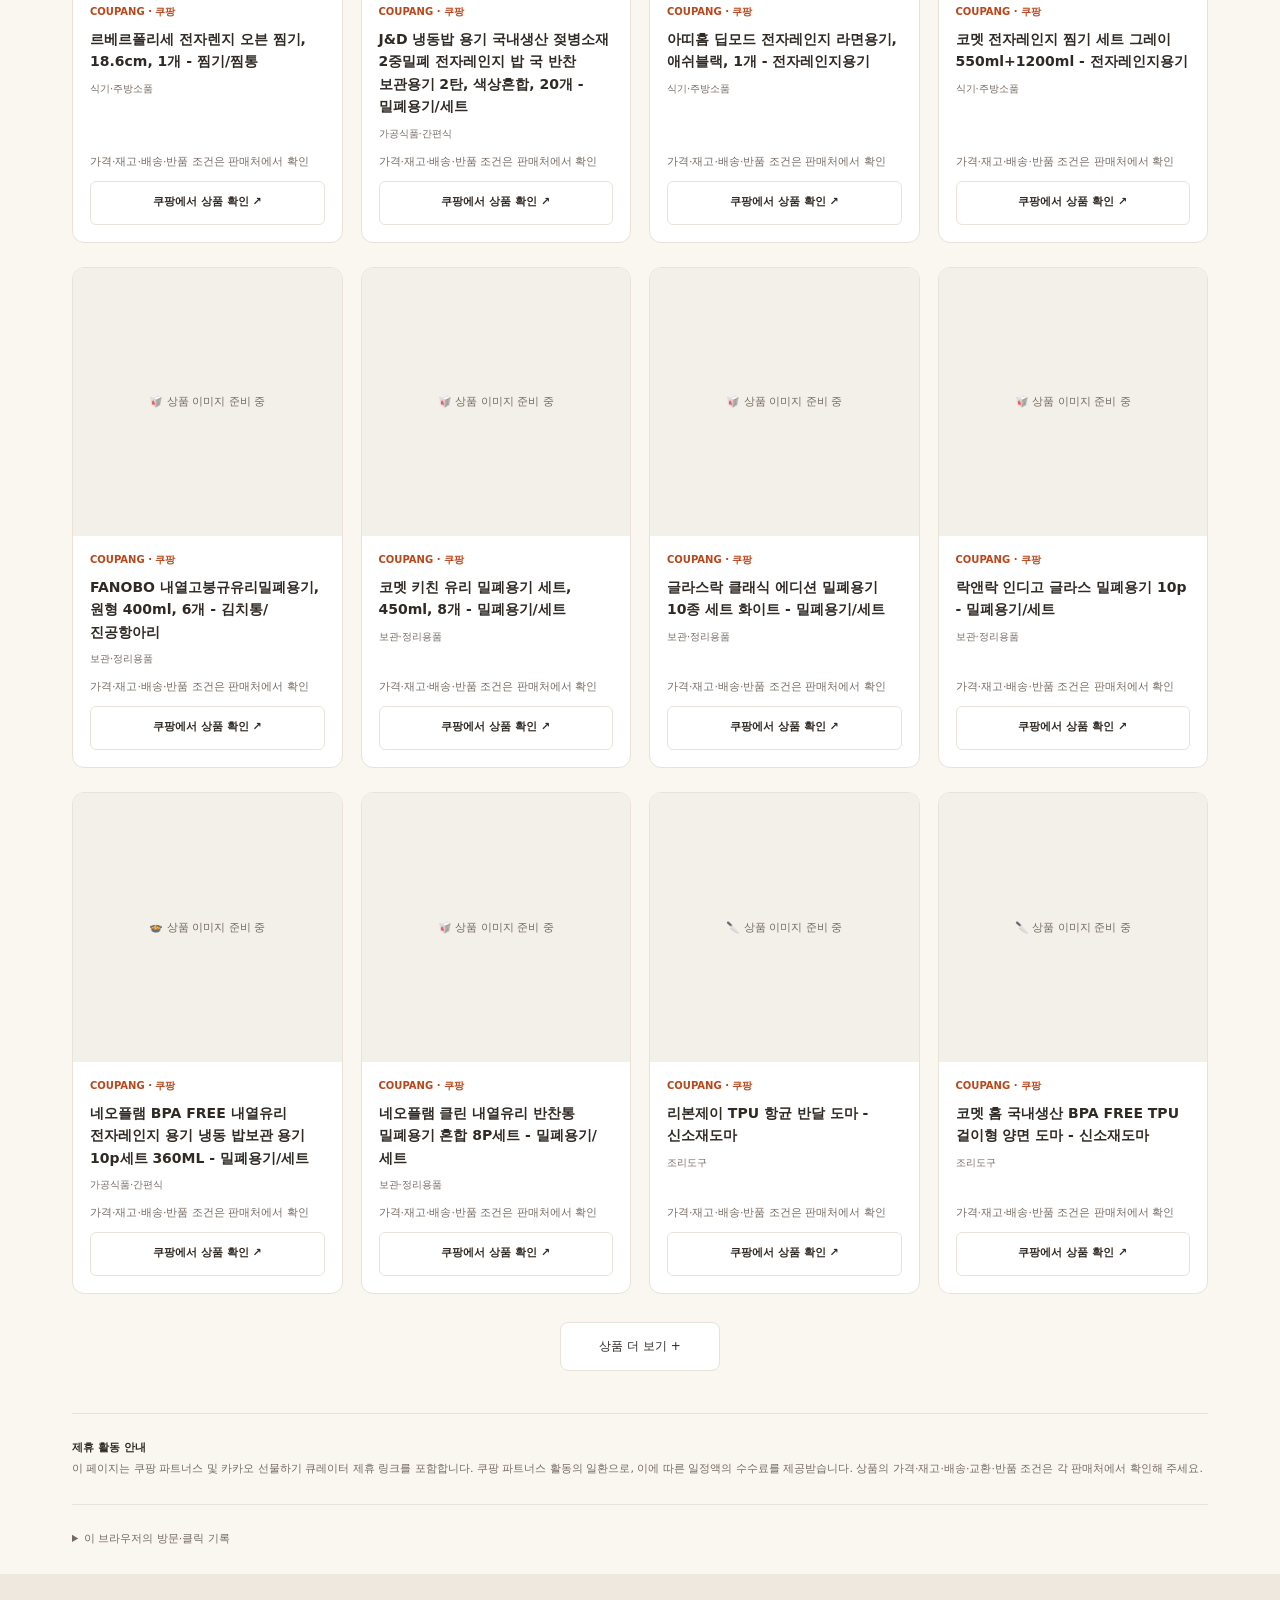
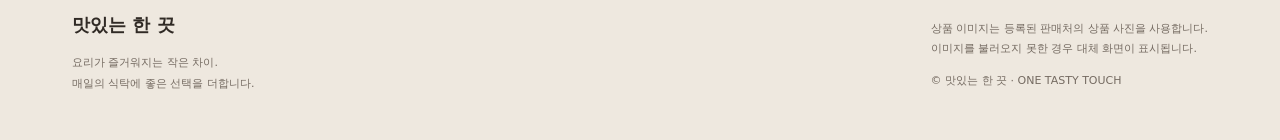
==== commit 2790c4c8: "Publish recipe-linked storefront; preserve affiliate catalog and keep GA4 disabled" ====
--- a/index.html
+++ b/index.html
@@ -1,13 +1,15 @@
 <!doctype html>
 <html lang="ko"><head><meta charset="utf-8"><meta name="viewport" content="width=device-width, initial-scale=1"><meta name="theme-color" content="#faf7f1"><meta name="description" content="요리가 즐거워지는 주방용품부터 맛있는 식재료까지. 쿠팡 추천 상품."><title>맛있는 한 끗 | 요리가 즐거워지는 작은 차이</title><link rel="stylesheet" href="./site.css"><script src="./site.js" defer></script></head>
 <body id="top"><a class="skip" href="#shop">상품 목록 바로가기</a><div class="announcement">매일의 요리에 더하는, 맛있는 한 끗 · KITCHEN & TABLE</div>
-<header><div class="wrap top"><a class="brand" href="#top" aria-label="맛있는 한 끗 홈"><span class="brand-mark" aria-hidden="true">♨</span><span><strong>맛있는 한 끗</strong><small>ONE TASTY TOUCH</small></span></a><nav class="topnav" aria-label="주요 메뉴"><a href="#recommend">추천 상품</a><a href="#latest">신상품</a><a href="#shop">전체 상품 ↗</a></nav></div></header>
-<main class="wrap"><section class="hero" aria-labelledby="hero-title"><div class="hero-copy"><div class="eyebrow">A LITTLE TOUCH, A BETTER TABLE</div><h1 id="hero-title">매일의 요리가<br>즐거워지는 <em>한 끗.</em></h1><p>손이 자주 가는 주방 도구, 식탁을 채우는 맛있는 재료.<br>우리 집 주방에 어울리는 좋은 선택을 만나보세요.</p><a class="primary" href="#recommend">오늘의 추천 만나보기 <span>↗</span></a></div><div class="hero-art" id="hero-art"><span class="hero-label">KITCHEN ESSENTIALS · 주방의 작은 변화</span></div></section>
+<header><div class="wrap top"><a class="brand" href="#top" aria-label="맛있는 한 끗 홈"><span class="brand-mark" aria-hidden="true">♨</span><span><strong>맛있는 한 끗</strong><small>ONE TASTY TOUCH</small></span></a><nav class="topnav" aria-label="주요 메뉴"><a href="#videos">영상별 상품</a><a href="#recommend">추천 상품</a><a href="#latest">신상품</a><a href="#shop">전체 상품 ↗</a></nav></div></header>
+<main class="wrap"><aside class="disclosure"><strong>제휴 안내</strong><br>이 페이지는 쿠팡 파트너스 및 카카오 선물하기 큐레이터 제휴 링크를 포함합니다. 링크를 통한 구매 시 일정액의 수수료를 제공받을 수 있습니다. 가격·재고·배송·구성은 판매처에서 확인하세요.</aside>
+<section class="section" id="videos" aria-labelledby="video-heading"><div class="eyebrow">FROM YOUR RECIPE</div><h1 id="video-heading">방금 영상에서 본 요리, 관련 상품 찾기</h1><p>영상 속 AI 이미지와 실제 상품은 다를 수 있습니다. 직접 사용 후기나 필수 구매 목록이 아닙니다.</p><label for="video-select">요리 영상 선택</label> <select id="video-select"><option value="">영상을 선택하세요</option></select><p id="video-status" role="status"></p><div class="grid" id="video-products"></div></section>
+<section class="hero" aria-labelledby="hero-title"><div class="hero-copy"><div class="eyebrow">A LITTLE TOUCH, A BETTER TABLE</div><h1 id="hero-title">매일의 요리가<br>즐거워지는 <em>한 끗.</em></h1><p>손이 자주 가는 주방 도구, 식탁을 채우는 맛있는 재료.<br>우리 집 주방에 어울리는 좋은 선택을 만나보세요.</p><a class="primary" href="#recommend">오늘의 추천 만나보기 <span>↗</span></a></div><div class="hero-art" id="hero-art"><span class="hero-label">KITCHEN ESSENTIALS · 주방의 작은 변화</span></div></section>
 <form class="searchbox" role="search" id="search-form"><span aria-hidden="true">⌕</span><input id="q" type="search" aria-label="상품 검색" placeholder="어떤 한 끗을 찾으세요? 상품명, 재료, 주방용품 검색" autocomplete="off"><kbd>나의 주방을 위한 발견</kbd></form>
 <section class="section" aria-labelledby="category-title"><div class="section-head"><div><div class="eyebrow">SHOP BY CATEGORY</div><h2 id="category-title">어떤 한 끗이 필요하세요?</h2></div></div><div class="categories" id="featuredCats"></div></section>
 <section class="section recommend" id="recommend" aria-labelledby="recommend-title"><div class="section-head"><div><div class="eyebrow">THE KITCHEN EDIT</div><h2 id="recommend-title">주방을 위한 추천</h2><p>등록된 주방용품 중 골라 담은 작은 발견</p></div><a class="text-link" href="#shop">전체 보기 ↗</a></div><div class="grid" id="recommended"></div></section>
-<aside class="note-strip"><strong>좋은 도구 하나로, 요리의 기분이 달라져요.</strong><span>상품 구매는 쿠팡에서 안전하게</span></aside>
+<aside class="note-strip"><strong>좋은 도구 하나로, 요리의 기분이 달라져요.</strong><span>구성·배송·반품 조건은 판매처에서 확인</span></aside>
 <section class="section" id="latest" aria-labelledby="latest-title"><div class="section-head"><div><div class="eyebrow">NEW ARRIVALS</div><h2 id="latest-title">새롭게 담은 한 끗</h2><p>상품 파일에 최근 추가된 순서로 만나보세요.</p></div><a class="text-link" href="#shop">더 둘러보기 ↗</a></div><div class="grid" id="new-products"></div></section>
 <section class="section" id="shop" aria-labelledby="shop-title"><div class="section-head"><div><div class="eyebrow">FIND YOUR EVERYDAY FAVORITES</div><h2 id="shop-title">전체 상품 둘러보기</h2></div><button class="text-link" id="reset" type="button" style="border:0;background:transparent;min-height:44px">필터 초기화 ↺</button></div><div class="shop-tools"><select id="sort" aria-label="상품 정렬"><option value="recent">최신 등록순</option><option value="original">등록순</option><option value="name">상품명순</option></select></div><nav class="category-filter" id="filters" aria-label="상품 카테고리"></nav><div class="listmeta"><span id="count" role="status">상품을 불러오고 있어요.</span><span>가격과 재고는 판매처에서 확인해 주세요.</span></div><div class="grid" id="grid" aria-busy="true"></div><button class="loadmore" id="load-more" hidden>상품 더 보기 +</button></section>
-<aside class="disclosure" id="disclosure"><strong>제휴 활동 안내</strong><br>이 페이지는 쿠팡 파트너스 제휴 링크를 포함합니다. 쿠팡 파트너스 활동의 일환으로, 이에 따른 일정액의 수수료를 제공받습니다. 상품의 가격·재고·배송·교환·반품 조건은 각 판매처에서 확인해 주세요.</aside></main>
+<aside class="disclosure" id="disclosure"><strong>제휴 활동 안내</strong><br>이 페이지는 쿠팡 파트너스 및 카카오 선물하기 큐레이터 제휴 링크를 포함합니다. 쿠팡 파트너스 활동의 일환으로, 이에 따른 일정액의 수수료를 제공받습니다. 상품의 가격·재고·배송·교환·반품 조건은 각 판매처에서 확인해 주세요.</aside><details class="disclosure"><summary>이 브라우저의 방문·클릭 기록</summary><p>기록을 켠 이후 이 브라우저의 방문과 외부 이동 클릭만 저장합니다. 구매·전체 방문자 수가 아니며 다른 방문자의 기록은 수집하지 않습니다. 개인정보·전체 참조 URL은 저장하지 않습니다.</p><button id="metrics-toggle" type="button">로컬 기록 켜기</button> <button id="metrics-export" type="button">기록 JSON 내보내기</button> <button id="metrics-clear" type="button">기록 삭제</button><p id="metrics-status" role="status">로컬 기록 꺼짐</p></details></main>
 <footer><div class="wrap footer-row"><div><strong>맛있는 한 끗</strong><p>요리가 즐거워지는 작은 차이.<br>매일의 식탁에 좋은 선택을 더합니다.</p></div><div><p>상품 이미지는 등록된 판매처의 상품 사진을 사용합니다.<br>이미지를 불러오지 못한 경우 대체 화면이 표시됩니다.</p><span>© 맛있는 한 끗 · ONE TASTY TOUCH</span></div></div></footer></body></html>
--- a/site.css
+++ b/site.css
@@ -1 +1,11 @@
-:root{--orange:#b9471c;--bright:#ee6c35;--ink:#302a25;--muted:#756b62;--line:#e9e2d9;--cream:#faf7f1}*{box-sizing:border-box}html{scroll-behavior:smooth;scroll-padding-top:90px}body{margin:0;background:var(--cream);color:var(--ink);font-family:system-ui,-apple-system,'Malgun Gothic',sans-serif;word-break:keep-all}a{color:inherit;text-decoration:none}button,input,select{font:inherit}button,a,input,select{-webkit-tap-highlight-color:transparent}button{cursor:pointer}button:focus-visible,a:focus-visible,input:focus-visible,select:focus-visible{outline:3px solid var(--bright);outline-offset:3px}.wrap{max-width:1200px;margin:auto;padding:0 32px}.skip{position:absolute;top:-80px;background:white;padding:16px;z-index:20}.skip:focus{top:0}.announcement{text-align:center;background:#f1e8da;font-size:11px;padding:10px;letter-spacing:.6px}header{background:#fffdfa;border-bottom:1px solid var(--line)}.top{min-height:86px;display:flex;align-items:center;justify-content:space-between;gap:20px}.brand{display:flex;align-items:center;gap:11px}.brand-mark{display:grid;place-items:center;width:43px;height:43px;background:var(--orange);color:white;border-radius:50%;font-size:25px}.brand strong{display:block;font-size:23px;letter-spacing:-1.2px}.brand small{font-size:9px;letter-spacing:2.2px;color:var(--muted)}.topnav{display:flex;gap:27px;font-size:13px}.topnav a{padding:14px 0}.hero{display:grid;grid-template-columns:1.1fr 1fr;min-height:390px;background:#f2eadd;border-radius:22px;overflow:hidden;margin:30px 0 22px}.hero-copy{padding:48px 44px}.eyebrow{font-size:10px;letter-spacing:2px;font-weight:700;color:var(--orange)}h1{font-size:clamp(31px,3.6vw,47px);line-height:1.3;letter-spacing:-2px;margin:20px 0}h1 em{color:var(--orange);font-style:normal}.hero p{color:var(--muted);font-size:14px;line-height:1.9}.primary{display:inline-flex;align-items:center;gap:24px;background:var(--orange);color:white;padding:15px 21px;border-radius:8px;font-size:13px;margin-top:12px}.hero-art{position:relative;display:grid;place-items:center;background:#e8ddca;overflow:hidden}.hero-art:before{content:'';position:absolute;width:300px;height:300px;border-radius:50%;background:#f5eedf}.hero-art img{position:relative;width:87%;height:315px;object-fit:contain;mix-blend-mode:multiply;transform:rotate(-9deg)}.hero-label{position:absolute;bottom:24px;left:25px;background:#fffc;padding:10px 15px;border-radius:7px;font-size:11px}.searchbox{display:flex;align-items:center;background:white;border:1px solid var(--line);border-radius:12px;padding:5px 16px;gap:12px}.searchbox span{color:var(--orange);font-size:26px}.searchbox input{border:0;background:transparent;min-width:0;width:100%;height:48px;outline-offset:0;font-size:14px}.searchbox kbd{font-size:11px;white-space:nowrap;color:var(--muted)}.section{margin:42px 0}.section-head{display:flex;align-items:center;justify-content:space-between;gap:14px;margin-bottom:20px}.section-head h2{font-size:24px;letter-spacing:-.9px;margin:6px 0}.section-head p{color:var(--muted);font-size:12px;margin:7px 0}.text-link{color:var(--orange);font-size:12px;white-space:nowrap;padding:12px 0}.categories{display:grid;grid-template-columns:repeat(6,minmax(0,1fr));gap:12px}.category{background:white;border:1px solid var(--line);border-radius:12px;padding:18px 5px;color:var(--ink)}.category span{display:block;font-size:28px;margin-bottom:10px}.category strong{font-size:12px}.category small{display:block;font-size:10px;color:var(--muted);margin-top:6px}.category:hover,.category[aria-pressed=true]{border-color:var(--orange);background:#fff3e9}.grid{display:grid;grid-template-columns:repeat(4,minmax(0,1fr));gap:24px 18px}.card{min-width:0;background:white;border:1px solid var(--line);border-radius:12px;overflow:hidden;display:flex;flex-direction:column}.art{aspect-ratio:1/1;background:#f3f0e9;display:grid;place-items:center;position:relative;overflow:hidden}.art img{width:100%;height:100%;object-fit:contain;padding:14px;transition:transform .25s}.card:hover .art img{transform:scale(1.04)}.badge{position:absolute;top:12px;left:12px;background:#fffef4;padding:5px 9px;border-radius:4px;font-size:10px;color:var(--orange);z-index:1}.body{padding:17px;display:flex;flex-direction:column;flex:1}.provider{font-size:10px;color:var(--orange);font-weight:700}.provider.kakao{color:#65520a}.name{font-size:14px;line-height:1.6;font-weight:650;margin:9px 0;overflow-wrap:anywhere}.card-category{font-size:10px;color:var(--muted);margin-bottom:13px}.price-note{font-size:11px;color:var(--muted);margin-top:auto;margin-bottom:12px}.buy{display:block;border:1px solid var(--line);border-radius:6px;padding:12px 4px;text-align:center;font-size:11px;font-weight:650;min-height:44px}.buy:hover{background:var(--orange);color:white;border-color:var(--orange)}.fallback{text-align:center;color:var(--muted);font-size:11px;padding:20px}.fallback span{display:block;font-size:38px;margin-bottom:12px}.recommend{padding-top:30px;border-top:1px solid var(--line)}.note-strip{background:#f1e8dc;border-radius:12px;padding:23px;display:flex;justify-content:space-between;align-items:center;gap:15px;font-size:13px}.note-strip span{font-size:11px;color:var(--muted)}.shop-tools{display:flex;align-items:center;justify-content:space-between;gap:10px;margin-bottom:16px}.providers{display:flex;gap:7px;flex-wrap:wrap}.pill{border:1px solid var(--line);background:white;border-radius:25px;min-height:44px;padding:10px 18px;font-size:12px;color:var(--muted)}.pill[aria-pressed=true]{background:var(--ink);color:white;border-color:var(--ink)}select{max-width:100%;min-height:44px;border:1px solid var(--line);background:white;border-radius:7px;padding:10px;font-size:12px;color:var(--ink)}.category-filter{display:flex;flex-wrap:wrap;gap:7px;margin-bottom:18px}.category-filter button{border:0;background:transparent;font-size:11px;padding:10px 12px;min-height:44px;border-radius:5px;color:var(--muted)}.category-filter button[aria-pressed=true]{background:#f6e4d7;color:var(--orange);font-weight:700}.listmeta{display:flex;justify-content:space-between;gap:10px;font-size:11px;color:var(--muted);margin:20px 0}.listmeta strong{color:var(--orange)}.loadmore{display:block;margin:28px auto;background:white;border:1px solid var(--line);padding:15px 38px;border-radius:8px;color:var(--ink);font-size:12px;min-height:48px}.empty{grid-column:1/-1;text-align:center;padding:40px 18px;background:white;border:1px dashed var(--line);border-radius:12px;line-height:1.8}.empty button{display:block;margin:15px auto;padding:12px 25px}.disclosure{border-top:1px solid var(--line);font-size:11px;color:var(--muted);line-height:1.9;padding:24px 0}.disclosure strong{color:var(--ink)}footer{background:#eee8df;padding:34px 0;font-size:11px;color:var(--muted);line-height:1.9}footer strong{font-size:18px;color:var(--ink)}.footer-row{display:flex;justify-content:space-between;gap:20px}.hidden,[hidden]{display:none!important}@media(prefers-reduced-motion:reduce){html{scroll-behavior:auto}*{transition:none!important;transform:none!important}}@media(max-width:800px){.wrap{padding:0 20px}.hero-copy{padding:32px 25px}.hero-art img{height:265px}.hero{min-height:330px}.grid{gap:15px}.topnav{gap:16px}}@media(max-width:600px){.wrap{padding:0 16px}.announcement{font-size:9px}.top{min-height:73px;gap:8px}.brand strong{font-size:20px}.brand-mark{width:36px;height:36px;font-size:22px}.brand small{font-size:8px;letter-spacing:1.5px}.topnav{font-size:11px;gap:12px}.topnav a:first-child{display:none}.hero{margin-top:18px;grid-template-columns:1fr;position:relative;min-height:0;border-radius:15px}.hero-copy{padding:28px 25px;z-index:1}h1{font-size:33px;margin:15px 0;letter-spacing:-1.5px}.hero p{font-size:12px}.hero-art{height:180px}.hero-art img{height:190px;width:80%}.hero-art:before{width:180px;height:180px}.hero-label{bottom:12px;left:16px;font-size:9px}.primary{padding:13px 17px;margin-top:6px;font-size:12px}.searchbox{padding:3px 12px}.searchbox input{font-size:12px}.searchbox kbd{display:none}.section{margin:30px 0}.section-head{margin-bottom:15px}.section-head h2{font-size:21px}.section-head p{font-size:11px}.eyebrow{font-size:9px}.categories{grid-template-columns:repeat(3,minmax(0,1fr));gap:8px}.category{padding:13px 4px}.category span{font-size:25px;margin-bottom:7px}.category strong{font-size:11px}.grid{grid-template-columns:repeat(2,minmax(0,1fr));gap:14px 10px}.body{padding:12px}.name{font-size:12px;line-height:1.55}.art img{padding:9px}.badge{top:8px;left:8px;font-size:9px;padding:4px 6px}.buy{font-size:10px;padding:12px 2px}.price-note{font-size:10px}.note-strip{padding:18px;font-size:12px;display:block;line-height:1.8}.note-strip span{display:block;font-size:10px}.pill{padding:10px 13px;font-size:11px}.shop-tools{align-items:flex-start}.shop-tools select{font-size:11px;width:96px;padding:9px 5px}.listmeta{font-size:10px}.footer-row{display:block}.category-filter{gap:3px}.category-filter button{padding:8px;font-size:10px}.text-link{font-size:11px}.card-category{font-size:9px}.disclosure{font-size:10px}}
+:root{--orange:#b9471c;--bright:#ee6c35;--ink:#302a25;--muted:#756b62;--line:#e9e2d9;--cream:#faf7f1}*{box-sizing:border-box}html{scroll-behavior:smooth;scroll-padding-top:90px}body{margin:0;background:var(--cream);color:var(--ink);font-family:system-ui,-apple-system,'Malgun Gothic',sans-serif;word-break:keep-all}a{color:inherit;text-decoration:none}button,input,select{font:inherit}button,a,input,select{-webkit-tap-highlight-color:transparent}button{cursor:pointer}button:focus-visible,a:focus-visible,input:focus-visible,select:focus-visible{outline:3px solid var(--bright);outline-offset:3px}.wrap{max-width:1200px;margin:auto;padding:0 32px}.skip{position:absolute;top:-80px;background:white;padding:16px;z-index:20}.skip:focus{top:0}.announcement{text-align:center;background:#f1e8da;font-size:11px;padding:10px;letter-spacing:.6px}header{background:#fffdfa;border-bottom:1px solid var(--line)}.top{min-height:86px;display:flex;align-items:center;justify-content:space-between;gap:20px}.brand{display:flex;align-items:center;gap:11px}.brand-mark{display:grid;place-items:center;width:43px;height:43px;background:var(--orange);color:white;border-radius:50%;font-size:25px}.brand strong{display:block;font-size:23px;letter-spacing:-1.2px}.brand small{font-size:9px;letter-spacing:2.2px;color:var(--muted)}.topnav{display:flex;gap:27px;font-size:13px}.topnav a{padding:14px 0}.hero{display:grid;grid-template-columns:1.1fr 1fr;min-height:390px;background:#f2eadd;border-radius:22px;overflow:hidden;margin:30px 0 22px}.hero-copy{padding:48px 44px}.eyebrow{font-size:10px;letter-spacing:2px;font-weight:700;color:var(--orange)}h1{font-size:clamp(31px,3.6vw,47px);line-height:1.3;letter-spacing:-2px;margin:20px 0}h1 em{color:var(--orange);font-style:normal}.hero p{color:var(--muted);font-size:14px;line-height:1.9}.primary{display:inline-flex;align-items:center;gap:24px;background:var(--orange);color:white;padding:15px 21px;border-radius:8px;font-size:13px;margin-top:12px}.hero-art{position:relative;display:grid;place-items:center;background:#e8ddca;overflow:hidden}.hero-art:before{content:'';position:absolute;width:300px;height:300px;border-radius:50%;background:#f5eedf}.hero-art img{position:relative;width:87%;height:315px;object-fit:contain;mix-blend-mode:multiply;transform:rotate(-9deg)}.hero-label{position:absolute;bottom:24px;left:25px;background:#fffc;padding:10px 15px;border-radius:7px;font-size:11px}.searchbox{display:flex;align-items:center;background:white;border:1px solid var(--line);border-radius:12px;padding:5px 16px;gap:12px}.searchbox span{color:var(--orange);font-size:26px}.searchbox input{border:0;background:transparent;min-width:0;width:100%;height:48px;outline-offset:0;font-size:14px}.searchbox kbd{font-size:11px;white-space:nowrap;color:var(--muted)}.section{margin:42px 0}.section-head{display:flex;align-items:center;justify-content:space-between;gap:14px;margin-bottom:20px}.section-head h2{font-size:24px;letter-spacing:-.9px;margin:6px 0}.section-head p{color:var(--muted);font-size:12px;margin:7px 0}.text-link{color:var(--orange);font-size:12px;white-space:nowrap;padding:12px 0}.categories{display:grid;grid-template-columns:repeat(6,minmax(0,1fr));gap:12px}.category{background:white;border:1px solid var(--line);border-radius:12px;padding:18px 5px;color:var(--ink)}.category span{display:block;font-size:28px;margin-bottom:10px}.category strong{font-size:12px}.category small{display:block;font-size:10px;color:var(--muted);margin-top:6px}.category:hover,.category[aria-pressed=true]{border-color:var(--orange);background:#fff3e9}.grid{display:grid;grid-template-columns:repeat(4,minmax(0,1fr));gap:24px 18px}.card{min-width:0;background:white;border:1px solid var(--line);border-radius:12px;overflow:hidden;display:flex;flex-direction:column}.art{aspect-ratio:1/1;background:#f3f0e9;display:grid;place-items:center;position:relative;overflow:hidden}.art img{width:100%;height:100%;object-fit:contain;padding:14px;transition:transform .25s}.card:hover .art img{transform:scale(1.04)}.badge{position:absolute;top:12px;left:12px;background:#fffef4;padding:5px 9px;border-radius:4px;font-size:10px;color:var(--orange);z-index:1}.body{padding:17px;display:flex;flex-direction:column;flex:1}.provider{font-size:10px;color:var(--orange);font-weight:700}.provider.kakao{color:#65520a}.name{font-size:14px;line-height:1.6;font-weight:650;margin:9px 0;overflow-wrap:anywhere}.card-category{font-size:10px;color:var(--muted);margin-bottom:13px}.price-note{font-size:11px;color:var(--muted);margin-top:auto;margin-bottom:12px}.buy{display:block;border:1px solid var(--line);border-radius:6px;padding:12px 4px;text-align:center;font-size:11px;font-weight:650;min-height:44px}.buy:hover{background:var(--orange);color:white;border-color:var(--orange)}.fallback{text-align:center;color:var(--muted);font-size:11px;padding:20px}.fallback span{display:block;font-size:38px;margin-bottom:12px}.recommend{padding-top:30px;border-top:1px solid var(--line)}.note-strip{background:#f1e8dc;border-radius:12px;padding:23px;display:flex;justify-content:space-between;align-items:center;gap:15px;font-size:13px}.note-strip span{font-size:11px;color:var(--muted)}.shop-tools{display:flex;align-items:center;justify-content:space-between;gap:10px;margin-bottom:16px}.providers{display:flex;gap:7px;flex-wrap:wrap}.pill{border:1px solid var(--line);background:white;border-radius:25px;min-height:44px;padding:10px 18px;font-size:12px;color:var(--muted)}.pill[aria-pressed=true]{background:var(--ink);color:white;border-color:var(--ink)}select{max-width:100%;min-height:44px;border:1px solid var(--line);background:white;border-radius:7px;padding:10px;font-size:12px;color:var(--ink)}.category-filter{display:flex;flex-wrap:wrap;gap:7px;margin-bottom:18px}.category-filter button{border:0;background:transparent;font-size:11px;padding:10px 12px;min-height:44px;border-radius:5px;color:var(--muted)}.category-filter button[aria-pressed=true]{background:#f6e4d7;color:var(--orange);font-weight:700}.listmeta{display:flex;justify-content:space-between;gap:10px;font-size:11px;color:var(--muted);margin:20px 0}.listmeta strong{color:var(--orange)}.loadmore{display:block;margin:28px auto;background:white;border:1px solid var(--line);padding:15px 38px;border-radius:8px;color:var(--ink);font-size:12px;min-height:48px}.empty{grid-column:1/-1;text-align:center;padding:40px 18px;background:white;border:1px dashed var(--line);border-radius:12px;line-height:1.8}.empty button{display:block;margin:15px auto;padding:12px 25px}.disclosure{border-top:1px solid var(--line);font-size:11px;color:var(--muted);line-height:1.9;padding:24px 0}.disclosure strong{color:var(--ink)}footer{background:#eee8df;padding:34px 0;font-size:11px;color:var(--muted);line-height:1.9}footer strong{font-size:18px;color:var(--ink)}.footer-row{display:flex;justify-content:space-between;gap:20px}.hidden,[hidden]{display:none!important}@media(prefers-reduced-motion:reduce){html{scroll-behavior:auto}*{transition:none!important;transform:none!important}}@media(max-width:800px){.wrap{padding:0 20px}.hero-copy{padding:32px 25px}.hero-art img{height:265px}.hero{min-height:330px}.grid{gap:15px}.topnav{gap:16px}}@media(max-width:600px){.wrap{padding:0 16px}.announcement{font-size:9px}.top{min-height:73px;gap:8px}.brand strong{font-size:20px}.brand-mark{width:36px;height:36px;font-size:22px}.brand small{font-size:8px;letter-spacing:1.5px}.topnav{font-size:11px;gap:12px}.topnav a:first-child{display:none}.hero{margin-top:18px;grid-template-columns:1fr;position:relative;min-height:0;border-radius:15px}.hero-copy{padding:28px 25px;z-index:1}h1{font-size:33px;margin:15px 0;letter-spacing:-1.5px}.hero p{font-size:12px}.hero-art{height:180px}.hero-art img{height:190px;width:80%}.hero-art:before{width:180px;height:180px}.hero-label{bottom:12px;left:16px;font-size:9px}.primary{padding:13px 17px;margin-top:6px;font-size:12px}.searchbox{padding:3px 12px}.searchbox input{font-size:12px}.searchbox kbd{display:none}.section{margin:30px 0}.section-head{margin-bottom:15px}.section-head h2{font-size:21px}.section-head p{font-size:11px}.eyebrow{font-size:9px}.categories{grid-template-columns:repeat(3,minmax(0,1fr));gap:8px}.category{padding:13px 4px}.category span{font-size:25px;margin-bottom:7px}.category strong{font-size:11px}.grid{grid-template-columns:repeat(2,minmax(0,1fr));gap:14px 10px}.body{padding:12px}.name{font-size:12px;line-height:1.55}.art img{padding:9px}.badge{top:8px;left:8px;font-size:9px;padding:4px 6px}.buy{font-size:10px;padding:12px 2px}.price-note{font-size:10px}.note-strip{padding:18px;font-size:12px;display:block;line-height:1.8}.note-strip span{display:block;font-size:10px}.pill{padding:10px 13px;font-size:11px}.shop-tools{align-items:flex-start}.shop-tools select{font-size:11px;width:96px;padding:9px 5px}.listmeta{font-size:10px}.footer-row{display:block}.category-filter{gap:3px}.category-filter button{padding:8px;font-size:10px}.text-link{font-size:11px}.card-category{font-size:9px}.disclosure{font-size:10px}}
+
+#videos{scroll-margin-top:90px}#video-select{max-width:100%;padding:12px;border:1px solid #bbb;border-radius:8px}#video-products{grid-template-columns:repeat(auto-fit,minmax(min(100%,260px),380px))}#video-products .selection-note{font-size:14px;line-height:1.7;color:#33423a}#video-products .selection-note strong{display:block;margin-top:8px}#videos h1{font-size:clamp(24px,4vw,36px)}details button{min-height:44px;margin:4px;padding:8px}a:focus-visible,button:focus-visible,select:focus-visible{outline:3px solid #a65b18;outline-offset:3px}.provider.kakao{color:#514100;background:#fff3b2}@media(max-width:600px){.topnav a:first-child{display:inline}.topnav a:nth-child(2),.topnav a:nth-child(3){display:none}}
+
+/* Mobile review: readable decision copy and controls, with narrow-header wrapping. */
+#video-select{font-size:16px;min-height:44px}
+#video-products .name{font-size:16px}
+#video-products .buy{font-size:14px;min-height:44px}
+#video-products .price-note,#video-products .provider{font-size:12px}
+main>.disclosure:first-child{font-size:14px}
+@media(max-width:360px){.top{flex-wrap:wrap;padding-top:12px;padding-bottom:12px}.topnav{flex-wrap:wrap;gap:16px}.brand{flex-shrink:0}}
